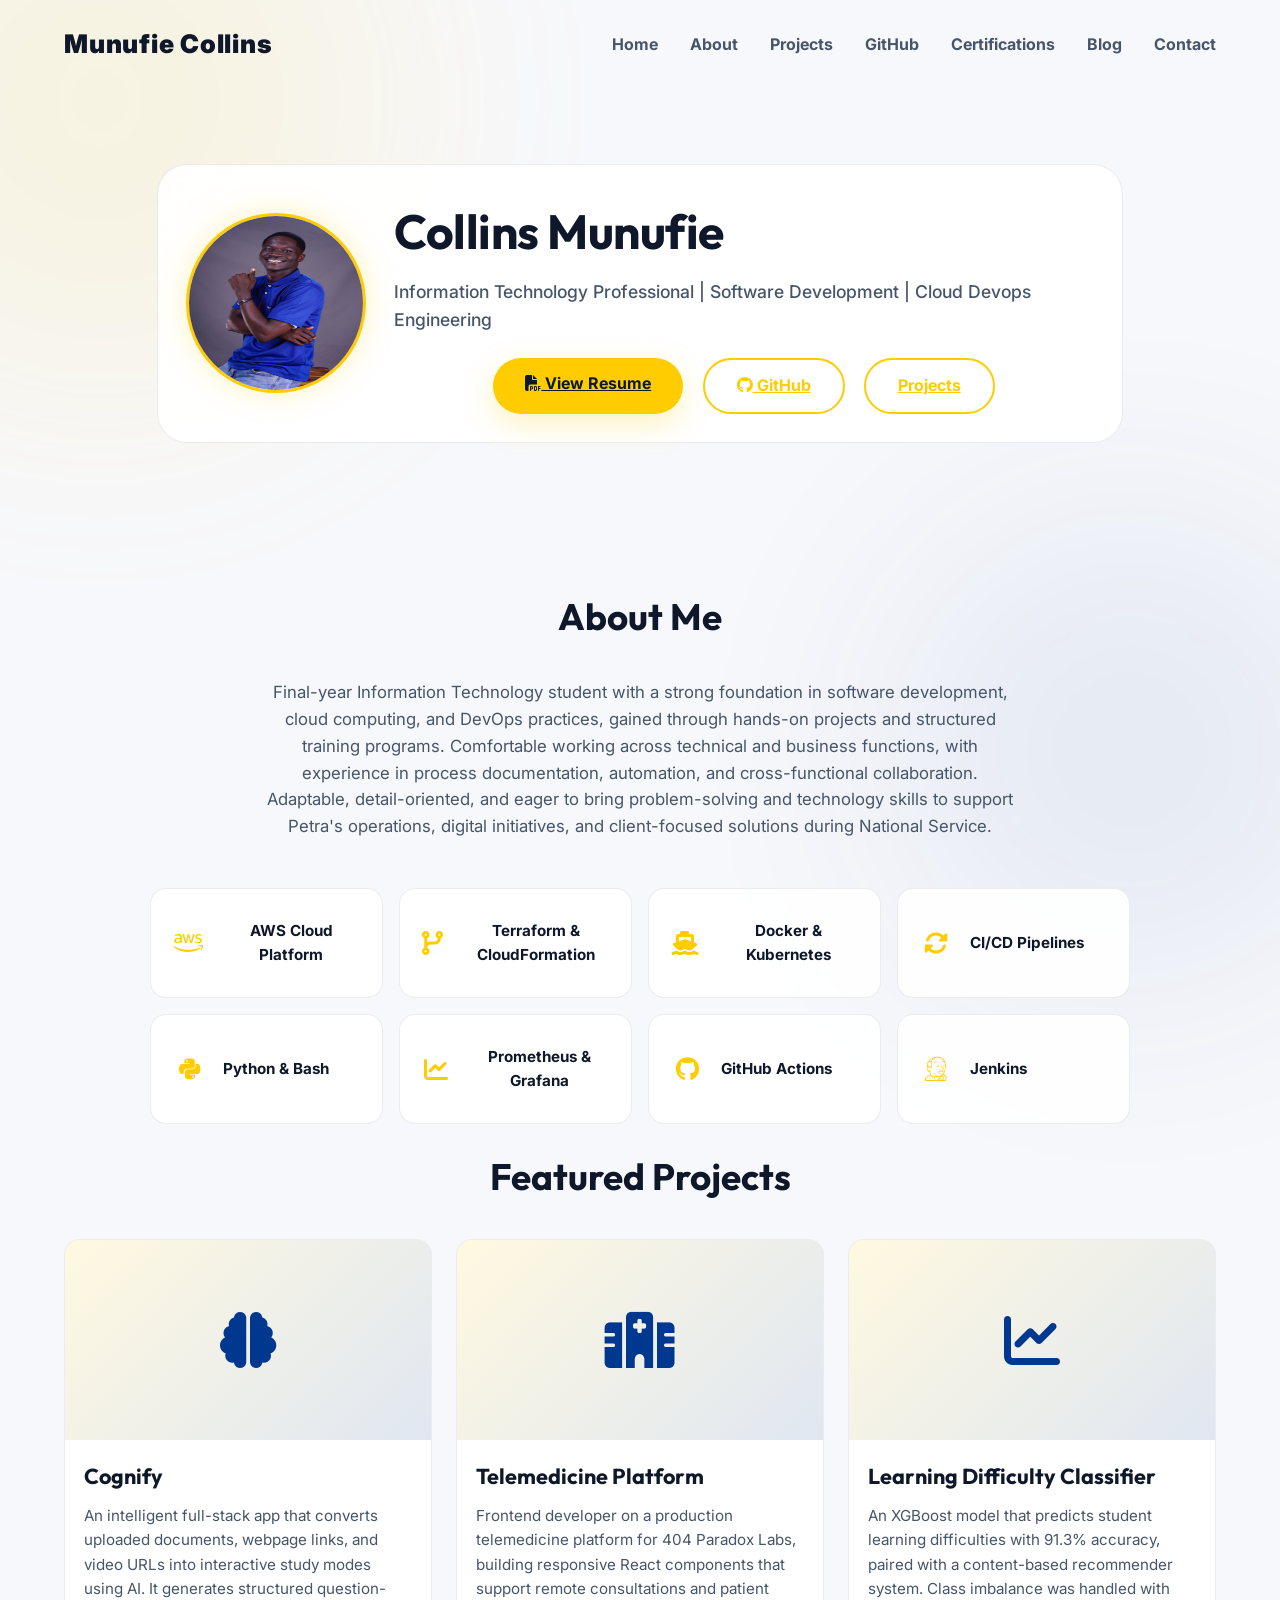
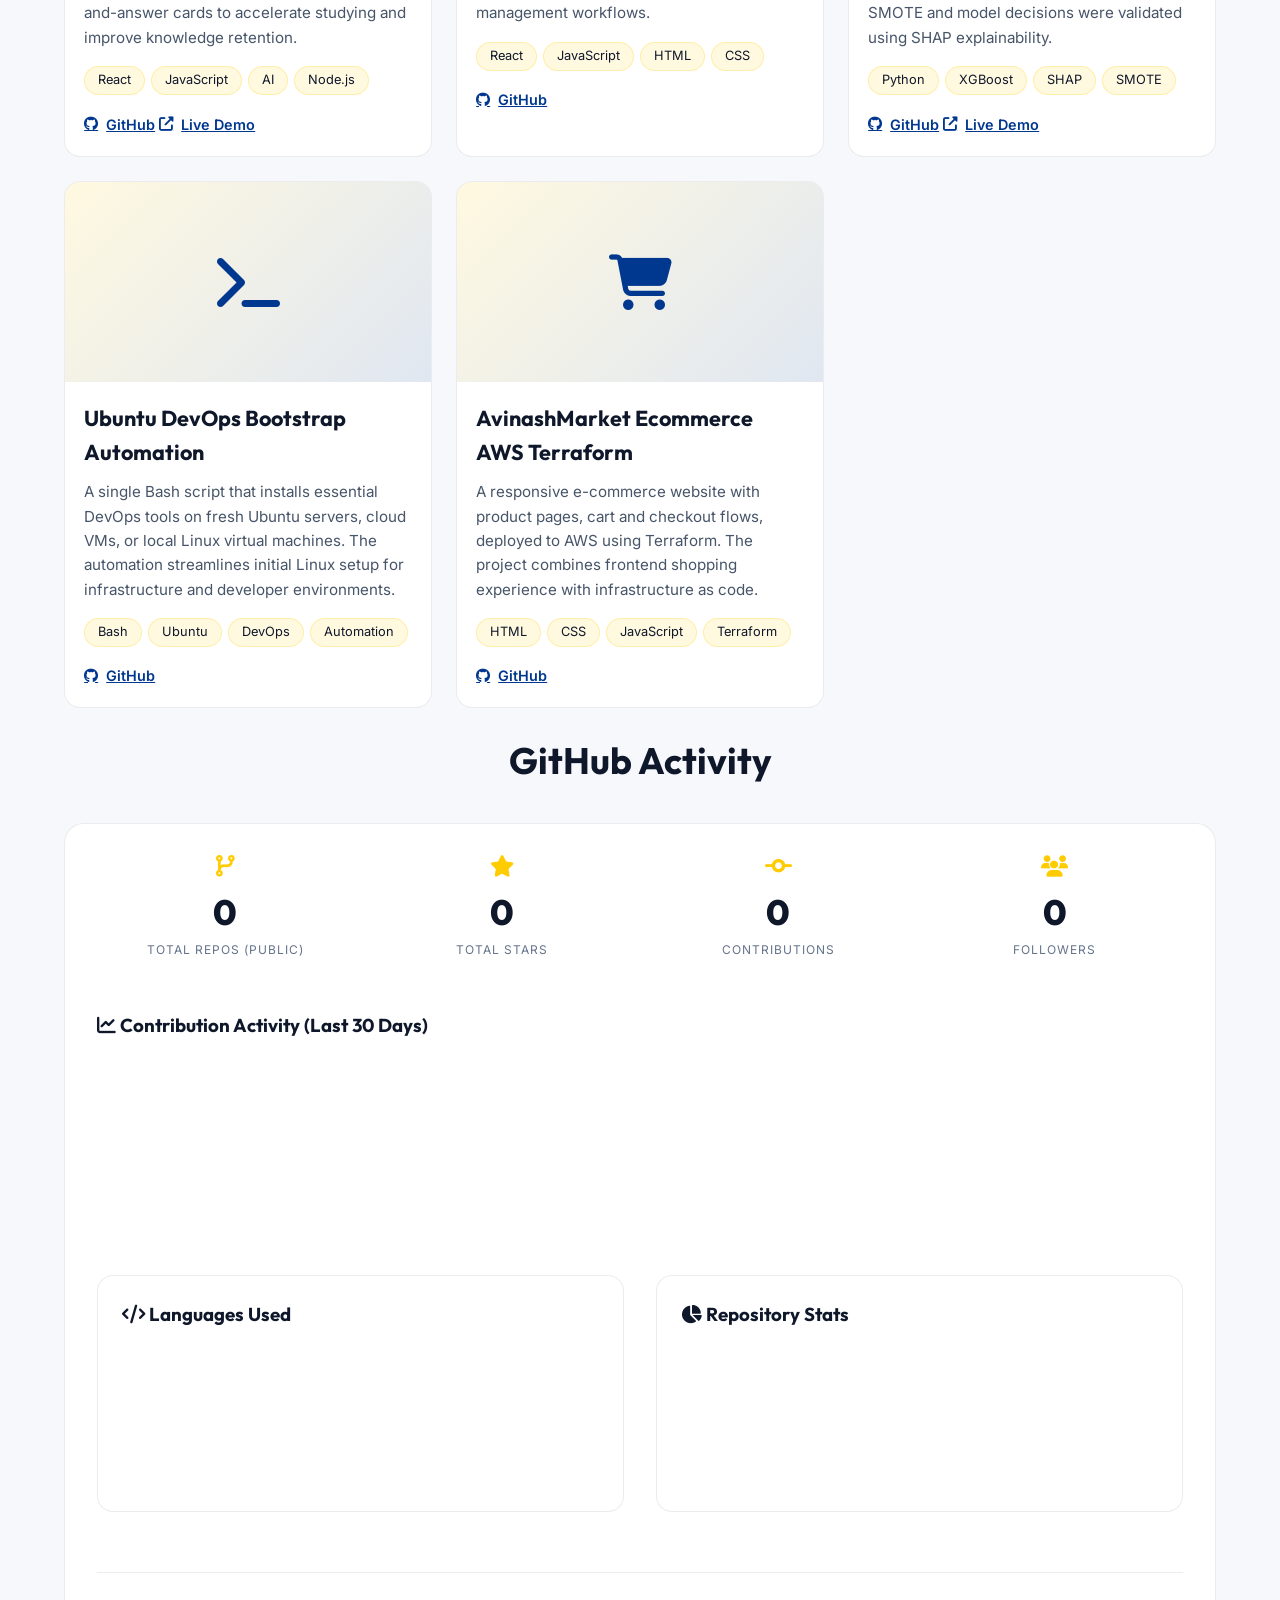
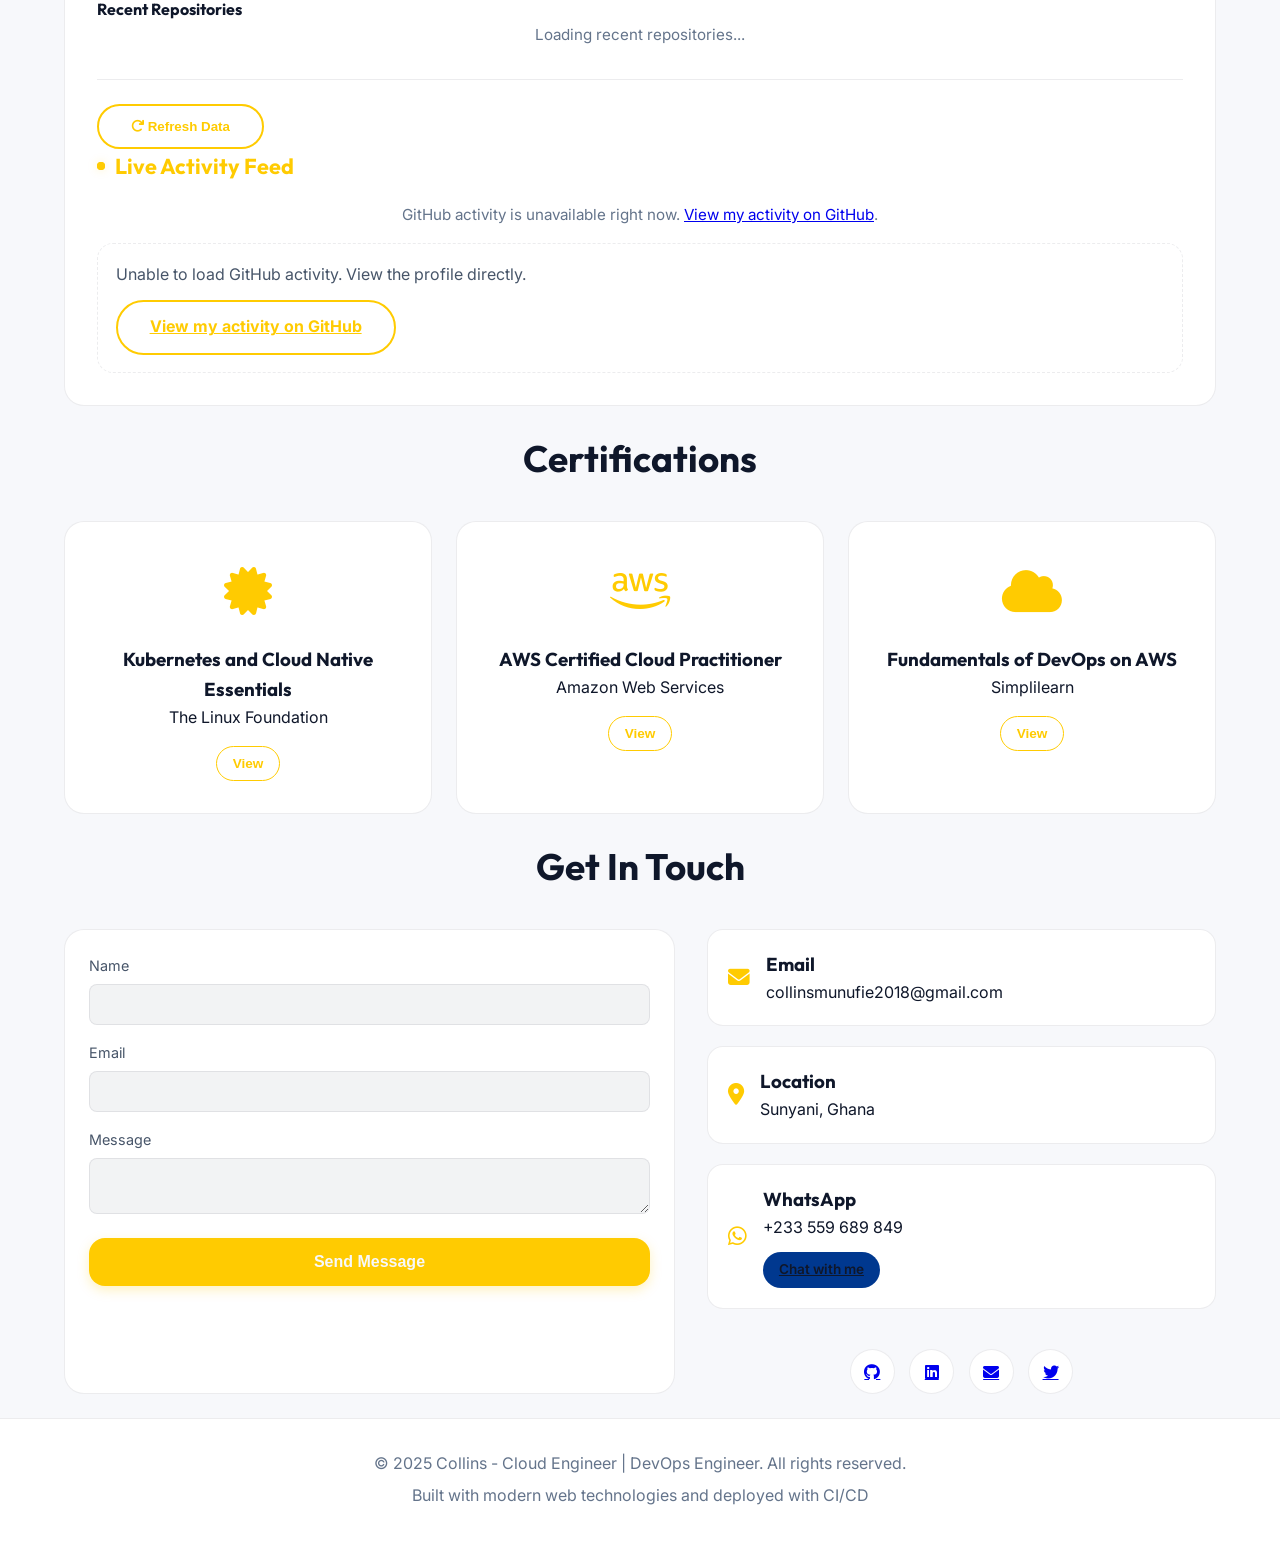
==== index.html @ 89284e74 "real time email" ====
<!doctype html>
<html lang="en">
  <head>
    <meta charset="UTF-8" />
    <meta name="viewport" content="width=device-width, initial-scale=1.0" />
    <title>Collins Munufie | Cloud DevOps Portfolio</title>
    <link rel="preconnect" href="https://fonts.googleapis.com" />
    <link rel="preconnect" href="https://fonts.gstatic.com" crossorigin />
    <link
      href="https://fonts.googleapis.com/css2?family=Inter:wght@300;400;500;600;700;800&family=Outfit:wght@300;400;500;600;700;800&display=swap"
      rel="stylesheet"
    />
    <link
      rel="stylesheet"
      href="https://cdnjs.cloudflare.com/ajax/libs/font-awesome/6.4.0/css/all.min.css"
    />
    <script src="https://cdnjs.cloudflare.com/ajax/libs/Chart.js/4.4.0/chart.umd.min.js"></script>
    <link rel="stylesheet" href="styles.css" />
    <link rel="icon" type="image/png" href="favicon.png" />
  </head>
  <body>
    <!-- Decorative Orbs -->
    <div class="orb orb-1"></div>
    <div class="orb orb-2"></div>
    <div class="orb orb-3"></div>
    <!-- Navbar -->
    <nav id="home">
      <div class="container">
        <a href="#" class="logo">Munufie<span> Collins</span></a>
        <div class="nav-links">
          <a href="#home">Home</a>
          <a href="#about">About</a>
          <a href="#projects">Projects</a>
          <a href="#github-activity">GitHub</a>
          <a href="#certifications">Certifications</a>
          <a href="#blog">Blog</a>
          <a href="#contact">Contact</a>
        </div>
        <div class="burger" id="burger-menu">
          <div class="line1"></div>
          <div class="line2"></div>
          <div class="line3"></div>
        </div>
      </div>
    </nav>

    <!-- Hero Section -->
    <section id="home" class="hero">
      <div class="hero-content">
        <div class="profile-header-main">
          <img
            id="github-avatar"
            src="collins.jpg"
            alt="Collins Munufie"
            class="github-avatar-hero"
          />
          <div class="profile-info-hero">
            <h1 id="github-name">Collins Munufie</h1>
            <p id="github-bio" class="tagline">
              Information Technology Professional | Software Development | Cloud
              Devops Engineering
            </p>
            <div class="hero-actions">
              <a href="resume.html" target="_blank" class="cta-button">
                <i class="fas fa-file-pdf"></i> View Resume
              </a>
              <a
                id="github-link"
                href="https://github.com/Collins-Munufie"
                target="_blank"
                class="cta-button secondary"
              >
                <i class="fab fa-github"></i> GitHub
              </a>
              <a href="#projects" class="cta-button secondary">Projects</a>
            </div>
          </div>
        </div>
      </div>
    </section>

    <!-- About Section -->
    <section id="about">
      <h2 class="section-title">About Me</h2>
      <div class="about-content">
        <div class="about-text">
          <p>
            Final-year Information Technology student with a strong foundation
            in software development, cloud computing, and DevOps practices,
            gained through hands-on projects and structured training programs.
            Comfortable working across technical and business functions, with
            experience in process documentation, automation, and
            cross-functional collaboration. Adaptable, detail-oriented, and
            eager to bring problem-solving and technology skills to support
            Petra's operations, digital initiatives, and client-focused
            solutions during National Service.
          </p>
        </div>
        <div class="skills-grid">
          <div class="skill-item">
            <i class="fab fa-aws"></i>
            <strong>AWS Cloud Platform</strong>
          </div>
          <div class="skill-item">
            <i class="fas fa-code-branch"></i>
            <strong>Terraform & CloudFormation</strong>
          </div>
          <div class="skill-item">
            <i class="fas fa-ship"></i>
            <strong>Docker & Kubernetes</strong>
          </div>
          <div class="skill-item">
            <i class="fas fa-sync-alt"></i>
            <strong>CI/CD Pipelines</strong>
          </div>
          <div class="skill-item">
            <i class="fab fa-python"></i>
            <strong>Python & Bash</strong>
          </div>
          <div class="skill-item">
            <i class="fas fa-chart-line"></i>
            <strong>Prometheus & Grafana</strong>
          </div>
          <div class="skill-item">
            <i class="fab fa-github"></i>
            <strong>GitHub Actions</strong>
          </div>
          <div class="skill-item">
            <i class="fab fa-jenkins"></i>
            <strong>Jenkins</strong>
          </div>
        </div>
        <!-- <div class="cert-badge-row">
          <h3 class="cert-badge-title">Certifications</h3>
          <div class="cert-badges">
            <span class="cert-badge"
              >Kubernetes &amp; Cloud Native Essentials</span
            >
            <span class="cert-badge">AWS Certified Cloud Practitioner</span>
            <span class="cert-badge">Fundamentals of DevOps on AWS</span>
          </div>
        </div> -->
      </div>
    </section>

    <!-- Projects Section -->
    <section id="projects">
      <h2 class="section-title">Featured Projects</h2>
      <div class="projects-grid">
        <div class="project-card">
          <div class="project-image">
            <i class="fas fa-brain"></i>
          </div>
          <div class="project-content">
            <h3 class="project-title">Cognify</h3>
            <p class="project-description">
              An intelligent full-stack app that converts uploaded documents,
              webpage links, and video URLs into interactive study modes using AI. It
              generates structured question-and-answer cards to accelerate
              studying and improve knowledge retention.
            </p>
            <div class="tech-stack">
              <span class="tech-tag">React</span>
              <span class="tech-tag">JavaScript</span>
              <span class="tech-tag">AI</span>
              <span class="tech-tag">Node.js</span>
            </div>
            <div class="project-links">
              <a
                href="https://github.com/Collins-Munufie/Cognify"
                target="_blank"
                class="project-link"
              >
                <i class="fab fa-github"></i> GitHub
              </a>
              <a
                href="https://cognify-rosy.vercel.app/"
                target="_blank"
                class="project-link"
              >
                <i class="fas fa-external-link-alt"></i> Live Demo
              </a>
            </div>
          </div>
        </div>

        <div class="project-card">
          <div class="project-image">
            <i class="fas fa-hospital"></i>
          </div>
          <div class="project-content">
            <h3 class="project-title">Telemedicine Platform</h3>
            <p class="project-description">
              Frontend developer on a production telemedicine platform for 404
              Paradox Labs, building responsive React components that support
              remote consultations and patient management workflows.
            </p>

            <div class="tech-stack">
              <span class="tech-tag">React</span>
              <span class="tech-tag">JavaScript</span>
              <span class="tech-tag">HTML</span>
              <span class="tech-tag">CSS</span>
            </div>
            <div>
              <a
                href="https://github.com/404paradoxlabs/Telemedicine_system"
                target="_blank"
                class="project-link"
              >
                <i class="fab fa-github"></i> GitHub
              </a>
            </div>
          </div>
        </div>

        <div class="project-card">
          <div class="project-image">
            <i class="fas fa-chart-line"></i>
          </div>
          <div class="project-content">
            <h3 class="project-title">Learning Difficulty Classifier</h3>
            <p class="project-description">
              An XGBoost model that predicts student learning difficulties with
              91.3% accuracy, paired with a content-based recommender system.
              Class imbalance was handled with SMOTE and model decisions were
              validated using SHAP explainability.
            </p>
            <div class="tech-stack">
              <span class="tech-tag">Python</span>
              <span class="tech-tag">XGBoost</span>
              <span class="tech-tag">SHAP</span>
              <span class="tech-tag">SMOTE</span>
            </div>
            <div class="project-links">
              <a
                href="https://github.com/Collins-Munufie/learning-ai"
                target="_blank"
                class="project-link"
              >
                <i class="fab fa-github"></i> GitHub
              </a>
              <a
                href="https://learnai-assistant.vercel.app/"
                target="_blank"
                class="project-link"
              >
                <i class="fas fa-external-link-alt"></i> Live Demo
              </a>
            </div>
          </div>
        </div>

        <div class="project-card">
          <div class="project-image">
            <i class="fas fa-terminal"></i>
          </div>
          <div class="project-content">
            <h3 class="project-title">Ubuntu DevOps Bootstrap Automation</h3>
            <p class="project-description">
              A single Bash script that installs essential DevOps tools on fresh
              Ubuntu servers, cloud VMs, or local Linux virtual machines. The
              automation streamlines initial Linux setup for infrastructure and
              developer environments.
            </p>
            <div class="tech-stack">
              <span class="tech-tag">Bash</span>
              <span class="tech-tag">Ubuntu</span>
              <span class="tech-tag">DevOps</span>
              <span class="tech-tag">Automation</span>
            </div>
            <div class="project-links">
              <a
                href="https://github.com/Collins-Munufie/Automate-Package-Installation"
                target="_blank"
                class="project-link"
              >
                <i class="fab fa-github"></i> GitHub
              </a>
            </div>
          </div>
        </div>

        <div class="project-card">
          <div class="project-image">
            <i class="fas fa-shopping-cart"></i>
          </div>
          <div class="project-content">
            <h3 class="project-title">AvinashMarket Ecommerce AWS Terraform</h3>
            <p class="project-description">
              A responsive e-commerce website with product pages, cart and
              checkout flows, deployed to AWS using Terraform. The project
              combines frontend shopping experience with infrastructure as code.
            </p>
            <div class="tech-stack">
              <span class="tech-tag">HTML</span>
              <span class="tech-tag">CSS</span>
              <span class="tech-tag">JavaScript</span>
              <span class="tech-tag">Terraform</span>
            </div>
            <div class="project-links">
              <a
                href="https://github.com/Collins-Munufie/ecommerce-aws-terraform-project"
                target="_blank"
                class="project-link"
              >
                <i class="fab fa-github"></i> GitHub
              </a>
            </div>
          </div>
        </div>
      </div>
    </section>

    <!-- GitHub Activity Section -->
    <section id="github-activity">
      <h2 class="section-title">GitHub Activity</h2>

      <div class="github-container">
        <div class="github-stats">
          <div class="stat-card">
            <i class="fas fa-code-branch stat-icon"></i>
            <h3 class="stat-number" id="repos-count">0</h3>
            <p class="stat-label">Total Repos (Public)</p>
          </div>
          <div class="stat-card">
            <i class="fas fa-star stat-icon"></i>
            <h3 class="stat-number" id="stars-count">0</h3>
            <p class="stat-label">Total Stars</p>
          </div>
          <div class="stat-card">
            <i class="fas fa-code-commit stat-icon"></i>
            <h3 class="stat-number" id="commits-count">0</h3>
            <p class="stat-label">Contributions</p>
          </div>
          <div class="stat-card">
            <i class="fas fa-users stat-icon"></i>
            <h3 class="stat-number" id="followers-count">0</h3>
            <p class="stat-label">Followers</p>
          </div>
        </div>

        <!-- Contribution Graph -->
        <div class="contribution-graph-container">
          <h3 class="graph-title">
            <i class="fas fa-chart-line"></i> Contribution Activity (Last 30
            Days)
          </h3>
          <canvas id="contribution-chart"></canvas>
        </div>

        <!-- Language Distribution -->
        <div class="charts-grid">
          <div class="chart-container">
            <h3 class="graph-title">
              <i class="fas fa-code"></i> Languages Used
            </h3>
            <canvas id="languages-chart"></canvas>
          </div>

          <div class="chart-container">
            <h3 class="graph-title">
              <i class="fas fa-chart-pie"></i> Repository Stats
            </h3>
            <canvas id="repo-stats-chart"></canvas>
          </div>
        </div>

        <div class="github-profile">
          <div class="recent-repos">
            <h4>Recent Repositories</h4>
            <div class="repos-grid"></div>
          </div>

          <div class="activity-feed-container">
            <h4><span class="live-dot"></span> Live Activity Feed</h4>
            <div id="activity-feed" class="activity-feed">
              <p class="loading-text">Fetching latest activities...</p>
            </div>
          </div>
        </div>
      </div>
    </section>

    <!-- Certifications Section -->
    <section id="certifications">
      <h2 class="section-title">Certifications</h2>
      <div class="cert-grid">
        <div class="cert-card">
          <div class="cert-icon">
            <i class="fas fa-certificate"></i>
          </div>
          <h3 class="cert-title">Kubernetes and Cloud Native Essentials</h3>
          <p class="cert-issuer">The Linux Foundation</p>
          <button
            class="cert-view-button"
            type="button"
            data-cert-image="Linux-foundation.png"
            data-cert-title="Kubernetes and Cloud Native Essentials"
            data-cert-issuer="The Linux Foundation"
          >
            View
          </button>
        </div>
        <div class="cert-card">
          <div class="cert-icon">
            <i class="fab fa-aws"></i>
          </div>
          <h3 class="cert-title">AWS Certified Cloud Practitioner</h3>
          <p class="cert-issuer">Amazon Web Services</p>
          <button
            class="cert-view-button"
            type="button"
            data-cert-image="aws-certified-cloud-practitioner.png"
            data-cert-title="AWS Certified Cloud Practitioner"
            data-cert-issuer="Amazon Web Services"
          >
            View
          </button>
        </div>
        <div class="cert-card">
          <div class="cert-icon">
            <i class="fas fa-cloud"></i>
          </div>
          <h3 class="cert-title">Fundamentals of DevOps on AWS</h3>
          <p class="cert-issuer">Simplilearn</p>
          <button
            class="cert-view-button"
            type="button"
            data-cert-image="Simplilearn.png"
            data-cert-title="Fundamentals of DevOps on AWS"
            data-cert-issuer="Simplilearn"
          >
            View
          </button>
        </div>
      </div>
    </section>

    <!-- Certificate Modal -->
    <div id="cert-modal" class="modal cert-modal" aria-hidden="true">
      <div class="cert-modal-content">
        <button
          class="modal-close"
          type="button"
          aria-label="Close certificate preview"
        >
          ×
        </button>
        <h3 id="cert-modal-title"></h3>
        <p id="cert-modal-issuer"></p>
        <img id="cert-modal-image" src="" alt="Certificate preview" />
        <p class="modal-fallback">Certificate preview is not available.</p>
      </div>
    </div>

    <!-- Contact Section -->
    <section id="contact">
      <h2 class="section-title">Get In Touch</h2>
      <div class="contact-container">
        <form
          class="contact-form"
          action="https://formsubmit.co/collinsmunufie2018@gmail.com"
          method="POST"
          id="contact-form"
        >
          <!-- Use FormSubmit.co to send messages directly to Gmail -->
          <input type="hidden" name="_captcha" value="false" />
          <input
            type="hidden"
            name="_subject"
            value="New Portfolio Message from Website"
          />
          <input type="text" name="_honey" style="display: none" />
          <div class="form-group">
            <label for="name">Name</label>
            <input type="text" id="name" name="name" required />
          </div>
          <div class="form-group">
            <label for="email">Email</label>
            <input type="email" id="email" name="_replyto" required />
          </div>
          <div class="form-group">
            <label for="message">Message</label>
            <textarea id="message" name="message" required></textarea>
          </div>
          <button type="submit" class="submit-btn">Send Message</button>
        </form>

        <div class="contact-info">
          <div class="contact-item">
            <i class="fas fa-envelope contact-icon"></i>
            <div>
              <h3>Email</h3>
              <p>collinsmunufie2018@gmail.com</p>
            </div>
          </div>
          <div class="contact-item">
            <i class="fas fa-map-marker-alt contact-icon"></i>
            <div>
              <h3>Location</h3>
              <p>Sunyani, Ghana</p>
            </div>
          </div>
          <div class="contact-item">
            <i class="fab fa-whatsapp contact-icon"></i>
            <div>
              <h3>WhatsApp</h3>
              <p>+233 559 689 849</p>
              <a
                href="https://wa.me/233559689849"
                target="_blank"
                class="whatsapp-btn"
                >Chat with me</a
              >
            </div>
          </div>

          <div class="social-links">
            <a
              href="https://github.com/Collins-Munufie"
              class="social-link"
              target="_blank"
            >
              <i class="fab fa-github"></i>
            </a>
            <a
              href="https://www.linkedin.com/in/collins-munufie/"
              class="social-link"
              target="_blank"
            >
              <i class="fab fa-linkedin"></i>
            </a>
            <a href="mailto:collinsmunufie2018@gmail.com" class="social-link">
              <i class="fas fa-envelope"></i>
            </a>
            <a
              href="https://x.com/CMunufie8438"
              class="social-link"
              target="_blank"
            >
              <i class="fab fa-twitter"></i>
            </a>
          </div>
        </div>
      </div>
    </section>

    <!-- Footer -->
    <footer>
      <div class="footer-inner">
        <p>
          &copy; 2025 Collins - Cloud Engineer | DevOps Engineer. All rights
          reserved.
        </p>
        <p>Built with modern web technologies and deployed with CI/CD</p>
      </div>
    </footer>

    <!-- Success Modal -->
    <div id="success-modal" class="modal">
      <div class="modal-content-success">
        <div class="success-icon">
          <i class="fas fa-check-circle"></i>
        </div>
        <h2>Message Sent!</h2>
        <p>
          Thank you for reaching out. I'll get back to you shortly at your
          email.
        </p>
        <button class="cta-button close-modal-btn">Close</button>
      </div>
    </div>

    <script src="https://cdn.jsdelivr.net/npm/chart.js"></script>
    <script src="script.js"></script>
  </body>
</html>
---- styles.css ----
/* 
  Collins Munufie - Premium Portfolio Styles
  Refined to match user-provided design reference.
*/

:root {
  /* Color Palette - uTest-inspired */
  --primary: #ffcb01;
  --primary-glow: rgba(255, 203, 1, 0.25);
  --secondary: #00388f;
  --secondary-glow: rgba(0, 56, 143, 0.18);

  /* Backgrounds */
  --bg-deep: #f7f8fb;
  --bg-card: rgba(255, 255, 255, 0.9);
  --bg-card-hover: rgba(246, 249, 255, 0.9);
  --bg-glass: rgba(255, 255, 255, 0.85);

  /* Text */
  --text-primary: #0f172a;
  --text-secondary: #475569;
  --text-muted: #64748b;

  /* Effects */
  --border: rgba(15, 23, 42, 0.08);
  --border-hover: rgba(15, 23, 42, 0.16);
  --transition: all 0.35s ease;
  --radius: 16px;
}

* {
  margin: 0;
  padding: 0;
  box-sizing: border-box;
  scroll-behavior: smooth;
}

body {
  font-family: "Inter", sans-serif;
  background-color: var(--bg-deep);
  color: var(--text-primary);
  line-height: 1.6;
  overflow-x: hidden;
}

h1,
h2,
h3,
h4 {
  font-family: "Outfit", sans-serif;
}

/* Decorative Orbs */
.orb {
  position: fixed;
  border-radius: 50%;
  filter: blur(120px);
  z-index: -1;
  pointer-events: none;
  opacity: 0.4;
}

.burger {
  display: none;
  cursor: pointer;
  z-index: 1001;
}

.burger span {
  display: block;
  width: 25px;
  height: 2px;
  background-color: var(--text-primary);
  margin: 5px 0;
  transition: var(--transition);
}

.burger.toggle .line1 {
  transform: rotate(-45deg) translate(-5px, 6px);
}

.burger.toggle .line2 {
  opacity: 0;
}

.burger.toggle .line3 {
  transform: rotate(45deg) translate(-5px, -6px);
}

.orb-1 {
  width: 600px;
  height: 600px;
  background: var(--primary-glow);
  top: -200px;
  left: -200px;
}

.orb-2 {
  width: 500px;
  height: 500px;
  background: var(--secondary-glow);
  bottom: -100px;
  right: -100px;
}

/* Navigation - Floating Glassmorphism */
nav {
  position: fixed;
  top: 0;
  left: 0;
  width: 100%;
  z-index: 1000;
  padding: 1.5rem 0;
  transition: var(--transition);
}

nav.scrolled {
  background: var(--bg-glass);
  backdrop-filter: blur(20px);
  -webkit-backdrop-filter: blur(20px);
  border-bottom: 1px solid var(--border);
  padding: 1rem 0;
}

nav .container {
  max-width: 1200px;
  margin: 0 auto;
  padding: 0 1.5rem;
  display: flex;
  justify-content: space-between;
  align-items: center;
}

.logo {
  font-size: 1.6rem;
  font-weight: 900;
  text-decoration: none;
  color: var(--text-primary);
  letter-spacing: 0.03em;
}

.nav-links {
  display: flex;
  gap: 2rem;
}

.nav-links a {
  color: var(--text-secondary);
  font-weight: 700;
  text-decoration: none;
  transition: var(--transition);
}

.nav-links a:hover {
  color: var(--secondary);
}

/* Hero Section */
.hero {
  min-height: 60vh;
  display: flex;
  flex-direction: column;
  justify-content: center;
  align-items: center;
  padding: 35px 1.5rem 16px;
  text-align: center;
  position: relative;
}

#about {
  margin-top: 1rem;
}

.profile-header-main {
  display: flex;
  align-items: center;
  gap: 1.75rem;
  background: rgba(255, 255, 255, 0.92);
  padding: 1.75rem;
  border-radius: 30px;
  border: 1px solid var(--border);
  max-width: 980px;
  text-align: left;
  backdrop-filter: blur(10px);
}

.github-avatar-hero {
  width: 180px;
  height: 180px;
  border-radius: 50%;
  border: 3px solid var(--primary);
  box-shadow: 0 0 30px var(--primary-glow);
  flex-shrink: 0;
}

.profile-info-hero h1 {
  font-size: 3rem;
  margin-bottom: 0.5rem;
  color: var(--text-primary);
  letter-spacing: -0.5px;
}

.profile-info-hero .tagline {
  font-size: 1.1rem;
  margin-bottom: 1.5rem;
  text-align: left;
  max-width: 700px;
}

.hero-actions {
  display: flex;
  gap: 1.2rem;
  justify-content: center;
  flex-wrap: wrap;
}

.cta-button.secondary {
  background: transparent;
  border: 2px solid var(--primary);
  color: var(--primary);
  box-shadow: none;
}

.cta-button.secondary:hover {
  background: var(--primary);
  color: var(--text-primary);
}

.tagline {
  font-size: 1.2rem;
  color: var(--text-secondary);
  font-weight: 500;
  margin-bottom: 1.75rem;
}

.cta-button {
  display: inline-block;
  padding: 0.8rem 2rem;
  background: var(--primary);
  color: var(--text-primary);
  border-radius: 50px;
  font-weight: 700;
  box-shadow: 0 10px 30px var(--primary-glow);
  transition: var(--transition);
}

.cta-button:hover {
  transform: translateY(-5px);
  box-shadow: 0 15px 40px rgba(255, 196, 0, 0.25);
}

/* Sections Global */
section {
  max-width: 1200px;
  margin: 24px auto;
  padding: 0 1.5rem;
}

.project-card,
.repo-card,
.cert-card,
.contact-form,
.blog-card {
  min-height: 100%;
}

.footer-inner {
  max-width: 1200px;
  margin: 0 auto;
  display: flex;
  flex-direction: column;
  align-items: center;
  gap: 0.4rem;
  text-align: center;
}

footer {
  width: 100%;
  padding: 2rem 1.5rem;
  border-top: 1px solid var(--border);
  background: rgba(255, 255, 255, 0.96);
  color: var(--text-muted);
}

.section-title {
  max-width: 760px;
  margin: 0 auto 2rem;
  font-size: 2.3rem;
  text-align: center;
  color: var(--text-primary);
}

/* About Section */
.about-content {
  display: grid;
  grid-template-columns: 1fr;
  gap: 1.75rem;
  justify-items: center;
  text-align: center;
}

.about-text p {
  font-size: 1.05rem;
  color: var(--text-secondary);
  margin-bottom: 1.25rem;
  max-width: 760px;
}

.skills-grid {
  display: grid;
  grid-template-columns: repeat(4, 1fr);
  gap: 1rem;
  justify-items: stretch;
  max-width: 980px;
  width: 100%;
}

.cert-badge-row {
  margin-top: 1rem;
}

.cert-badge-title {
  font-size: 1rem;
  color: var(--text-primary);
  margin-bottom: 1rem;
}

.cert-badges {
  display: flex;
  flex-wrap: wrap;
  gap: 0.75rem;
}

.cert-badge {
  display: inline-flex;
  align-items: center;
  padding: 0.65rem 1rem;
  background: rgba(255, 255, 255, 0.9);
  border: 1px solid var(--border);
  border-radius: 999px;
  color: var(--text-secondary);
  font-size: 0.8rem;
  font-weight: 600;
}

.skill-item {
  background: var(--bg-card);
  border: 1px solid var(--border);
  border-radius: var(--radius);
  padding: 1rem 1.25rem;
  display: flex;
  align-items: center;
  justify-content: flex-start;
  gap: 1rem;
  transition: var(--transition);
  width: 100%;
  min-height: 110px;
}

.skill-item:hover {
  border-color: var(--primary);
  background: var(--bg-card-hover);
  transform: translateY(-4px);
}

.skill-item i {
  font-size: 1.5rem;
  color: var(--primary);
  width: 36px;
  text-align: center;
}

.skill-item strong {
  font-size: 0.95rem;
  color: var(--text-primary);
}

.skill-item i {
  font-size: 1.5rem;
  color: var(--primary);
}

/* Projects Section */
.projects-grid {
  display: grid;
  grid-template-columns: repeat(auto-fit, minmax(320px, 1fr));
  gap: 1.5rem;
  align-items: stretch;
}

.project-card {
  background: var(--bg-card);
  border: 1px solid var(--border);
  border-radius: 16px;
  overflow: hidden;
  transition: var(--transition);
  display: flex;
  flex-direction: column;
}

.project-card:hover {
  border-color: var(--secondary);
  transform: translateY(-10px);
}

.project-image {
  height: 200px;
  background: linear-gradient(
    135deg,
    rgba(255, 203, 1, 0.12),
    rgba(0, 56, 143, 0.12)
  );
  display: flex;
  align-items: center;
  justify-content: center;
  font-size: 3.5rem;
  color: var(--secondary);
}

.project-content {
  padding: 1.2rem;
  flex-grow: 1;
}

.project-title {
  font-size: 1.35rem;
  margin-bottom: 0.65rem;
}

.project-description {
  color: var(--text-secondary);
  font-size: 0.95rem;
  margin-bottom: 1rem;
}

.tech-stack {
  display: flex;
  flex-wrap: wrap;
  gap: 0.4rem;
  margin-bottom: 1rem;
}

.tech-tag {
  background: rgba(255, 203, 1, 0.12);
  border: 1px solid rgba(255, 203, 1, 0.25);
  color: var(--text-primary);
  padding: 0.2rem 0.8rem;
  border-radius: 20px;
  font-size: 0.8rem;
}

.project-link {
  display: inline-flex;
  align-items: center;
  gap: 0.5rem;
  color: var(--secondary);
  font-size: 0.9rem;
  font-weight: 600;
}

/* GitHub Activity */
.github-container {
  display: grid;
  gap: 1.75rem;
  background: var(--bg-card);
  border: 1px solid var(--border);
  border-radius: 20px;
  padding: 2rem;
}

.github-stats {
  display: grid;
  grid-template-columns: repeat(auto-fit, minmax(160px, 1fr));
  gap: 1.25rem;
  margin-bottom: 1.5rem;
}

.stat-card {
  text-align: center;
}

.stat-card.loading {
  opacity: 0.7;
}

.stat-icon {
  font-size: 1.35rem;
  color: var(--primary);
  margin-bottom: 0.35rem;
}

.stat-number {
  font-size: 2.2rem;
  font-weight: 800;
}

.stat-label {
  font-size: 0.75rem;
  color: var(--text-muted);
  text-transform: uppercase;
  letter-spacing: 1px;
}

.loading-text {
  color: var(--text-muted);
  font-size: 0.95rem;
  text-align: center;
}

.fallback-link {
  margin-top: 1rem;
  padding: 1.1rem;
  border: 1px dashed var(--border);
  border-radius: 16px;
  background: rgba(255, 255, 255, 0.85);
}

.fallback-link p {
  margin-bottom: 0.75rem;
  color: var(--text-secondary);
}

.github-profile {
  margin-top: 2rem;
  border-top: 1px solid var(--border);
  padding-top: 1.5rem;
}

.profile-header {
  display: flex;
  align-items: center;
  gap: 1rem;
  margin-bottom: 1.5rem;
  background: rgba(255, 255, 255, 0.95);
  padding: 1.5rem;
  border-radius: 20px;
}

.github-avatar {
  width: 100px;
  height: 100px;
  border-radius: 50%;
  border: 2px solid var(--primary);
  box-shadow: 0 0 20px var(--primary-glow);
}

.github-profile-link {
  display: inline-flex;
  align-items: center;
  gap: 0.8rem;
  margin-top: 1rem;
  padding: 0.6rem 1.5rem;
  background: var(--primary);
  color: var(--bg-deep);
  border-radius: 50px;
  font-weight: 600;
  font-size: 0.9rem;
}

.repos-grid {
  display: grid;
  grid-template-columns: repeat(auto-fit, minmax(300px, 1fr));
  gap: 1.25rem;
  margin-bottom: 2rem;
}

.activity-feed-container {
  padding-top: 1.5rem;
  border-top: 1px solid var(--border);
}

.activity-feed-container h4 {
  margin-bottom: 1.25rem;
  font-size: 1.35rem;
  color: var(--primary);
  display: flex;
  align-items: center;
  gap: 0.6rem;
}

.live-dot {
  display: inline-block;
  width: 8px;
  height: 8px;
  background: var(--primary);
  border-radius: 50%;
  position: relative;
  box-shadow: 0 0 10px var(--primary-glow);
}

.live-dot::after {
  content: "";
  position: absolute;
  width: 100%;
  height: 100%;
  background: inherit;
  border-radius: inherit;
  animation: livePulse 2s infinite;
}

@keyframes livePulse {
  0% {
    transform: scale(1);
    opacity: 1;
  }
  100% {
    transform: scale(3);
    opacity: 0;
  }
}

.activity-feed {
  display: grid;
  grid-template-columns: repeat(auto-fit, minmax(280px, 1fr));
  gap: 1rem;
}

.activity-item {
  background: rgba(255, 255, 255, 0.95);
  padding: 1.2rem 1.5rem;
  border-radius: 12px;
  border: 1px solid var(--border);
  display: flex;
  align-items: center;
  gap: 1.5rem;
  transition: var(--transition);
}

.activity-item:hover {
  border-color: var(--primary);
  transform: translateX(5px);
}

.activity-icon {
  font-size: 1.2rem;
  color: var(--primary);
  width: 30px;
  text-align: center;
}

.activity-details {
  display: flex;
  justify-content: space-between;
  align-items: center;
  gap: 1rem;
  width: 100%;
  flex-wrap: wrap;
}

.activity-details p {
  font-size: 0.95rem;
  color: var(--text-primary);
  margin: 0;
  flex: 1 1 auto;
}

.activity-time {
  font-size: 0.8rem;
  color: var(--text-muted);
  white-space: nowrap;
  flex-shrink: 0;
}

.repo-card {
  background: rgba(255, 255, 255, 0.95);
  padding: 1.5rem;
  border-radius: 12px;
  border: 1px solid var(--border);
  transition: var(--transition);
  text-decoration: none;
  display: block;
  color: inherit;
}

.repo-card:hover {
  border-color: var(--primary);
  transform: scale(1.02);
}

.repo-card h5 {
  color: var(--secondary);
  font-size: 1.1rem;
  margin-bottom: 0.5rem;
}

.repo-card p {
  font-size: 0.85rem;
  color: var(--text-secondary);
  margin-bottom: 1rem;
}

.repo-meta {
  display: flex;
  gap: 1.5rem;
  font-size: 0.8rem;
  color: var(--text-muted);
}

.charts-grid {
  display: grid;
  grid-template-columns: 1fr 1fr;
  gap: 2rem;
  margin-top: 3rem;
}

.chart-container {
  background: rgba(255, 255, 255, 0.95);
  padding: 1.5rem;
  border-radius: var(--radius);
  border: 1px solid var(--border);
}

/* Certifications */
.cert-grid {
  display: grid;
  grid-template-columns: repeat(auto-fit, minmax(280px, 1fr));
  gap: 1.5rem;
  align-items: stretch;
}

.cert-card {
  background: var(--bg-card);
  border: 1px solid var(--border);
  border-radius: 20px;
  padding: 2rem;
  text-align: center;
  transition: var(--transition);
}

.cert-card:hover {
  border-color: var(--primary);
  transform: translateY(-4px);
}

.cert-icon {
  font-size: 3rem;
  color: var(--primary);
  margin-bottom: 0.85rem;
}

.cert-view-button {
  margin-top: 1rem;
  padding: 0.55rem 1rem;
  border: 1px solid var(--primary);
  background: transparent;
  color: var(--primary);
  border-radius: 999px;
  font-size: 0.85rem;
  font-weight: 700;
  cursor: pointer;
  transition:
    background 0.25s ease,
    color 0.25s ease;
}

.cert-view-button:hover {
  background: var(--primary);
  color: white;
}

.cert-modal .cert-modal-content {
  position: relative;
  max-width: 720px;
  width: 90%;
  padding: 2rem;
  background: rgba(255, 255, 255, 0.98);
  border-radius: 28px;
  box-shadow: 0 30px 90px rgba(15, 23, 42, 0.18);
  text-align: center;
  box-sizing: border-box;
  overflow: hidden;
}

.cert-modal img {
  width: 100%;
  max-width: 100%;
  height: auto;
  object-fit: contain;
  display: block;
  margin: 1.5rem auto 0;
}

.cert-modal .modal-close {
  position: absolute;
  top: 1rem;
  right: 1rem;
  width: 36px;
  height: 36px;
  border: none;
  background: rgba(15, 23, 42, 0.08);
  color: var(--text-primary);
  border-radius: 50%;
  font-size: 1.25rem;
  cursor: pointer;
}

.cert-modal img {
  max-width: 100%;
  margin-top: 1.5rem;
  border-radius: 18px;
  box-shadow: 0 20px 40px rgba(15, 23, 42, 0.08);
  display: none;
}

.cert-modal .modal-fallback {
  margin-top: 1.5rem;
  color: var(--text-secondary);
  display: none;
}

/* Blog Posts */
.blog-grid {
  display: grid;
  grid-template-columns: repeat(auto-fit, minmax(280px, 1fr));
  gap: 1.5rem;
}

.blog-card {
  background: var(--bg-card);
  border: 1px solid var(--border);
  border-radius: var(--radius);
  overflow: hidden;
  transition: var(--transition);
}

.blog-card:hover {
  border-color: var(--primary);
  transform: translateY(-5px);
}

.blog-image {
  height: 180px;
  background: rgba(255, 255, 255, 0.9);
  display: flex;
  align-items: center;
  justify-content: center;
  font-size: 3rem;
  color: var(--secondary);
}

.blog-content {
  padding: 1.2rem;
}

.blog-date {
  color: var(--primary);
  font-size: 0.8rem;
  margin-bottom: 0.5rem;
}

/* Contact Section */
.contact-container {
  display: grid;
  grid-template-columns: 1.2fr 1fr;
  gap: 2rem;
}

.contact-form {
  background: var(--bg-card);
  padding: 1.5rem;
  border-radius: 20px;
  border: 1px solid var(--border);
}

.submit-btn {
  width: 100%;
  background: var(--primary);
  color: var(--bg-deep);
  padding: 0.95rem;
  border-radius: var(--radius);
  border: none;
  font-weight: 700;
  font-size: 1rem;
  cursor: pointer;
  transition: var(--transition);
  box-shadow: 0 4px 12px var(--primary-glow);
}

.submit-btn:hover {
  transform: translateY(-2px);
  background: #fff;
  box-shadow: 0 8px 20px var(--primary-glow);
}

.submit-btn:active {
  transform: translateY(-1px) scale(0.98);
}

.form-group {
  margin-bottom: 1rem;
}

.form-group label {
  display: block;
  margin-bottom: 0.45rem;
  font-size: 0.9rem;
  color: var(--text-secondary);
}

.form-group input,
.form-group textarea {
  width: 100%;
  background: rgba(15, 23, 42, 0.05);
  border: 1px solid var(--border);
  border-radius: 8px;
  padding: 0.75rem;
  color: var(--text-primary);
}

.contact-info {
  display: flex;
  flex-direction: column;
  gap: 1.25rem;
}

.contact-item {
  background: var(--bg-card);
  padding: 1.25rem;
  border-radius: var(--radius);
  border: 1px solid var(--border);
  display: flex;
  align-items: center;
  gap: 1rem;
}

.contact-icon {
  font-size: 1.35rem;
  color: var(--primary);
}

.whatsapp-btn {
  display: inline-block;
  margin-top: 0.75rem;
  padding: 0.45rem 1rem;
  background: var(--secondary);
  color: var(--text-primary);
  border-radius: 20px;
  font-size: 0.85rem;
  font-weight: 600;
  transition: var(--transition);
}

.whatsapp-btn:hover {
  transform: scale(1.03);
  background: rgba(0, 56, 143, 0.9);
  box-shadow: 0 5px 15px rgba(0, 56, 143, 0.2);
}

.social-links {
  display: flex;
  gap: 0.9rem;
  margin-top: 1.25rem;
  justify-content: center;
}

.social-link {
  width: 45px;
  height: 45px;
  background: var(--bg-card);
  border-radius: 50%;
  border: 1px solid var(--border);
  display: flex;
  align-items: center;
  justify-content: center;
  transition: var(--transition);
}

.social-link:hover {
  background: var(--primary);
  color: var(--bg-deep);
  border-color: var(--primary);
}

/* Animation Classes */
.hidden-section {
  opacity: 0;
  transform: translateY(40px);
  transition: all 0.8s ease-out;
}

.reveal {
  opacity: 1;
  transform: translateY(0);
}

/* Responsive Refinement */
@media (max-width: 968px) {
  .about-content,
  .contact-container,
  .charts-grid,
  .cert-grid,
  .github-profile,
  .projects-grid,
  .repos-grid {
    grid-template-columns: 1fr;
  }

  .github-stats {
    grid-template-columns: 1fr;
    gap: 1.5rem;
  }

  .hero h1 {
    font-size: 2.5rem;
  }
  .hero .tagline {
    font-size: 1.1rem;
    max-width: 100%;
  }

  .profile-header-main {
    padding: 2rem;
    text-align: center;
  }

  .profile-info-hero .tagline {
    text-align: center;
  }

  .contact-container {
    gap: 2rem;
  }

  .github-profile {
    padding-top: 0;
    border-top: none;
  }

  .cert-modal .cert-modal-content {
    width: calc(100% - 2rem);
  }

  .section-title {
    font-size: 2rem;
    margin-bottom: 2rem;
  }

  .skills-grid {
    grid-template-columns: repeat(2, 1fr);
    gap: 0.75rem;
  }
}

@media (max-width: 768px) {
  .nav-links {
    position: fixed;
    right: 0;
    top: 0;
    height: 100vh;
    width: 70%;
    background: var(--bg-glass);
    backdrop-filter: blur(30px);
    -webkit-backdrop-filter: blur(30px);
    flex-direction: column;
    align-items: center;
    justify-content: center;
    transform: translateX(100%);
    transition: transform 0.5s ease-in-out;
    z-index: 1000;
    border-left: 1px solid var(--border);
  }

  .nav-links.active {
    transform: translateX(0);
  }

  .burger {
    display: block;
  }

  .hero h1 {
    font-size: 2.5rem;
  }

  .profile-header-main {
    flex-direction: column;
    text-align: center;
    padding: 2rem;
    gap: 1.5rem;
  }

  .profile-info-hero .tagline {
    text-align: center;
  }

  .hero-actions {
    justify-content: center;
  }

  .about-content {
    gap: 2rem;
  }

  .projects-grid {
    grid-template-columns: 1fr;
  }

  .contact-form {
    padding: 2rem;
  }
}

@media (max-width: 480px) {
  section {
    padding: 0 1.5rem;
  }

  .github-stats {
    grid-template-columns: 1fr;
  }

  .hero h1 {
    font-size: 2rem;
  }

  .skills-grid {
    grid-template-columns: 1fr;
  }

  .stat-number {
    font-size: 2rem;
  }
}

/* Success Modal Overlay */
.modal {
  position: fixed;
  top: 0;
  left: 0;
  width: 100%;
  height: 100%;
  z-index: 2000;
  display: none;
  background: rgba(15, 23, 42, 0.7);
  align-items: center;
  justify-content: center;
  padding: 1.5rem;
}

.cert-modal {
  display: none;
}

.modal.active,
.cert-modal.active {
  display: flex;
}

.cert-modal .cert-modal-content {
  margin: 0 auto;
  max-height: calc(100vh - 3rem);
  overflow-y: auto;
}

.modal-content-success {
  background: var(--bg-card);
  border: 1px solid var(--border);
  padding: 2rem 1.5rem;
  border-radius: 30px;
  text-align: center;
  max-width: 500px;
  width: 90%;
  box-shadow: 0 30px 60px rgba(15, 23, 42, 0.08);
  animation: modalIn 0.5s cubic-bezier(0.165, 0.84, 0.44, 1);
}

@keyframes modalIn {
  from {
    transform: scale(0.8);
    opacity: 0;
  }
  to {
    transform: scale(1);
    opacity: 1;
  }
}

.success-icon {
  font-size: 5rem;
  color: var(--primary);
  margin-bottom: 2rem;
  animation: iconBounce 1s infinite alternate;
}

@keyframes iconBounce {
  from {
    transform: translateY(0);
  }
  to {
    transform: translateY(-10px);
  }
}

.modal-content-success h2 {
  font-size: 2.5rem;
  margin-bottom: 1rem;
  color: var(--text-primary);
  color: var(--text-secondary);
  margin-bottom: 2.5rem;
}
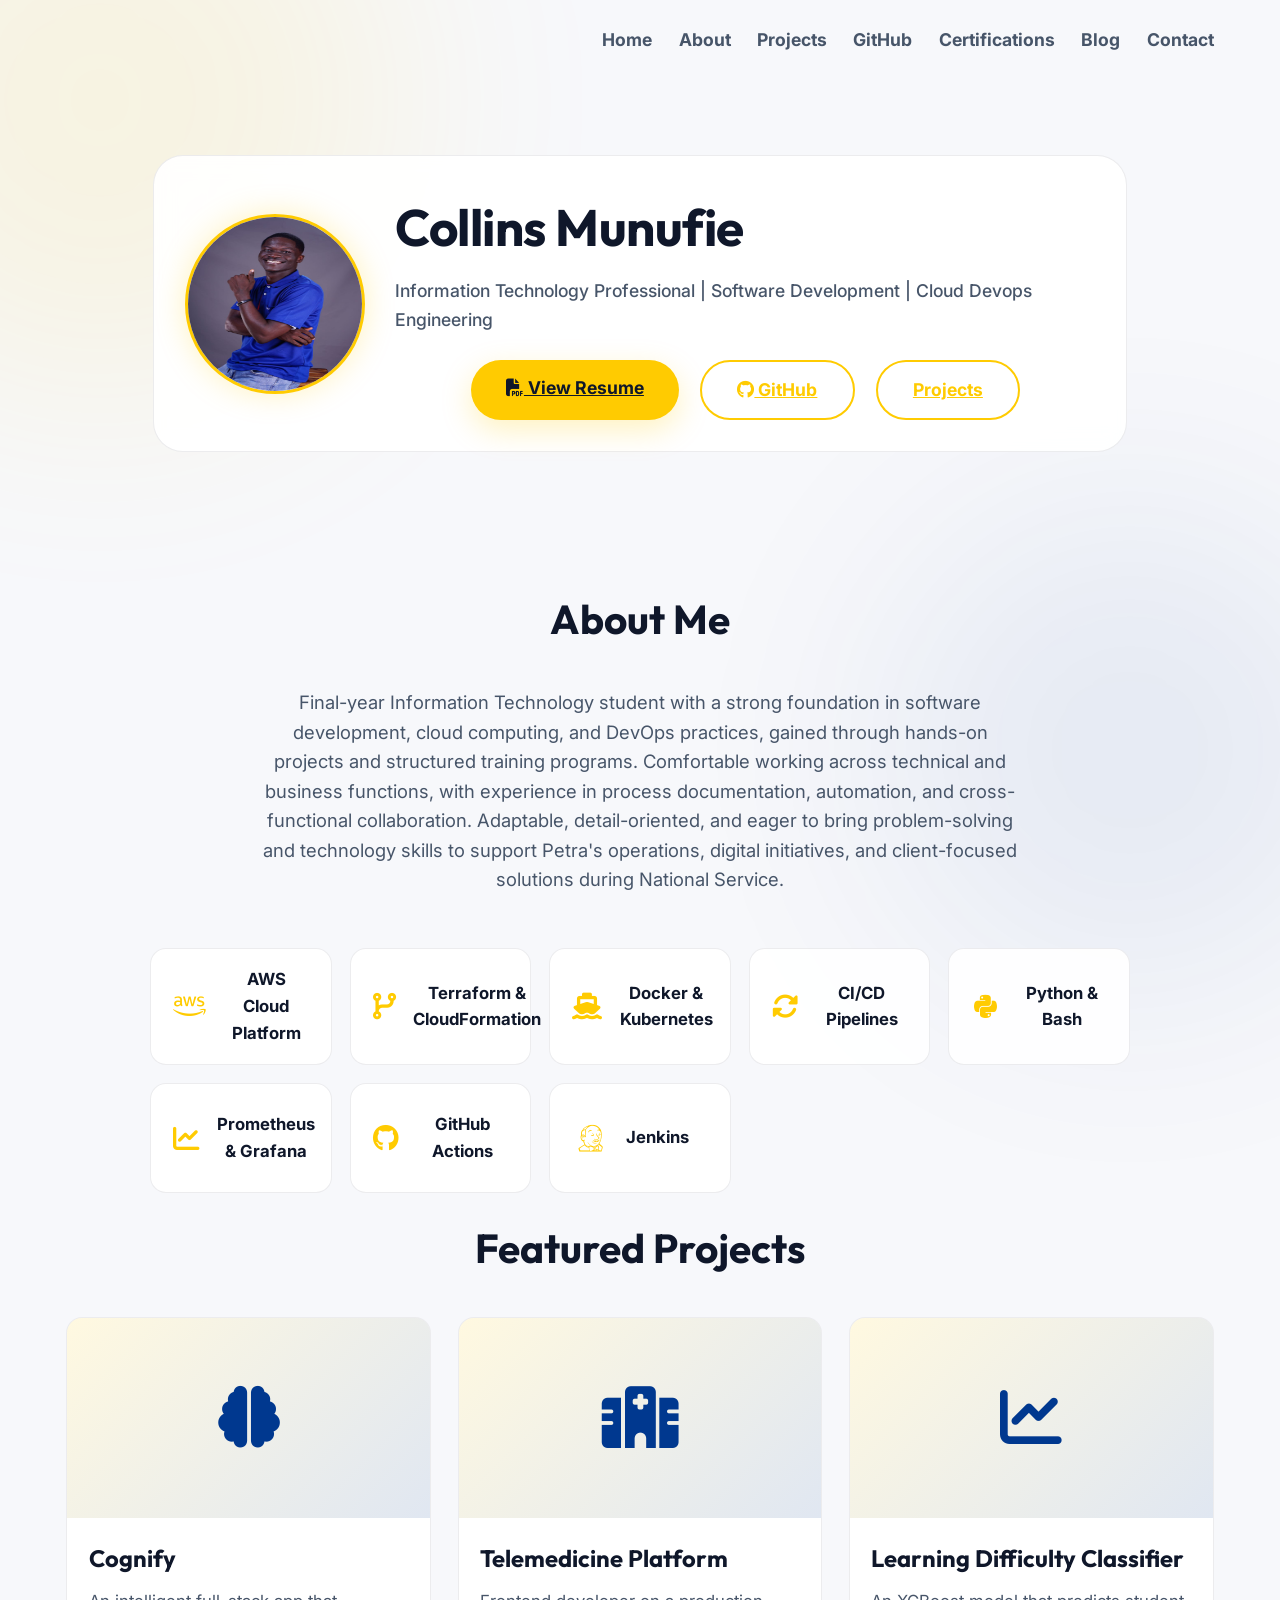
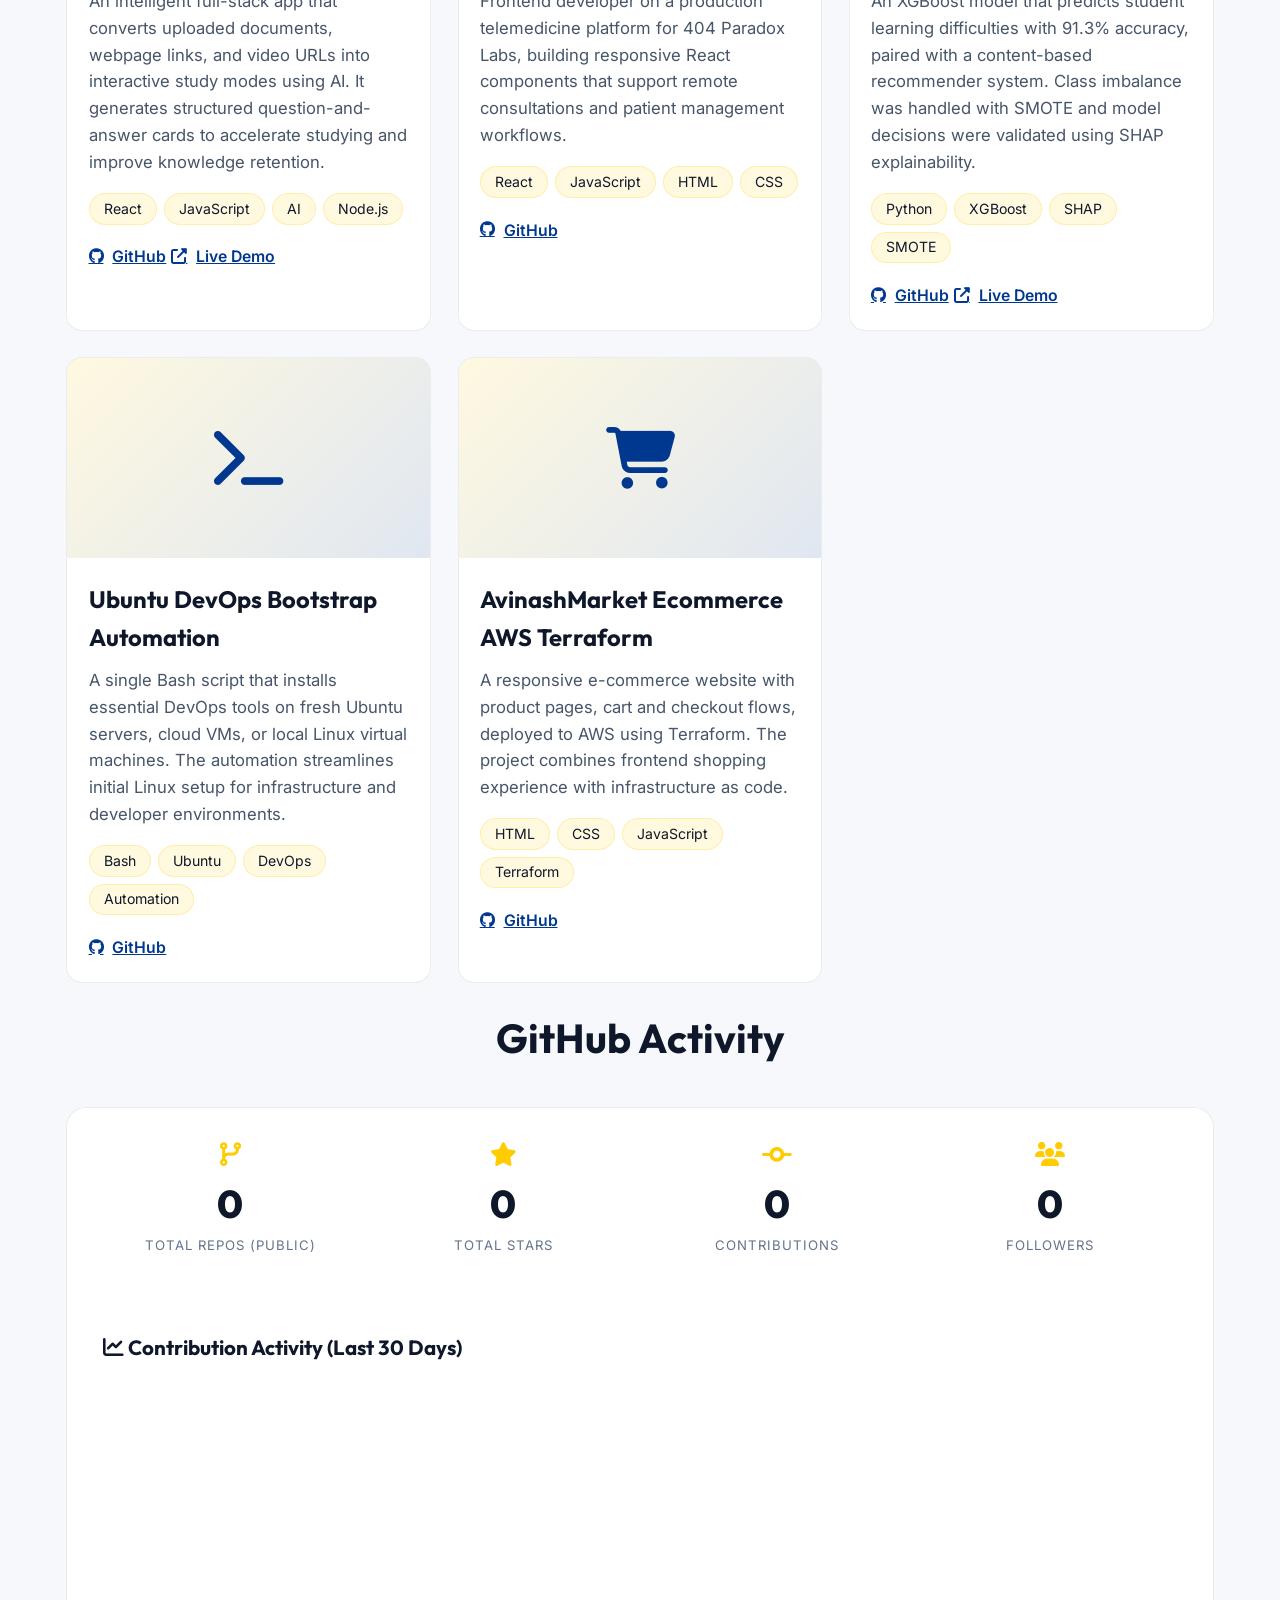
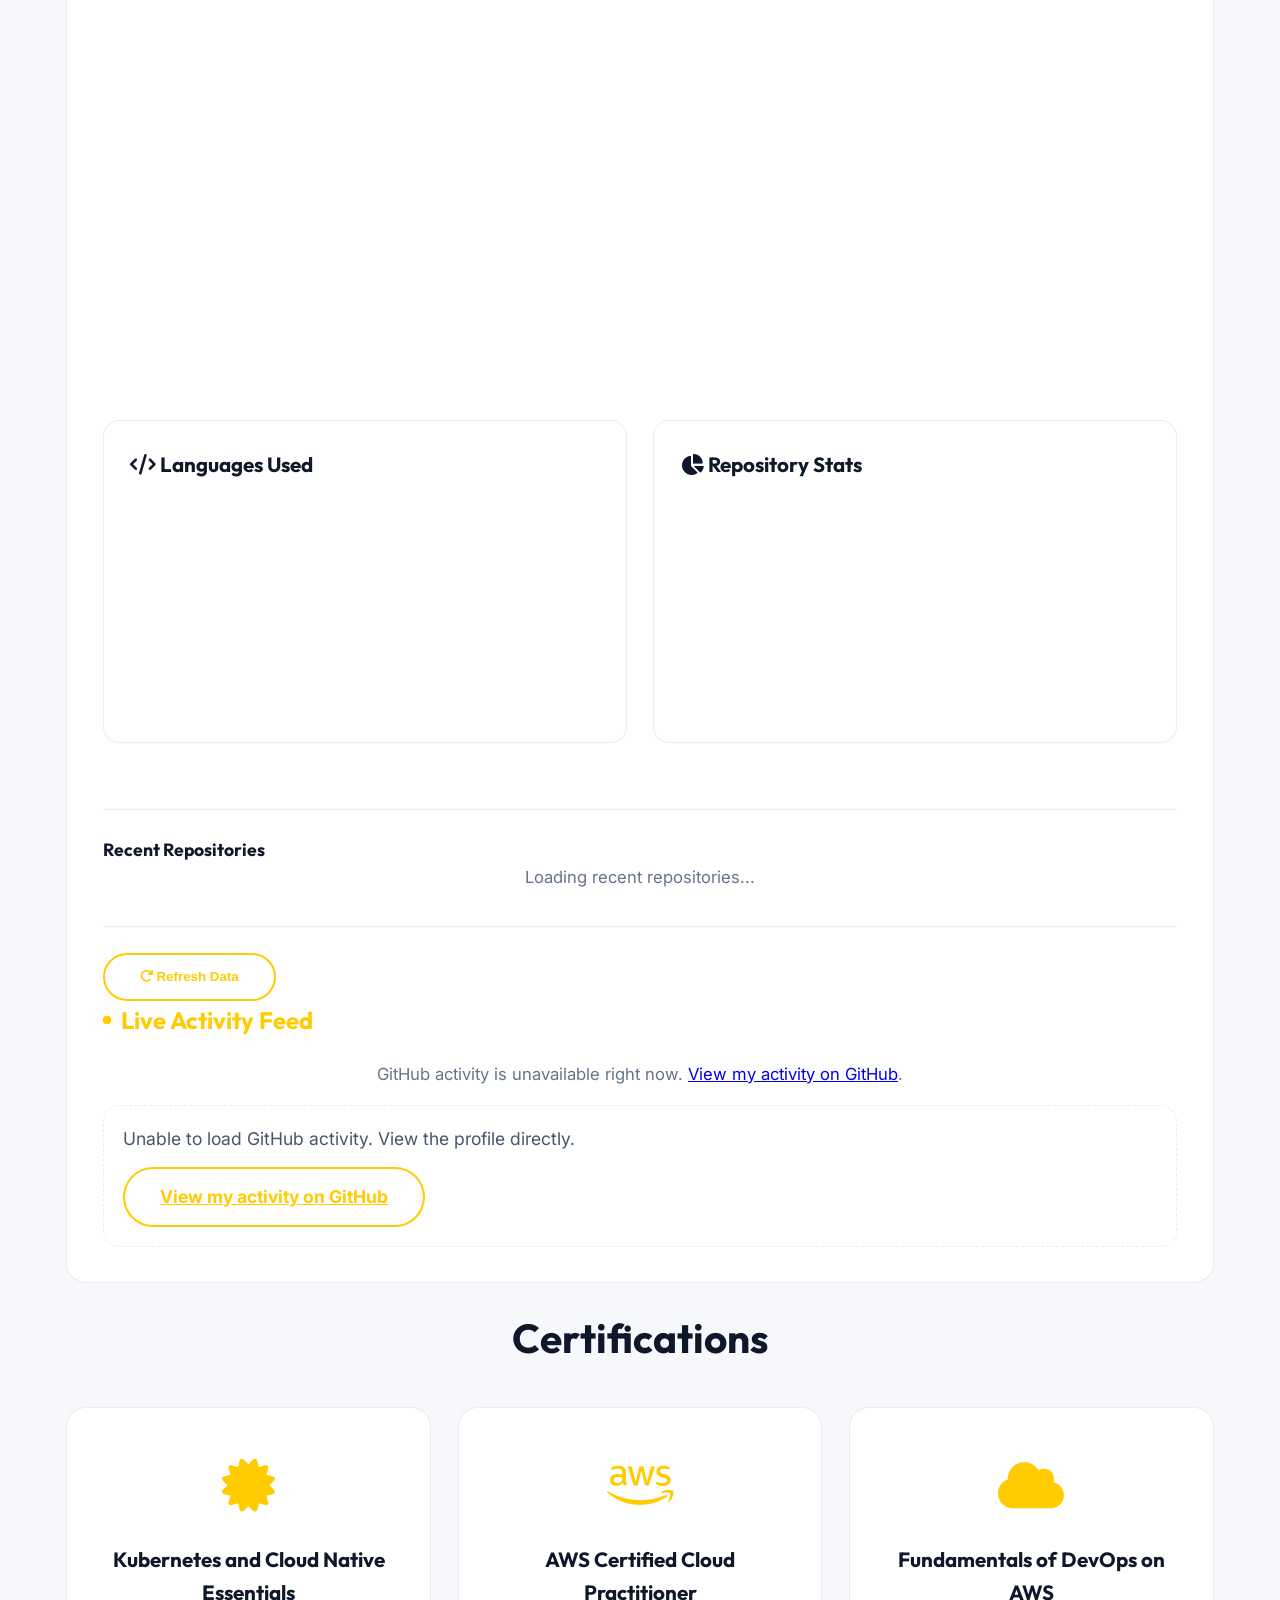
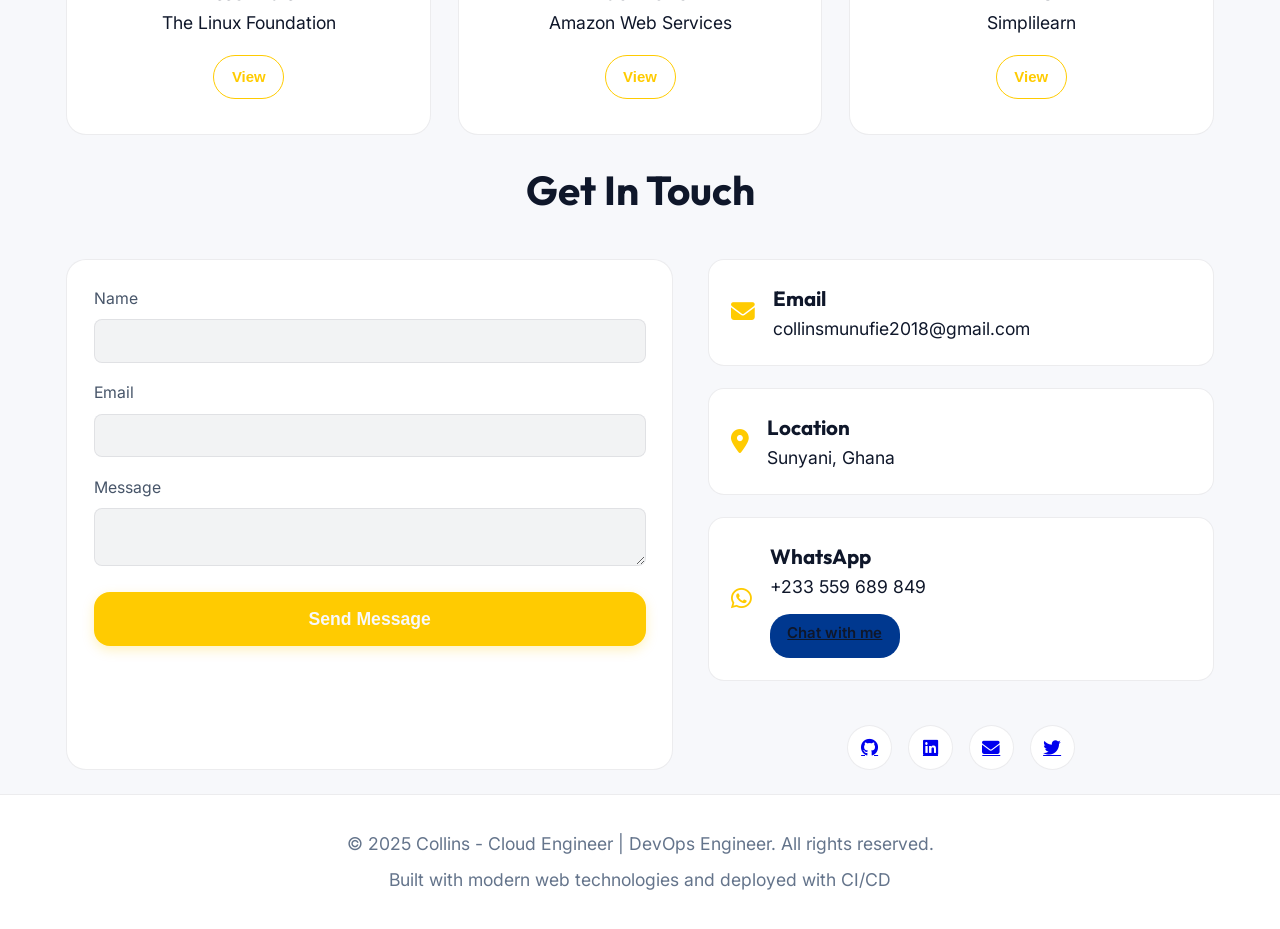
==== commit a252e0e9: "responsive across all screen sizes" ====
--- a/index.html
+++ b/index.html
@@ -26,7 +26,7 @@
     <!-- Navbar -->
     <nav id="home">
       <div class="container">
-        <a href="#" class="logo">Munufie<span> Collins</span></a>
+        <!-- <a href="#" class="logo">Munufie<span> Collins</span></a> -->
         <div class="nav-links">
           <a href="#home">Home</a>
           <a href="#about">About</a>
--- a/styles.css
+++ b/styles.css
@@ -2,6 +2,58 @@
   Collins Munufie - Premium Portfolio Styles
   Refined to match user-provided design reference.
 */
+
+html {
+  font-size: clamp(0.95rem, 1vw + 0.3rem, 1.1rem);
+  min-width: 0;
+  overflow-x: hidden;
+}
+
+body {
+  font-size: 1rem;
+  min-width: 0;
+  overflow-x: hidden;
+}
+
+img,
+video,
+iframe,
+svg,
+canvas {
+  max-width: 100%;
+  height: auto;
+  display: block;
+}
+
+button,
+.cta-button,
+.submit-btn,
+.nav-links a,
+.social-link,
+.cert-view-button,
+.whatsapp-btn {
+  min-height: 44px;
+}
+
+canvas {
+  width: 100% !important;
+  max-width: 100% !important;
+  height: auto !important;
+}
+
+.github-stats,
+.repos-grid,
+.activity-feed,
+.charts-grid,
+.skill-item,
+.contact-form,
+.cert-card,
+.project-card,
+.repo-card,
+.activity-item,
+.contact-item {
+  min-width: 0;
+}
 
 :root {
   /* Color Palette - uTest-inspired */
@@ -123,15 +175,18 @@
 }
 
 nav .container {
+  width: min(100%, 1200px);
   max-width: 1200px;
   margin: 0 auto;
   padding: 0 1.5rem;
   display: flex;
-  justify-content: space-between;
-  align-items: center;
+  justify-content: flex-end;
+  align-items: center;
+  gap: 1rem;
 }
 
 .logo {
+  order: 2;
   font-size: 1.6rem;
   font-weight: 900;
   text-decoration: none;
@@ -141,7 +196,9 @@
 
 .nav-links {
   display: flex;
-  gap: 2rem;
+  gap: 1.5rem;
+  margin-left: auto;
+  justify-content: flex-end;
 }
 
 .nav-links a {
@@ -173,6 +230,7 @@
 
 .profile-header-main {
   display: flex;
+  flex-wrap: wrap;
   align-items: center;
   gap: 1.75rem;
   background: rgba(255, 255, 255, 0.92);
@@ -180,13 +238,14 @@
   border-radius: 30px;
   border: 1px solid var(--border);
   max-width: 980px;
+  width: min(100%, 980px);
   text-align: left;
   backdrop-filter: blur(10px);
 }
 
 .github-avatar-hero {
-  width: 180px;
-  height: 180px;
+  width: clamp(120px, 18vw, 180px);
+  aspect-ratio: 1 / 1;
   border-radius: 50%;
   border: 3px solid var(--primary);
   box-shadow: 0 0 30px var(--primary-glow);
@@ -194,14 +253,14 @@
 }
 
 .profile-info-hero h1 {
-  font-size: 3rem;
+  font-size: clamp(2.4rem, 4vw, 3.2rem);
   margin-bottom: 0.5rem;
   color: var(--text-primary);
   letter-spacing: -0.5px;
 }
 
 .profile-info-hero .tagline {
-  font-size: 1.1rem;
+  font-size: clamp(1rem, 1.2vw, 1.15rem);
   margin-bottom: 1.5rem;
   text-align: left;
   max-width: 700px;
@@ -251,6 +310,7 @@
 
 /* Sections Global */
 section {
+  width: min(100%, 1200px);
   max-width: 1200px;
   margin: 24px auto;
   padding: 0 1.5rem;
@@ -308,7 +368,7 @@
 
 .skills-grid {
   display: grid;
-  grid-template-columns: repeat(4, 1fr);
+  grid-template-columns: repeat(auto-fit, minmax(180px, 1fr));
   gap: 1rem;
   justify-items: stretch;
   max-width: 980px;
@@ -461,22 +521,41 @@
 /* GitHub Activity */
 .github-container {
   display: grid;
+  grid-template-columns: 1fr;
   gap: 1.75rem;
   background: var(--bg-card);
   border: 1px solid var(--border);
   border-radius: 20px;
   padding: 2rem;
+  width: 100%;
+  max-width: 100%;
+  min-width: 0;
+  overflow-x: hidden;
+  box-sizing: border-box;
 }
 
 .github-stats {
-  display: grid;
-  grid-template-columns: repeat(auto-fit, minmax(160px, 1fr));
-  gap: 1.25rem;
+  display: flex;
+  flex-wrap: wrap;
+  gap: 1rem;
   margin-bottom: 1.5rem;
+  min-width: 0;
+  width: 100%;
+  max-width: 100%;
+  justify-content: space-between;
+}
+
+.github-stats > .stat-card {
+  flex: 1 1 min(220px, 100%);
+  min-width: 180px;
+  max-width: 100%;
+  box-sizing: border-box;
 }
 
 .stat-card {
   text-align: center;
+  min-width: 0;
+  overflow-wrap: break-word;
 }
 
 .stat-card.loading {
@@ -524,6 +603,7 @@
   margin-top: 2rem;
   border-top: 1px solid var(--border);
   padding-top: 1.5rem;
+  min-width: 0;
 }
 
 .profile-header {
@@ -613,6 +693,7 @@
   display: grid;
   grid-template-columns: repeat(auto-fit, minmax(280px, 1fr));
   gap: 1rem;
+  min-width: 0;
 }
 
 .activity-item {
@@ -696,11 +777,35 @@
   color: var(--text-muted);
 }
 
+.contribution-graph-container {
+  min-width: 0;
+  width: 100%;
+  max-width: 100%;
+  overflow-x: hidden;
+  box-sizing: border-box;
+  padding: 1rem 0;
+  min-height: 320px;
+}
+
+.contribution-graph-container h3 {
+  margin-bottom: 1rem;
+}
+
+.contribution-graph-container canvas {
+  width: 100% !important;
+  max-width: 100% !important;
+  height: 100% !important;
+  min-height: 280px;
+  display: block;
+}
+
 .charts-grid {
   display: grid;
-  grid-template-columns: 1fr 1fr;
-  gap: 2rem;
+  grid-template-columns: repeat(auto-fit, minmax(280px, 1fr));
+  gap: 1.5rem;
   margin-top: 3rem;
+  width: 100%;
+  max-width: 100%;
 }
 
 .chart-container {
@@ -708,6 +813,52 @@
   padding: 1.5rem;
   border-radius: var(--radius);
   border: 1px solid var(--border);
+  min-width: 0;
+  max-width: 100%;
+  box-sizing: border-box;
+}
+
+@media (max-width: 1024px) {
+  .github-container {
+    padding: 1.5rem;
+  }
+
+  .github-stats {
+    grid-template-columns: 1fr 1fr;
+  }
+
+  .contribution-graph-container {
+    min-height: 280px;
+  }
+
+  .contribution-graph-container canvas {
+    height: 100% !important;
+  }
+}
+
+@media (max-width: 768px) {
+  .github-stats {
+    grid-template-columns: 1fr;
+  }
+
+  .contribution-graph-container canvas {
+    height: 240px !important;
+  }
+}
+
+.charts-grid {
+  display: grid;
+  grid-template-columns: repeat(auto-fit, minmax(280px, 1fr));
+  gap: 1.5rem;
+  margin-top: 3rem;
+}
+
+.chart-container {
+  background: rgba(255, 255, 255, 0.95);
+  padding: 1.5rem;
+  border-radius: var(--radius);
+  border: 1px solid var(--border);
+  min-width: 0;
 }
 
 /* Certifications */
@@ -860,6 +1011,12 @@
   padding: 1.5rem;
   border-radius: 20px;
   border: 1px solid var(--border);
+  min-width: 0;
+}
+
+.contact-form input,
+.contact-form textarea {
+  min-width: 0;
 }
 
 .submit-btn {
@@ -1001,15 +1158,15 @@
   }
 
   .hero h1 {
-    font-size: 2.5rem;
+    font-size: clamp(2.4rem, 4vw, 2.8rem);
   }
   .hero .tagline {
-    font-size: 1.1rem;
+    font-size: 1.05rem;
     max-width: 100%;
   }
 
   .profile-header-main {
-    padding: 2rem;
+    padding: 1.75rem;
     text-align: center;
   }
 
@@ -1018,7 +1175,7 @@
   }
 
   .contact-container {
-    gap: 2rem;
+    gap: 1.5rem;
   }
 
   .github-profile {
@@ -1027,7 +1184,7 @@
   }
 
   .cert-modal .cert-modal-content {
-    width: calc(100% - 2rem);
+    width: min(100%, 720px);
   }
 
   .section-title {
@@ -1036,7 +1193,7 @@
   }
 
   .skills-grid {
-    grid-template-columns: repeat(2, 1fr);
+    grid-template-columns: repeat(auto-fit, minmax(180px, 1fr));
     gap: 0.75rem;
   }
 }
@@ -1047,7 +1204,7 @@
     right: 0;
     top: 0;
     height: 100vh;
-    width: 70%;
+    width: min(90%, 320px);
     background: var(--bg-glass);
     backdrop-filter: blur(30px);
     -webkit-backdrop-filter: blur(30px);
@@ -1058,6 +1215,12 @@
     transition: transform 0.5s ease-in-out;
     z-index: 1000;
     border-left: 1px solid var(--border);
+    padding: 2rem 1rem;
+  }
+
+  .nav-links a {
+    font-size: 1.05rem;
+    margin: 0.75rem 0;
   }
 
   .nav-links.active {
@@ -1069,13 +1232,13 @@
   }
 
   .hero h1 {
-    font-size: 2.5rem;
+    font-size: clamp(2.2rem, 5vw, 2.6rem);
   }
 
   .profile-header-main {
     flex-direction: column;
     text-align: center;
-    padding: 2rem;
+    padding: 1.75rem;
     gap: 1.5rem;
   }
 
@@ -1088,7 +1251,7 @@
   }
 
   .about-content {
-    gap: 2rem;
+    gap: 1.75rem;
   }
 
   .projects-grid {
@@ -1096,29 +1259,73 @@
   }
 
   .contact-form {
-    padding: 2rem;
+    padding: 1.5rem;
   }
 }
 
 @media (max-width: 480px) {
   section {
-    padding: 0 1.5rem;
+    padding: 0 1rem;
+  }
+
+  .hero {
+    padding: 24px 1rem 16px;
+  }
+
+  .hero h1 {
+    font-size: clamp(1.85rem, 8vw, 2.2rem);
+  }
+
+  .hero .tagline {
+    font-size: 1rem;
   }
 
   .github-stats {
     grid-template-columns: 1fr;
   }
 
-  .hero h1 {
-    font-size: 2rem;
-  }
-
   .skills-grid {
     grid-template-columns: 1fr;
   }
 
+  .project-card,
+  .cert-card,
+  .repo-card,
+  .activity-item,
+  .contact-item {
+    min-width: 0;
+  }
+
+  .project-image {
+    height: auto;
+    min-height: 180px;
+  }
+
   .stat-number {
-    font-size: 2rem;
+    font-size: 1.8rem;
+  }
+
+  .social-links {
+    gap: 0.75rem;
+  }
+
+  .submit-btn,
+  .cert-view-button,
+  .whatsapp-btn,
+  .github-profile-link {
+    min-height: 44px;
+    padding: 0.9rem 1rem;
+  }
+
+  .cert-modal .cert-modal-content {
+    width: min(100%, 100vw - 2rem);
+    padding: 1.5rem;
+    border-radius: 20px;
+  }
+
+  .cert-modal .modal-close {
+    top: 0.75rem;
+    right: 0.75rem;
   }
 }
 
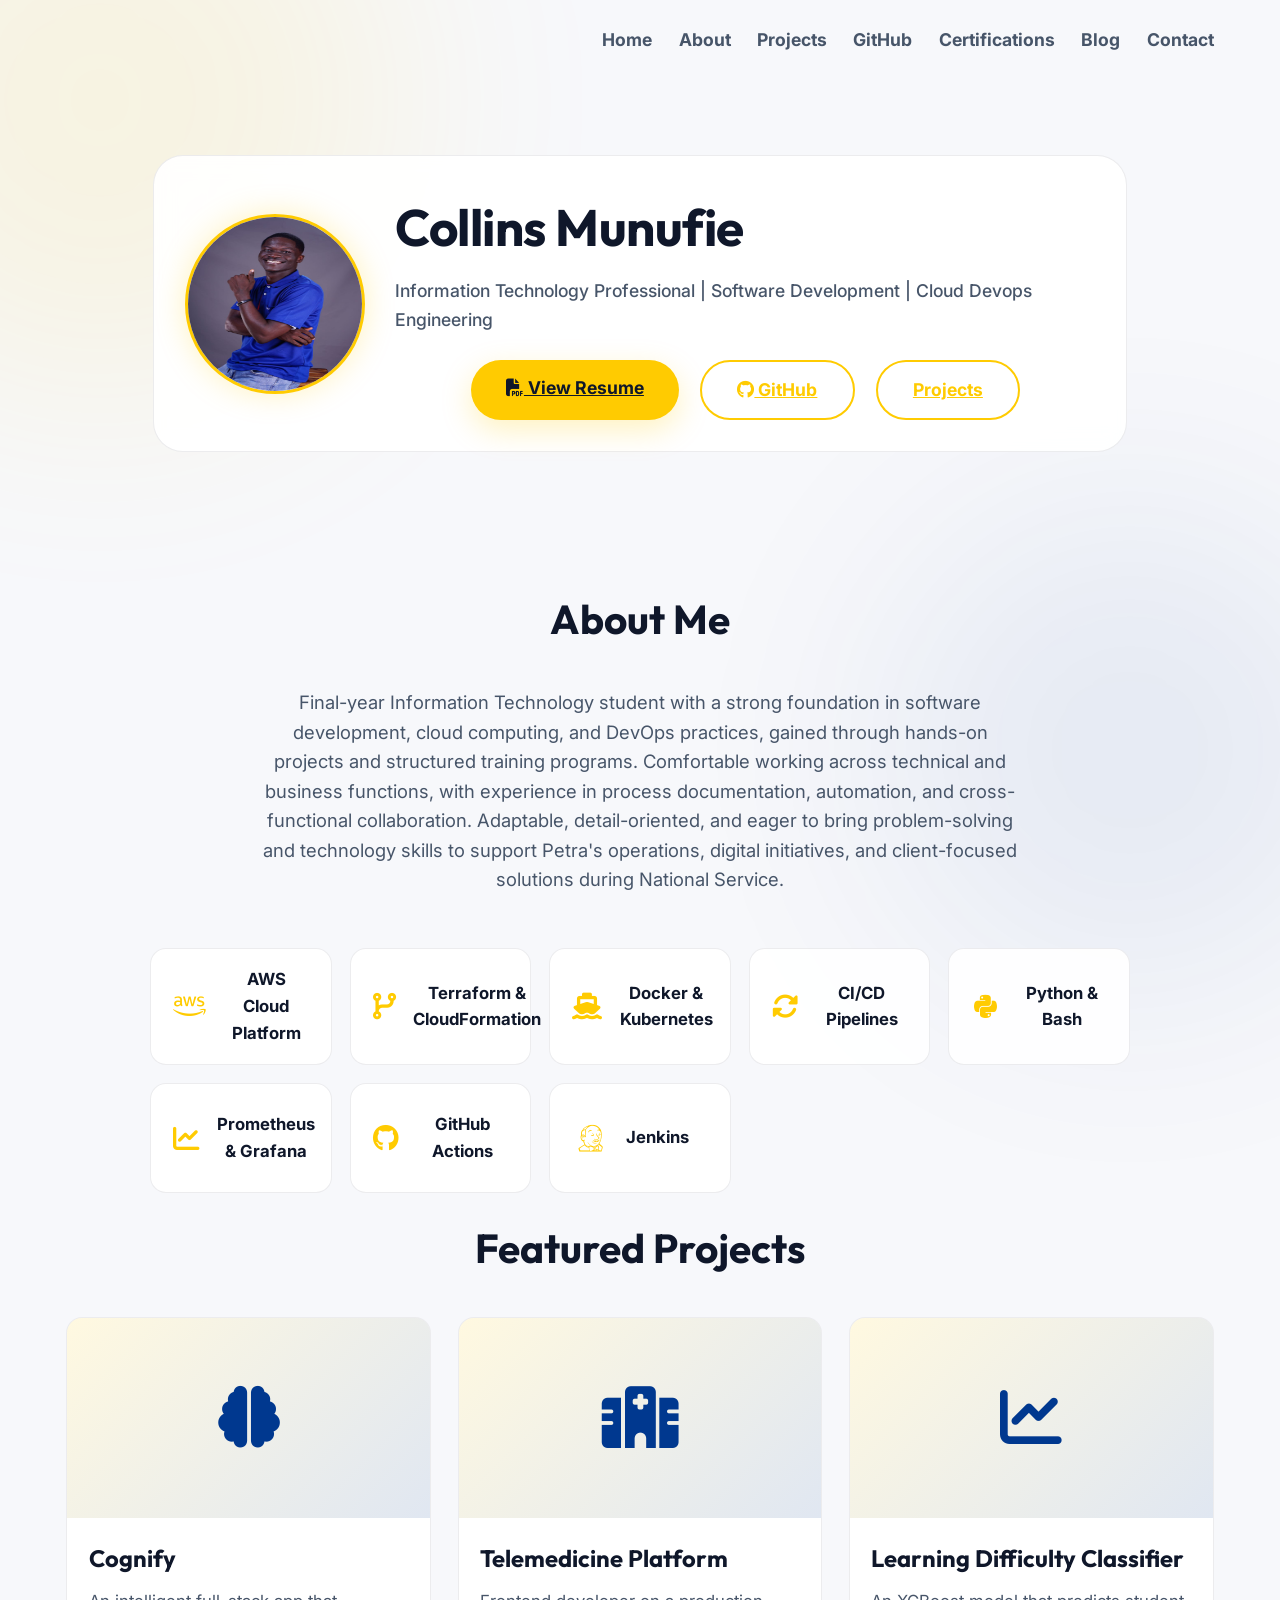
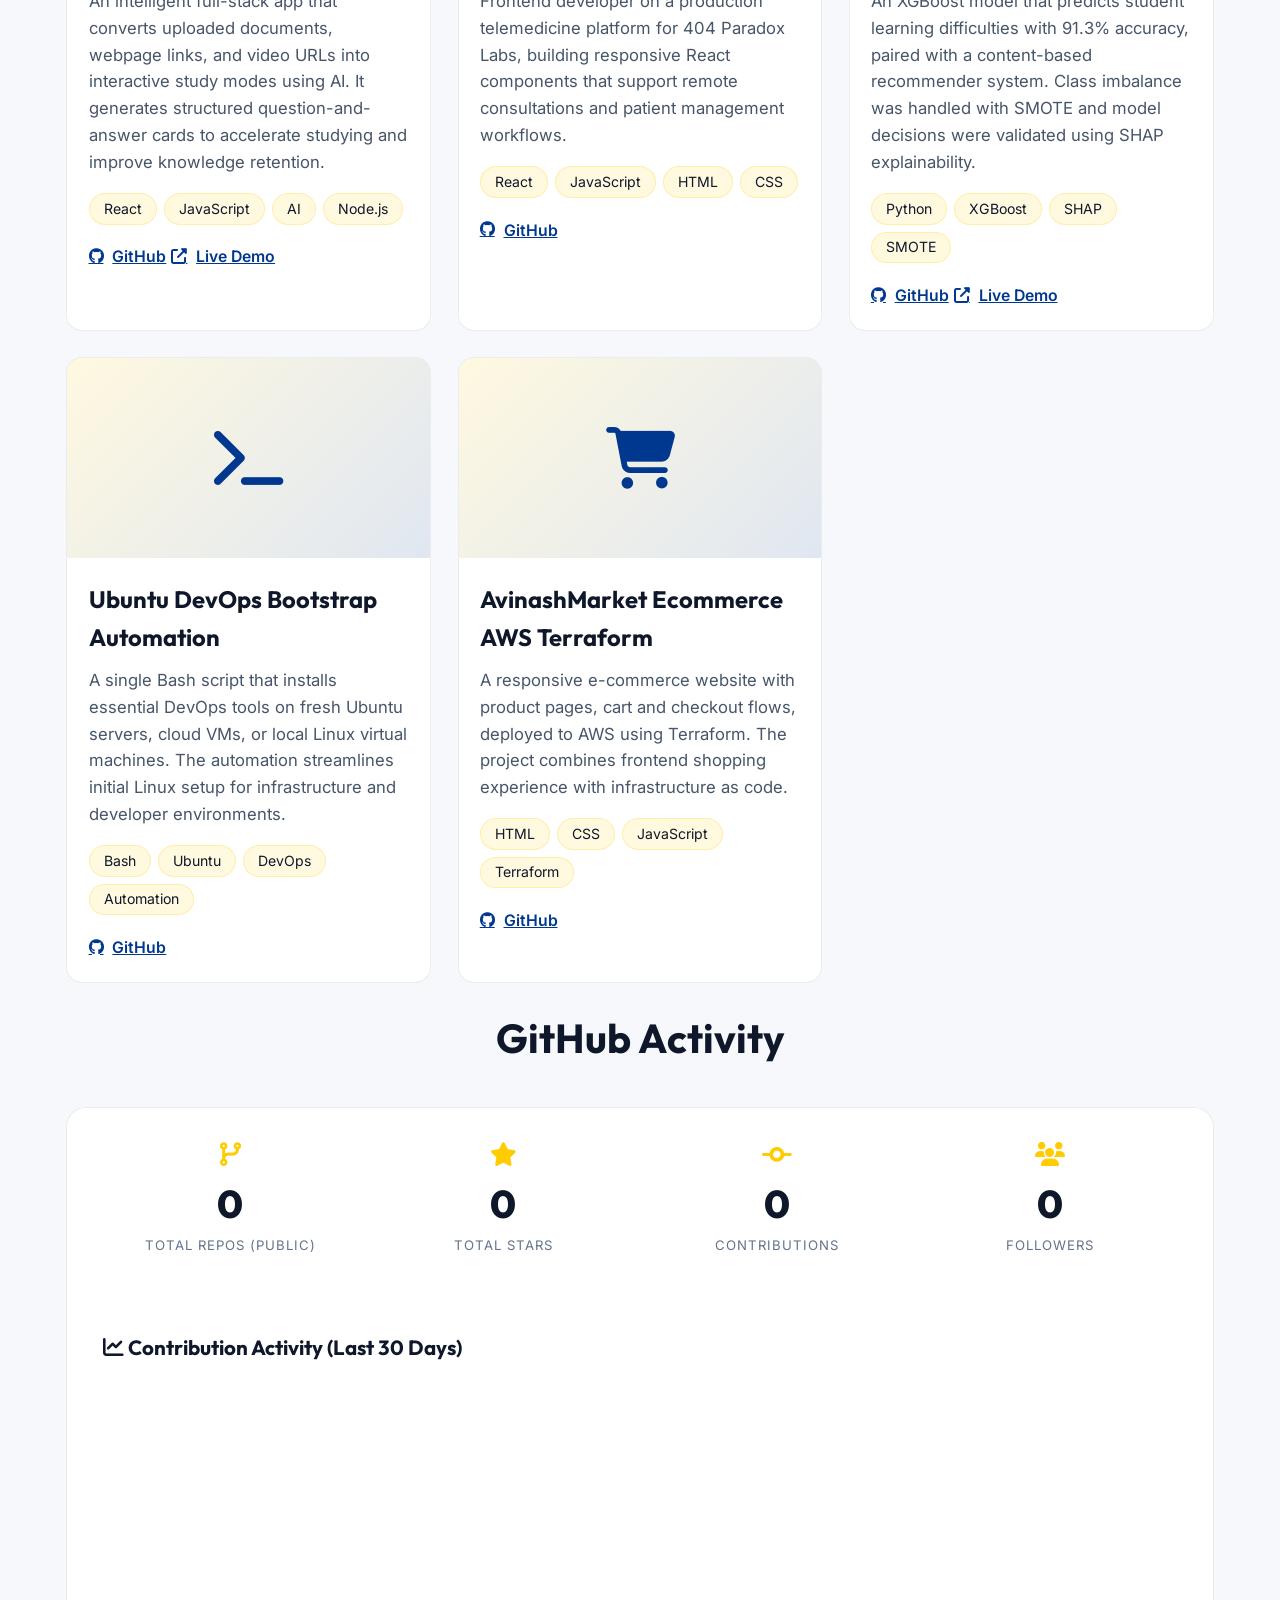
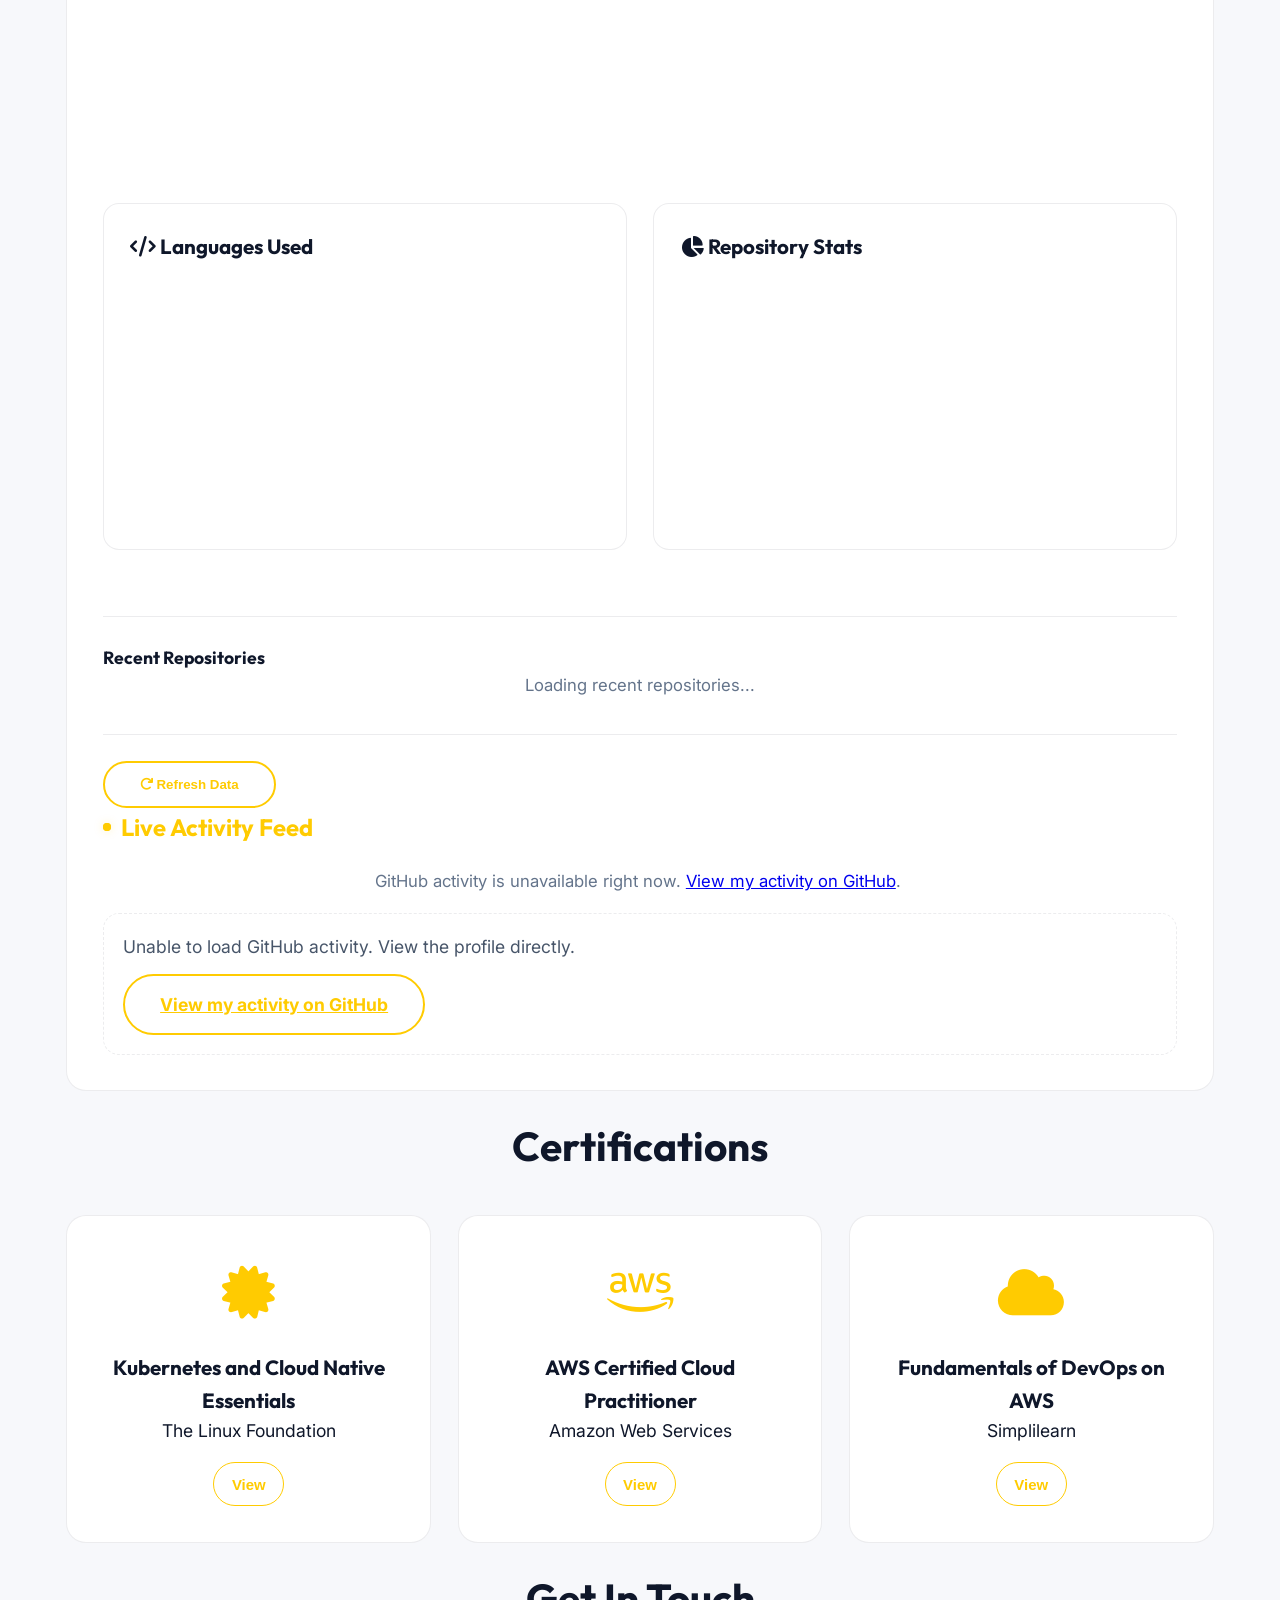
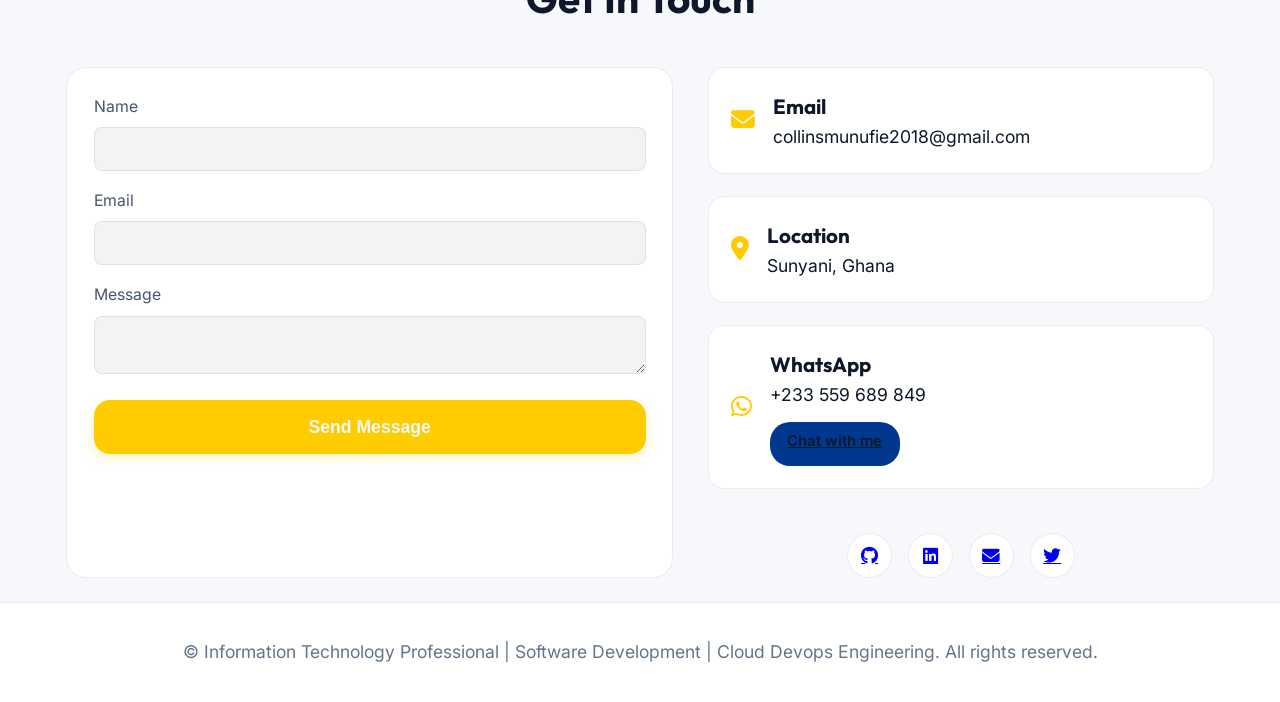
==== commit 2eb13e4d: ".." ====
--- a/index.html
+++ b/index.html
@@ -1,136 +1,124 @@
 <!doctype html>
 <html lang="en">
-  <head>
-    <meta charset="UTF-8" />
-    <meta name="viewport" content="width=device-width, initial-scale=1.0" />
-    <title>Collins Munufie | Cloud DevOps Portfolio</title>
-    <link rel="preconnect" href="https://fonts.googleapis.com" />
-    <link rel="preconnect" href="https://fonts.gstatic.com" crossorigin />
-    <link
-      href="https://fonts.googleapis.com/css2?family=Inter:wght@300;400;500;600;700;800&family=Outfit:wght@300;400;500;600;700;800&display=swap"
-      rel="stylesheet"
-    />
-    <link
-      rel="stylesheet"
-      href="https://cdnjs.cloudflare.com/ajax/libs/font-awesome/6.4.0/css/all.min.css"
-    />
-    <script src="https://cdnjs.cloudflare.com/ajax/libs/Chart.js/4.4.0/chart.umd.min.js"></script>
-    <link rel="stylesheet" href="styles.css" />
-    <link rel="icon" type="image/png" href="favicon.png" />
-  </head>
-  <body>
-    <!-- Decorative Orbs -->
-    <div class="orb orb-1"></div>
-    <div class="orb orb-2"></div>
-    <div class="orb orb-3"></div>
-    <!-- Navbar -->
-    <nav id="home">
-      <div class="container">
-        <!-- <a href="#" class="logo">Munufie<span> Collins</span></a> -->
-        <div class="nav-links">
-          <a href="#home">Home</a>
-          <a href="#about">About</a>
-          <a href="#projects">Projects</a>
-          <a href="#github-activity">GitHub</a>
-          <a href="#certifications">Certifications</a>
-          <a href="#blog">Blog</a>
-          <a href="#contact">Contact</a>
-        </div>
-        <div class="burger" id="burger-menu">
-          <div class="line1"></div>
-          <div class="line2"></div>
-          <div class="line3"></div>
-        </div>
-      </div>
-    </nav>
-
-    <!-- Hero Section -->
-    <section id="home" class="hero">
-      <div class="hero-content">
-        <div class="profile-header-main">
-          <img
-            id="github-avatar"
-            src="collins.jpg"
-            alt="Collins Munufie"
-            class="github-avatar-hero"
-          />
-          <div class="profile-info-hero">
-            <h1 id="github-name">Collins Munufie</h1>
-            <p id="github-bio" class="tagline">
-              Information Technology Professional | Software Development | Cloud
-              Devops Engineering
-            </p>
-            <div class="hero-actions">
-              <a href="resume.html" target="_blank" class="cta-button">
-                <i class="fas fa-file-pdf"></i> View Resume
-              </a>
-              <a
-                id="github-link"
-                href="https://github.com/Collins-Munufie"
-                target="_blank"
-                class="cta-button secondary"
-              >
-                <i class="fab fa-github"></i> GitHub
-              </a>
-              <a href="#projects" class="cta-button secondary">Projects</a>
-            </div>
-          </div>
-        </div>
-      </div>
-    </section>
-
-    <!-- About Section -->
-    <section id="about">
-      <h2 class="section-title">About Me</h2>
-      <div class="about-content">
-        <div class="about-text">
-          <p>
-            Final-year Information Technology student with a strong foundation
-            in software development, cloud computing, and DevOps practices,
-            gained through hands-on projects and structured training programs.
-            Comfortable working across technical and business functions, with
-            experience in process documentation, automation, and
-            cross-functional collaboration. Adaptable, detail-oriented, and
-            eager to bring problem-solving and technology skills to support
-            Petra's operations, digital initiatives, and client-focused
-            solutions during National Service.
-          </p>
-        </div>
-        <div class="skills-grid">
-          <div class="skill-item">
-            <i class="fab fa-aws"></i>
-            <strong>AWS Cloud Platform</strong>
-          </div>
-          <div class="skill-item">
-            <i class="fas fa-code-branch"></i>
-            <strong>Terraform & CloudFormation</strong>
-          </div>
-          <div class="skill-item">
-            <i class="fas fa-ship"></i>
-            <strong>Docker & Kubernetes</strong>
-          </div>
-          <div class="skill-item">
-            <i class="fas fa-sync-alt"></i>
-            <strong>CI/CD Pipelines</strong>
-          </div>
-          <div class="skill-item">
-            <i class="fab fa-python"></i>
-            <strong>Python & Bash</strong>
-          </div>
-          <div class="skill-item">
-            <i class="fas fa-chart-line"></i>
-            <strong>Prometheus & Grafana</strong>
-          </div>
-          <div class="skill-item">
-            <i class="fab fa-github"></i>
-            <strong>GitHub Actions</strong>
-          </div>
-          <div class="skill-item">
-            <i class="fab fa-jenkins"></i>
-            <strong>Jenkins</strong>
-          </div>
-        </div>
-        <!-- <div class="cert-badge-row">
+
+<head>
+  <meta charset="UTF-8" />
+  <meta name="viewport" content="width=device-width, initial-scale=1.0" />
+  <title>Collins Munufie | Cloud DevOps Portfolio</title>
+  <link rel="preconnect" href="https://fonts.googleapis.com" />
+  <link rel="preconnect" href="https://fonts.gstatic.com" crossorigin />
+  <link
+    href="https://fonts.googleapis.com/css2?family=Inter:wght@300;400;500;600;700;800&family=Outfit:wght@300;400;500;600;700;800&display=swap"
+    rel="stylesheet" />
+  <link rel="stylesheet" href="https://cdnjs.cloudflare.com/ajax/libs/font-awesome/6.4.0/css/all.min.css" />
+  <script src="https://cdnjs.cloudflare.com/ajax/libs/Chart.js/4.4.0/chart.umd.min.js"></script>
+  <link rel="stylesheet" href="styles.css" />
+  <link rel="icon" type="image/png" href="favicon.png" />
+</head>
+
+<body>
+  <!-- Decorative Orbs -->
+  <div class="orb orb-1"></div>
+  <div class="orb orb-2"></div>
+  <div class="orb orb-3"></div>
+  <!-- Navbar -->
+  <nav id="home">
+    <div class="container">
+      <!-- <a href="#" class="logo">Munufie<span> Collins</span></a> -->
+      <div class="nav-links">
+        <a href="#home">Home</a>
+        <a href="#about">About</a>
+        <a href="#projects">Projects</a>
+        <a href="#github-activity">GitHub</a>
+        <a href="#certifications">Certifications</a>
+        <a href="#blog">Blog</a>
+        <a href="#contact">Contact</a>
+      </div>
+      <div class="burger" id="burger-menu">
+        <div class="line1"></div>
+        <div class="line2"></div>
+        <div class="line3"></div>
+      </div>
+    </div>
+  </nav>
+
+  <!-- Hero Section -->
+  <section id="home" class="hero">
+    <div class="hero-content">
+      <div class="profile-header-main">
+        <img id="github-avatar" src="collins.jpg" alt="Collins Munufie" class="github-avatar-hero" />
+        <div class="profile-info-hero">
+          <h1 id="github-name">Collins Munufie</h1>
+          <p id="github-bio" class="tagline">
+            Information Technology Professional | Software Development | Cloud
+            Devops Engineering
+          </p>
+          <div class="hero-actions">
+            <a href="resume.html" target="_blank" class="cta-button">
+              <i class="fas fa-file-pdf"></i> View Resume
+            </a>
+            <a id="github-link" href="https://github.com/Collins-Munufie" target="_blank" class="cta-button secondary">
+              <i class="fab fa-github"></i> GitHub
+            </a>
+            <a href="#projects" class="cta-button secondary">Projects</a>
+          </div>
+        </div>
+      </div>
+    </div>
+  </section>
+
+  <!-- About Section -->
+  <section id="about">
+    <h2 class="section-title">About Me</h2>
+    <div class="about-content">
+      <div class="about-text">
+        <p>
+          Final-year Information Technology student with a strong foundation
+          in software development, cloud computing, and DevOps practices,
+          gained through hands-on projects and structured training programs.
+          Comfortable working across technical and business functions, with
+          experience in process documentation, automation, and
+          cross-functional collaboration. Adaptable, detail-oriented, and
+          eager to bring problem-solving and technology skills to support
+          Petra's operations, digital initiatives, and client-focused
+          solutions during National Service.
+        </p>
+      </div>
+      <div class="skills-grid">
+        <div class="skill-item">
+          <i class="fab fa-aws"></i>
+          <strong>AWS Cloud Platform</strong>
+        </div>
+        <div class="skill-item">
+          <i class="fas fa-code-branch"></i>
+          <strong>Terraform & CloudFormation</strong>
+        </div>
+        <div class="skill-item">
+          <i class="fas fa-ship"></i>
+          <strong>Docker & Kubernetes</strong>
+        </div>
+        <div class="skill-item">
+          <i class="fas fa-sync-alt"></i>
+          <strong>CI/CD Pipelines</strong>
+        </div>
+        <div class="skill-item">
+          <i class="fab fa-python"></i>
+          <strong>Python & Bash</strong>
+        </div>
+        <div class="skill-item">
+          <i class="fas fa-chart-line"></i>
+          <strong>Prometheus & Grafana</strong>
+        </div>
+        <div class="skill-item">
+          <i class="fab fa-github"></i>
+          <strong>GitHub Actions</strong>
+        </div>
+        <div class="skill-item">
+          <i class="fab fa-jenkins"></i>
+          <strong>Jenkins</strong>
+        </div>
+      </div>
+      <!-- <div class="cert-badge-row">
           <h3 class="cert-badge-title">Certifications</h3>
           <div class="cert-badges">
             <span class="cert-badge"
@@ -140,439 +128,370 @@
             <span class="cert-badge">Fundamentals of DevOps on AWS</span>
           </div>
         </div> -->
-      </div>
-    </section>
-
-    <!-- Projects Section -->
-    <section id="projects">
-      <h2 class="section-title">Featured Projects</h2>
-      <div class="projects-grid">
-        <div class="project-card">
-          <div class="project-image">
-            <i class="fas fa-brain"></i>
-          </div>
-          <div class="project-content">
-            <h3 class="project-title">Cognify</h3>
-            <p class="project-description">
-              An intelligent full-stack app that converts uploaded documents,
-              webpage links, and video URLs into interactive study modes using AI. It
-              generates structured question-and-answer cards to accelerate
-              studying and improve knowledge retention.
-            </p>
-            <div class="tech-stack">
-              <span class="tech-tag">React</span>
-              <span class="tech-tag">JavaScript</span>
-              <span class="tech-tag">AI</span>
-              <span class="tech-tag">Node.js</span>
-            </div>
-            <div class="project-links">
-              <a
-                href="https://github.com/Collins-Munufie/Cognify"
-                target="_blank"
-                class="project-link"
-              >
-                <i class="fab fa-github"></i> GitHub
-              </a>
-              <a
-                href="https://cognify-rosy.vercel.app/"
-                target="_blank"
-                class="project-link"
-              >
-                <i class="fas fa-external-link-alt"></i> Live Demo
-              </a>
-            </div>
-          </div>
-        </div>
-
-        <div class="project-card">
-          <div class="project-image">
-            <i class="fas fa-hospital"></i>
-          </div>
-          <div class="project-content">
-            <h3 class="project-title">Telemedicine Platform</h3>
-            <p class="project-description">
-              Frontend developer on a production telemedicine platform for 404
-              Paradox Labs, building responsive React components that support
-              remote consultations and patient management workflows.
-            </p>
-
-            <div class="tech-stack">
-              <span class="tech-tag">React</span>
-              <span class="tech-tag">JavaScript</span>
-              <span class="tech-tag">HTML</span>
-              <span class="tech-tag">CSS</span>
-            </div>
-            <div>
-              <a
-                href="https://github.com/404paradoxlabs/Telemedicine_system"
-                target="_blank"
-                class="project-link"
-              >
-                <i class="fab fa-github"></i> GitHub
-              </a>
-            </div>
-          </div>
-        </div>
-
-        <div class="project-card">
-          <div class="project-image">
-            <i class="fas fa-chart-line"></i>
-          </div>
-          <div class="project-content">
-            <h3 class="project-title">Learning Difficulty Classifier</h3>
-            <p class="project-description">
-              An XGBoost model that predicts student learning difficulties with
-              91.3% accuracy, paired with a content-based recommender system.
-              Class imbalance was handled with SMOTE and model decisions were
-              validated using SHAP explainability.
-            </p>
-            <div class="tech-stack">
-              <span class="tech-tag">Python</span>
-              <span class="tech-tag">XGBoost</span>
-              <span class="tech-tag">SHAP</span>
-              <span class="tech-tag">SMOTE</span>
-            </div>
-            <div class="project-links">
-              <a
-                href="https://github.com/Collins-Munufie/learning-ai"
-                target="_blank"
-                class="project-link"
-              >
-                <i class="fab fa-github"></i> GitHub
-              </a>
-              <a
-                href="https://learnai-assistant.vercel.app/"
-                target="_blank"
-                class="project-link"
-              >
-                <i class="fas fa-external-link-alt"></i> Live Demo
-              </a>
-            </div>
-          </div>
-        </div>
-
-        <div class="project-card">
-          <div class="project-image">
-            <i class="fas fa-terminal"></i>
-          </div>
-          <div class="project-content">
-            <h3 class="project-title">Ubuntu DevOps Bootstrap Automation</h3>
-            <p class="project-description">
-              A single Bash script that installs essential DevOps tools on fresh
-              Ubuntu servers, cloud VMs, or local Linux virtual machines. The
-              automation streamlines initial Linux setup for infrastructure and
-              developer environments.
-            </p>
-            <div class="tech-stack">
-              <span class="tech-tag">Bash</span>
-              <span class="tech-tag">Ubuntu</span>
-              <span class="tech-tag">DevOps</span>
-              <span class="tech-tag">Automation</span>
-            </div>
-            <div class="project-links">
-              <a
-                href="https://github.com/Collins-Munufie/Automate-Package-Installation"
-                target="_blank"
-                class="project-link"
-              >
-                <i class="fab fa-github"></i> GitHub
-              </a>
-            </div>
-          </div>
-        </div>
-
-        <div class="project-card">
-          <div class="project-image">
-            <i class="fas fa-shopping-cart"></i>
-          </div>
-          <div class="project-content">
-            <h3 class="project-title">AvinashMarket Ecommerce AWS Terraform</h3>
-            <p class="project-description">
-              A responsive e-commerce website with product pages, cart and
-              checkout flows, deployed to AWS using Terraform. The project
-              combines frontend shopping experience with infrastructure as code.
-            </p>
-            <div class="tech-stack">
-              <span class="tech-tag">HTML</span>
-              <span class="tech-tag">CSS</span>
-              <span class="tech-tag">JavaScript</span>
-              <span class="tech-tag">Terraform</span>
-            </div>
-            <div class="project-links">
-              <a
-                href="https://github.com/Collins-Munufie/ecommerce-aws-terraform-project"
-                target="_blank"
-                class="project-link"
-              >
-                <i class="fab fa-github"></i> GitHub
-              </a>
-            </div>
-          </div>
-        </div>
-      </div>
-    </section>
-
-    <!-- GitHub Activity Section -->
-    <section id="github-activity">
-      <h2 class="section-title">GitHub Activity</h2>
-
-      <div class="github-container">
-        <div class="github-stats">
-          <div class="stat-card">
-            <i class="fas fa-code-branch stat-icon"></i>
-            <h3 class="stat-number" id="repos-count">0</h3>
-            <p class="stat-label">Total Repos (Public)</p>
-          </div>
-          <div class="stat-card">
-            <i class="fas fa-star stat-icon"></i>
-            <h3 class="stat-number" id="stars-count">0</h3>
-            <p class="stat-label">Total Stars</p>
-          </div>
-          <div class="stat-card">
-            <i class="fas fa-code-commit stat-icon"></i>
-            <h3 class="stat-number" id="commits-count">0</h3>
-            <p class="stat-label">Contributions</p>
-          </div>
-          <div class="stat-card">
-            <i class="fas fa-users stat-icon"></i>
-            <h3 class="stat-number" id="followers-count">0</h3>
-            <p class="stat-label">Followers</p>
-          </div>
-        </div>
-
-        <!-- Contribution Graph -->
-        <div class="contribution-graph-container">
+    </div>
+  </section>
+
+  <!-- Projects Section -->
+  <section id="projects">
+    <h2 class="section-title">Featured Projects</h2>
+    <div class="projects-grid">
+      <div class="project-card">
+        <div class="project-image">
+          <i class="fas fa-brain"></i>
+        </div>
+        <div class="project-content">
+          <h3 class="project-title">Cognify</h3>
+          <p class="project-description">
+            An intelligent full-stack app that converts uploaded documents,
+            webpage links, and video URLs into interactive study modes using AI. It
+            generates structured question-and-answer cards to accelerate
+            studying and improve knowledge retention.
+          </p>
+          <div class="tech-stack">
+            <span class="tech-tag">React</span>
+            <span class="tech-tag">JavaScript</span>
+            <span class="tech-tag">AI</span>
+            <span class="tech-tag">Node.js</span>
+          </div>
+          <div class="project-links">
+            <a href="https://github.com/Collins-Munufie/Cognify" target="_blank" class="project-link">
+              <i class="fab fa-github"></i> GitHub
+            </a>
+            <a href="https://cognify-rosy.vercel.app/" target="_blank" class="project-link">
+              <i class="fas fa-external-link-alt"></i> Live Demo
+            </a>
+          </div>
+        </div>
+      </div>
+
+      <div class="project-card">
+        <div class="project-image">
+          <i class="fas fa-hospital"></i>
+        </div>
+        <div class="project-content">
+          <h3 class="project-title">Telemedicine Platform</h3>
+          <p class="project-description">
+            Frontend developer on a production telemedicine platform for 404
+            Paradox Labs, building responsive React components that support
+            remote consultations and patient management workflows.
+          </p>
+
+          <div class="tech-stack">
+            <span class="tech-tag">React</span>
+            <span class="tech-tag">JavaScript</span>
+            <span class="tech-tag">HTML</span>
+            <span class="tech-tag">CSS</span>
+          </div>
+          <div>
+            <a href="https://github.com/404paradoxlabs/Telemedicine_system" target="_blank" class="project-link">
+              <i class="fab fa-github"></i> GitHub
+            </a>
+          </div>
+        </div>
+      </div>
+
+      <div class="project-card">
+        <div class="project-image">
+          <i class="fas fa-chart-line"></i>
+        </div>
+        <div class="project-content">
+          <h3 class="project-title">Learning Difficulty Classifier</h3>
+          <p class="project-description">
+            An XGBoost model that predicts student learning difficulties with
+            91.3% accuracy, paired with a content-based recommender system.
+            Class imbalance was handled with SMOTE and model decisions were
+            validated using SHAP explainability.
+          </p>
+          <div class="tech-stack">
+            <span class="tech-tag">Python</span>
+            <span class="tech-tag">XGBoost</span>
+            <span class="tech-tag">SHAP</span>
+            <span class="tech-tag">SMOTE</span>
+          </div>
+          <div class="project-links">
+            <a href="https://github.com/Collins-Munufie/learning-ai" target="_blank" class="project-link">
+              <i class="fab fa-github"></i> GitHub
+            </a>
+            <a href="https://learnai-assistant.vercel.app/" target="_blank" class="project-link">
+              <i class="fas fa-external-link-alt"></i> Live Demo
+            </a>
+          </div>
+        </div>
+      </div>
+
+      <div class="project-card">
+        <div class="project-image">
+          <i class="fas fa-terminal"></i>
+        </div>
+        <div class="project-content">
+          <h3 class="project-title">Ubuntu DevOps Bootstrap Automation</h3>
+          <p class="project-description">
+            A single Bash script that installs essential DevOps tools on fresh
+            Ubuntu servers, cloud VMs, or local Linux virtual machines. The
+            automation streamlines initial Linux setup for infrastructure and
+            developer environments.
+          </p>
+          <div class="tech-stack">
+            <span class="tech-tag">Bash</span>
+            <span class="tech-tag">Ubuntu</span>
+            <span class="tech-tag">DevOps</span>
+            <span class="tech-tag">Automation</span>
+          </div>
+          <div class="project-links">
+            <a href="https://github.com/Collins-Munufie/Automate-Package-Installation" target="_blank"
+              class="project-link">
+              <i class="fab fa-github"></i> GitHub
+            </a>
+          </div>
+        </div>
+      </div>
+
+      <div class="project-card">
+        <div class="project-image">
+          <i class="fas fa-shopping-cart"></i>
+        </div>
+        <div class="project-content">
+          <h3 class="project-title">AvinashMarket Ecommerce AWS Terraform</h3>
+          <p class="project-description">
+            A responsive e-commerce website with product pages, cart and
+            checkout flows, deployed to AWS using Terraform. The project
+            combines frontend shopping experience with infrastructure as code.
+          </p>
+          <div class="tech-stack">
+            <span class="tech-tag">HTML</span>
+            <span class="tech-tag">CSS</span>
+            <span class="tech-tag">JavaScript</span>
+            <span class="tech-tag">Terraform</span>
+          </div>
+          <div class="project-links">
+            <a href="https://github.com/Collins-Munufie/ecommerce-aws-terraform-project" target="_blank"
+              class="project-link">
+              <i class="fab fa-github"></i> GitHub
+            </a>
+          </div>
+        </div>
+      </div>
+    </div>
+  </section>
+
+  <!-- GitHub Activity Section -->
+  <section id="github-activity">
+    <h2 class="section-title">GitHub Activity</h2>
+
+    <div class="github-container">
+      <div class="github-stats">
+        <div class="stat-card">
+          <i class="fas fa-code-branch stat-icon"></i>
+          <h3 class="stat-number" id="repos-count">0</h3>
+          <p class="stat-label">Total Repos (Public)</p>
+        </div>
+        <div class="stat-card">
+          <i class="fas fa-star stat-icon"></i>
+          <h3 class="stat-number" id="stars-count">0</h3>
+          <p class="stat-label">Total Stars</p>
+        </div>
+        <div class="stat-card">
+          <i class="fas fa-code-commit stat-icon"></i>
+          <h3 class="stat-number" id="commits-count">0</h3>
+          <p class="stat-label">Contributions</p>
+        </div>
+        <div class="stat-card">
+          <i class="fas fa-users stat-icon"></i>
+          <h3 class="stat-number" id="followers-count">0</h3>
+          <p class="stat-label">Followers</p>
+        </div>
+      </div>
+
+      <!-- Contribution Graph -->
+      <div class="contribution-graph-container">
+        <h3 class="graph-title">
+          <i class="fas fa-chart-line"></i> Contribution Activity (Last 30
+          Days)
+        </h3>
+        <canvas id="contribution-chart"></canvas>
+      </div>
+
+      <!-- Language Distribution -->
+      <div class="charts-grid">
+        <div class="chart-container">
           <h3 class="graph-title">
-            <i class="fas fa-chart-line"></i> Contribution Activity (Last 30
-            Days)
+            <i class="fas fa-code"></i> Languages Used
           </h3>
-          <canvas id="contribution-chart"></canvas>
-        </div>
-
-        <!-- Language Distribution -->
-        <div class="charts-grid">
-          <div class="chart-container">
-            <h3 class="graph-title">
-              <i class="fas fa-code"></i> Languages Used
-            </h3>
-            <canvas id="languages-chart"></canvas>
-          </div>
-
-          <div class="chart-container">
-            <h3 class="graph-title">
-              <i class="fas fa-chart-pie"></i> Repository Stats
-            </h3>
-            <canvas id="repo-stats-chart"></canvas>
-          </div>
-        </div>
-
-        <div class="github-profile">
-          <div class="recent-repos">
-            <h4>Recent Repositories</h4>
-            <div class="repos-grid"></div>
-          </div>
-
-          <div class="activity-feed-container">
-            <h4><span class="live-dot"></span> Live Activity Feed</h4>
-            <div id="activity-feed" class="activity-feed">
-              <p class="loading-text">Fetching latest activities...</p>
-            </div>
-          </div>
-        </div>
-      </div>
-    </section>
-
-    <!-- Certifications Section -->
-    <section id="certifications">
-      <h2 class="section-title">Certifications</h2>
-      <div class="cert-grid">
-        <div class="cert-card">
-          <div class="cert-icon">
-            <i class="fas fa-certificate"></i>
-          </div>
-          <h3 class="cert-title">Kubernetes and Cloud Native Essentials</h3>
-          <p class="cert-issuer">The Linux Foundation</p>
-          <button
-            class="cert-view-button"
-            type="button"
-            data-cert-image="Linux-foundation.png"
-            data-cert-title="Kubernetes and Cloud Native Essentials"
-            data-cert-issuer="The Linux Foundation"
-          >
-            View
-          </button>
-        </div>
-        <div class="cert-card">
-          <div class="cert-icon">
-            <i class="fab fa-aws"></i>
-          </div>
-          <h3 class="cert-title">AWS Certified Cloud Practitioner</h3>
-          <p class="cert-issuer">Amazon Web Services</p>
-          <button
-            class="cert-view-button"
-            type="button"
-            data-cert-image="aws-certified-cloud-practitioner.png"
-            data-cert-title="AWS Certified Cloud Practitioner"
-            data-cert-issuer="Amazon Web Services"
-          >
-            View
-          </button>
-        </div>
-        <div class="cert-card">
-          <div class="cert-icon">
-            <i class="fas fa-cloud"></i>
-          </div>
-          <h3 class="cert-title">Fundamentals of DevOps on AWS</h3>
-          <p class="cert-issuer">Simplilearn</p>
-          <button
-            class="cert-view-button"
-            type="button"
-            data-cert-image="Simplilearn.png"
-            data-cert-title="Fundamentals of DevOps on AWS"
-            data-cert-issuer="Simplilearn"
-          >
-            View
-          </button>
-        </div>
-      </div>
-    </section>
-
-    <!-- Certificate Modal -->
-    <div id="cert-modal" class="modal cert-modal" aria-hidden="true">
-      <div class="cert-modal-content">
-        <button
-          class="modal-close"
-          type="button"
-          aria-label="Close certificate preview"
-        >
-          ×
+          <canvas id="languages-chart"></canvas>
+        </div>
+
+        <div class="chart-container">
+          <h3 class="graph-title">
+            <i class="fas fa-chart-pie"></i> Repository Stats
+          </h3>
+          <canvas id="repo-stats-chart"></canvas>
+        </div>
+      </div>
+
+      <div class="github-profile">
+        <div class="recent-repos">
+          <h4>Recent Repositories</h4>
+          <div class="repos-grid"></div>
+        </div>
+
+        <div class="activity-feed-container">
+          <h4><span class="live-dot"></span> Live Activity Feed</h4>
+          <div id="activity-feed" class="activity-feed">
+            <p class="loading-text">Fetching latest activities...</p>
+          </div>
+        </div>
+      </div>
+    </div>
+  </section>
+
+  <!-- Certifications Section -->
+  <section id="certifications">
+    <h2 class="section-title">Certifications</h2>
+    <div class="cert-grid">
+      <div class="cert-card">
+        <div class="cert-icon">
+          <i class="fas fa-certificate"></i>
+        </div>
+        <h3 class="cert-title">Kubernetes and Cloud Native Essentials</h3>
+        <p class="cert-issuer">The Linux Foundation</p>
+        <button class="cert-view-button" type="button" data-cert-image="Linux-foundation.png"
+          data-cert-title="Kubernetes and Cloud Native Essentials" data-cert-issuer="The Linux Foundation">
+          View
         </button>
-        <h3 id="cert-modal-title"></h3>
-        <p id="cert-modal-issuer"></p>
-        <img id="cert-modal-image" src="" alt="Certificate preview" />
-        <p class="modal-fallback">Certificate preview is not available.</p>
-      </div>
-    </div>
-
-    <!-- Contact Section -->
-    <section id="contact">
-      <h2 class="section-title">Get In Touch</h2>
-      <div class="contact-container">
-        <form
-          class="contact-form"
-          action="https://formsubmit.co/collinsmunufie2018@gmail.com"
-          method="POST"
-          id="contact-form"
-        >
-          <!-- Use FormSubmit.co to send messages directly to Gmail -->
-          <input type="hidden" name="_captcha" value="false" />
-          <input
-            type="hidden"
-            name="_subject"
-            value="New Portfolio Message from Website"
-          />
-          <input type="text" name="_honey" style="display: none" />
-          <div class="form-group">
-            <label for="name">Name</label>
-            <input type="text" id="name" name="name" required />
-          </div>
-          <div class="form-group">
-            <label for="email">Email</label>
-            <input type="email" id="email" name="_replyto" required />
-          </div>
-          <div class="form-group">
-            <label for="message">Message</label>
-            <textarea id="message" name="message" required></textarea>
-          </div>
-          <button type="submit" class="submit-btn">Send Message</button>
-        </form>
-
-        <div class="contact-info">
-          <div class="contact-item">
-            <i class="fas fa-envelope contact-icon"></i>
-            <div>
-              <h3>Email</h3>
-              <p>collinsmunufie2018@gmail.com</p>
-            </div>
-          </div>
-          <div class="contact-item">
-            <i class="fas fa-map-marker-alt contact-icon"></i>
-            <div>
-              <h3>Location</h3>
-              <p>Sunyani, Ghana</p>
-            </div>
-          </div>
-          <div class="contact-item">
-            <i class="fab fa-whatsapp contact-icon"></i>
-            <div>
-              <h3>WhatsApp</h3>
-              <p>+233 559 689 849</p>
-              <a
-                href="https://wa.me/233559689849"
-                target="_blank"
-                class="whatsapp-btn"
-                >Chat with me</a
-              >
-            </div>
-          </div>
-
-          <div class="social-links">
-            <a
-              href="https://github.com/Collins-Munufie"
-              class="social-link"
-              target="_blank"
-            >
-              <i class="fab fa-github"></i>
-            </a>
-            <a
-              href="https://www.linkedin.com/in/collins-munufie/"
-              class="social-link"
-              target="_blank"
-            >
-              <i class="fab fa-linkedin"></i>
-            </a>
-            <a href="mailto:collinsmunufie2018@gmail.com" class="social-link">
-              <i class="fas fa-envelope"></i>
-            </a>
-            <a
-              href="https://x.com/CMunufie8438"
-              class="social-link"
-              target="_blank"
-            >
-              <i class="fab fa-twitter"></i>
-            </a>
-          </div>
-        </div>
-      </div>
-    </section>
-
-    <!-- Footer -->
-    <footer>
-      <div class="footer-inner">
-        <p>
-          &copy; 2025 Collins - Cloud Engineer | DevOps Engineer. All rights
-          reserved.
-        </p>
-        <p>Built with modern web technologies and deployed with CI/CD</p>
-      </div>
-    </footer>
-
-    <!-- Success Modal -->
-    <div id="success-modal" class="modal">
-      <div class="modal-content-success">
-        <div class="success-icon">
-          <i class="fas fa-check-circle"></i>
-        </div>
-        <h2>Message Sent!</h2>
-        <p>
-          Thank you for reaching out. I'll get back to you shortly at your
-          email.
-        </p>
-        <button class="cta-button close-modal-btn">Close</button>
-      </div>
-    </div>
-
-    <script src="https://cdn.jsdelivr.net/npm/chart.js"></script>
-    <script src="script.js"></script>
-  </body>
-</html>
+      </div>
+      <div class="cert-card">
+        <div class="cert-icon">
+          <i class="fab fa-aws"></i>
+        </div>
+        <h3 class="cert-title">AWS Certified Cloud Practitioner</h3>
+        <p class="cert-issuer">Amazon Web Services</p>
+        <button class="cert-view-button" type="button" data-cert-image="aws-certified-cloud-practitioner.png"
+          data-cert-title="AWS Certified Cloud Practitioner" data-cert-issuer="Amazon Web Services">
+          View
+        </button>
+      </div>
+      <div class="cert-card">
+        <div class="cert-icon">
+          <i class="fas fa-cloud"></i>
+        </div>
+        <h3 class="cert-title">Fundamentals of DevOps on AWS</h3>
+        <p class="cert-issuer">Simplilearn</p>
+        <button class="cert-view-button" type="button" data-cert-image="Simplilearn.png"
+          data-cert-title="Fundamentals of DevOps on AWS" data-cert-issuer="Simplilearn">
+          View
+        </button>
+      </div>
+    </div>
+  </section>
+
+  <!-- Certificate Modal -->
+  <div id="cert-modal" class="modal cert-modal" aria-hidden="true">
+    <div class="cert-modal-content">
+      <button class="modal-close" type="button" aria-label="Close certificate preview">
+        ×
+      </button>
+      <h3 id="cert-modal-title"></h3>
+      <p id="cert-modal-issuer"></p>
+      <img id="cert-modal-image" src="" alt="Certificate preview" />
+      <p class="modal-fallback">Certificate preview is not available.</p>
+    </div>
+  </div>
+
+  <!-- Contact Section -->
+  <section id="contact">
+    <h2 class="section-title">Get In Touch</h2>
+    <div class="contact-container">
+      <form class="contact-form" action="https://formsubmit.co/collinsmunufie2018@gmail.com" method="POST"
+        id="contact-form">
+        <!-- Use FormSubmit.co to send messages directly to Gmail -->
+        <input type="hidden" name="_captcha" value="false" />
+        <input type="hidden" name="_subject" value="New Portfolio Message from Website" />
+        <input type="text" name="_honey" style="display: none" />
+        <div class="form-group">
+          <label for="name">Name</label>
+          <input type="text" id="name" name="name" required />
+        </div>
+        <div class="form-group">
+          <label for="email">Email</label>
+          <input type="email" id="email" name="_replyto" required />
+        </div>
+        <div class="form-group">
+          <label for="message">Message</label>
+          <textarea id="message" name="message" required></textarea>
+        </div>
+        <button type="submit" class="submit-btn">Send Message</button>
+      </form>
+
+      <div class="contact-info">
+        <div class="contact-item">
+          <i class="fas fa-envelope contact-icon"></i>
+          <div>
+            <h3>Email</h3>
+            <p>collinsmunufie2018@gmail.com</p>
+          </div>
+        </div>
+        <div class="contact-item">
+          <i class="fas fa-map-marker-alt contact-icon"></i>
+          <div>
+            <h3>Location</h3>
+            <p>Sunyani, Ghana</p>
+          </div>
+        </div>
+        <div class="contact-item">
+          <i class="fab fa-whatsapp contact-icon"></i>
+          <div>
+            <h3>WhatsApp</h3>
+            <p>+233 559 689 849</p>
+            <a href="https://wa.me/233559689849" target="_blank" class="whatsapp-btn">Chat with me</a>
+          </div>
+        </div>
+
+        <div class="social-links">
+          <a href="https://github.com/Collins-Munufie" class="social-link" target="_blank">
+            <i class="fab fa-github"></i>
+          </a>
+          <a href="https://www.linkedin.com/in/collins-munufie/" class="social-link" target="_blank">
+            <i class="fab fa-linkedin"></i>
+          </a>
+          <a href="mailto:collinsmunufie2018@gmail.com" class="social-link">
+            <i class="fas fa-envelope"></i>
+          </a>
+          <a href="https://x.com/CMunufie8438" class="social-link" target="_blank">
+            <i class="fab fa-twitter"></i>
+          </a>
+        </div>
+      </div>
+    </div>
+  </section>
+
+  <!-- Footer -->
+  <footer>
+    <div class="footer-inner">
+      <p>
+        &copy; Information Technology Professional | Software Development | Cloud Devops Engineering. All rights
+        reserved.
+      </p>
+      <!-- <p>Built with modern web technologies and deployed with CI/CD</p> -->
+    </div>
+  </footer>
+
+  <!-- Success Modal -->
+  <div id="success-modal" class="modal">
+    <div class="modal-content-success">
+      <div class="success-icon">
+        <i class="fas fa-check-circle"></i>
+      </div>
+      <h2>Message Sent!</h2>
+      <p>
+        Thank you for reaching out. I'll get back to you shortly at your
+        email.
+      </p>
+      <button class="cta-button close-modal-btn">Close</button>
+    </div>
+  </div>
+
+  <script src="https://cdn.jsdelivr.net/npm/chart.js"></script>
+  <script src="script.js"></script>
+</body>
+
+</html>
--- a/styles.css
+++ b/styles.css
@@ -690,10 +690,17 @@
 }
 
 .activity-feed {
+  /* Force a single-column vertical list to avoid horizontal overflow
+     caused by auto-fit grids when many items are present. Limit height
+     so the page doesn't grow indefinitely; allow internal scrolling. */
   display: grid;
-  grid-template-columns: repeat(auto-fit, minmax(280px, 1fr));
+  grid-template-columns: 1fr;
   gap: 1rem;
   min-width: 0;
+  max-height: 520px;
+  overflow-y: auto;
+  overflow-x: hidden;
+  padding-right: 0.25rem; /* give space for scrollbar */
 }
 
 .activity-item {
@@ -784,7 +791,9 @@
   overflow-x: hidden;
   box-sizing: border-box;
   padding: 1rem 0;
-  min-height: 320px;
+  /* Limit contribution graph height to avoid unbounded vertical growth */
+  max-height: 420px;
+  overflow: hidden;
 }
 
 .contribution-graph-container h3 {
@@ -794,8 +803,11 @@
 .contribution-graph-container canvas {
   width: 100% !important;
   max-width: 100% !important;
-  height: 100% !important;
-  min-height: 280px;
+  /* Use a fixed canvas height so Chart.js cannot expand the element
+     based on container content. This prevents the page from growing
+     indefinitely when charts or their datasets change. */
+  height: 320px !important;
+  min-height: 220px;
   display: block;
 }
 
@@ -816,6 +828,13 @@
   min-width: 0;
   max-width: 100%;
   box-sizing: border-box;
+  /* Keep charts from expanding vertically and provide internal scroll if needed */
+  max-height: 380px;
+  overflow: hidden;
+}
+
+.chart-container canvas {
+  height: 260px !important;
 }
 
 @media (max-width: 1024px) {
@@ -828,11 +847,11 @@
   }
 
   .contribution-graph-container {
-    min-height: 280px;
+    max-height: 340px;
   }
 
   .contribution-graph-container canvas {
-    height: 100% !important;
+    height: 280px !important;
   }
 }
 
@@ -842,7 +861,10 @@
   }
 
   .contribution-graph-container canvas {
-    height: 240px !important;
+    height: 220px !important;
+  }
+  .activity-feed {
+    max-height: 360px;
   }
 }
 
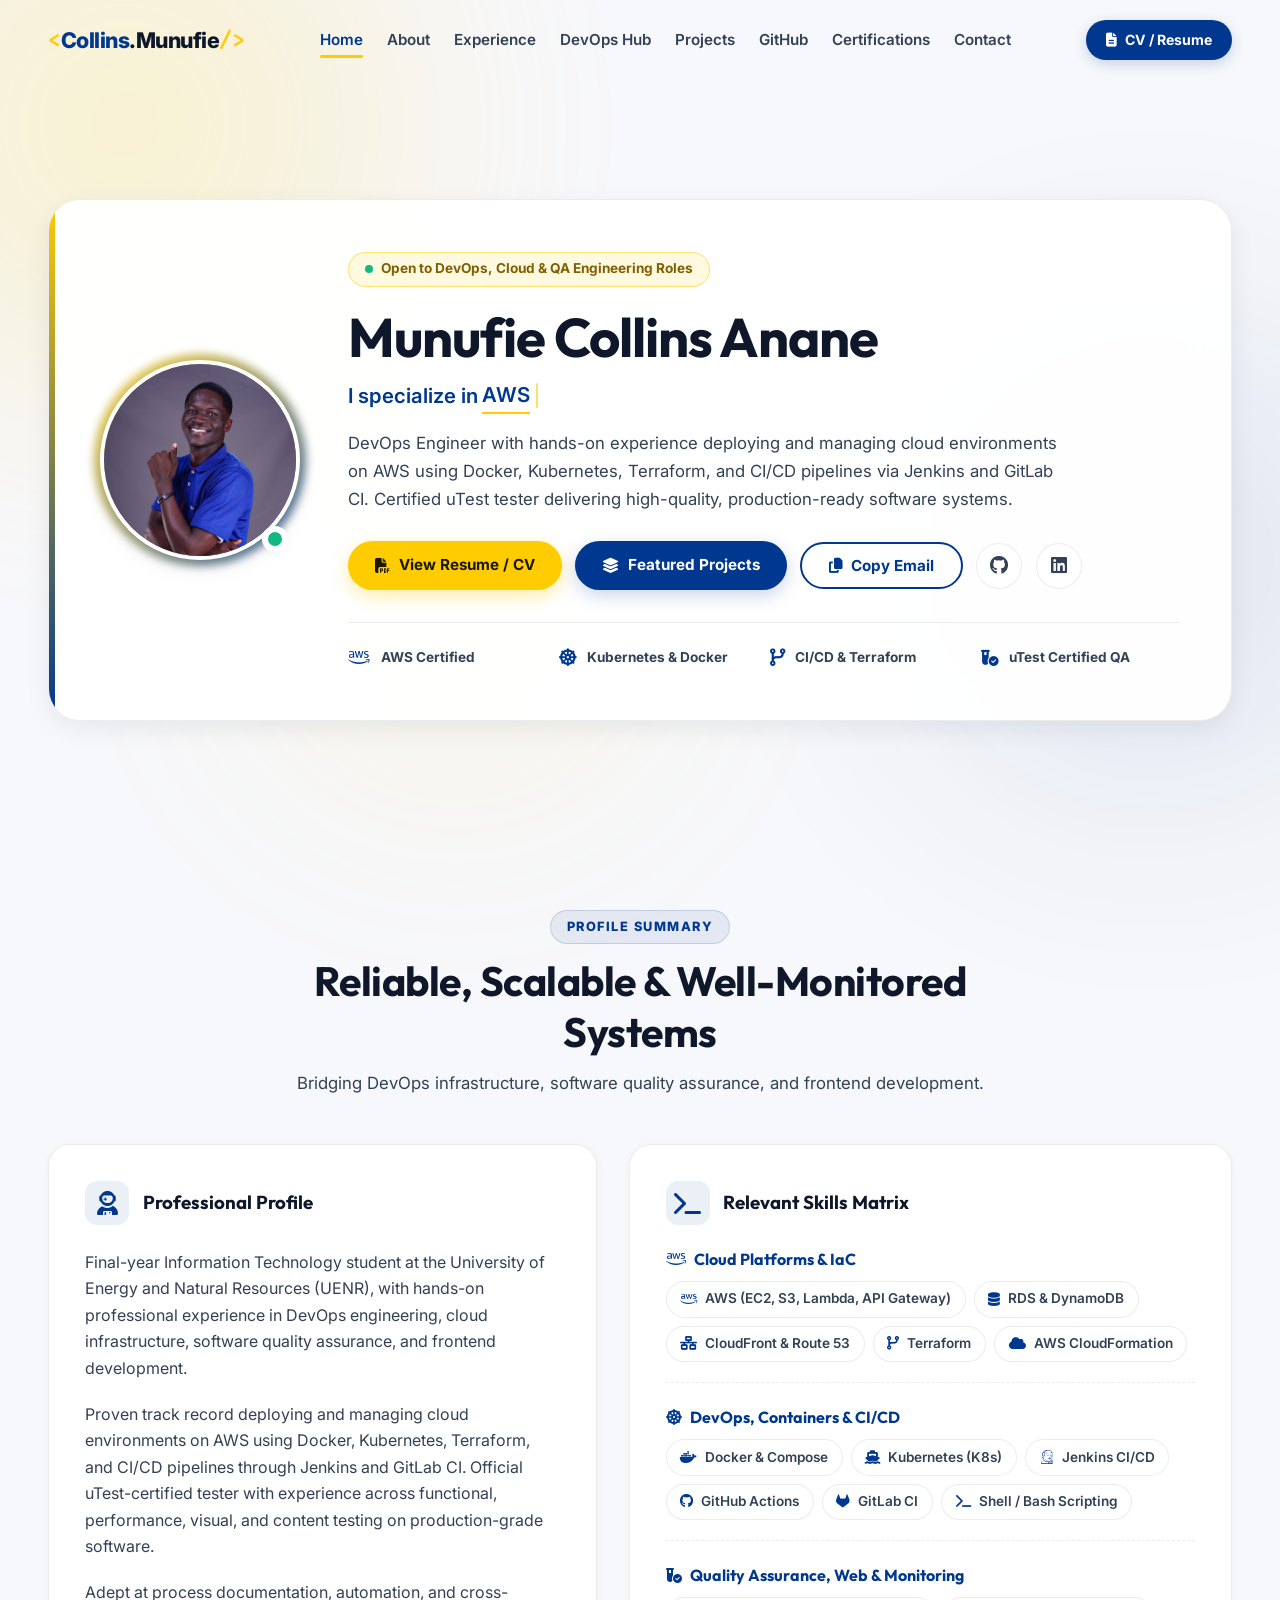
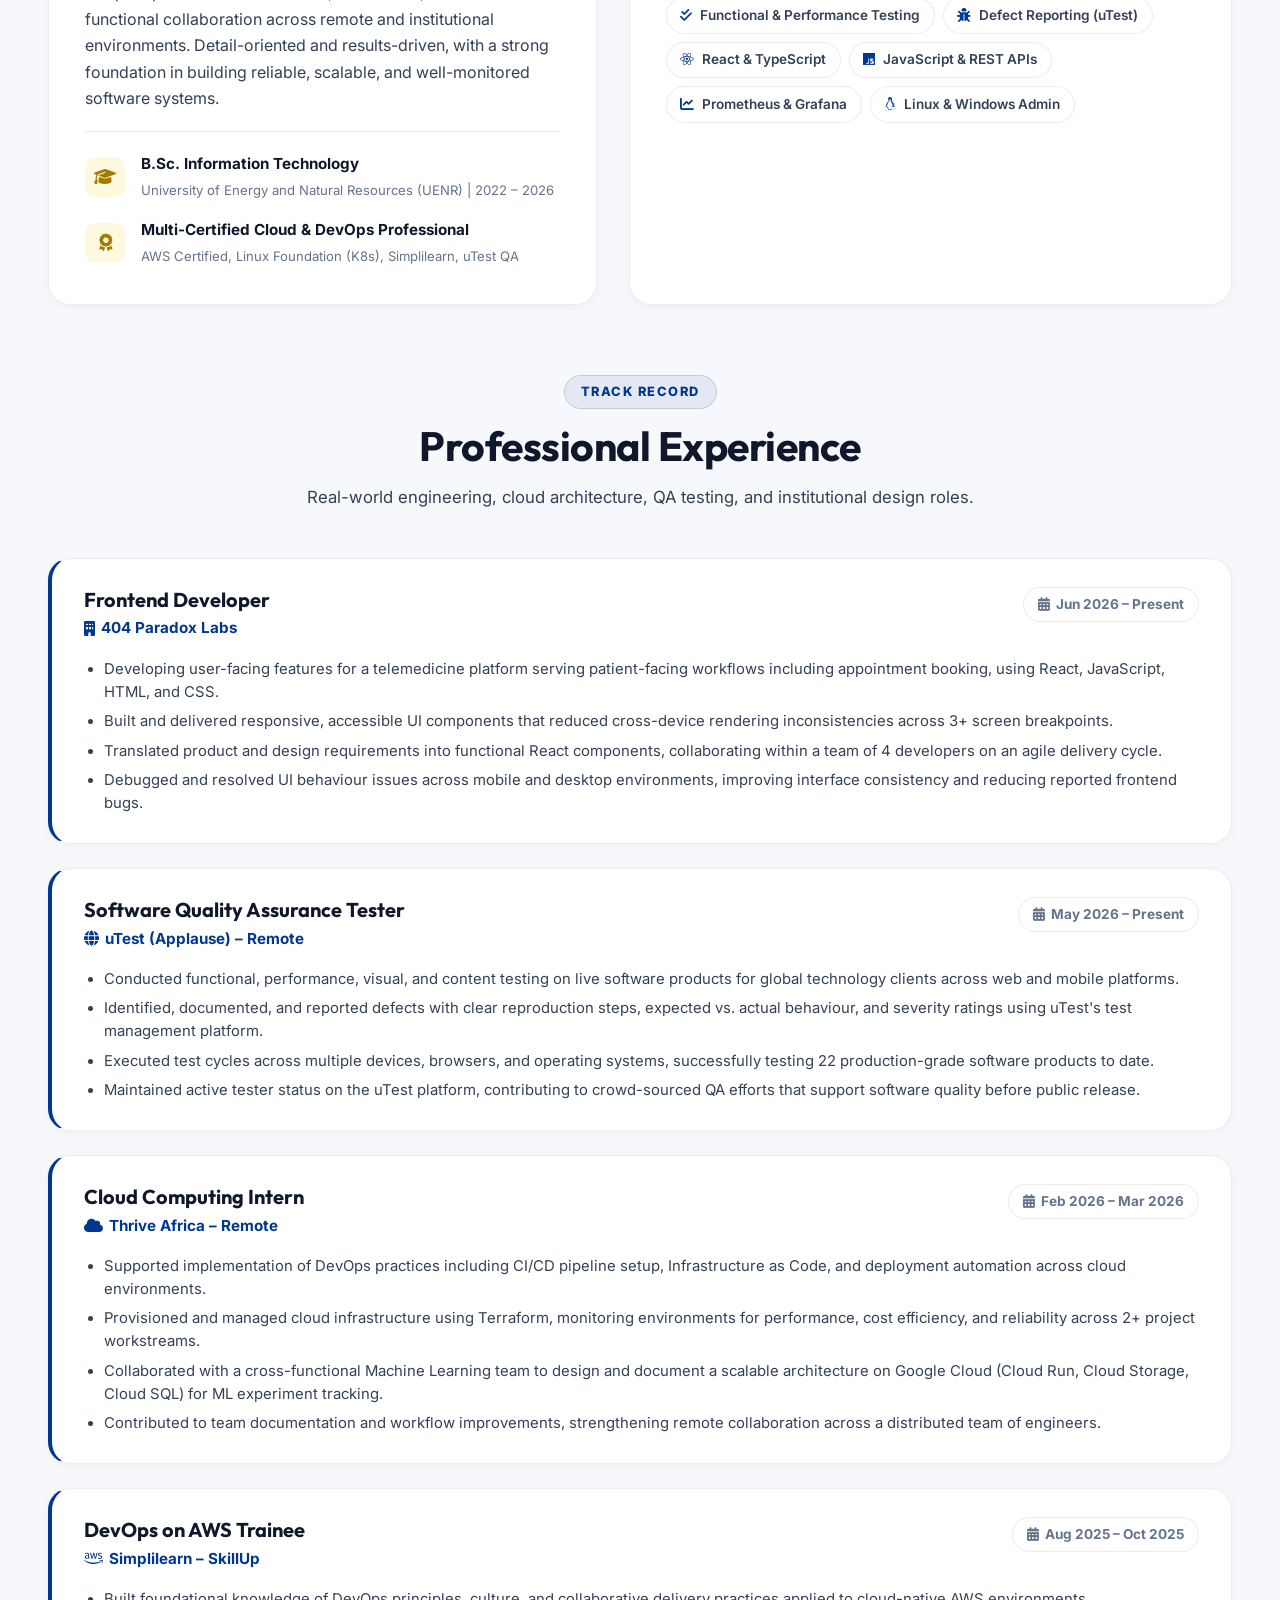
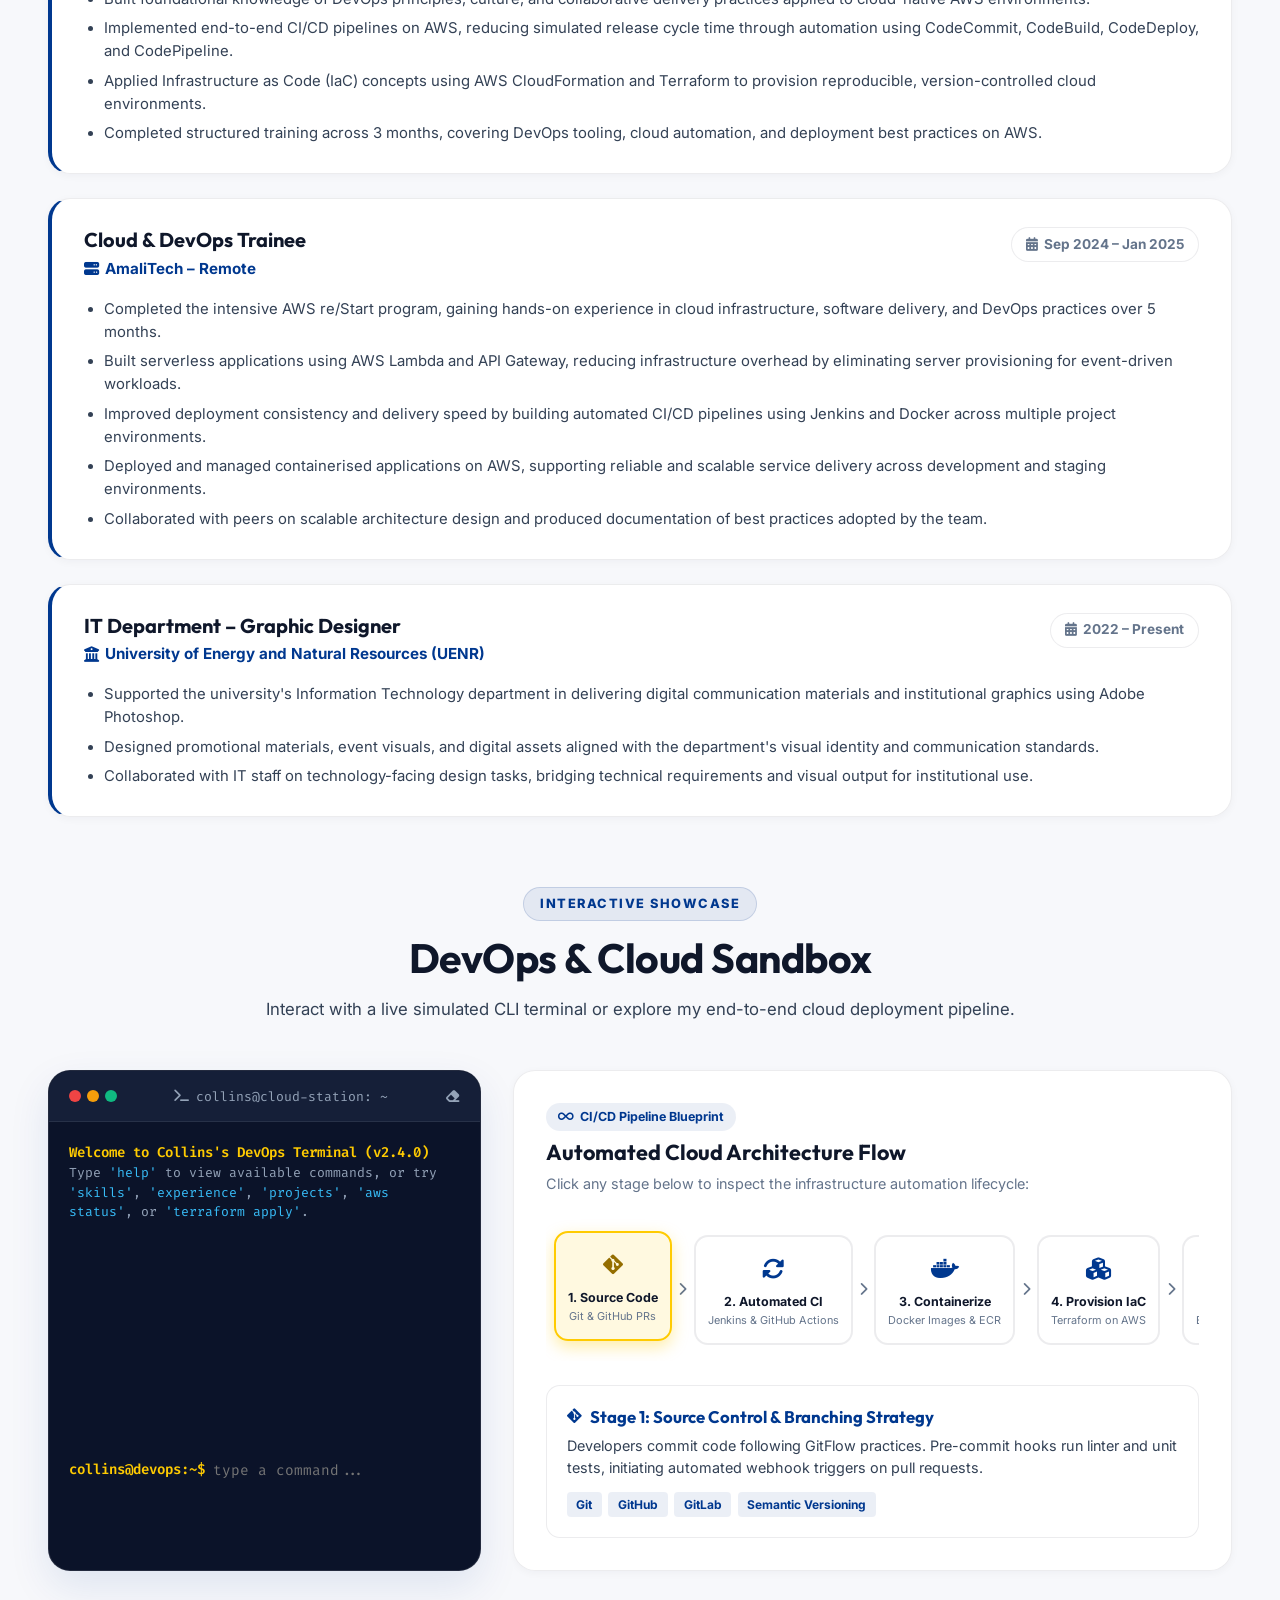
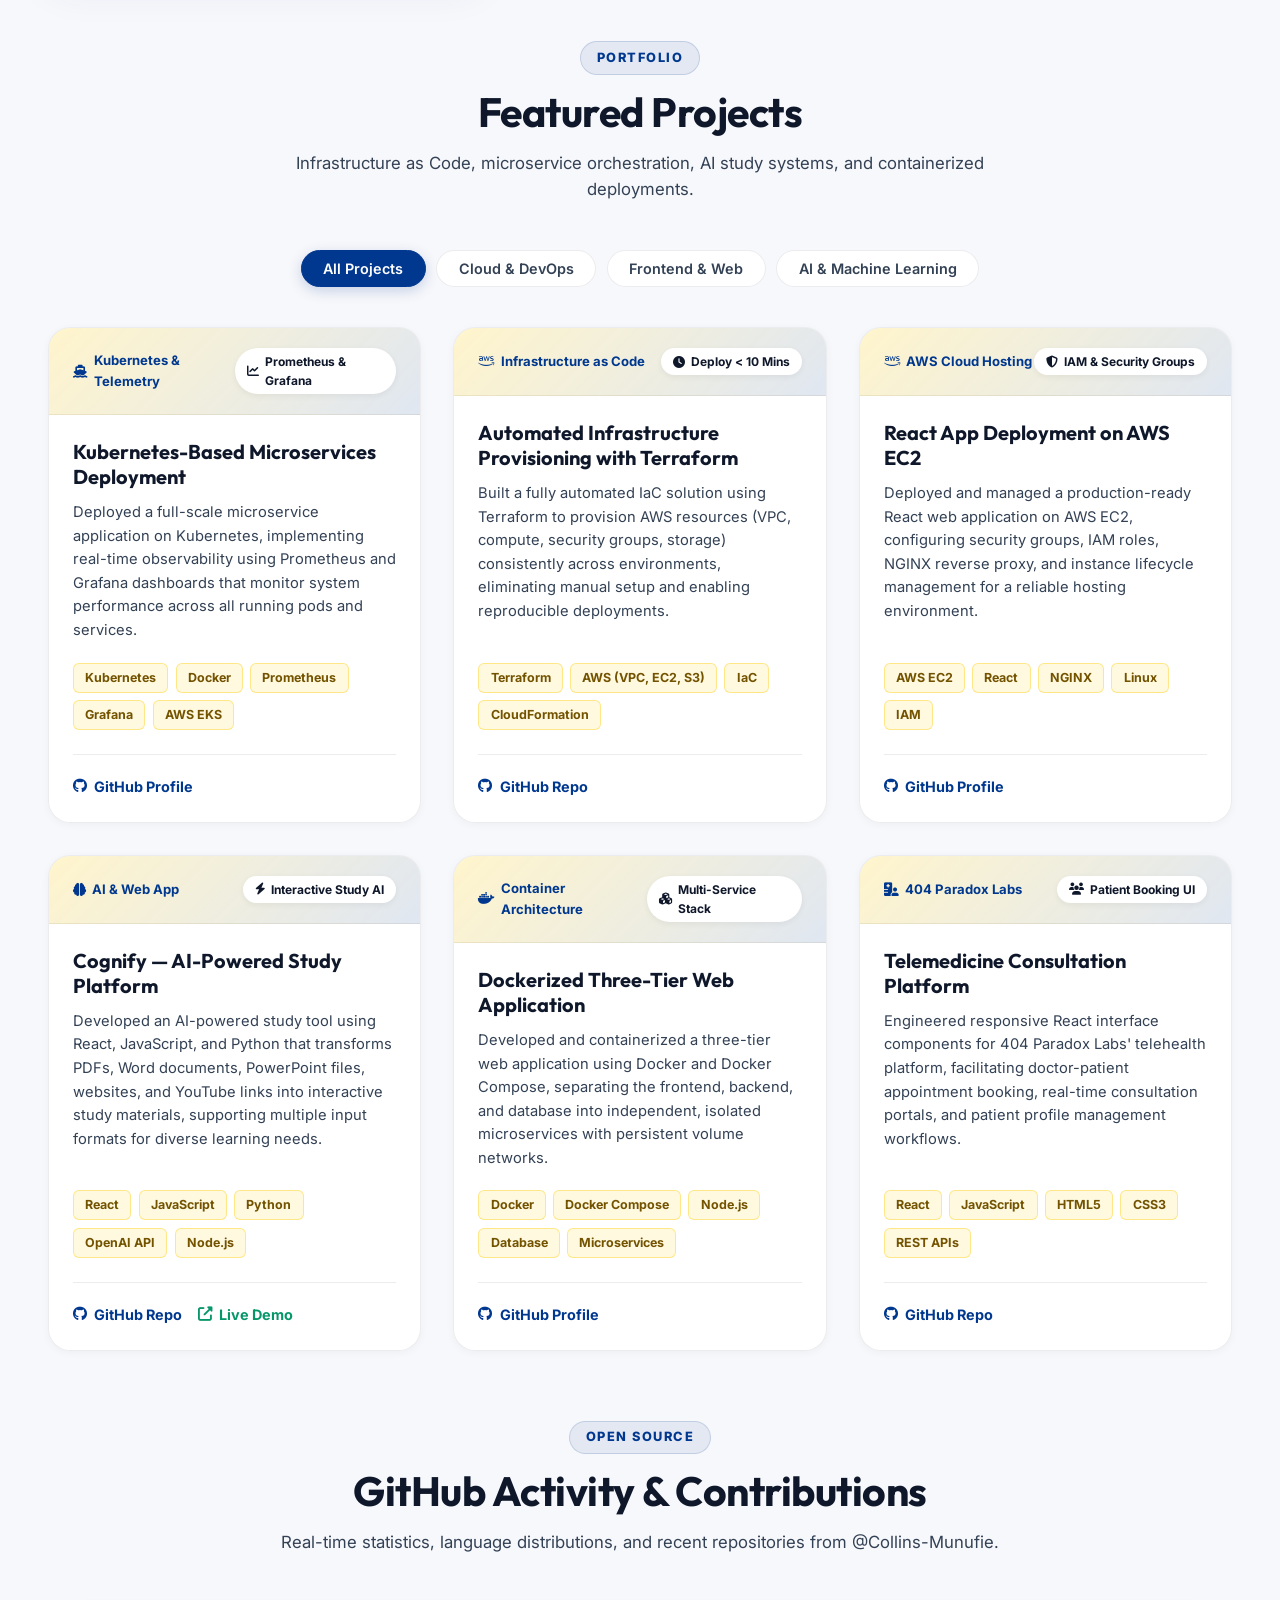
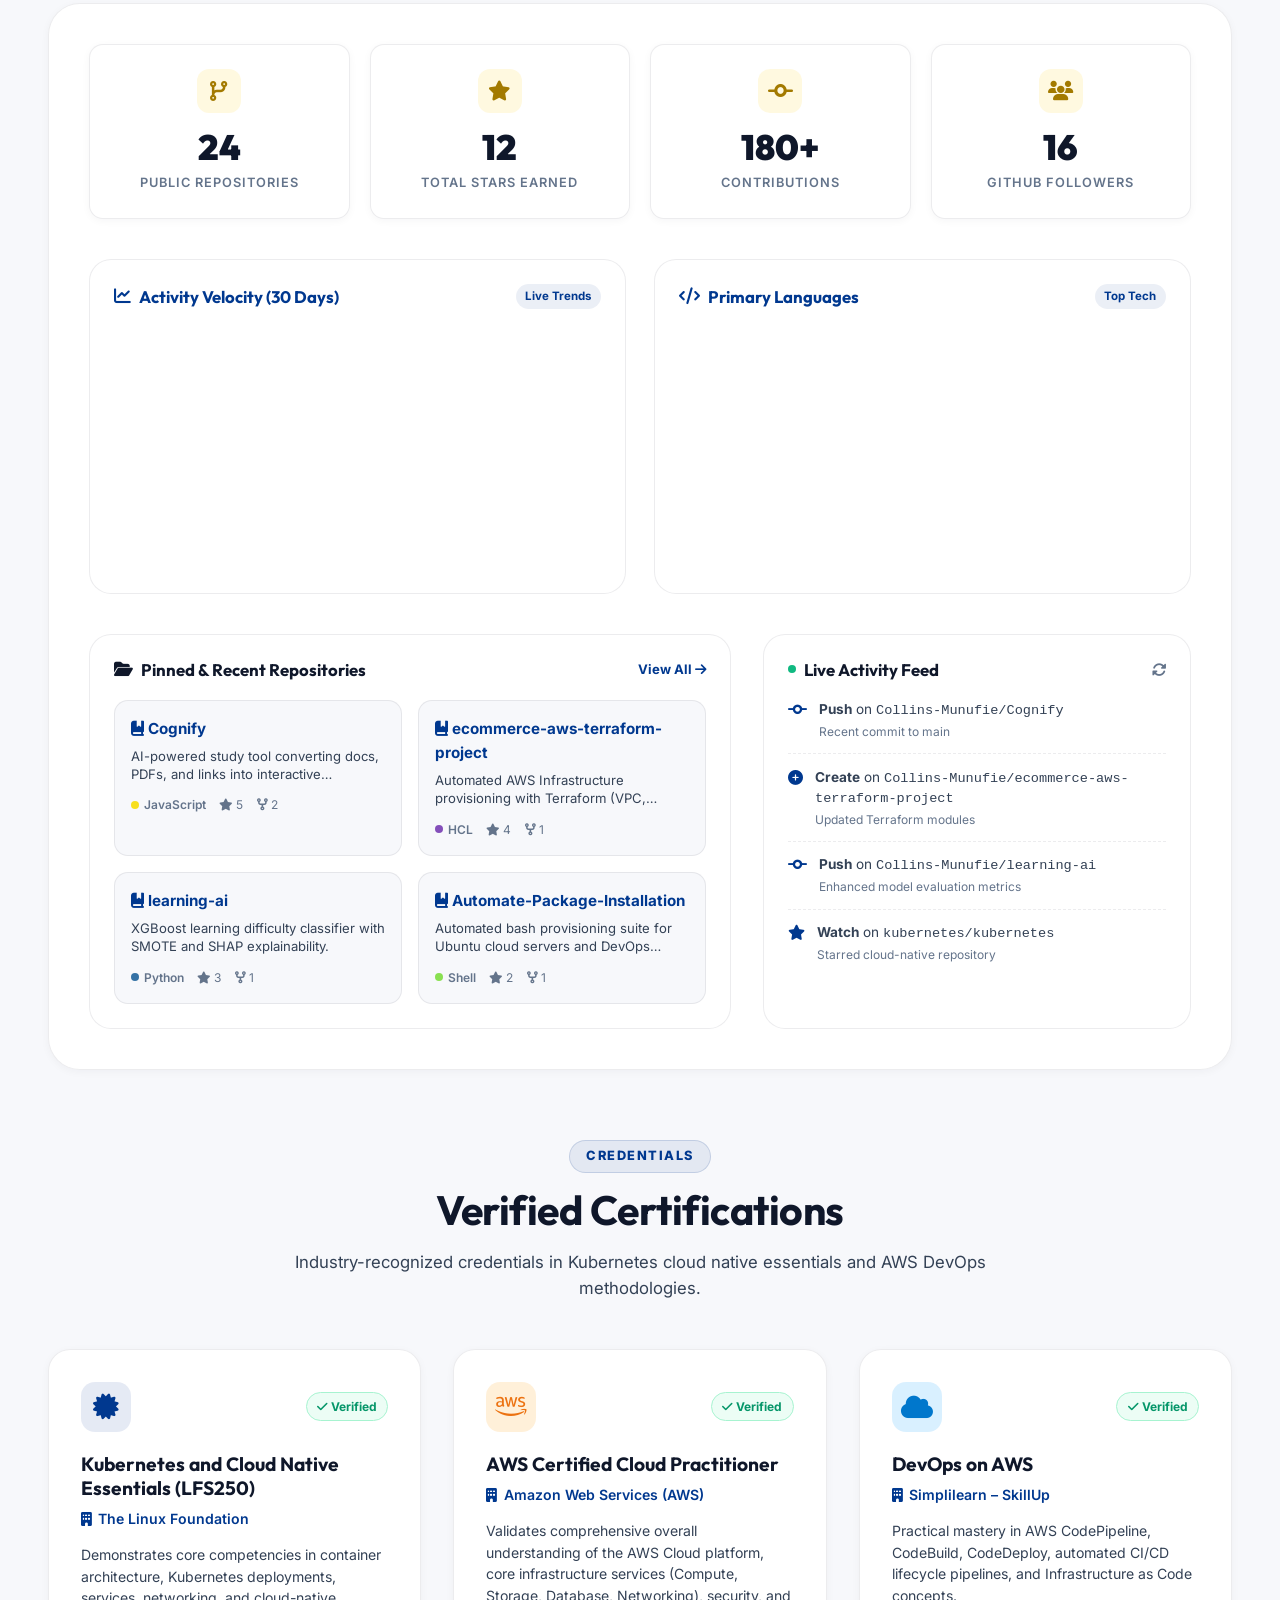
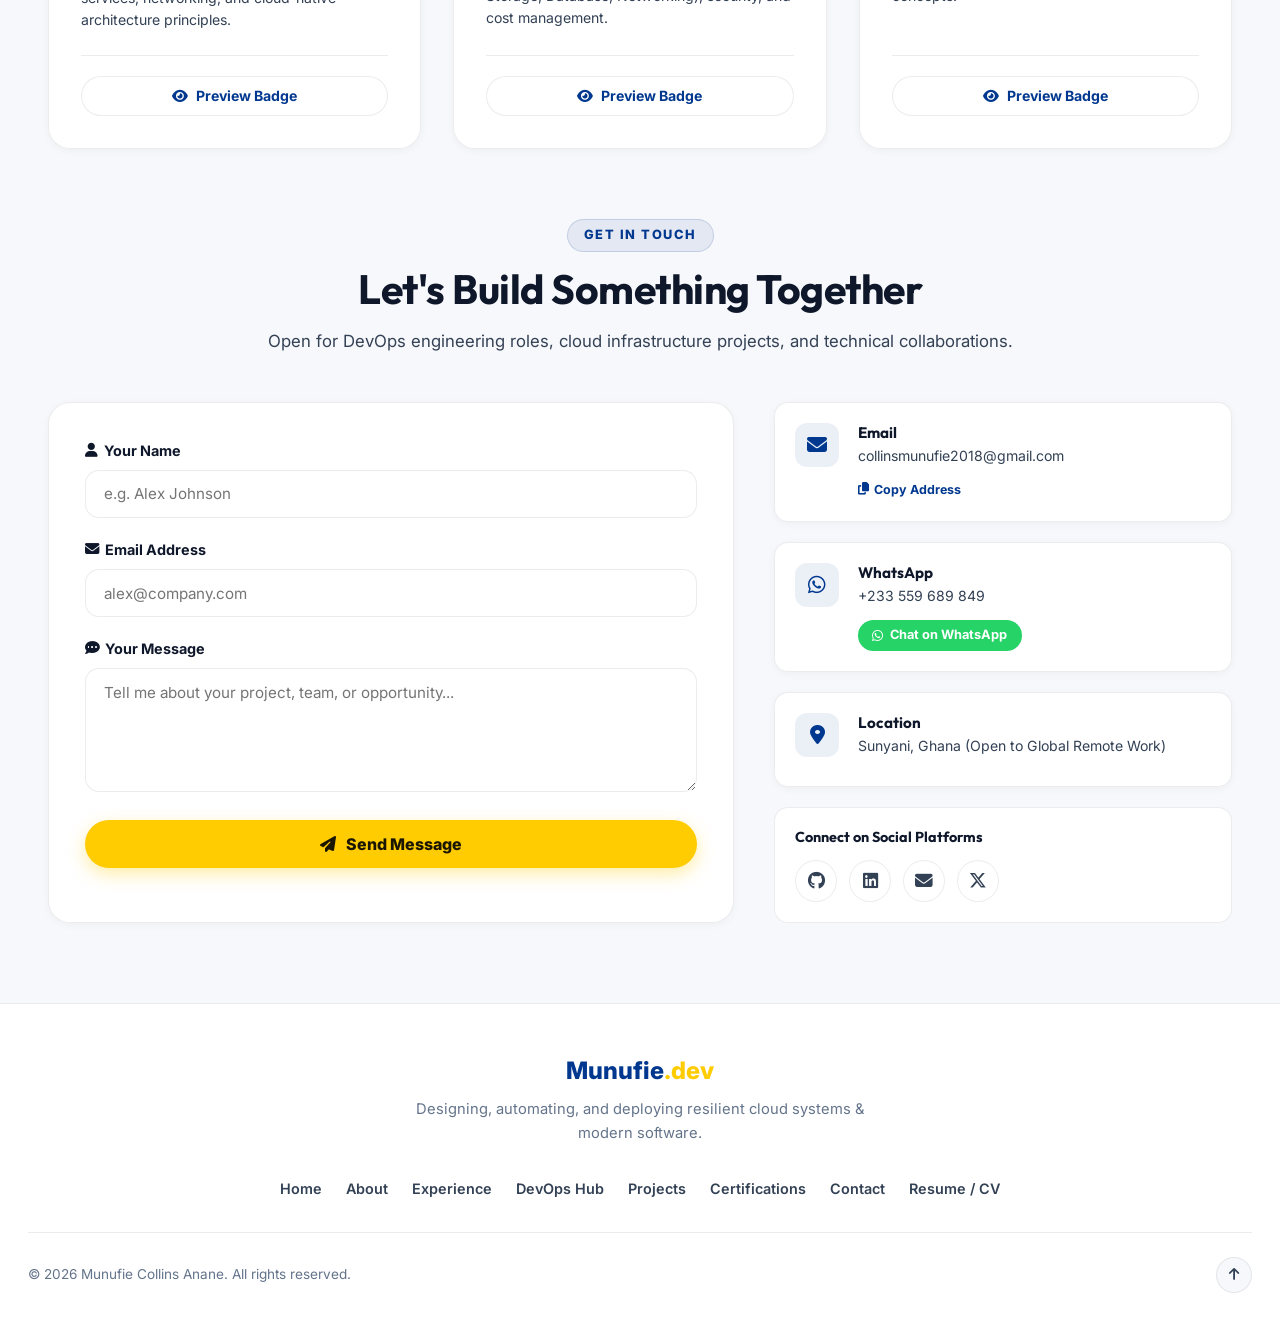
==== commit ef7cd33f: "feat: overhaul portfolio and synchronize with authentic CV details" ====
--- a/index.html
+++ b/index.html
@@ -4,63 +4,173 @@
 <head>
   <meta charset="UTF-8" />
   <meta name="viewport" content="width=device-width, initial-scale=1.0" />
-  <title>Collins Munufie | Cloud DevOps Portfolio</title>
+  <title>Munufie Collins Anane | DevOps Engineer & Software Developer</title>
+  <meta name="description"
+    content="Official portfolio of Munufie Collins Anane — DevOps Engineer, Cloud Practitioner, QA Tester, and Frontend Developer specializing in AWS, Docker, Kubernetes, Terraform, and CI/CD automation." />
+  <meta name="keywords"
+    content="Munufie Collins Anane, Collins Munufie, DevOps Engineer, AWS, Terraform, Kubernetes, Docker, CI/CD, React, uTest, QA Tester, Ghana" />
+  <meta name="author" content="Munufie Collins Anane" />
+
+  <!-- Open Graph / Facebook -->
+  <meta property="og:type" content="website" />
+  <meta property="og:url" content="https://collinsmunufie.netlify.app/" />
+  <meta property="og:title" content="Munufie Collins Anane | DevOps Engineer" />
+  <meta property="og:description"
+    content="DevOps Engineer with hands-on experience across AWS Cloud, Kubernetes, Docker, Terraform, CI/CD, QA testing, and full-stack development." />
+  <meta property="og:image" content="collins.jpg" />
+
+  <!-- Twitter -->
+  <meta property="twitter:card" content="summary_large_image" />
+  <meta property="twitter:url" content="https://collinsmunufie.netlify.app/" />
+  <meta property="twitter:title" content="Munufie Collins Anane | DevOps Engineer" />
+  <meta property="twitter:description"
+    content="DevOps Engineer with hands-on experience across AWS Cloud, Kubernetes, Docker, Terraform, CI/CD, QA testing, and full-stack development." />
+  <meta property="twitter:image" content="collins.jpg" />
+
+  <!-- Schema.org JSON-LD -->
+  <script type="application/ld+json">
+  {
+    "@context": "https://schema.org",
+    "@type": "Person",
+    "name": "Munufie Collins Anane",
+    "url": "https://collinsmunufie.netlify.app/",
+    "image": "https://collinsmunufie.netlify.app/collins.jpg",
+    "jobTitle": "DevOps Engineer",
+    "alumniOf": "University of Energy and Natural Resources (UENR)",
+    "sameAs": [
+      "https://github.com/Collins-Munufie",
+      "https://www.linkedin.com/in/collins-munufie/",
+      "https://x.com/CMunufie8438"
+    ],
+    "knowsAbout": [
+      "Amazon Web Services (AWS)",
+      "DevOps",
+      "Docker",
+      "Kubernetes",
+      "Terraform",
+      "CI/CD Pipelines",
+      "Software Quality Assurance",
+      "React",
+      "Python"
+    ]
+  }
+  </script>
+
+  <!-- Fonts & Icons -->
   <link rel="preconnect" href="https://fonts.googleapis.com" />
   <link rel="preconnect" href="https://fonts.gstatic.com" crossorigin />
   <link
-    href="https://fonts.googleapis.com/css2?family=Inter:wght@300;400;500;600;700;800&family=Outfit:wght@300;400;500;600;700;800&display=swap"
+    href="https://fonts.googleapis.com/css2?family=Fira+Code:wght@400;500;600&family=Inter:wght@300;400;500;600;700;800&family=Outfit:wght@400;500;600;700;800;900&display=swap"
     rel="stylesheet" />
-  <link rel="stylesheet" href="https://cdnjs.cloudflare.com/ajax/libs/font-awesome/6.4.0/css/all.min.css" />
+  <link rel="stylesheet" href="https://cdnjs.cloudflare.com/ajax/libs/font-awesome/6.5.1/css/all.min.css" />
   <script src="https://cdnjs.cloudflare.com/ajax/libs/Chart.js/4.4.0/chart.umd.min.js"></script>
+
   <link rel="stylesheet" href="styles.css" />
   <link rel="icon" type="image/png" href="favicon.png" />
 </head>
 
 <body>
-  <!-- Decorative Orbs -->
+  <!-- Decorative Ambient Orbs -->
   <div class="orb orb-1"></div>
   <div class="orb orb-2"></div>
   <div class="orb orb-3"></div>
-  <!-- Navbar -->
-  <nav id="home">
-    <div class="container">
-      <!-- <a href="#" class="logo">Munufie<span> Collins</span></a> -->
-      <div class="nav-links">
-        <a href="#home">Home</a>
-        <a href="#about">About</a>
-        <a href="#projects">Projects</a>
-        <a href="#github-activity">GitHub</a>
-        <a href="#certifications">Certifications</a>
-        <a href="#blog">Blog</a>
-        <a href="#contact">Contact</a>
-      </div>
-      <div class="burger" id="burger-menu">
-        <div class="line1"></div>
-        <div class="line2"></div>
-        <div class="line3"></div>
+
+  <!-- Toast Notification Container -->
+  <div id="toast-container" class="toast-container" aria-live="polite"></div>
+
+  <!-- Navigation Bar -->
+  <nav id="navbar">
+    <div class="nav-container">
+      <a href="#home" class="logo">
+        <span class="logo-bracket">&lt;</span>Collins<span class="logo-accent">.Munufie</span><span class="logo-bracket"> /&gt;</span>
+      </a>
+
+      <div class="nav-links" id="nav-links">
+        <a href="#home" class="nav-link active">Home</a>
+        <a href="#about" class="nav-link">About</a>
+        <a href="#experience" class="nav-link">Experience</a>
+        <a href="#devops-hub" class="nav-link">DevOps Hub</a>
+        <a href="#projects" class="nav-link">Projects</a>
+        <a href="#github-activity" class="nav-link">GitHub</a>
+        <a href="#certifications" class="nav-link">Certifications</a>
+        <a href="#contact" class="nav-link">Contact</a>
+      </div>
+
+      <div class="nav-actions">
+        <a href="resume.html" target="_blank" class="nav-cta-btn">
+          <i class="fas fa-file-alt"></i> <span>CV / Resume</span>
+        </a>
+        <button class="burger" id="burger-menu" aria-label="Toggle navigation menu">
+          <span class="line line1"></span>
+          <span class="line line2"></span>
+          <span class="line line3"></span>
+        </button>
       </div>
     </div>
   </nav>
 
   <!-- Hero Section -->
-  <section id="home" class="hero">
-    <div class="hero-content">
-      <div class="profile-header-main">
-        <img id="github-avatar" src="collins.jpg" alt="Collins Munufie" class="github-avatar-hero" />
-        <div class="profile-info-hero">
-          <h1 id="github-name">Collins Munufie</h1>
-          <p id="github-bio" class="tagline">
-            Information Technology Professional | Software Development | Cloud
-            Devops Engineering
+  <section id="home" class="hero-section">
+    <div class="hero-wrapper">
+      <div class="profile-card-hero">
+        <div class="avatar-container">
+          <div class="avatar-glow-ring"></div>
+          <img id="github-avatar" src="collins.jpg" alt="Munufie Collins Anane" class="hero-avatar" />
+          <div class="status-indicator" title="Available for DevOps & Engineering Opportunities">
+            <span class="status-dot"></span>
+          </div>
+        </div>
+
+        <div class="hero-details">
+          <div class="availability-pill">
+            <span class="pulse-dot"></span> Open to DevOps, Cloud & QA Engineering Roles
+          </div>
+          <h1 class="hero-name" id="github-name">Munufie Collins Anane</h1>
+          <div class="typewriter-container">
+            <span class="typewriter-prefix">I specialize in </span>
+            <span class="typewriter-text" id="typewriter"></span>
+            <span class="cursor-blink">|</span>
+          </div>
+          <p class="hero-bio" id="github-bio">
+            DevOps Engineer with hands-on experience deploying and managing cloud environments on AWS using Docker, Kubernetes, Terraform, and CI/CD pipelines via Jenkins and GitLab CI. Certified uTest tester delivering high-quality, production-ready software systems.
           </p>
+
           <div class="hero-actions">
-            <a href="resume.html" target="_blank" class="cta-button">
-              <i class="fas fa-file-pdf"></i> View Resume
-            </a>
-            <a id="github-link" href="https://github.com/Collins-Munufie" target="_blank" class="cta-button secondary">
-              <i class="fab fa-github"></i> GitHub
-            </a>
-            <a href="#projects" class="cta-button secondary">Projects</a>
+            <a href="resume.html" target="_blank" class="cta-button primary">
+              <i class="fas fa-file-pdf"></i> View Resume / CV
+            </a>
+            <a href="#projects" class="cta-button secondary">
+              <i class="fas fa-layer-group"></i> Featured Projects
+            </a>
+            <button type="button" class="cta-button outline" id="copy-email-btn" data-email="collinsmunufie2018@gmail.com">
+              <i class="fas fa-copy"></i> Copy Email
+            </button>
+            <a id="github-link" href="https://github.com/Collins-Munufie" target="_blank" class="cta-button ghost" aria-label="GitHub Profile">
+              <i class="fab fa-github"></i>
+            </a>
+            <a href="https://www.linkedin.com/in/collins-munufie/" target="_blank" class="cta-button ghost" aria-label="LinkedIn Profile">
+              <i class="fab fa-linkedin"></i>
+            </a>
+          </div>
+
+          <!-- Quick Highlight Metrics -->
+          <div class="hero-quick-stats">
+            <div class="quick-stat-item">
+              <i class="fab fa-aws"></i>
+              <span>AWS Certified</span>
+            </div>
+            <div class="quick-stat-item">
+              <i class="fas fa-dharmachakra"></i>
+              <span>Kubernetes & Docker</span>
+            </div>
+            <div class="quick-stat-item">
+              <i class="fas fa-code-branch"></i>
+              <span>CI/CD & Terraform</span>
+            </div>
+            <div class="quick-stat-item">
+              <i class="fas fa-vial-circle-check"></i>
+              <span>uTest Certified QA</span>
+            </div>
           </div>
         </div>
       </div>
@@ -68,205 +178,485 @@
   </section>
 
   <!-- About Section -->
-  <section id="about">
-    <h2 class="section-title">About Me</h2>
-    <div class="about-content">
-      <div class="about-text">
+  <section id="about" class="content-section">
+    <div class="section-header">
+      <span class="section-tag">Profile Summary</span>
+      <h2 class="section-title">Reliable, Scalable & Well-Monitored Systems</h2>
+      <p class="section-subtitle">Bridging DevOps infrastructure, software quality assurance, and frontend development.</p>
+    </div>
+
+    <div class="about-grid">
+      <div class="about-card bio-card">
+        <div class="bio-header">
+          <i class="fas fa-user-astronaut bio-icon"></i>
+          <h3>Professional Profile</h3>
+        </div>
         <p>
-          Final-year Information Technology student with a strong foundation
-          in software development, cloud computing, and DevOps practices,
-          gained through hands-on projects and structured training programs.
-          Comfortable working across technical and business functions, with
-          experience in process documentation, automation, and
-          cross-functional collaboration. Adaptable, detail-oriented, and
-          eager to bring problem-solving and technology skills to support
-          Petra's operations, digital initiatives, and client-focused
-          solutions during National Service.
+          Final-year Information Technology student at the University of Energy and Natural Resources (UENR), with hands-on professional experience in DevOps engineering, cloud infrastructure, software quality assurance, and frontend development.
         </p>
-      </div>
-      <div class="skills-grid">
-        <div class="skill-item">
-          <i class="fab fa-aws"></i>
-          <strong>AWS Cloud Platform</strong>
-        </div>
-        <div class="skill-item">
-          <i class="fas fa-code-branch"></i>
-          <strong>Terraform & CloudFormation</strong>
-        </div>
-        <div class="skill-item">
-          <i class="fas fa-ship"></i>
-          <strong>Docker & Kubernetes</strong>
-        </div>
-        <div class="skill-item">
-          <i class="fas fa-sync-alt"></i>
-          <strong>CI/CD Pipelines</strong>
-        </div>
-        <div class="skill-item">
-          <i class="fab fa-python"></i>
-          <strong>Python & Bash</strong>
-        </div>
-        <div class="skill-item">
-          <i class="fas fa-chart-line"></i>
-          <strong>Prometheus & Grafana</strong>
-        </div>
-        <div class="skill-item">
-          <i class="fab fa-github"></i>
-          <strong>GitHub Actions</strong>
-        </div>
-        <div class="skill-item">
-          <i class="fab fa-jenkins"></i>
-          <strong>Jenkins</strong>
-        </div>
-      </div>
-      <!-- <div class="cert-badge-row">
-          <h3 class="cert-badge-title">Certifications</h3>
-          <div class="cert-badges">
-            <span class="cert-badge"
-              >Kubernetes &amp; Cloud Native Essentials</span
-            >
-            <span class="cert-badge">AWS Certified Cloud Practitioner</span>
-            <span class="cert-badge">Fundamentals of DevOps on AWS</span>
-          </div>
-        </div> -->
+        <p>
+          Proven track record deploying and managing cloud environments on AWS using Docker, Kubernetes, Terraform, and CI/CD pipelines through Jenkins and GitLab CI. Official uTest-certified tester with experience across functional, performance, visual, and content testing on production-grade software.
+        </p>
+        <p>
+          Adept at process documentation, automation, and cross-functional collaboration across remote and institutional environments. Detail-oriented and results-driven, with a strong foundation in building reliable, scalable, and well-monitored software systems.
+        </p>
+        
+        <div class="bio-highlights">
+          <div class="highlight-item">
+            <div class="highlight-icon"><i class="fas fa-graduation-cap"></i></div>
+            <div>
+              <strong>B.Sc. Information Technology</strong>
+              <small>University of Energy and Natural Resources (UENR) | 2022 – 2026</small>
+            </div>
+          </div>
+          <div class="highlight-item">
+            <div class="highlight-icon"><i class="fas fa-award"></i></div>
+            <div>
+              <strong>Multi-Certified Cloud & DevOps Professional</strong>
+              <small>AWS Certified, Linux Foundation (K8s), Simplilearn, uTest QA</small>
+            </div>
+          </div>
+        </div>
+      </div>
+
+      <!-- Categorized Skills Grid -->
+      <div class="about-card skills-container-card">
+        <div class="skills-header">
+          <i class="fas fa-terminal skills-icon"></i>
+          <h3>Relevant Skills Matrix</h3>
+        </div>
+
+        <div class="skills-categories">
+          <!-- Category 1: Cloud & DevOps -->
+          <div class="skill-category-group">
+            <h4 class="category-title"><i class="fab fa-aws"></i> Cloud Platforms & IaC</h4>
+            <div class="skill-tags">
+              <span class="skill-pill"><i class="fab fa-aws"></i> AWS (EC2, S3, Lambda, API Gateway)</span>
+              <span class="skill-pill"><i class="fas fa-database"></i> RDS & DynamoDB</span>
+              <span class="skill-pill"><i class="fas fa-network-wired"></i> CloudFront & Route 53</span>
+              <span class="skill-pill"><i class="fas fa-code-branch"></i> Terraform</span>
+              <span class="skill-pill"><i class="fas fa-cloud"></i> AWS CloudFormation</span>
+            </div>
+          </div>
+
+          <!-- Category 2: Containers & CI/CD -->
+          <div class="skill-category-group">
+            <h4 class="category-title"><i class="fas fa-dharmachakra"></i> DevOps, Containers & CI/CD</h4>
+            <div class="skill-tags">
+              <span class="skill-pill"><i class="fab fa-docker"></i> Docker & Compose</span>
+              <span class="skill-pill"><i class="fas fa-ship"></i> Kubernetes (K8s)</span>
+              <span class="skill-pill"><i class="fab fa-jenkins"></i> Jenkins CI/CD</span>
+              <span class="skill-pill"><i class="fab fa-github"></i> GitHub Actions</span>
+              <span class="skill-pill"><i class="fab fa-gitlab"></i> GitLab CI</span>
+              <span class="skill-pill"><i class="fas fa-terminal"></i> Shell / Bash Scripting</span>
+            </div>
+          </div>
+
+          <!-- Category 3: Web, QA & Monitoring -->
+          <div class="skill-category-group">
+            <h4 class="category-title"><i class="fas fa-vial-circle-check"></i> Quality Assurance, Web & Monitoring</h4>
+            <div class="skill-tags">
+              <span class="skill-pill"><i class="fas fa-check-double"></i> Functional & Performance Testing</span>
+              <span class="skill-pill"><i class="fas fa-bug"></i> Defect Reporting (uTest)</span>
+              <span class="skill-pill"><i class="fab fa-react"></i> React & TypeScript</span>
+              <span class="skill-pill"><i class="fab fa-js"></i> JavaScript & REST APIs</span>
+              <span class="skill-pill"><i class="fas fa-chart-line"></i> Prometheus & Grafana</span>
+              <span class="skill-pill"><i class="fab fa-linux"></i> Linux & Windows Admin</span>
+            </div>
+          </div>
+        </div>
+      </div>
     </div>
   </section>
 
+  <!-- Experience Timeline Section -->
+  <section id="experience" class="content-section">
+    <div class="section-header">
+      <span class="section-tag">Track Record</span>
+      <h2 class="section-title">Professional Experience</h2>
+      <p class="section-subtitle">Real-world engineering, cloud architecture, QA testing, and institutional design roles.</p>
+    </div>
+
+    <div class="experience-timeline">
+      <!-- Role 1: 404 Paradox Labs -->
+      <div class="timeline-card">
+        <div class="timeline-header">
+          <div class="timeline-role-info">
+            <h3>Frontend Developer</h3>
+            <span class="timeline-company"><i class="fas fa-building"></i> 404 Paradox Labs</span>
+          </div>
+          <span class="timeline-date"><i class="fas fa-calendar-alt"></i> Jun 2026 – Present</span>
+        </div>
+        <ul class="timeline-list">
+          <li>Developing user-facing features for a telemedicine platform serving patient-facing workflows including appointment booking, using React, JavaScript, HTML, and CSS.</li>
+          <li>Built and delivered responsive, accessible UI components that reduced cross-device rendering inconsistencies across 3+ screen breakpoints.</li>
+          <li>Translated product and design requirements into functional React components, collaborating within a team of 4 developers on an agile delivery cycle.</li>
+          <li>Debugged and resolved UI behaviour issues across mobile and desktop environments, improving interface consistency and reducing reported frontend bugs.</li>
+        </ul>
+      </div>
+
+      <!-- Role 2: uTest -->
+      <div class="timeline-card">
+        <div class="timeline-header">
+          <div class="timeline-role-info">
+            <h3>Software Quality Assurance Tester</h3>
+            <span class="timeline-company"><i class="fas fa-globe"></i> uTest (Applause) – Remote</span>
+          </div>
+          <span class="timeline-date"><i class="fas fa-calendar-alt"></i> May 2026 – Present</span>
+        </div>
+        <ul class="timeline-list">
+          <li>Conducted functional, performance, visual, and content testing on live software products for global technology clients across web and mobile platforms.</li>
+          <li>Identified, documented, and reported defects with clear reproduction steps, expected vs. actual behaviour, and severity ratings using uTest's test management platform.</li>
+          <li>Executed test cycles across multiple devices, browsers, and operating systems, successfully testing 22 production-grade software products to date.</li>
+          <li>Maintained active tester status on the uTest platform, contributing to crowd-sourced QA efforts that support software quality before public release.</li>
+        </ul>
+      </div>
+
+      <!-- Role 3: Thrive Africa -->
+      <div class="timeline-card">
+        <div class="timeline-header">
+          <div class="timeline-role-info">
+            <h3>Cloud Computing Intern</h3>
+            <span class="timeline-company"><i class="fas fa-cloud"></i> Thrive Africa – Remote</span>
+          </div>
+          <span class="timeline-date"><i class="fas fa-calendar-alt"></i> Feb 2026 – Mar 2026</span>
+        </div>
+        <ul class="timeline-list">
+          <li>Supported implementation of DevOps practices including CI/CD pipeline setup, Infrastructure as Code, and deployment automation across cloud environments.</li>
+          <li>Provisioned and managed cloud infrastructure using Terraform, monitoring environments for performance, cost efficiency, and reliability across 2+ project workstreams.</li>
+          <li>Collaborated with a cross-functional Machine Learning team to design and document a scalable architecture on Google Cloud (Cloud Run, Cloud Storage, Cloud SQL) for ML experiment tracking.</li>
+          <li>Contributed to team documentation and workflow improvements, strengthening remote collaboration across a distributed team of engineers.</li>
+        </ul>
+      </div>
+
+      <!-- Role 4: Simplilearn -->
+      <div class="timeline-card">
+        <div class="timeline-header">
+          <div class="timeline-role-info">
+            <h3>DevOps on AWS Trainee</h3>
+            <span class="timeline-company"><i class="fab fa-aws"></i> Simplilearn – SkillUp</span>
+          </div>
+          <span class="timeline-date"><i class="fas fa-calendar-alt"></i> Aug 2025 – Oct 2025</span>
+        </div>
+        <ul class="timeline-list">
+          <li>Built foundational knowledge of DevOps principles, culture, and collaborative delivery practices applied to cloud-native AWS environments.</li>
+          <li>Implemented end-to-end CI/CD pipelines on AWS, reducing simulated release cycle time through automation using CodeCommit, CodeBuild, CodeDeploy, and CodePipeline.</li>
+          <li>Applied Infrastructure as Code (IaC) concepts using AWS CloudFormation and Terraform to provision reproducible, version-controlled cloud environments.</li>
+          <li>Completed structured training across 3 months, covering DevOps tooling, cloud automation, and deployment best practices on AWS.</li>
+        </ul>
+      </div>
+
+      <!-- Role 5: AmaliTech -->
+      <div class="timeline-card">
+        <div class="timeline-header">
+          <div class="timeline-role-info">
+            <h3>Cloud & DevOps Trainee</h3>
+            <span class="timeline-company"><i class="fas fa-server"></i> AmaliTech – Remote</span>
+          </div>
+          <span class="timeline-date"><i class="fas fa-calendar-alt"></i> Sep 2024 – Jan 2025</span>
+        </div>
+        <ul class="timeline-list">
+          <li>Completed the intensive AWS re/Start program, gaining hands-on experience in cloud infrastructure, software delivery, and DevOps practices over 5 months.</li>
+          <li>Built serverless applications using AWS Lambda and API Gateway, reducing infrastructure overhead by eliminating server provisioning for event-driven workloads.</li>
+          <li>Improved deployment consistency and delivery speed by building automated CI/CD pipelines using Jenkins and Docker across multiple project environments.</li>
+          <li>Deployed and managed containerised applications on AWS, supporting reliable and scalable service delivery across development and staging environments.</li>
+          <li>Collaborated with peers on scalable architecture design and produced documentation of best practices adopted by the team.</li>
+        </ul>
+      </div>
+
+      <!-- Role 6: UENR Graphic Designer -->
+      <div class="timeline-card">
+        <div class="timeline-header">
+          <div class="timeline-role-info">
+            <h3>IT Department – Graphic Designer</h3>
+            <span class="timeline-company"><i class="fas fa-university"></i> University of Energy and Natural Resources (UENR)</span>
+          </div>
+          <span class="timeline-date"><i class="fas fa-calendar-alt"></i> 2022 – Present</span>
+        </div>
+        <ul class="timeline-list">
+          <li>Supported the university's Information Technology department in delivering digital communication materials and institutional graphics using Adobe Photoshop.</li>
+          <li>Designed promotional materials, event visuals, and digital assets aligned with the department's visual identity and communication standards.</li>
+          <li>Collaborated with IT staff on technology-facing design tasks, bridging technical requirements and visual output for institutional use.</li>
+        </ul>
+      </div>
+    </div>
+  </section>
+
+  <!-- Interactive DevOps Hub Section -->
+  <section id="devops-hub" class="content-section">
+    <div class="section-header">
+      <span class="section-tag">Interactive Showcase</span>
+      <h2 class="section-title">DevOps & Cloud Sandbox</h2>
+      <p class="section-subtitle">Interact with a live simulated CLI terminal or explore my end-to-end cloud deployment pipeline.</p>
+    </div>
+
+    <div class="devops-hub-grid">
+      <!-- Interactive Terminal / CLI Sandbox -->
+      <div class="terminal-card">
+        <div class="terminal-topbar">
+          <div class="terminal-dots">
+            <span class="dot red"></span>
+            <span class="dot yellow"></span>
+            <span class="dot green"></span>
+          </div>
+          <div class="terminal-title">
+            <i class="fas fa-terminal"></i> collins@cloud-station: ~
+          </div>
+          <div class="terminal-actions">
+            <button class="term-btn" id="term-clear-btn" title="Clear Terminal"><i class="fas fa-eraser"></i></button>
+          </div>
+        </div>
+        <div class="terminal-body" id="terminal-body">
+          <div class="terminal-welcome">
+            <p><span class="term-accent">Welcome to Collins's DevOps Terminal (v2.4.0)</span></p>
+            <p class="term-dim">Type <span class="term-highlight">'help'</span> to view available commands, or try <span class="term-highlight">'skills'</span>, <span class="term-highlight">'experience'</span>, <span class="term-highlight">'projects'</span>, <span class="term-highlight">'aws status'</span>, or <span class="term-highlight">'terraform apply'</span>.</p>
+          </div>
+          <div id="terminal-output" class="terminal-output"></div>
+          <div class="terminal-input-line">
+            <span class="term-prompt">collins@devops:~$</span>
+            <input type="text" id="terminal-input" class="terminal-input" autocomplete="off" spellcheck="false" placeholder="type a command..." aria-label="Terminal command input" />
+          </div>
+        </div>
+      </div>
+
+      <!-- CI/CD & Cloud Pipeline Visualizer -->
+      <div class="pipeline-card">
+        <div class="pipeline-header">
+          <div class="pipeline-badge"><i class="fas fa-infinity"></i> CI/CD Pipeline Blueprint</div>
+          <h3>Automated Cloud Architecture Flow</h3>
+          <p>Click any stage below to inspect the infrastructure automation lifecycle:</p>
+        </div>
+
+        <div class="pipeline-flow" id="pipeline-flow">
+          <div class="pipeline-node active" data-stage="source">
+            <div class="node-icon"><i class="fab fa-git-alt"></i></div>
+            <div class="node-content">
+              <strong>1. Source Code</strong>
+              <small>Git & GitHub PRs</small>
+            </div>
+          </div>
+          <div class="pipeline-arrow"><i class="fas fa-chevron-right"></i></div>
+
+          <div class="pipeline-node" data-stage="ci">
+            <div class="node-icon"><i class="fas fa-sync-alt"></i></div>
+            <div class="node-content">
+              <strong>2. Automated CI</strong>
+              <small>Jenkins & GitHub Actions</small>
+            </div>
+          </div>
+          <div class="pipeline-arrow"><i class="fas fa-chevron-right"></i></div>
+
+          <div class="pipeline-node" data-stage="docker">
+            <div class="node-icon"><i class="fab fa-docker"></i></div>
+            <div class="node-content">
+              <strong>3. Containerize</strong>
+              <small>Docker Images & ECR</small>
+            </div>
+          </div>
+          <div class="pipeline-arrow"><i class="fas fa-chevron-right"></i></div>
+
+          <div class="pipeline-node" data-stage="iac">
+            <div class="node-icon"><i class="fas fa-cubes"></i></div>
+            <div class="node-content">
+              <strong>4. Provision IaC</strong>
+              <small>Terraform on AWS</small>
+            </div>
+          </div>
+          <div class="pipeline-arrow"><i class="fas fa-chevron-right"></i></div>
+
+          <div class="pipeline-node" data-stage="deploy">
+            <div class="node-icon"><i class="fab fa-aws"></i></div>
+            <div class="node-content">
+              <strong>5. AWS Deploy</strong>
+              <small>ECS / Lambda / S3</small>
+            </div>
+          </div>
+        </div>
+
+        <div class="pipeline-detail-box" id="pipeline-detail-box">
+          <h4 id="pipe-detail-title"><i class="fab fa-git-alt"></i> Stage 1: Source Control & Branching Strategy</h4>
+          <p id="pipe-detail-desc">Developers commit code following GitFlow practices. Pre-commit hooks run linter and unit tests, initiating automated webhook triggers on pull requests.</p>
+          <div class="pipe-tech-tags" id="pipe-detail-tags">
+            <span class="pipe-tag">Git</span>
+            <span class="pipe-tag">GitHub</span>
+            <span class="pipe-tag">GitLab</span>
+            <span class="pipe-tag">Semantic Versioning</span>
+          </div>
+        </div>
+      </div>
+    </div>
+  </section>
+
   <!-- Projects Section -->
-  <section id="projects">
-    <h2 class="section-title">Featured Projects</h2>
+  <section id="projects" class="content-section">
+    <div class="section-header">
+      <span class="section-tag">Portfolio</span>
+      <h2 class="section-title">Featured Projects</h2>
+      <p class="section-subtitle">Infrastructure as Code, microservice orchestration, AI study systems, and containerized deployments.</p>
+    </div>
+
+    <!-- Filter Tabs -->
+    <div class="project-filter-bar">
+      <button class="filter-btn active" data-filter="all">All Projects</button>
+      <button class="filter-btn" data-filter="cloud">Cloud & DevOps</button>
+      <button class="filter-btn" data-filter="fullstack">Frontend & Web</button>
+      <button class="filter-btn" data-filter="ai">AI & Machine Learning</button>
+    </div>
+
     <div class="projects-grid">
-      <div class="project-card">
-        <div class="project-image">
-          <i class="fas fa-brain"></i>
+      <!-- Project 1: Kubernetes-Based Microservices Deployment -->
+      <div class="project-card" data-category="cloud">
+        <div class="project-header-banner">
+          <div class="project-type-badge"><i class="fas fa-ship"></i> Kubernetes & Telemetry</div>
+          <div class="project-metric-badge"><i class="fas fa-chart-line"></i> Prometheus & Grafana</div>
         </div>
         <div class="project-content">
-          <h3 class="project-title">Cognify</h3>
+          <h3 class="project-title">Kubernetes-Based Microservices Deployment</h3>
           <p class="project-description">
-            An intelligent full-stack app that converts uploaded documents,
-            webpage links, and video URLs into interactive study modes using AI. It
-            generates structured question-and-answer cards to accelerate
-            studying and improve knowledge retention.
+            Deployed a full-scale microservice application on Kubernetes, implementing real-time observability using Prometheus and Grafana dashboards that monitor system performance across all running pods and services.
+          </p>
+          <div class="tech-stack">
+            <span class="tech-tag">Kubernetes</span>
+            <span class="tech-tag">Docker</span>
+            <span class="tech-tag">Prometheus</span>
+            <span class="tech-tag">Grafana</span>
+            <span class="tech-tag">AWS EKS</span>
+          </div>
+          <div class="project-links">
+            <a href="https://github.com/Collins-Munufie" target="_blank" class="project-link github-link">
+              <i class="fab fa-github"></i> GitHub Profile
+            </a>
+          </div>
+        </div>
+      </div>
+
+      <!-- Project 2: Automated Infrastructure Provisioning with Terraform -->
+      <div class="project-card" data-category="cloud">
+        <div class="project-header-banner">
+          <div class="project-type-badge"><i class="fab fa-aws"></i> Infrastructure as Code</div>
+          <div class="project-metric-badge"><i class="fas fa-clock"></i> Deploy &lt; 10 Mins</div>
+        </div>
+        <div class="project-content">
+          <h3 class="project-title">Automated Infrastructure Provisioning with Terraform</h3>
+          <p class="project-description">
+            Built a fully automated IaC solution using Terraform to provision AWS resources (VPC, compute, security groups, storage) consistently across environments, eliminating manual setup and enabling reproducible deployments.
+          </p>
+          <div class="tech-stack">
+            <span class="tech-tag">Terraform</span>
+            <span class="tech-tag">AWS (VPC, EC2, S3)</span>
+            <span class="tech-tag">IaC</span>
+            <span class="tech-tag">CloudFormation</span>
+          </div>
+          <div class="project-links">
+            <a href="https://github.com/Collins-Munufie/ecommerce-aws-terraform-project" target="_blank" class="project-link github-link">
+              <i class="fab fa-github"></i> GitHub Repo
+            </a>
+          </div>
+        </div>
+      </div>
+
+      <!-- Project 3: React App Deployment on AWS EC2 -->
+      <div class="project-card" data-category="cloud fullstack">
+        <div class="project-header-banner">
+          <div class="project-type-badge"><i class="fab fa-aws"></i> AWS Cloud Hosting</div>
+          <div class="project-metric-badge"><i class="fas fa-shield-alt"></i> IAM & Security Groups</div>
+        </div>
+        <div class="project-content">
+          <h3 class="project-title">React App Deployment on AWS EC2</h3>
+          <p class="project-description">
+            Deployed and managed a production-ready React web application on AWS EC2, configuring security groups, IAM roles, NGINX reverse proxy, and instance lifecycle management for a reliable hosting environment.
+          </p>
+          <div class="tech-stack">
+            <span class="tech-tag">AWS EC2</span>
+            <span class="tech-tag">React</span>
+            <span class="tech-tag">NGINX</span>
+            <span class="tech-tag">Linux</span>
+            <span class="tech-tag">IAM</span>
+          </div>
+          <div class="project-links">
+            <a href="https://github.com/Collins-Munufie" target="_blank" class="project-link github-link">
+              <i class="fab fa-github"></i> GitHub Profile
+            </a>
+          </div>
+        </div>
+      </div>
+
+      <!-- Project 4: Cognify — AI-Powered Study Platform -->
+      <div class="project-card" data-category="fullstack ai">
+        <div class="project-header-banner">
+          <div class="project-type-badge"><i class="fas fa-brain"></i> AI & Web App</div>
+          <div class="project-metric-badge"><i class="fas fa-bolt"></i> Interactive Study AI</div>
+        </div>
+        <div class="project-content">
+          <h3 class="project-title">Cognify — AI-Powered Study Platform</h3>
+          <p class="project-description">
+            Developed an AI-powered study tool using React, JavaScript, and Python that transforms PDFs, Word documents, PowerPoint files, websites, and YouTube links into interactive study materials, supporting multiple input formats for diverse learning needs.
           </p>
           <div class="tech-stack">
             <span class="tech-tag">React</span>
             <span class="tech-tag">JavaScript</span>
-            <span class="tech-tag">AI</span>
+            <span class="tech-tag">Python</span>
+            <span class="tech-tag">OpenAI API</span>
             <span class="tech-tag">Node.js</span>
           </div>
           <div class="project-links">
-            <a href="https://github.com/Collins-Munufie/Cognify" target="_blank" class="project-link">
-              <i class="fab fa-github"></i> GitHub
-            </a>
-            <a href="https://cognify-rosy.vercel.app/" target="_blank" class="project-link">
+            <a href="https://github.com/Collins-Munufie/Cognify" target="_blank" class="project-link github-link">
+              <i class="fab fa-github"></i> GitHub Repo
+            </a>
+            <a href="https://cognify-rosy.vercel.app/" target="_blank" class="project-link live-link">
               <i class="fas fa-external-link-alt"></i> Live Demo
             </a>
           </div>
         </div>
       </div>
 
-      <div class="project-card">
-        <div class="project-image">
-          <i class="fas fa-hospital"></i>
+      <!-- Project 5: Dockerized Three-Tier Web Application -->
+      <div class="project-card" data-category="cloud">
+        <div class="project-header-banner">
+          <div class="project-type-badge"><i class="fab fa-docker"></i> Container Architecture</div>
+          <div class="project-metric-badge"><i class="fas fa-cubes"></i> Multi-Service Stack</div>
         </div>
         <div class="project-content">
-          <h3 class="project-title">Telemedicine Platform</h3>
+          <h3 class="project-title">Dockerized Three-Tier Web Application</h3>
           <p class="project-description">
-            Frontend developer on a production telemedicine platform for 404
-            Paradox Labs, building responsive React components that support
-            remote consultations and patient management workflows.
+            Developed and containerized a three-tier web application using Docker and Docker Compose, separating the frontend, backend, and database into independent, isolated microservices with persistent volume networks.
           </p>
-
+          <div class="tech-stack">
+            <span class="tech-tag">Docker</span>
+            <span class="tech-tag">Docker Compose</span>
+            <span class="tech-tag">Node.js</span>
+            <span class="tech-tag">Database</span>
+            <span class="tech-tag">Microservices</span>
+          </div>
+          <div class="project-links">
+            <a href="https://github.com/Collins-Munufie" target="_blank" class="project-link github-link">
+              <i class="fab fa-github"></i> GitHub Profile
+            </a>
+          </div>
+        </div>
+      </div>
+
+      <!-- Project 6: Telemedicine Platform -->
+      <div class="project-card" data-category="fullstack">
+        <div class="project-header-banner">
+          <div class="project-type-badge"><i class="fas fa-hospital-user"></i> 404 Paradox Labs</div>
+          <div class="project-metric-badge"><i class="fas fa-users"></i> Patient Booking UI</div>
+        </div>
+        <div class="project-content">
+          <h3 class="project-title">Telemedicine Consultation Platform</h3>
+          <p class="project-description">
+            Engineered responsive React interface components for 404 Paradox Labs' telehealth platform, facilitating doctor-patient appointment booking, real-time consultation portals, and patient profile management workflows.
+          </p>
           <div class="tech-stack">
             <span class="tech-tag">React</span>
             <span class="tech-tag">JavaScript</span>
-            <span class="tech-tag">HTML</span>
-            <span class="tech-tag">CSS</span>
-          </div>
-          <div>
-            <a href="https://github.com/404paradoxlabs/Telemedicine_system" target="_blank" class="project-link">
-              <i class="fab fa-github"></i> GitHub
-            </a>
-          </div>
-        </div>
-      </div>
-
-      <div class="project-card">
-        <div class="project-image">
-          <i class="fas fa-chart-line"></i>
-        </div>
-        <div class="project-content">
-          <h3 class="project-title">Learning Difficulty Classifier</h3>
-          <p class="project-description">
-            An XGBoost model that predicts student learning difficulties with
-            91.3% accuracy, paired with a content-based recommender system.
-            Class imbalance was handled with SMOTE and model decisions were
-            validated using SHAP explainability.
-          </p>
-          <div class="tech-stack">
-            <span class="tech-tag">Python</span>
-            <span class="tech-tag">XGBoost</span>
-            <span class="tech-tag">SHAP</span>
-            <span class="tech-tag">SMOTE</span>
+            <span class="tech-tag">HTML5</span>
+            <span class="tech-tag">CSS3</span>
+            <span class="tech-tag">REST APIs</span>
           </div>
           <div class="project-links">
-            <a href="https://github.com/Collins-Munufie/learning-ai" target="_blank" class="project-link">
-              <i class="fab fa-github"></i> GitHub
-            </a>
-            <a href="https://learnai-assistant.vercel.app/" target="_blank" class="project-link">
-              <i class="fas fa-external-link-alt"></i> Live Demo
-            </a>
-          </div>
-        </div>
-      </div>
-
-      <div class="project-card">
-        <div class="project-image">
-          <i class="fas fa-terminal"></i>
-        </div>
-        <div class="project-content">
-          <h3 class="project-title">Ubuntu DevOps Bootstrap Automation</h3>
-          <p class="project-description">
-            A single Bash script that installs essential DevOps tools on fresh
-            Ubuntu servers, cloud VMs, or local Linux virtual machines. The
-            automation streamlines initial Linux setup for infrastructure and
-            developer environments.
-          </p>
-          <div class="tech-stack">
-            <span class="tech-tag">Bash</span>
-            <span class="tech-tag">Ubuntu</span>
-            <span class="tech-tag">DevOps</span>
-            <span class="tech-tag">Automation</span>
-          </div>
-          <div class="project-links">
-            <a href="https://github.com/Collins-Munufie/Automate-Package-Installation" target="_blank"
-              class="project-link">
-              <i class="fab fa-github"></i> GitHub
-            </a>
-          </div>
-        </div>
-      </div>
-
-      <div class="project-card">
-        <div class="project-image">
-          <i class="fas fa-shopping-cart"></i>
-        </div>
-        <div class="project-content">
-          <h3 class="project-title">AvinashMarket Ecommerce AWS Terraform</h3>
-          <p class="project-description">
-            A responsive e-commerce website with product pages, cart and
-            checkout flows, deployed to AWS using Terraform. The project
-            combines frontend shopping experience with infrastructure as code.
-          </p>
-          <div class="tech-stack">
-            <span class="tech-tag">HTML</span>
-            <span class="tech-tag">CSS</span>
-            <span class="tech-tag">JavaScript</span>
-            <span class="tech-tag">Terraform</span>
-          </div>
-          <div class="project-links">
-            <a href="https://github.com/Collins-Munufie/ecommerce-aws-terraform-project" target="_blank"
-              class="project-link">
-              <i class="fab fa-github"></i> GitHub
+            <a href="https://github.com/404paradoxlabs/Telemedicine_system" target="_blank" class="project-link github-link">
+              <i class="fab fa-github"></i> GitHub Repo
             </a>
           </div>
         </div>
@@ -275,69 +665,81 @@
   </section>
 
   <!-- GitHub Activity Section -->
-  <section id="github-activity">
-    <h2 class="section-title">GitHub Activity</h2>
+  <section id="github-activity" class="content-section">
+    <div class="section-header">
+      <span class="section-tag">Open Source</span>
+      <h2 class="section-title">GitHub Activity & Contributions</h2>
+      <p class="section-subtitle">Real-time statistics, language distributions, and recent repositories from @Collins-Munufie.</p>
+    </div>
 
     <div class="github-container">
-      <div class="github-stats">
+      <div class="github-stats-grid">
         <div class="stat-card">
-          <i class="fas fa-code-branch stat-icon"></i>
-          <h3 class="stat-number" id="repos-count">0</h3>
-          <p class="stat-label">Total Repos (Public)</p>
+          <div class="stat-icon-wrapper"><i class="fas fa-code-branch stat-icon"></i></div>
+          <h3 class="stat-number" id="repos-count">24</h3>
+          <p class="stat-label">Public Repositories</p>
         </div>
         <div class="stat-card">
-          <i class="fas fa-star stat-icon"></i>
-          <h3 class="stat-number" id="stars-count">0</h3>
-          <p class="stat-label">Total Stars</p>
+          <div class="stat-icon-wrapper"><i class="fas fa-star stat-icon"></i></div>
+          <h3 class="stat-number" id="stars-count">12</h3>
+          <p class="stat-label">Total Stars Earned</p>
         </div>
         <div class="stat-card">
-          <i class="fas fa-code-commit stat-icon"></i>
-          <h3 class="stat-number" id="commits-count">0</h3>
+          <div class="stat-icon-wrapper"><i class="fas fa-code-commit stat-icon"></i></div>
+          <h3 class="stat-number" id="commits-count">180+</h3>
           <p class="stat-label">Contributions</p>
         </div>
         <div class="stat-card">
-          <i class="fas fa-users stat-icon"></i>
-          <h3 class="stat-number" id="followers-count">0</h3>
-          <p class="stat-label">Followers</p>
-        </div>
-      </div>
-
-      <!-- Contribution Graph -->
-      <div class="contribution-graph-container">
-        <h3 class="graph-title">
-          <i class="fas fa-chart-line"></i> Contribution Activity (Last 30
-          Days)
-        </h3>
-        <canvas id="contribution-chart"></canvas>
-      </div>
-
-      <!-- Language Distribution -->
+          <div class="stat-icon-wrapper"><i class="fas fa-users stat-icon"></i></div>
+          <h3 class="stat-number" id="followers-count">15</h3>
+          <p class="stat-label">GitHub Followers</p>
+        </div>
+      </div>
+
+      <!-- Charts Grid -->
       <div class="charts-grid">
         <div class="chart-container">
-          <h3 class="graph-title">
-            <i class="fas fa-code"></i> Languages Used
-          </h3>
-          <canvas id="languages-chart"></canvas>
+          <div class="chart-header">
+            <h3 class="graph-title">
+              <i class="fas fa-chart-line"></i> Activity Velocity (30 Days)
+            </h3>
+            <span class="chart-badge">Live Trends</span>
+          </div>
+          <div class="chart-canvas-box">
+            <canvas id="contribution-chart"></canvas>
+          </div>
         </div>
 
         <div class="chart-container">
-          <h3 class="graph-title">
-            <i class="fas fa-chart-pie"></i> Repository Stats
-          </h3>
-          <canvas id="repo-stats-chart"></canvas>
-        </div>
-      </div>
-
-      <div class="github-profile">
-        <div class="recent-repos">
-          <h4>Recent Repositories</h4>
-          <div class="repos-grid"></div>
+          <div class="chart-header">
+            <h3 class="graph-title">
+              <i class="fas fa-code"></i> Primary Languages
+            </h3>
+            <span class="chart-badge">Top Tech</span>
+          </div>
+          <div class="chart-canvas-box">
+            <canvas id="languages-chart"></canvas>
+          </div>
+        </div>
+      </div>
+
+      <!-- Live Repos & Activity Feed -->
+      <div class="github-profile-details">
+        <div class="recent-repos-box">
+          <div class="repos-box-header">
+            <h4><i class="fas fa-folder-open"></i> Pinned & Recent Repositories</h4>
+            <a href="https://github.com/Collins-Munufie?tab=repositories" target="_blank" class="view-all-link">View All <i class="fas fa-arrow-right"></i></a>
+          </div>
+          <div class="repos-grid" id="repos-grid"></div>
         </div>
 
         <div class="activity-feed-container">
-          <h4><span class="live-dot"></span> Live Activity Feed</h4>
+          <div class="activity-header">
+            <h4><span class="live-dot"></span> Live Activity Feed</h4>
+            <button id="refresh-github-btn" class="refresh-btn" title="Refresh GitHub Data"><i class="fas fa-sync-alt"></i></button>
+          </div>
           <div id="activity-feed" class="activity-feed">
-            <p class="loading-text">Fetching latest activities...</p>
+            <p class="loading-text"><i class="fas fa-spinner fa-spin"></i> Fetching latest GitHub activities...</p>
           </div>
         </div>
       </div>
@@ -345,120 +747,186 @@
   </section>
 
   <!-- Certifications Section -->
-  <section id="certifications">
-    <h2 class="section-title">Certifications</h2>
+  <section id="certifications" class="content-section">
+    <div class="section-header">
+      <span class="section-tag">Credentials</span>
+      <h2 class="section-title">Verified Certifications</h2>
+      <p class="section-subtitle">Industry-recognized credentials in Kubernetes cloud native essentials and AWS DevOps methodologies.</p>
+    </div>
+
     <div class="cert-grid">
+      <!-- Cert 1: Linux Foundation -->
       <div class="cert-card">
-        <div class="cert-icon">
-          <i class="fas fa-certificate"></i>
-        </div>
-        <h3 class="cert-title">Kubernetes and Cloud Native Essentials</h3>
-        <p class="cert-issuer">The Linux Foundation</p>
-        <button class="cert-view-button" type="button" data-cert-image="Linux-foundation.png"
-          data-cert-title="Kubernetes and Cloud Native Essentials" data-cert-issuer="The Linux Foundation">
-          View
-        </button>
-      </div>
+        <div class="cert-card-top">
+          <div class="cert-icon linux-icon">
+            <i class="fas fa-certificate"></i>
+          </div>
+          <span class="cert-status-badge"><i class="fas fa-check"></i> Verified</span>
+        </div>
+        <h3 class="cert-title">Kubernetes and Cloud Native Essentials (LFS250)</h3>
+        <p class="cert-issuer"><i class="fas fa-building"></i> The Linux Foundation</p>
+        <p class="cert-desc">Demonstrates core competencies in container architecture, Kubernetes deployments, services, networking, and cloud-native architecture principles.</p>
+        <div class="cert-actions">
+          <button class="cert-view-button" type="button" data-cert-image="Linux-foundation.png"
+            data-cert-title="Kubernetes and Cloud Native Essentials (LFS250)" data-cert-issuer="The Linux Foundation"
+            data-cert-desc="Issued by The Linux Foundation for mastering Kubernetes cluster orchestration and cloud native principles.">
+            <i class="fas fa-eye"></i> Preview Badge
+          </button>
+        </div>
+      </div>
+
+      <!-- Cert 2: AWS Certified Cloud Practitioner -->
       <div class="cert-card">
-        <div class="cert-icon">
-          <i class="fab fa-aws"></i>
+        <div class="cert-card-top">
+          <div class="cert-icon aws-icon">
+            <i class="fab fa-aws"></i>
+          </div>
+          <span class="cert-status-badge"><i class="fas fa-check"></i> Verified</span>
         </div>
         <h3 class="cert-title">AWS Certified Cloud Practitioner</h3>
-        <p class="cert-issuer">Amazon Web Services</p>
-        <button class="cert-view-button" type="button" data-cert-image="aws-certified-cloud-practitioner.png"
-          data-cert-title="AWS Certified Cloud Practitioner" data-cert-issuer="Amazon Web Services">
-          View
-        </button>
-      </div>
+        <p class="cert-issuer"><i class="fas fa-building"></i> Amazon Web Services (AWS)</p>
+        <p class="cert-desc">Validates comprehensive overall understanding of the AWS Cloud platform, core infrastructure services (Compute, Storage, Database, Networking), security, and cost management.</p>
+        <div class="cert-actions">
+          <button class="cert-view-button" type="button" data-cert-image="aws-certified-cloud-practitioner.png"
+            data-cert-title="AWS Certified Cloud Practitioner" data-cert-issuer="Amazon Web Services"
+            data-cert-desc="Official certification by Amazon Web Services validating cloud architectural knowledge and security compliance.">
+            <i class="fas fa-eye"></i> Preview Badge
+          </button>
+        </div>
+      </div>
+
+      <!-- Cert 3: Simplilearn DevOps on AWS -->
       <div class="cert-card">
-        <div class="cert-icon">
-          <i class="fas fa-cloud"></i>
-        </div>
-        <h3 class="cert-title">Fundamentals of DevOps on AWS</h3>
-        <p class="cert-issuer">Simplilearn</p>
-        <button class="cert-view-button" type="button" data-cert-image="Simplilearn.png"
-          data-cert-title="Fundamentals of DevOps on AWS" data-cert-issuer="Simplilearn">
-          View
-        </button>
+        <div class="cert-card-top">
+          <div class="cert-icon simplilearn-icon">
+            <i class="fas fa-cloud"></i>
+          </div>
+          <span class="cert-status-badge"><i class="fas fa-check"></i> Verified</span>
+        </div>
+        <h3 class="cert-title">DevOps on AWS</h3>
+        <p class="cert-issuer"><i class="fas fa-building"></i> Simplilearn – SkillUp</p>
+        <p class="cert-desc">Practical mastery in AWS CodePipeline, CodeBuild, CodeDeploy, automated CI/CD lifecycle pipelines, and Infrastructure as Code concepts.</p>
+        <div class="cert-actions">
+          <button class="cert-view-button" type="button" data-cert-image="Simplilearn.png"
+            data-cert-title="DevOps on AWS" data-cert-issuer="Simplilearn"
+            data-cert-desc="Specialized certificate in AWS DevOps tooling, automation pipelines, and infrastructure governance.">
+            <i class="fas fa-eye"></i> Preview Badge
+          </button>
+        </div>
       </div>
     </div>
   </section>
 
   <!-- Certificate Modal -->
-  <div id="cert-modal" class="modal cert-modal" aria-hidden="true">
+  <div id="cert-modal" class="modal cert-modal" aria-hidden="true" role="dialog">
     <div class="cert-modal-content">
       <button class="modal-close" type="button" aria-label="Close certificate preview">
-        ×
+        &times;
       </button>
-      <h3 id="cert-modal-title"></h3>
-      <p id="cert-modal-issuer"></p>
-      <img id="cert-modal-image" src="" alt="Certificate preview" />
-      <p class="modal-fallback">Certificate preview is not available.</p>
+      <div class="cert-modal-header">
+        <h3 id="cert-modal-title">Certificate Preview</h3>
+        <p id="cert-modal-issuer" class="cert-modal-sub"></p>
+      </div>
+      <div class="cert-image-frame">
+        <img id="cert-modal-image" src="" alt="Certificate preview" />
+        <p class="modal-fallback">Certificate preview is loading...</p>
+      </div>
+      <p id="cert-modal-desc" class="cert-modal-explanation"></p>
     </div>
   </div>
 
   <!-- Contact Section -->
-  <section id="contact">
-    <h2 class="section-title">Get In Touch</h2>
+  <section id="contact" class="content-section">
+    <div class="section-header">
+      <span class="section-tag">Get In Touch</span>
+      <h2 class="section-title">Let's Build Something Together</h2>
+      <p class="section-subtitle">Open for DevOps engineering roles, cloud infrastructure projects, and technical collaborations.</p>
+    </div>
+
     <div class="contact-container">
-      <form class="contact-form" action="https://formsubmit.co/collinsmunufie2018@gmail.com" method="POST"
-        id="contact-form">
-        <!-- Use FormSubmit.co to send messages directly to Gmail -->
-        <input type="hidden" name="_captcha" value="false" />
-        <input type="hidden" name="_subject" value="New Portfolio Message from Website" />
-        <input type="text" name="_honey" style="display: none" />
-        <div class="form-group">
-          <label for="name">Name</label>
-          <input type="text" id="name" name="name" required />
-        </div>
-        <div class="form-group">
-          <label for="email">Email</label>
-          <input type="email" id="email" name="_replyto" required />
-        </div>
-        <div class="form-group">
-          <label for="message">Message</label>
-          <textarea id="message" name="message" required></textarea>
-        </div>
-        <button type="submit" class="submit-btn">Send Message</button>
-      </form>
-
+      <!-- Contact Form -->
+      <div class="contact-form-wrapper">
+        <form class="contact-form" action="https://formsubmit.co/collinsmunufie2018@gmail.com" method="POST" id="contact-form">
+          <input type="hidden" name="_captcha" value="false" />
+          <input type="hidden" name="_subject" value="New Portfolio Message from Website" />
+          <input type="text" name="_honey" style="display: none" />
+          
+          <div class="form-group">
+            <label for="name"><i class="fas fa-user"></i> Your Name</label>
+            <input type="text" id="name" name="name" placeholder="e.g. Alex Johnson" required />
+          </div>
+
+          <div class="form-group">
+            <label for="email"><i class="fas fa-envelope"></i> Email Address</label>
+            <input type="email" id="email" name="_replyto" placeholder="alex@company.com" required />
+          </div>
+
+          <div class="form-group">
+            <label for="message"><i class="fas fa-comment-dots"></i> Your Message</label>
+            <textarea id="message" name="message" rows="5" placeholder="Tell me about your project, team, or opportunity..." required></textarea>
+          </div>
+
+          <button type="submit" class="submit-btn" id="contact-submit-btn">
+            <i class="fas fa-paper-plane"></i> Send Message
+          </button>
+        </form>
+      </div>
+
+      <!-- Contact Info Cards -->
       <div class="contact-info">
         <div class="contact-item">
-          <i class="fas fa-envelope contact-icon"></i>
-          <div>
+          <div class="contact-icon-box">
+            <i class="fas fa-envelope contact-icon"></i>
+          </div>
+          <div class="contact-item-text">
             <h3>Email</h3>
             <p>collinsmunufie2018@gmail.com</p>
-          </div>
-        </div>
+            <button class="quick-copy-link" data-copy="collinsmunufie2018@gmail.com">
+              <i class="fas fa-copy"></i> Copy Address
+            </button>
+          </div>
+        </div>
+
         <div class="contact-item">
-          <i class="fas fa-map-marker-alt contact-icon"></i>
-          <div>
-            <h3>Location</h3>
-            <p>Sunyani, Ghana</p>
-          </div>
-        </div>
-        <div class="contact-item">
-          <i class="fab fa-whatsapp contact-icon"></i>
-          <div>
+          <div class="contact-icon-box">
+            <i class="fab fa-whatsapp contact-icon"></i>
+          </div>
+          <div class="contact-item-text">
             <h3>WhatsApp</h3>
             <p>+233 559 689 849</p>
-            <a href="https://wa.me/233559689849" target="_blank" class="whatsapp-btn">Chat with me</a>
-          </div>
-        </div>
-
-        <div class="social-links">
-          <a href="https://github.com/Collins-Munufie" class="social-link" target="_blank">
-            <i class="fab fa-github"></i>
-          </a>
-          <a href="https://www.linkedin.com/in/collins-munufie/" class="social-link" target="_blank">
-            <i class="fab fa-linkedin"></i>
-          </a>
-          <a href="mailto:collinsmunufie2018@gmail.com" class="social-link">
-            <i class="fas fa-envelope"></i>
-          </a>
-          <a href="https://x.com/CMunufie8438" class="social-link" target="_blank">
-            <i class="fab fa-twitter"></i>
-          </a>
+            <a href="https://wa.me/233559689849" target="_blank" class="whatsapp-btn">
+              <i class="fab fa-whatsapp"></i> Chat on WhatsApp
+            </a>
+          </div>
+        </div>
+
+        <div class="contact-item">
+          <div class="contact-icon-box">
+            <i class="fas fa-map-marker-alt contact-icon"></i>
+          </div>
+          <div class="contact-item-text">
+            <h3>Location</h3>
+            <p>Sunyani, Ghana (Open to Global Remote Work)</p>
+          </div>
+        </div>
+
+        <!-- Social Network Bar -->
+        <div class="social-networks-box">
+          <h4>Connect on Social Platforms</h4>
+          <div class="social-links">
+            <a href="https://github.com/Collins-Munufie" class="social-link" target="_blank" aria-label="GitHub Profile">
+              <i class="fab fa-github"></i>
+            </a>
+            <a href="https://www.linkedin.com/in/collins-munufie/" class="social-link" target="_blank" aria-label="LinkedIn Profile">
+              <i class="fab fa-linkedin"></i>
+            </a>
+            <a href="mailto:collinsmunufie2018@gmail.com" class="social-link" aria-label="Direct Email">
+              <i class="fas fa-envelope"></i>
+            </a>
+            <a href="https://x.com/CMunufie8438" class="social-link" target="_blank" aria-label="X Twitter Profile">
+              <i class="fab fa-x-twitter"></i>
+            </a>
+          </div>
         </div>
       </div>
     </div>
@@ -467,30 +935,45 @@
   <!-- Footer -->
   <footer>
     <div class="footer-inner">
-      <p>
-        &copy; Information Technology Professional | Software Development | Cloud Devops Engineering. All rights
-        reserved.
-      </p>
-      <!-- <p>Built with modern web technologies and deployed with CI/CD</p> -->
+      <div class="footer-brand">
+        <a href="#home" class="footer-logo">Munufie<span>.dev</span></a>
+        <p>Designing, automating, and deploying resilient cloud systems & modern software.</p>
+      </div>
+
+      <div class="footer-nav">
+        <a href="#home">Home</a>
+        <a href="#about">About</a>
+        <a href="#experience">Experience</a>
+        <a href="#devops-hub">DevOps Hub</a>
+        <a href="#projects">Projects</a>
+        <a href="#certifications">Certifications</a>
+        <a href="#contact">Contact</a>
+        <a href="resume.html" target="_blank">Resume / CV</a>
+      </div>
+
+      <div class="footer-bottom">
+        <p>&copy; <span id="current-year">2026</span> Munufie Collins Anane. All rights reserved.</p>
+        <a href="#home" class="back-to-top" title="Back to top">
+          <i class="fas fa-arrow-up"></i>
+        </a>
+      </div>
     </div>
   </footer>
 
   <!-- Success Modal -->
-  <div id="success-modal" class="modal">
+  <div id="success-modal" class="modal" role="dialog">
     <div class="modal-content-success">
       <div class="success-icon">
         <i class="fas fa-check-circle"></i>
       </div>
-      <h2>Message Sent!</h2>
+      <h2>Message Sent Successfully!</h2>
       <p>
-        Thank you for reaching out. I'll get back to you shortly at your
-        email.
+        Thank you for reaching out. I have received your message and will respond promptly to your email.
       </p>
-      <button class="cta-button close-modal-btn">Close</button>
+      <button class="cta-button primary close-modal-btn">Close Window</button>
     </div>
   </div>
 
-  <script src="https://cdn.jsdelivr.net/npm/chart.js"></script>
   <script src="script.js"></script>
 </body>
 
--- a/styles.css
+++ b/styles.css
@@ -1,85 +1,54 @@
 /* 
-  Collins Munufie - Premium Portfolio Styles
-  Refined to match user-provided design reference.
+  Munufie Collins Anane - DevOps Engineer Portfolio Stylesheet
+  Theme: Gold/Yellow (#ffcb01) & Deep Navy (#00388f)
 */
 
-html {
-  font-size: clamp(0.95rem, 1vw + 0.3rem, 1.1rem);
-  min-width: 0;
-  overflow-x: hidden;
-}
-
-body {
-  font-size: 1rem;
-  min-width: 0;
-  overflow-x: hidden;
-}
-
-img,
-video,
-iframe,
-svg,
-canvas {
-  max-width: 100%;
-  height: auto;
-  display: block;
-}
-
-button,
-.cta-button,
-.submit-btn,
-.nav-links a,
-.social-link,
-.cert-view-button,
-.whatsapp-btn {
-  min-height: 44px;
-}
-
-canvas {
-  width: 100% !important;
-  max-width: 100% !important;
-  height: auto !important;
-}
-
-.github-stats,
-.repos-grid,
-.activity-feed,
-.charts-grid,
-.skill-item,
-.contact-form,
-.cert-card,
-.project-card,
-.repo-card,
-.activity-item,
-.contact-item {
-  min-width: 0;
-}
-
 :root {
-  /* Color Palette - uTest-inspired */
+  /* Core Brand Colors */
   --primary: #ffcb01;
-  --primary-glow: rgba(255, 203, 1, 0.25);
+  --primary-hover: #e6b800;
+  --primary-glow: rgba(255, 203, 1, 0.35);
+  --primary-light: rgba(255, 203, 1, 0.12);
+  
   --secondary: #00388f;
-  --secondary-glow: rgba(0, 56, 143, 0.18);
-
-  /* Backgrounds */
+  --secondary-hover: #002766;
+  --secondary-glow: rgba(0, 56, 143, 0.2);
+  --secondary-light: rgba(0, 56, 143, 0.08);
+
+  /* Backgrounds & Glassmorphism */
   --bg-deep: #f7f8fb;
-  --bg-card: rgba(255, 255, 255, 0.9);
-  --bg-card-hover: rgba(246, 249, 255, 0.9);
-  --bg-glass: rgba(255, 255, 255, 0.85);
-
-  /* Text */
+  --bg-surface: #ffffff;
+  --bg-card: rgba(255, 255, 255, 0.94);
+  --bg-card-hover: rgba(255, 255, 255, 1);
+  --bg-glass: rgba(255, 255, 255, 0.88);
+  --bg-dark-terminal: #0b1329;
+
+  /* Typography Colors */
   --text-primary: #0f172a;
-  --text-secondary: #475569;
+  --text-secondary: #334155;
   --text-muted: #64748b;
-
-  /* Effects */
+  --text-inverse: #ffffff;
+
+  /* Accent & Functional */
+  --success: #10b981;
+  --success-glow: rgba(16, 185, 129, 0.25);
+  --info: #0284c7;
   --border: rgba(15, 23, 42, 0.08);
-  --border-hover: rgba(15, 23, 42, 0.16);
-  --transition: all 0.35s ease;
-  --radius: 16px;
-}
-
+  --border-focus: rgba(0, 56, 143, 0.35);
+  --shadow-sm: 0 2px 8px rgba(15, 23, 42, 0.04);
+  --shadow-md: 0 8px 24px rgba(15, 23, 42, 0.07);
+  --shadow-lg: 0 16px 40px rgba(0, 56, 143, 0.1);
+  --shadow-glow: 0 0 25px rgba(255, 203, 1, 0.3);
+
+  /* Layout & Geometry */
+  --radius-sm: 8px;
+  --radius-md: 14px;
+  --radius-lg: 22px;
+  --radius-xl: 32px;
+  --transition: all 0.3s cubic-bezier(0.16, 1, 0.3, 1);
+}
+
+/* Base & Reset */
 * {
   margin: 0;
   padding: 0;
@@ -87,1005 +56,1803 @@
   scroll-behavior: smooth;
 }
 
+html {
+  font-size: 16px;
+  min-width: 0;
+  overflow-x: hidden;
+}
+
 body {
-  font-family: "Inter", sans-serif;
+  font-family: "Inter", -apple-system, BlinkMacSystemFont, "Segoe UI", Roboto, sans-serif;
   background-color: var(--bg-deep);
   color: var(--text-primary);
   line-height: 1.6;
   overflow-x: hidden;
-}
-
-h1,
-h2,
-h3,
-h4 {
+  position: relative;
+  min-height: 100vh;
+}
+
+h1, h2, h3, h4, h5, h6 {
   font-family: "Outfit", sans-serif;
-}
-
-/* Decorative Orbs */
+  font-weight: 700;
+  color: var(--text-primary);
+  line-height: 1.25;
+}
+
+a {
+  text-decoration: none;
+  color: inherit;
+  transition: var(--transition);
+}
+
+button {
+  cursor: pointer;
+  border: none;
+  background: none;
+  font-family: inherit;
+  transition: var(--transition);
+}
+
+img {
+  max-width: 100%;
+  height: auto;
+  display: block;
+}
+
+/* Ambient Glowing Background Orbs */
 .orb {
   position: fixed;
   border-radius: 50%;
-  filter: blur(120px);
+  filter: blur(130px);
   z-index: -1;
   pointer-events: none;
-  opacity: 0.4;
-}
-
-.burger {
-  display: none;
-  cursor: pointer;
-  z-index: 1001;
-}
-
-.burger span {
-  display: block;
-  width: 25px;
-  height: 2px;
-  background-color: var(--text-primary);
-  margin: 5px 0;
-  transition: var(--transition);
-}
-
-.burger.toggle .line1 {
-  transform: rotate(-45deg) translate(-5px, 6px);
-}
-
-.burger.toggle .line2 {
-  opacity: 0;
-}
-
-.burger.toggle .line3 {
-  transform: rotate(45deg) translate(-5px, -6px);
+  opacity: 0.45;
+  transition: transform 1.5s ease-out;
 }
 
 .orb-1 {
-  width: 600px;
-  height: 600px;
+  width: 550px;
+  height: 550px;
   background: var(--primary-glow);
-  top: -200px;
-  left: -200px;
+  top: -150px;
+  left: -150px;
+  animation: floatOrb 14s ease-in-out infinite alternate;
 }
 
 .orb-2 {
   width: 500px;
   height: 500px;
   background: var(--secondary-glow);
-  bottom: -100px;
-  right: -100px;
-}
-
-/* Navigation - Floating Glassmorphism */
-nav {
+  bottom: 10%;
+  right: -120px;
+  animation: floatOrb 18s ease-in-out infinite alternate-reverse;
+}
+
+.orb-3 {
+  width: 400px;
+  height: 400px;
+  background: rgba(255, 203, 1, 0.18);
+  top: 45%;
+  left: 20%;
+}
+
+@keyframes floatOrb {
+  0% { transform: translate(0, 0) scale(1); }
+  100% { transform: translate(60px, 40px) scale(1.08); }
+}
+
+/* Toast Notifications */
+.toast-container {
+  position: fixed;
+  top: 24px;
+  right: 24px;
+  z-index: 9999;
+  display: flex;
+  flex-direction: column;
+  gap: 10px;
+  pointer-events: none;
+}
+
+.toast {
+  background: #0f172a;
+  color: #ffffff;
+  padding: 12px 20px;
+  border-radius: 12px;
+  box-shadow: 0 10px 30px rgba(0, 0, 0, 0.25);
+  display: flex;
+  align-items: center;
+  gap: 12px;
+  font-size: 0.92rem;
+  font-weight: 500;
+  pointer-events: auto;
+  animation: toastIn 0.35s cubic-bezier(0.16, 1, 0.3, 1) forwards;
+  border-left: 4px solid var(--primary);
+}
+
+.toast.fade-out {
+  animation: toastOut 0.3s cubic-bezier(0.16, 1, 0.3, 1) forwards;
+}
+
+@keyframes toastIn {
+  from { opacity: 0; transform: translateX(50px) scale(0.9); }
+  to { opacity: 1; transform: translateX(0) scale(1); }
+}
+
+@keyframes toastOut {
+  from { opacity: 1; transform: translateX(0) scale(1); }
+  to { opacity: 0; transform: translateX(50px) scale(0.9); }
+}
+
+/* Navigation Bar */
+#navbar {
   position: fixed;
   top: 0;
   left: 0;
   width: 100%;
   z-index: 1000;
-  padding: 1.5rem 0;
+  padding: 1.25rem 0;
   transition: var(--transition);
 }
 
-nav.scrolled {
+#navbar.scrolled {
   background: var(--bg-glass);
   backdrop-filter: blur(20px);
   -webkit-backdrop-filter: blur(20px);
   border-bottom: 1px solid var(--border);
-  padding: 1rem 0;
-}
-
-nav .container {
-  width: min(100%, 1200px);
-  max-width: 1200px;
+  padding: 0.85rem 0;
+  box-shadow: var(--shadow-sm);
+}
+
+.nav-container {
+  width: min(100%, 1240px);
   margin: 0 auto;
-  padding: 0 1.5rem;
-  display: flex;
-  justify-content: flex-end;
+  padding: 0 1.75rem;
+  display: flex;
+  justify-content: space-between;
+  align-items: center;
+  gap: 1.5rem;
+}
+
+.logo {
+  font-size: 1.35rem;
+  font-weight: 800;
+  color: var(--secondary);
+  letter-spacing: -0.5px;
+  display: flex;
+  align-items: center;
+}
+
+.logo-bracket {
+  color: var(--primary);
+  font-family: "Fira Code", monospace;
+  font-weight: 600;
+}
+
+.logo-accent {
+  color: var(--text-primary);
+}
+
+.nav-links {
+  display: flex;
+  align-items: center;
+  gap: 1.5rem;
+}
+
+.nav-link {
+  font-size: 0.95rem;
+  font-weight: 600;
+  color: var(--text-secondary);
+  position: relative;
+  padding: 0.35rem 0;
+}
+
+.nav-link::after {
+  content: "";
+  position: absolute;
+  bottom: 0;
+  left: 0;
+  width: 0%;
+  height: 2.5px;
+  background: var(--primary);
+  border-radius: 2px;
+  transition: width 0.3s ease;
+}
+
+.nav-link:hover,
+.nav-link.active {
+  color: var(--secondary);
+}
+
+.nav-link.active::after,
+.nav-link:hover::after {
+  width: 100%;
+}
+
+.nav-actions {
+  display: flex;
   align-items: center;
   gap: 1rem;
 }
 
-.logo {
-  order: 2;
-  font-size: 1.6rem;
-  font-weight: 900;
-  text-decoration: none;
+.nav-cta-btn {
+  display: inline-flex;
+  align-items: center;
+  gap: 0.5rem;
+  padding: 0.55rem 1.25rem;
+  background: var(--secondary);
+  color: #ffffff;
+  font-size: 0.88rem;
+  font-weight: 700;
+  border-radius: 50px;
+  box-shadow: 0 4px 14px var(--secondary-glow);
+  transition: var(--transition);
+}
+
+.nav-cta-btn:hover {
+  background: var(--secondary-hover);
+  transform: translateY(-2px);
+  box-shadow: 0 6px 20px rgba(0, 56, 143, 0.3);
+}
+
+.burger {
+  display: none;
+  flex-direction: column;
+  justify-content: space-around;
+  width: 32px;
+  height: 26px;
+  background: transparent;
+  padding: 2px;
+  z-index: 1100;
+}
+
+.burger .line {
+  width: 100%;
+  height: 2.5px;
+  background-color: var(--text-primary);
+  border-radius: 4px;
+  transition: var(--transition);
+}
+
+.burger.toggle .line1 {
+  transform: rotate(-45deg) translate(-5px, 6px);
+}
+
+.burger.toggle .line2 {
+  opacity: 0;
+}
+
+.burger.toggle .line3 {
+  transform: rotate(45deg) translate(-5px, -6px);
+}
+
+/* Sections Global */
+.content-section {
+  width: min(100%, 1240px);
+  margin: 70px auto;
+  padding: 0 1.75rem;
+}
+
+.section-header {
+  text-align: center;
+  max-width: 760px;
+  margin: 0 auto 3rem;
+}
+
+.section-tag {
+  display: inline-block;
+  font-size: 0.8rem;
+  font-weight: 800;
+  text-transform: uppercase;
+  letter-spacing: 1.5px;
+  color: var(--secondary);
+  background: var(--secondary-light);
+  border: 1px solid rgba(0, 56, 143, 0.15);
+  padding: 0.35rem 1rem;
+  border-radius: 50px;
+  margin-bottom: 0.75rem;
+}
+
+.section-title {
+  font-size: clamp(2rem, 3.2vw, 2.6rem);
   color: var(--text-primary);
-  letter-spacing: 0.03em;
-}
-
-.nav-links {
-  display: flex;
-  gap: 1.5rem;
-  margin-left: auto;
-  justify-content: flex-end;
-}
-
-.nav-links a {
+  letter-spacing: -0.5px;
+  margin-bottom: 0.75rem;
+}
+
+.section-subtitle {
+  font-size: 1.05rem;
   color: var(--text-secondary);
-  font-weight: 700;
-  text-decoration: none;
-  transition: var(--transition);
-}
-
-.nav-links a:hover {
-  color: var(--secondary);
+  line-height: 1.55;
 }
 
 /* Hero Section */
-.hero {
-  min-height: 60vh;
-  display: flex;
-  flex-direction: column;
+.hero-section {
+  min-height: calc(100vh - 60px);
+  display: flex;
+  align-items: center;
   justify-content: center;
-  align-items: center;
-  padding: 35px 1.5rem 16px;
-  text-align: center;
+  padding: 120px 1.75rem 40px;
+  width: min(100%, 1240px);
+  margin: 0 auto;
+}
+
+.hero-wrapper {
+  width: 100%;
+}
+
+.profile-card-hero {
+  background: var(--bg-card);
+  border: 1px solid var(--border);
+  border-radius: var(--radius-xl);
+  padding: clamp(2rem, 4vw, 3.5rem);
+  box-shadow: var(--shadow-md);
+  backdrop-filter: blur(20px);
+  -webkit-backdrop-filter: blur(20px);
+  display: flex;
+  align-items: center;
+  gap: 3rem;
   position: relative;
-}
-
-#about {
-  margin-top: 1rem;
-}
-
-.profile-header-main {
-  display: flex;
-  flex-wrap: wrap;
-  align-items: center;
-  gap: 1.75rem;
-  background: rgba(255, 255, 255, 0.92);
-  padding: 1.75rem;
-  border-radius: 30px;
-  border: 1px solid var(--border);
-  max-width: 980px;
-  width: min(100%, 980px);
-  text-align: left;
-  backdrop-filter: blur(10px);
-}
-
-.github-avatar-hero {
-  width: clamp(120px, 18vw, 180px);
+  overflow: hidden;
+}
+
+.profile-card-hero::before {
+  content: "";
+  position: absolute;
+  top: 0;
+  left: 0;
+  width: 6px;
+  height: 100%;
+  background: linear-gradient(to bottom, var(--primary), var(--secondary));
+}
+
+.avatar-container {
+  position: relative;
+  flex-shrink: 0;
+  width: clamp(150px, 19vw, 200px);
+  height: clamp(150px, 19vw, 200px);
+  display: flex;
+  align-items: center;
+  justify-content: center;
+}
+
+.avatar-glow-ring {
+  position: absolute;
+  inset: -6px;
+  border-radius: 50%;
+  background: linear-gradient(135deg, var(--primary), var(--secondary));
+  z-index: 1;
+  opacity: 0.75;
+  filter: blur(4px);
+  animation: spinGlow 8s linear infinite;
+}
+
+@keyframes spinGlow {
+  0% { transform: rotate(0deg); }
+  100% { transform: rotate(360deg); }
+}
+
+/* Optimized Profile Picture Position - Perfectly Centers Head & Face */
+.hero-avatar {
+  width: 100%;
+  height: 100%;
   aspect-ratio: 1 / 1;
   border-radius: 50%;
-  border: 3px solid var(--primary);
-  box-shadow: 0 0 30px var(--primary-glow);
+  object-fit: cover;
+  object-position: 50% 8%; /* Centers hair and head with natural margin at top */
+  position: relative;
+  z-index: 2;
+  border: 4px solid #ffffff;
+  box-shadow: var(--shadow-md);
+  transition: transform 0.3s ease;
+}
+
+.hero-avatar:hover {
+  transform: scale(1.02);
+}
+
+.status-indicator {
+  position: absolute;
+  bottom: 8px;
+  right: 12px;
+  z-index: 3;
+  width: 26px;
+  height: 26px;
+  background: #ffffff;
+  border-radius: 50%;
+  display: flex;
+  align-items: center;
+  justify-content: center;
+  box-shadow: var(--shadow-sm);
+}
+
+.status-dot {
+  width: 14px;
+  height: 14px;
+  background: var(--success);
+  border-radius: 50%;
+  animation: pulseGreen 2s infinite;
+}
+
+@keyframes pulseGreen {
+  0% { transform: scale(0.95); box-shadow: 0 0 0 0 rgba(16, 185, 129, 0.7); }
+  70% { transform: scale(1); box-shadow: 0 0 0 8px rgba(16, 185, 129, 0); }
+  100% { transform: scale(0.95); box-shadow: 0 0 0 0 rgba(16, 185, 129, 0); }
+}
+
+.hero-details {
+  flex-grow: 1;
+}
+
+.availability-pill {
+  display: inline-flex;
+  align-items: center;
+  gap: 0.5rem;
+  background: var(--primary-light);
+  border: 1px solid rgba(255, 203, 1, 0.5);
+  color: #806000;
+  font-size: 0.85rem;
+  font-weight: 700;
+  padding: 0.35rem 1rem;
+  border-radius: 50px;
+  margin-bottom: 1rem;
+}
+
+.pulse-dot {
+  width: 8px;
+  height: 8px;
+  background: #10b981;
+  border-radius: 50%;
+  display: inline-block;
+}
+
+.hero-name {
+  font-size: clamp(2.4rem, 4.5vw, 3.4rem);
+  letter-spacing: -1px;
+  margin-bottom: 0.5rem;
+}
+
+.typewriter-container {
+  font-size: clamp(1.1rem, 1.6vw, 1.35rem);
+  font-weight: 600;
+  color: var(--secondary);
+  margin-bottom: 1rem;
+  display: flex;
+  align-items: center;
+  flex-wrap: wrap;
+  gap: 0.25rem;
+}
+
+.typewriter-text {
+  color: var(--secondary);
+  border-bottom: 2px solid var(--primary);
+  padding-bottom: 1px;
+}
+
+.cursor-blink {
+  color: var(--primary);
+  font-weight: 300;
+  animation: blink 1s infinite;
+}
+
+@keyframes blink {
+  0%, 100% { opacity: 1; }
+  50% { opacity: 0; }
+}
+
+.hero-bio {
+  font-size: 1.05rem;
+  color: var(--text-secondary);
+  line-height: 1.65;
+  max-width: 720px;
+  margin-bottom: 1.75rem;
+}
+
+.hero-actions {
+  display: flex;
+  align-items: center;
+  flex-wrap: wrap;
+  gap: 0.85rem;
+  margin-bottom: 2rem;
+}
+
+/* CTA Buttons */
+.cta-button {
+  display: inline-flex;
+  align-items: center;
+  justify-content: center;
+  gap: 0.6rem;
+  padding: 0.75rem 1.65rem;
+  border-radius: 50px;
+  font-size: 0.95rem;
+  font-weight: 700;
+  transition: var(--transition);
+  min-height: 46px;
+}
+
+.cta-button.primary {
+  background: var(--primary);
+  color: #1a1600;
+  box-shadow: 0 6px 18px var(--primary-glow);
+}
+
+.cta-button.primary:hover {
+  background: var(--primary-hover);
+  transform: translateY(-3px);
+  box-shadow: 0 10px 25px rgba(255, 203, 1, 0.45);
+}
+
+.cta-button.secondary {
+  background: var(--secondary);
+  color: #ffffff;
+  box-shadow: 0 6px 18px var(--secondary-glow);
+}
+
+.cta-button.secondary:hover {
+  background: var(--secondary-hover);
+  transform: translateY(-3px);
+  box-shadow: 0 10px 25px rgba(0, 56, 143, 0.35);
+}
+
+.cta-button.outline {
+  background: transparent;
+  border: 2px solid var(--secondary);
+  color: var(--secondary);
+}
+
+.cta-button.outline:hover {
+  background: var(--secondary);
+  color: #ffffff;
+  transform: translateY(-3px);
+}
+
+.cta-button.ghost {
+  width: 46px;
+  height: 46px;
+  padding: 0;
+  border-radius: 50%;
+  border: 1px solid var(--border);
+  background: #ffffff;
+  color: var(--text-secondary);
+  font-size: 1.15rem;
+}
+
+.cta-button.ghost:hover {
+  border-color: var(--secondary);
+  color: var(--secondary);
+  transform: translateY(-3px);
+  box-shadow: var(--shadow-sm);
+}
+
+.hero-quick-stats {
+  display: grid;
+  grid-template-columns: repeat(auto-fit, minmax(130px, 1fr));
+  gap: 0.75rem;
+  border-top: 1px solid var(--border);
+  padding-top: 1.5rem;
+}
+
+.quick-stat-item {
+  display: flex;
+  align-items: center;
+  gap: 0.65rem;
+  font-size: 0.85rem;
+  font-weight: 700;
+  color: var(--text-secondary);
+}
+
+.quick-stat-item i {
+  color: var(--secondary);
+  font-size: 1.1rem;
+}
+
+/* About Section Grid */
+.about-grid {
+  display: grid;
+  grid-template-columns: 1fr 1.1fr;
+  gap: 2rem;
+  align-items: stretch;
+}
+
+.about-card {
+  background: var(--bg-card);
+  border: 1px solid var(--border);
+  border-radius: var(--radius-lg);
+  padding: 2.25rem;
+  box-shadow: var(--shadow-sm);
+  display: flex;
+  flex-direction: column;
+}
+
+.bio-card p {
+  color: var(--text-secondary);
+  margin-bottom: 1.25rem;
+  line-height: 1.65;
+}
+
+.bio-header, .skills-header {
+  display: flex;
+  align-items: center;
+  gap: 0.85rem;
+  margin-bottom: 1.5rem;
+}
+
+.bio-icon, .skills-icon {
+  font-size: 1.5rem;
+  color: var(--secondary);
+  background: var(--secondary-light);
+  width: 44px;
+  height: 44px;
+  border-radius: 12px;
+  display: flex;
+  align-items: center;
+  justify-content: center;
+}
+
+.bio-highlights {
+  margin-top: auto;
+  display: flex;
+  flex-direction: column;
+  gap: 1rem;
+  border-top: 1px solid var(--border);
+  padding-top: 1.25rem;
+}
+
+.highlight-item {
+  display: flex;
+  align-items: center;
+  gap: 1rem;
+}
+
+.highlight-icon {
+  width: 40px;
+  height: 40px;
+  border-radius: 10px;
+  background: var(--primary-light);
+  color: #a37a00;
+  display: flex;
+  align-items: center;
+  justify-content: center;
+  font-size: 1.1rem;
   flex-shrink: 0;
 }
 
-.profile-info-hero h1 {
-  font-size: clamp(2.4rem, 4vw, 3.2rem);
+.highlight-item strong {
+  display: block;
+  font-size: 0.95rem;
+  color: var(--text-primary);
+}
+
+.highlight-item small {
+  color: var(--text-muted);
+  font-size: 0.82rem;
+}
+
+/* Skills Categories */
+.skills-categories {
+  display: flex;
+  flex-direction: column;
+  gap: 1.5rem;
+}
+
+.skill-category-group {
+  border-bottom: 1px dashed var(--border);
+  padding-bottom: 1.25rem;
+}
+
+.skill-category-group:last-child {
+  border-bottom: none;
+  padding-bottom: 0;
+}
+
+.category-title {
+  font-size: 1rem;
+  font-weight: 700;
+  color: var(--secondary);
+  margin-bottom: 0.75rem;
+  display: flex;
+  align-items: center;
+  gap: 0.5rem;
+}
+
+.skill-tags {
+  display: flex;
+  flex-wrap: wrap;
+  gap: 0.5rem;
+}
+
+.skill-pill {
+  display: inline-flex;
+  align-items: center;
+  gap: 0.5rem;
+  padding: 0.4rem 0.85rem;
+  background: var(--bg-surface);
+  border: 1px solid var(--border);
+  border-radius: 50px;
+  font-size: 0.85rem;
+  font-weight: 600;
+  color: var(--text-secondary);
+  transition: var(--transition);
+}
+
+.skill-pill i {
+  color: var(--secondary);
+}
+
+.skill-pill:hover {
+  border-color: var(--primary);
+  background: var(--primary-light);
+  transform: translateY(-2px);
+  color: var(--text-primary);
+}
+
+/* Experience Timeline Section */
+.experience-timeline {
+  display: flex;
+  flex-direction: column;
+  gap: 1.5rem;
+}
+
+.timeline-card {
+  background: var(--bg-card);
+  border: 1px solid var(--border);
+  border-left: 4px solid var(--secondary);
+  border-radius: var(--radius-lg);
+  padding: 1.75rem 2rem;
+  box-shadow: var(--shadow-sm);
+  transition: var(--transition);
+}
+
+.timeline-card:hover {
+  border-left-color: var(--primary);
+  transform: translateX(6px);
+  box-shadow: var(--shadow-md);
+}
+
+.timeline-header {
+  display: flex;
+  justify-content: space-between;
+  align-items: flex-start;
+  margin-bottom: 1rem;
+  flex-wrap: wrap;
+  gap: 0.5rem;
+}
+
+.timeline-role-info h3 {
+  font-size: 1.25rem;
+  color: var(--text-primary);
+  margin-bottom: 0.25rem;
+}
+
+.timeline-company {
+  font-size: 0.95rem;
+  font-weight: 700;
+  color: var(--secondary);
+  display: inline-flex;
+  align-items: center;
+  gap: 0.4rem;
+}
+
+.timeline-date {
+  font-size: 0.85rem;
+  font-weight: 700;
+  color: var(--text-muted);
+  background: var(--bg-surface);
+  border: 1px solid var(--border);
+  padding: 0.35rem 0.85rem;
+  border-radius: 50px;
+  display: inline-flex;
+  align-items: center;
+  gap: 0.4rem;
+}
+
+.timeline-list {
+  padding-left: 1.25rem;
+  display: flex;
+  flex-direction: column;
+  gap: 0.4rem;
+}
+
+.timeline-list li {
+  color: var(--text-secondary);
+  font-size: 0.93rem;
+  line-height: 1.55;
+}
+
+/* DevOps Hub (Terminal + Pipeline) */
+.devops-hub-grid {
+  display: grid;
+  grid-template-columns: 1fr 1fr;
+  gap: 2rem;
+  align-items: stretch;
+}
+
+/* Terminal Card */
+.terminal-card {
+  background: var(--bg-dark-terminal);
+  border-radius: var(--radius-lg);
+  box-shadow: var(--shadow-lg);
+  border: 1px solid rgba(255, 255, 255, 0.1);
+  display: flex;
+  flex-direction: column;
+  overflow: hidden;
+  font-family: "Fira Code", monospace;
+  min-height: 440px;
+}
+
+.terminal-topbar {
+  background: #151f38;
+  padding: 0.75rem 1.25rem;
+  display: flex;
+  align-items: center;
+  justify-content: space-between;
+  border-bottom: 1px solid rgba(255, 255, 255, 0.08);
+}
+
+.terminal-dots {
+  display: flex;
+  gap: 6px;
+}
+
+.dot {
+  width: 12px;
+  height: 12px;
+  border-radius: 50%;
+}
+
+.dot.red { background: #ef4444; }
+.dot.yellow { background: #f59e0b; }
+.dot.green { background: #10b981; }
+
+.terminal-title {
+  color: #94a3b8;
+  font-size: 0.82rem;
+  display: flex;
+  align-items: center;
+  gap: 0.4rem;
+}
+
+.term-btn {
+  color: #94a3b8;
+  font-size: 0.85rem;
+}
+
+.term-btn:hover {
+  color: #ffffff;
+}
+
+.terminal-body {
+  padding: 1.25rem;
+  flex-grow: 1;
+  display: flex;
+  flex-direction: column;
+  overflow-y: auto;
+  max-height: 380px;
+  font-size: 0.88rem;
+  color: #e2e8f0;
+}
+
+.terminal-welcome {
+  margin-bottom: 1rem;
+  line-height: 1.5;
+}
+
+.term-accent {
+  color: var(--primary);
+  font-weight: 600;
+}
+
+.term-dim {
+  color: #94a3b8;
+  font-size: 0.82rem;
+}
+
+.term-highlight {
+  color: #38bdf8;
+}
+
+.terminal-output {
+  display: flex;
+  flex-direction: column;
+  gap: 0.6rem;
+  margin-bottom: 0.75rem;
+}
+
+.term-entry {
+  display: flex;
+  flex-direction: column;
+  gap: 0.25rem;
+}
+
+.term-entry-cmd {
+  color: #f1f5f9;
+  display: flex;
+  gap: 0.5rem;
+}
+
+.term-entry-res {
+  color: #94a3b8;
+  white-space: pre-wrap;
+  line-height: 1.45;
+  padding-left: 0.5rem;
+}
+
+.term-entry-res.success { color: #34d399; }
+.term-entry-res.warning { color: #fbbf24; }
+.term-entry-res.error { color: #f87171; }
+
+.terminal-input-line {
+  display: flex;
+  align-items: center;
+  gap: 0.5rem;
+  margin-top: auto;
+}
+
+.term-prompt {
+  color: var(--primary);
+  font-weight: 600;
+  flex-shrink: 0;
+}
+
+.terminal-input {
+  background: transparent;
+  border: none;
+  color: #ffffff;
+  font-family: inherit;
+  font-size: 0.9rem;
+  outline: none;
+  flex-grow: 1;
+}
+
+/* Pipeline Flow Card */
+.pipeline-card {
+  background: var(--bg-card);
+  border: 1px solid var(--border);
+  border-radius: var(--radius-lg);
+  padding: 2rem;
+  box-shadow: var(--shadow-sm);
+  display: flex;
+  flex-direction: column;
+}
+
+.pipeline-header {
+  margin-bottom: 1.5rem;
+}
+
+.pipeline-badge {
+  display: inline-flex;
+  align-items: center;
+  gap: 0.4rem;
+  font-size: 0.78rem;
+  font-weight: 700;
+  color: var(--secondary);
+  background: var(--secondary-light);
+  padding: 0.25rem 0.75rem;
+  border-radius: 50px;
   margin-bottom: 0.5rem;
+}
+
+.pipeline-header h3 {
+  font-size: 1.35rem;
+  margin-bottom: 0.35rem;
+}
+
+.pipeline-header p {
+  font-size: 0.9rem;
+  color: var(--text-muted);
+}
+
+.pipeline-flow {
+  display: flex;
+  align-items: center;
+  gap: 0.4rem;
+  overflow-x: auto;
+  padding: 1rem 0.5rem;
+  margin-bottom: 1.5rem;
+}
+
+.pipeline-node {
+  background: var(--bg-surface);
+  border: 2px solid var(--border);
+  border-radius: var(--radius-md);
+  padding: 0.85rem 0.75rem;
+  min-width: 110px;
+  text-align: center;
+  cursor: pointer;
+  transition: var(--transition);
+  flex-shrink: 0;
+}
+
+.pipeline-node .node-icon {
+  font-size: 1.4rem;
+  color: var(--secondary);
+  margin-bottom: 0.35rem;
+}
+
+.pipeline-node strong {
+  display: block;
+  font-size: 0.78rem;
   color: var(--text-primary);
-  letter-spacing: -0.5px;
-}
-
-.profile-info-hero .tagline {
-  font-size: clamp(1rem, 1.2vw, 1.15rem);
-  margin-bottom: 1.5rem;
-  text-align: left;
-  max-width: 700px;
-}
-
-.hero-actions {
-  display: flex;
-  gap: 1.2rem;
+}
+
+.pipeline-node small {
+  display: block;
+  font-size: 0.68rem;
+  color: var(--text-muted);
+}
+
+.pipeline-node:hover,
+.pipeline-node.active {
+  border-color: var(--primary);
+  background: var(--primary-light);
+  transform: translateY(-4px);
+  box-shadow: 0 6px 16px var(--primary-glow);
+}
+
+.pipeline-node.active .node-icon {
+  color: #946e00;
+}
+
+.pipeline-arrow {
+  color: var(--text-muted);
+  font-size: 0.85rem;
+  flex-shrink: 0;
+}
+
+.pipeline-detail-box {
+  background: var(--bg-surface);
+  border: 1px solid var(--border);
+  border-radius: var(--radius-md);
+  padding: 1.25rem;
+  margin-top: auto;
+}
+
+.pipeline-detail-box h4 {
+  font-size: 1.05rem;
+  color: var(--secondary);
+  margin-bottom: 0.5rem;
+  display: flex;
+  align-items: center;
+  gap: 0.5rem;
+}
+
+.pipeline-detail-box p {
+  font-size: 0.9rem;
+  color: var(--text-secondary);
+  margin-bottom: 0.85rem;
+  line-height: 1.5;
+}
+
+.pipe-tech-tags {
+  display: flex;
+  flex-wrap: wrap;
+  gap: 0.4rem;
+}
+
+.pipe-tag {
+  background: var(--secondary-light);
+  color: var(--secondary);
+  font-size: 0.75rem;
+  font-weight: 700;
+  padding: 0.2rem 0.6rem;
+  border-radius: 4px;
+}
+
+/* Projects Section */
+.project-filter-bar {
+  display: flex;
   justify-content: center;
   flex-wrap: wrap;
-}
-
-.cta-button.secondary {
-  background: transparent;
-  border: 2px solid var(--primary);
-  color: var(--primary);
-  box-shadow: none;
-}
-
-.cta-button.secondary:hover {
-  background: var(--primary);
-  color: var(--text-primary);
-}
-
-.tagline {
-  font-size: 1.2rem;
+  gap: 0.65rem;
+  margin-bottom: 2.5rem;
+}
+
+.filter-btn {
+  padding: 0.55rem 1.35rem;
+  border-radius: 50px;
+  background: var(--bg-surface);
+  border: 1px solid var(--border);
   color: var(--text-secondary);
-  font-weight: 500;
-  margin-bottom: 1.75rem;
-}
-
-.cta-button {
-  display: inline-block;
-  padding: 0.8rem 2rem;
-  background: var(--primary);
-  color: var(--text-primary);
-  border-radius: 50px;
-  font-weight: 700;
-  box-shadow: 0 10px 30px var(--primary-glow);
+  font-size: 0.9rem;
+  font-weight: 600;
   transition: var(--transition);
 }
 
-.cta-button:hover {
-  transform: translateY(-5px);
-  box-shadow: 0 15px 40px rgba(255, 196, 0, 0.25);
-}
-
-/* Sections Global */
-section {
-  width: min(100%, 1200px);
-  max-width: 1200px;
-  margin: 24px auto;
-  padding: 0 1.5rem;
-}
-
-.project-card,
-.repo-card,
-.cert-card,
-.contact-form,
-.blog-card {
-  min-height: 100%;
-}
-
-.footer-inner {
-  max-width: 1200px;
-  margin: 0 auto;
-  display: flex;
-  flex-direction: column;
-  align-items: center;
-  gap: 0.4rem;
-  text-align: center;
-}
-
-footer {
-  width: 100%;
-  padding: 2rem 1.5rem;
-  border-top: 1px solid var(--border);
-  background: rgba(255, 255, 255, 0.96);
-  color: var(--text-muted);
-}
-
-.section-title {
-  max-width: 760px;
-  margin: 0 auto 2rem;
-  font-size: 2.3rem;
-  text-align: center;
-  color: var(--text-primary);
-}
-
-/* About Section */
-.about-content {
-  display: grid;
-  grid-template-columns: 1fr;
-  gap: 1.75rem;
-  justify-items: center;
-  text-align: center;
-}
-
-.about-text p {
-  font-size: 1.05rem;
-  color: var(--text-secondary);
-  margin-bottom: 1.25rem;
-  max-width: 760px;
-}
-
-.skills-grid {
-  display: grid;
-  grid-template-columns: repeat(auto-fit, minmax(180px, 1fr));
-  gap: 1rem;
-  justify-items: stretch;
-  max-width: 980px;
-  width: 100%;
-}
-
-.cert-badge-row {
-  margin-top: 1rem;
-}
-
-.cert-badge-title {
-  font-size: 1rem;
-  color: var(--text-primary);
-  margin-bottom: 1rem;
-}
-
-.cert-badges {
-  display: flex;
-  flex-wrap: wrap;
-  gap: 0.75rem;
-}
-
-.cert-badge {
-  display: inline-flex;
-  align-items: center;
-  padding: 0.65rem 1rem;
-  background: rgba(255, 255, 255, 0.9);
-  border: 1px solid var(--border);
-  border-radius: 999px;
-  color: var(--text-secondary);
-  font-size: 0.8rem;
-  font-weight: 600;
-}
-
-.skill-item {
-  background: var(--bg-card);
-  border: 1px solid var(--border);
-  border-radius: var(--radius);
-  padding: 1rem 1.25rem;
-  display: flex;
-  align-items: center;
-  justify-content: flex-start;
-  gap: 1rem;
-  transition: var(--transition);
-  width: 100%;
-  min-height: 110px;
-}
-
-.skill-item:hover {
-  border-color: var(--primary);
-  background: var(--bg-card-hover);
-  transform: translateY(-4px);
-}
-
-.skill-item i {
-  font-size: 1.5rem;
-  color: var(--primary);
-  width: 36px;
-  text-align: center;
-}
-
-.skill-item strong {
-  font-size: 0.95rem;
-  color: var(--text-primary);
-}
-
-.skill-item i {
-  font-size: 1.5rem;
-  color: var(--primary);
-}
-
-/* Projects Section */
+.filter-btn:hover {
+  border-color: var(--secondary);
+  color: var(--secondary);
+}
+
+.filter-btn.active {
+  background: var(--secondary);
+  color: #ffffff;
+  border-color: var(--secondary);
+  box-shadow: 0 4px 14px var(--secondary-glow);
+}
+
 .projects-grid {
   display: grid;
-  grid-template-columns: repeat(auto-fit, minmax(320px, 1fr));
-  gap: 1.5rem;
-  align-items: stretch;
+  grid-template-columns: repeat(auto-fit, minmax(350px, 1fr));
+  gap: 2rem;
 }
 
 .project-card {
   background: var(--bg-card);
   border: 1px solid var(--border);
-  border-radius: 16px;
+  border-radius: var(--radius-lg);
+  box-shadow: var(--shadow-sm);
+  display: flex;
+  flex-direction: column;
   overflow: hidden;
   transition: var(--transition);
+}
+
+.project-card:hover {
+  transform: translateY(-8px);
+  border-color: var(--secondary);
+  box-shadow: var(--shadow-lg);
+}
+
+.project-header-banner {
+  background: linear-gradient(135deg, rgba(255, 203, 1, 0.2), rgba(0, 56, 143, 0.12));
+  padding: 1.25rem 1.5rem;
+  display: flex;
+  align-items: center;
+  justify-content: space-between;
+  border-bottom: 1px solid var(--border);
+}
+
+.project-type-badge {
+  font-size: 0.82rem;
+  font-weight: 700;
+  color: var(--secondary);
+  display: flex;
+  align-items: center;
+  gap: 0.4rem;
+}
+
+.project-metric-badge {
+  font-size: 0.75rem;
+  font-weight: 700;
+  background: #ffffff;
+  color: #0f172a;
+  padding: 0.25rem 0.75rem;
+  border-radius: 50px;
+  box-shadow: 0 2px 6px rgba(0, 0, 0, 0.06);
+  display: flex;
+  align-items: center;
+  gap: 0.35rem;
+}
+
+.project-content {
+  padding: 1.5rem;
   display: flex;
   flex-direction: column;
-}
-
-.project-card:hover {
-  border-color: var(--secondary);
-  transform: translateY(-10px);
-}
-
-.project-image {
-  height: 200px;
-  background: linear-gradient(
-    135deg,
-    rgba(255, 203, 1, 0.12),
-    rgba(0, 56, 143, 0.12)
-  );
-  display: flex;
-  align-items: center;
-  justify-content: center;
-  font-size: 3.5rem;
-  color: var(--secondary);
-}
-
-.project-content {
-  padding: 1.2rem;
   flex-grow: 1;
 }
 
 .project-title {
-  font-size: 1.35rem;
-  margin-bottom: 0.65rem;
+  font-size: 1.25rem;
+  margin-bottom: 0.75rem;
+  color: var(--text-primary);
 }
 
 .project-description {
   color: var(--text-secondary);
-  font-size: 0.95rem;
-  margin-bottom: 1rem;
+  font-size: 0.92rem;
+  line-height: 1.6;
+  margin-bottom: 1.25rem;
+  flex-grow: 1;
 }
 
 .tech-stack {
   display: flex;
   flex-wrap: wrap;
-  gap: 0.4rem;
-  margin-bottom: 1rem;
+  gap: 0.45rem;
+  margin-bottom: 1.5rem;
 }
 
 .tech-tag {
-  background: rgba(255, 203, 1, 0.12);
-  border: 1px solid rgba(255, 203, 1, 0.25);
-  color: var(--text-primary);
-  padding: 0.2rem 0.8rem;
-  border-radius: 20px;
-  font-size: 0.8rem;
+  background: var(--primary-light);
+  border: 1px solid rgba(255, 203, 1, 0.4);
+  color: #735300;
+  font-size: 0.78rem;
+  font-weight: 700;
+  padding: 0.25rem 0.7rem;
+  border-radius: 6px;
+}
+
+.project-links {
+  display: flex;
+  align-items: center;
+  gap: 1rem;
+  border-top: 1px solid var(--border);
+  padding-top: 1.25rem;
 }
 
 .project-link {
   display: inline-flex;
   align-items: center;
-  gap: 0.5rem;
-  color: var(--secondary);
+  gap: 0.45rem;
   font-size: 0.9rem;
-  font-weight: 600;
-}
-
-/* GitHub Activity */
+  font-weight: 700;
+}
+
+.project-link.github-link {
+  color: var(--secondary);
+}
+
+.project-link.github-link:hover {
+  color: var(--secondary-hover);
+  text-decoration: underline;
+}
+
+.project-link.live-link {
+  color: #059669;
+}
+
+.project-link.live-link:hover {
+  color: #047857;
+  text-decoration: underline;
+}
+
+/* GitHub Section */
 .github-container {
+  background: var(--bg-card);
+  border: 1px solid var(--border);
+  border-radius: var(--radius-xl);
+  padding: 2.5rem;
+  box-shadow: var(--shadow-sm);
+}
+
+.github-stats-grid {
   display: grid;
-  grid-template-columns: 1fr;
-  gap: 1.75rem;
-  background: var(--bg-card);
-  border: 1px solid var(--border);
-  border-radius: 20px;
-  padding: 2rem;
-  width: 100%;
-  max-width: 100%;
-  min-width: 0;
-  overflow-x: hidden;
-  box-sizing: border-box;
-}
-
-.github-stats {
-  display: flex;
-  flex-wrap: wrap;
-  gap: 1rem;
-  margin-bottom: 1.5rem;
-  min-width: 0;
-  width: 100%;
-  max-width: 100%;
-  justify-content: space-between;
-}
-
-.github-stats > .stat-card {
-  flex: 1 1 min(220px, 100%);
-  min-width: 180px;
-  max-width: 100%;
-  box-sizing: border-box;
+  grid-template-columns: repeat(auto-fit, minmax(200px, 1fr));
+  gap: 1.25rem;
+  margin-bottom: 2.5rem;
 }
 
 .stat-card {
+  background: var(--bg-surface);
+  border: 1px solid var(--border);
+  border-radius: var(--radius-md);
+  padding: 1.5rem;
   text-align: center;
-  min-width: 0;
-  overflow-wrap: break-word;
-}
-
-.stat-card.loading {
-  opacity: 0.7;
-}
-
-.stat-icon {
-  font-size: 1.35rem;
-  color: var(--primary);
-  margin-bottom: 0.35rem;
+  box-shadow: var(--shadow-sm);
+  transition: var(--transition);
+}
+
+.stat-card:hover {
+  border-color: var(--primary);
+  transform: translateY(-4px);
+  box-shadow: var(--shadow-md);
+}
+
+.stat-icon-wrapper {
+  width: 44px;
+  height: 44px;
+  border-radius: 12px;
+  background: var(--primary-light);
+  color: #a37a00;
+  display: flex;
+  align-items: center;
+  justify-content: center;
+  font-size: 1.25rem;
+  margin: 0 auto 0.75rem;
 }
 
 .stat-number {
   font-size: 2.2rem;
-  font-weight: 800;
+  font-weight: 900;
+  color: var(--text-primary);
+  margin-bottom: 0.25rem;
 }
 
 .stat-label {
+  font-size: 0.8rem;
+  text-transform: uppercase;
+  letter-spacing: 1px;
+  color: var(--text-muted);
+  font-weight: 600;
+}
+
+/* Charts Grid */
+.charts-grid {
+  display: grid;
+  grid-template-columns: 1fr 1fr;
+  gap: 1.75rem;
+  margin-bottom: 2.5rem;
+}
+
+.chart-container {
+  background: var(--bg-surface);
+  border: 1px solid var(--border);
+  border-radius: var(--radius-lg);
+  padding: 1.5rem;
+}
+
+.chart-header {
+  display: flex;
+  align-items: center;
+  justify-content: space-between;
+  margin-bottom: 1.25rem;
+}
+
+.graph-title {
+  font-size: 1.05rem;
+  color: var(--secondary);
+  display: flex;
+  align-items: center;
+  gap: 0.5rem;
+}
+
+.chart-badge {
+  font-size: 0.72rem;
+  font-weight: 700;
+  background: var(--secondary-light);
+  color: var(--secondary);
+  padding: 0.2rem 0.6rem;
+  border-radius: 50px;
+}
+
+.chart-canvas-box {
+  position: relative;
+  height: 240px;
+  width: 100%;
+}
+
+/* GitHub Profile Details */
+.github-profile-details {
+  display: grid;
+  grid-template-columns: 1.2fr 0.8fr;
+  gap: 2rem;
+}
+
+.recent-repos-box, .activity-feed-container {
+  background: var(--bg-surface);
+  border: 1px solid var(--border);
+  border-radius: var(--radius-lg);
+  padding: 1.5rem;
+}
+
+.repos-box-header, .activity-header {
+  display: flex;
+  align-items: center;
+  justify-content: space-between;
+  margin-bottom: 1.25rem;
+}
+
+.repos-box-header h4, .activity-header h4 {
+  font-size: 1.05rem;
+  color: var(--text-primary);
+  display: flex;
+  align-items: center;
+  gap: 0.5rem;
+}
+
+.view-all-link {
+  font-size: 0.82rem;
+  font-weight: 700;
+  color: var(--secondary);
+}
+
+.refresh-btn {
+  color: var(--text-muted);
+  font-size: 0.9rem;
+}
+
+.refresh-btn:hover {
+  color: var(--secondary);
+  transform: rotate(90deg);
+}
+
+.live-dot {
+  width: 8px;
+  height: 8px;
+  background: var(--success);
+  border-radius: 50%;
+  display: inline-block;
+  animation: pulseGreen 2s infinite;
+}
+
+.repos-grid {
+  display: grid;
+  grid-template-columns: 1fr 1fr;
+  gap: 1rem;
+}
+
+.repo-card {
+  background: var(--bg-deep);
+  border: 1px solid var(--border);
+  border-radius: var(--radius-md);
+  padding: 1rem;
+  transition: var(--transition);
+}
+
+.repo-card:hover {
+  border-color: var(--primary);
+  background: #ffffff;
+  transform: translateY(-2px);
+}
+
+.repo-name {
+  font-size: 0.95rem;
+  font-weight: 700;
+  color: var(--secondary);
+  margin-bottom: 0.35rem;
+  display: block;
+}
+
+.repo-desc {
+  font-size: 0.82rem;
+  color: var(--text-secondary);
+  line-height: 1.4;
+  margin-bottom: 0.75rem;
+  display: -webkit-box;
+  -webkit-line-clamp: 2;
+  -webkit-box-orient: vertical;
+  overflow: hidden;
+}
+
+.repo-meta {
+  display: flex;
+  align-items: center;
+  gap: 0.85rem;
   font-size: 0.75rem;
   color: var(--text-muted);
-  text-transform: uppercase;
-  letter-spacing: 1px;
-}
-
-.loading-text {
-  color: var(--text-muted);
-  font-size: 0.95rem;
-  text-align: center;
-}
-
-.fallback-link {
-  margin-top: 1rem;
-  padding: 1.1rem;
-  border: 1px dashed var(--border);
-  border-radius: 16px;
-  background: rgba(255, 255, 255, 0.85);
-}
-
-.fallback-link p {
-  margin-bottom: 0.75rem;
-  color: var(--text-secondary);
-}
-
-.github-profile {
-  margin-top: 2rem;
-  border-top: 1px solid var(--border);
-  padding-top: 1.5rem;
-  min-width: 0;
-}
-
-.profile-header {
-  display: flex;
-  align-items: center;
-  gap: 1rem;
-  margin-bottom: 1.5rem;
-  background: rgba(255, 255, 255, 0.95);
-  padding: 1.5rem;
-  border-radius: 20px;
-}
-
-.github-avatar {
-  width: 100px;
-  height: 100px;
-  border-radius: 50%;
-  border: 2px solid var(--primary);
-  box-shadow: 0 0 20px var(--primary-glow);
-}
-
-.github-profile-link {
-  display: inline-flex;
-  align-items: center;
-  gap: 0.8rem;
-  margin-top: 1rem;
-  padding: 0.6rem 1.5rem;
-  background: var(--primary);
-  color: var(--bg-deep);
-  border-radius: 50px;
+}
+
+.repo-lang {
+  display: flex;
+  align-items: center;
+  gap: 0.3rem;
   font-weight: 600;
-  font-size: 0.9rem;
-}
-
-.repos-grid {
-  display: grid;
-  grid-template-columns: repeat(auto-fit, minmax(300px, 1fr));
-  gap: 1.25rem;
-  margin-bottom: 2rem;
-}
-
-.activity-feed-container {
-  padding-top: 1.5rem;
-  border-top: 1px solid var(--border);
-}
-
-.activity-feed-container h4 {
-  margin-bottom: 1.25rem;
-  font-size: 1.35rem;
-  color: var(--primary);
-  display: flex;
-  align-items: center;
-  gap: 0.6rem;
-}
-
-.live-dot {
-  display: inline-block;
+}
+
+.lang-dot {
   width: 8px;
   height: 8px;
-  background: var(--primary);
   border-radius: 50%;
-  position: relative;
-  box-shadow: 0 0 10px var(--primary-glow);
-}
-
-.live-dot::after {
-  content: "";
-  position: absolute;
-  width: 100%;
-  height: 100%;
-  background: inherit;
-  border-radius: inherit;
-  animation: livePulse 2s infinite;
-}
-
-@keyframes livePulse {
-  0% {
-    transform: scale(1);
-    opacity: 1;
-  }
-  100% {
-    transform: scale(3);
-    opacity: 0;
-  }
+  display: inline-block;
 }
 
 .activity-feed {
-  /* Force a single-column vertical list to avoid horizontal overflow
-     caused by auto-fit grids when many items are present. Limit height
-     so the page doesn't grow indefinitely; allow internal scrolling. */
-  display: grid;
-  grid-template-columns: 1fr;
-  gap: 1rem;
-  min-width: 0;
-  max-height: 520px;
+  display: flex;
+  flex-direction: column;
+  gap: 0.85rem;
+  max-height: 320px;
   overflow-y: auto;
-  overflow-x: hidden;
-  padding-right: 0.25rem; /* give space for scrollbar */
 }
 
 .activity-item {
-  background: rgba(255, 255, 255, 0.95);
-  padding: 1.2rem 1.5rem;
-  border-radius: 12px;
-  border: 1px solid var(--border);
-  display: flex;
-  align-items: center;
-  gap: 1.5rem;
-  transition: var(--transition);
-}
-
-.activity-item:hover {
-  border-color: var(--primary);
-  transform: translateX(5px);
+  display: flex;
+  align-items: flex-start;
+  gap: 0.75rem;
+  font-size: 0.85rem;
+  padding-bottom: 0.75rem;
+  border-bottom: 1px dashed var(--border);
+}
+
+.activity-item:last-child {
+  border-bottom: none;
+  padding-bottom: 0;
 }
 
 .activity-icon {
-  font-size: 1.2rem;
-  color: var(--primary);
-  width: 30px;
-  text-align: center;
-}
-
-.activity-details {
-  display: flex;
-  justify-content: space-between;
-  align-items: center;
-  gap: 1rem;
-  width: 100%;
-  flex-wrap: wrap;
-}
-
-.activity-details p {
+  color: var(--secondary);
   font-size: 0.95rem;
-  color: var(--text-primary);
-  margin: 0;
-  flex: 1 1 auto;
+  margin-top: 2px;
+}
+
+.activity-text {
+  color: var(--text-secondary);
+  line-height: 1.4;
 }
 
 .activity-time {
-  font-size: 0.8rem;
+  font-size: 0.75rem;
   color: var(--text-muted);
-  white-space: nowrap;
-  flex-shrink: 0;
-}
-
-.repo-card {
-  background: rgba(255, 255, 255, 0.95);
-  padding: 1.5rem;
-  border-radius: 12px;
-  border: 1px solid var(--border);
-  transition: var(--transition);
-  text-decoration: none;
   display: block;
-  color: inherit;
-}
-
-.repo-card:hover {
-  border-color: var(--primary);
-  transform: scale(1.02);
-}
-
-.repo-card h5 {
-  color: var(--secondary);
-  font-size: 1.1rem;
-  margin-bottom: 0.5rem;
-}
-
-.repo-card p {
-  font-size: 0.85rem;
-  color: var(--text-secondary);
-  margin-bottom: 1rem;
-}
-
-.repo-meta {
-  display: flex;
-  gap: 1.5rem;
-  font-size: 0.8rem;
-  color: var(--text-muted);
-}
-
-.contribution-graph-container {
-  min-width: 0;
-  width: 100%;
-  max-width: 100%;
-  overflow-x: hidden;
-  box-sizing: border-box;
-  padding: 1rem 0;
-  /* Limit contribution graph height to avoid unbounded vertical growth */
-  max-height: 420px;
-  overflow: hidden;
-}
-
-.contribution-graph-container h3 {
-  margin-bottom: 1rem;
-}
-
-.contribution-graph-container canvas {
-  width: 100% !important;
-  max-width: 100% !important;
-  /* Use a fixed canvas height so Chart.js cannot expand the element
-     based on container content. This prevents the page from growing
-     indefinitely when charts or their datasets change. */
-  height: 320px !important;
-  min-height: 220px;
-  display: block;
-}
-
-.charts-grid {
-  display: grid;
-  grid-template-columns: repeat(auto-fit, minmax(280px, 1fr));
-  gap: 1.5rem;
-  margin-top: 3rem;
-  width: 100%;
-  max-width: 100%;
-}
-
-.chart-container {
-  background: rgba(255, 255, 255, 0.95);
-  padding: 1.5rem;
-  border-radius: var(--radius);
-  border: 1px solid var(--border);
-  min-width: 0;
-  max-width: 100%;
-  box-sizing: border-box;
-  /* Keep charts from expanding vertically and provide internal scroll if needed */
-  max-height: 380px;
-  overflow: hidden;
-}
-
-.chart-container canvas {
-  height: 260px !important;
-}
-
-@media (max-width: 1024px) {
-  .github-container {
-    padding: 1.5rem;
-  }
-
-  .github-stats {
-    grid-template-columns: 1fr 1fr;
-  }
-
-  .contribution-graph-container {
-    max-height: 340px;
-  }
-
-  .contribution-graph-container canvas {
-    height: 280px !important;
-  }
-}
-
-@media (max-width: 768px) {
-  .github-stats {
-    grid-template-columns: 1fr;
-  }
-
-  .contribution-graph-container canvas {
-    height: 220px !important;
-  }
-  .activity-feed {
-    max-height: 360px;
-  }
-}
-
-.charts-grid {
-  display: grid;
-  grid-template-columns: repeat(auto-fit, minmax(280px, 1fr));
-  gap: 1.5rem;
-  margin-top: 3rem;
-}
-
-.chart-container {
-  background: rgba(255, 255, 255, 0.95);
-  padding: 1.5rem;
-  border-radius: var(--radius);
-  border: 1px solid var(--border);
-  min-width: 0;
-}
-
-/* Certifications */
+  margin-top: 2px;
+}
+
+/* Certifications Section */
 .cert-grid {
   display: grid;
-  grid-template-columns: repeat(auto-fit, minmax(280px, 1fr));
-  gap: 1.5rem;
-  align-items: stretch;
+  grid-template-columns: repeat(auto-fit, minmax(320px, 1fr));
+  gap: 2rem;
 }
 
 .cert-card {
   background: var(--bg-card);
   border: 1px solid var(--border);
-  border-radius: 20px;
+  border-radius: var(--radius-lg);
   padding: 2rem;
-  text-align: center;
+  box-shadow: var(--shadow-sm);
+  display: flex;
+  flex-direction: column;
   transition: var(--transition);
 }
 
 .cert-card:hover {
   border-color: var(--primary);
-  transform: translateY(-4px);
+  transform: translateY(-6px);
+  box-shadow: var(--shadow-md);
+}
+
+.cert-card-top {
+  display: flex;
+  align-items: center;
+  justify-content: space-between;
+  margin-bottom: 1.25rem;
 }
 
 .cert-icon {
-  font-size: 3rem;
-  color: var(--primary);
+  width: 50px;
+  height: 50px;
+  border-radius: 14px;
+  display: flex;
+  align-items: center;
+  justify-content: center;
+  font-size: 1.6rem;
+}
+
+.cert-icon.linux-icon { background: rgba(0, 56, 143, 0.1); color: #00388f; }
+.cert-icon.aws-icon { background: rgba(255, 153, 0, 0.15); color: #ec7211; }
+.cert-icon.simplilearn-icon { background: rgba(0, 153, 255, 0.15); color: #0077cc; }
+
+.cert-status-badge {
+  font-size: 0.75rem;
+  font-weight: 700;
+  color: #059669;
+  background: #ecfdf5;
+  border: 1px solid #a7f3d0;
+  padding: 0.25rem 0.65rem;
+  border-radius: 50px;
+}
+
+.cert-title {
+  font-size: 1.2rem;
+  margin-bottom: 0.5rem;
+}
+
+.cert-issuer {
+  font-size: 0.88rem;
+  font-weight: 600;
+  color: var(--secondary);
   margin-bottom: 0.85rem;
+  display: flex;
+  align-items: center;
+  gap: 0.4rem;
+}
+
+.cert-desc {
+  font-size: 0.88rem;
+  color: var(--text-secondary);
+  line-height: 1.55;
+  margin-bottom: 1.5rem;
+  flex-grow: 1;
+}
+
+.cert-actions {
+  margin-top: auto;
+  border-top: 1px solid var(--border);
+  padding-top: 1.25rem;
 }
 
 .cert-view-button {
-  margin-top: 1rem;
-  padding: 0.55rem 1rem;
-  border: 1px solid var(--primary);
-  background: transparent;
-  color: var(--primary);
-  border-radius: 999px;
-  font-size: 0.85rem;
+  width: 100%;
+  display: inline-flex;
+  align-items: center;
+  justify-content: center;
+  gap: 0.5rem;
+  padding: 0.65rem 1.25rem;
+  background: var(--bg-surface);
+  border: 1px solid var(--border);
+  border-radius: 50px;
+  font-size: 0.88rem;
   font-weight: 700;
-  cursor: pointer;
-  transition:
-    background 0.25s ease,
-    color 0.25s ease;
+  color: var(--secondary);
+  transition: var(--transition);
 }
 
 .cert-view-button:hover {
-  background: var(--primary);
-  color: white;
-}
-
-.cert-modal .cert-modal-content {
+  background: var(--secondary);
+  color: #ffffff;
+  border-color: var(--secondary);
+}
+
+/* Certificate Modal */
+.modal {
+  display: none;
+  position: fixed;
+  inset: 0;
+  background: rgba(15, 23, 42, 0.75);
+  backdrop-filter: blur(8px);
+  -webkit-backdrop-filter: blur(8px);
+  z-index: 2000;
+  align-items: center;
+  justify-content: center;
+  padding: 1.5rem;
+  opacity: 0;
+  transition: opacity 0.3s ease;
+}
+
+.modal.active {
+  display: flex;
+  opacity: 1;
+}
+
+.cert-modal-content {
+  background: #ffffff;
+  border-radius: var(--radius-lg);
+  padding: 2.25rem;
+  max-width: 650px;
+  width: 100%;
   position: relative;
-  max-width: 720px;
-  width: 90%;
-  padding: 2rem;
-  background: rgba(255, 255, 255, 0.98);
-  border-radius: 28px;
-  box-shadow: 0 30px 90px rgba(15, 23, 42, 0.18);
-  text-align: center;
-  box-sizing: border-box;
-  overflow: hidden;
-}
-
-.cert-modal img {
-  width: 100%;
-  max-width: 100%;
-  height: auto;
-  object-fit: contain;
-  display: block;
-  margin: 1.5rem auto 0;
-}
-
-.cert-modal .modal-close {
+  box-shadow: 0 25px 50px -12px rgba(0, 0, 0, 0.25);
+  max-height: 90vh;
+  overflow-y: auto;
+}
+
+.modal-close {
   position: absolute;
-  top: 1rem;
-  right: 1rem;
+  top: 1.25rem;
+  right: 1.25rem;
+  font-size: 1.8rem;
+  color: var(--text-muted);
   width: 36px;
   height: 36px;
-  border: none;
-  background: rgba(15, 23, 42, 0.08);
+  border-radius: 50%;
+  display: flex;
+  align-items: center;
+  justify-content: center;
+}
+
+.modal-close:hover {
+  background: var(--bg-deep);
   color: var(--text-primary);
-  border-radius: 50%;
-  font-size: 1.25rem;
-  cursor: pointer;
-}
-
-.cert-modal img {
-  max-width: 100%;
-  margin-top: 1.5rem;
-  border-radius: 18px;
-  box-shadow: 0 20px 40px rgba(15, 23, 42, 0.08);
-  display: none;
-}
-
-.cert-modal .modal-fallback {
-  margin-top: 1.5rem;
+}
+
+.cert-modal-header {
+  margin-bottom: 1.25rem;
+  padding-right: 2rem;
+}
+
+.cert-modal-sub {
+  color: var(--secondary);
+  font-weight: 600;
+  font-size: 0.95rem;
+}
+
+.cert-image-frame {
+  background: var(--bg-deep);
+  border: 1px solid var(--border);
+  border-radius: var(--radius-md);
+  padding: 1rem;
+  margin-bottom: 1.25rem;
+  display: flex;
+  align-items: center;
+  justify-content: center;
+  min-height: 250px;
+}
+
+.cert-image-frame img {
+  max-height: 380px;
+  border-radius: 8px;
+  object-fit: contain;
+}
+
+.cert-modal-explanation {
+  font-size: 0.92rem;
   color: var(--text-secondary);
-  display: none;
-}
-
-/* Blog Posts */
-.blog-grid {
-  display: grid;
-  grid-template-columns: repeat(auto-fit, minmax(280px, 1fr));
-  gap: 1.5rem;
-}
-
-.blog-card {
-  background: var(--bg-card);
-  border: 1px solid var(--border);
-  border-radius: var(--radius);
-  overflow: hidden;
-  transition: var(--transition);
-}
-
-.blog-card:hover {
-  border-color: var(--primary);
-  transform: translateY(-5px);
-}
-
-.blog-image {
-  height: 180px;
-  background: rgba(255, 255, 255, 0.9);
-  display: flex;
-  align-items: center;
-  justify-content: center;
-  font-size: 3rem;
-  color: var(--secondary);
-}
-
-.blog-content {
-  padding: 1.2rem;
-}
-
-.blog-date {
-  color: var(--primary);
-  font-size: 0.8rem;
-  margin-bottom: 0.5rem;
+  line-height: 1.55;
+}
+
+/* Success Modal */
+.modal-content-success {
+  background: #ffffff;
+  border-radius: var(--radius-lg);
+  padding: 2.5rem;
+  max-width: 450px;
+  width: 100%;
+  text-align: center;
+}
+
+.success-icon {
+  font-size: 3.5rem;
+  color: var(--success);
+  margin-bottom: 1rem;
+}
+
+.modal-content-success h2 {
+  font-size: 1.5rem;
+  margin-bottom: 0.75rem;
+}
+
+.modal-content-success p {
+  color: var(--text-secondary);
+  margin-bottom: 1.5rem;
 }
 
 /* Contact Section */
 .contact-container {
   display: grid;
-  grid-template-columns: 1.2fr 1fr;
-  gap: 2rem;
+  grid-template-columns: 1.2fr 0.8fr;
+  gap: 2.5rem;
+  align-items: stretch;
+}
+
+.contact-form-wrapper {
+  background: var(--bg-card);
+  border: 1px solid var(--border);
+  border-radius: var(--radius-lg);
+  padding: 2.25rem;
+  box-shadow: var(--shadow-sm);
 }
 
 .contact-form {
-  background: var(--bg-card);
-  padding: 1.5rem;
-  border-radius: 20px;
-  border: 1px solid var(--border);
-  min-width: 0;
-}
-
-.contact-form input,
-.contact-form textarea {
-  min-width: 0;
-}
-
-.submit-btn {
-  width: 100%;
-  background: var(--primary);
-  color: var(--bg-deep);
-  padding: 0.95rem;
-  border-radius: var(--radius);
-  border: none;
+  display: flex;
+  flex-direction: column;
+  gap: 1.25rem;
+}
+
+.form-group {
+  display: flex;
+  flex-direction: column;
+  gap: 0.5rem;
+}
+
+.form-group label {
+  font-size: 0.9rem;
   font-weight: 700;
-  font-size: 1rem;
-  cursor: pointer;
-  transition: var(--transition);
-  box-shadow: 0 4px 12px var(--primary-glow);
-}
-
-.submit-btn:hover {
-  transform: translateY(-2px);
-  background: #fff;
-  box-shadow: 0 8px 20px var(--primary-glow);
-}
-
-.submit-btn:active {
-  transform: translateY(-1px) scale(0.98);
-}
-
-.form-group {
-  margin-bottom: 1rem;
-}
-
-.form-group label {
-  display: block;
-  margin-bottom: 0.45rem;
-  font-size: 0.9rem;
-  color: var(--text-secondary);
+  color: var(--text-primary);
+  display: flex;
+  align-items: center;
+  gap: 0.4rem;
 }
 
 .form-group input,
 .form-group textarea {
   width: 100%;
-  background: rgba(15, 23, 42, 0.05);
-  border: 1px solid var(--border);
-  border-radius: 8px;
-  padding: 0.75rem;
+  padding: 0.85rem 1.15rem;
+  border-radius: var(--radius-md);
+  border: 1.5px solid var(--border);
+  background: var(--bg-surface);
   color: var(--text-primary);
-}
-
+  font-family: inherit;
+  font-size: 0.95rem;
+  transition: var(--transition);
+}
+
+.form-group input:focus,
+.form-group textarea:focus {
+  outline: none;
+  border-color: var(--secondary);
+  box-shadow: 0 0 0 4px var(--secondary-glow);
+}
+
+.submit-btn {
+  display: inline-flex;
+  align-items: center;
+  justify-content: center;
+  gap: 0.6rem;
+  padding: 0.85rem 2rem;
+  background: var(--primary);
+  color: #1a1600;
+  font-size: 1rem;
+  font-weight: 800;
+  border-radius: 50px;
+  box-shadow: 0 6px 18px var(--primary-glow);
+  margin-top: 0.5rem;
+}
+
+.submit-btn:hover {
+  background: var(--primary-hover);
+  transform: translateY(-2px);
+  box-shadow: 0 10px 25px rgba(255, 203, 1, 0.45);
+}
+
+/* Contact Info Items */
 .contact-info {
   display: flex;
   flex-direction: column;
@@ -1094,336 +1861,303 @@
 
 .contact-item {
   background: var(--bg-card);
+  border: 1px solid var(--border);
+  border-radius: var(--radius-md);
   padding: 1.25rem;
-  border-radius: var(--radius);
-  border: 1px solid var(--border);
-  display: flex;
-  align-items: center;
-  gap: 1rem;
-}
-
-.contact-icon {
-  font-size: 1.35rem;
+  display: flex;
+  align-items: flex-start;
+  gap: 1.15rem;
+  box-shadow: var(--shadow-sm);
+  transition: var(--transition);
+}
+
+.contact-item:hover {
+  border-color: var(--secondary);
+  transform: translateY(-3px);
+}
+
+.contact-icon-box {
+  width: 44px;
+  height: 44px;
+  border-radius: 12px;
+  background: var(--secondary-light);
+  color: var(--secondary);
+  display: flex;
+  align-items: center;
+  justify-content: center;
+  font-size: 1.25rem;
+  flex-shrink: 0;
+}
+
+.contact-item-text h3 {
+  font-size: 0.95rem;
+  margin-bottom: 0.2rem;
+}
+
+.contact-item-text p {
+  font-size: 0.88rem;
+  color: var(--text-secondary);
+  margin-bottom: 0.5rem;
+}
+
+.quick-copy-link {
+  font-size: 0.78rem;
+  font-weight: 700;
+  color: var(--secondary);
+  display: inline-flex;
+  align-items: center;
+  gap: 0.35rem;
+}
+
+.quick-copy-link:hover {
+  text-decoration: underline;
+}
+
+.whatsapp-btn {
+  display: inline-flex;
+  align-items: center;
+  gap: 0.45rem;
+  padding: 0.35rem 0.9rem;
+  background: #25d366;
+  color: #ffffff;
+  font-size: 0.8rem;
+  font-weight: 700;
+  border-radius: 50px;
+  margin-top: 0.25rem;
+  transition: var(--transition);
+}
+
+.whatsapp-btn:hover {
+  background: #1ebc59;
+  transform: translateY(-2px);
+  box-shadow: 0 4px 12px rgba(37, 211, 102, 0.3);
+}
+
+.social-networks-box {
+  background: var(--bg-card);
+  border: 1px solid var(--border);
+  border-radius: var(--radius-md);
+  padding: 1.25rem;
+  margin-top: auto;
+}
+
+.social-networks-box h4 {
+  font-size: 0.9rem;
+  color: var(--text-primary);
+  margin-bottom: 0.85rem;
+}
+
+.social-links {
+  display: flex;
+  gap: 0.75rem;
+}
+
+.social-link {
+  width: 42px;
+  height: 42px;
+  border-radius: 50%;
+  background: var(--bg-surface);
+  border: 1px solid var(--border);
+  display: flex;
+  align-items: center;
+  justify-content: center;
+  color: var(--text-secondary);
+  font-size: 1.1rem;
+}
+
+.social-link:hover {
+  background: var(--secondary);
+  color: #ffffff;
+  border-color: var(--secondary);
+  transform: translateY(-3px);
+  box-shadow: 0 4px 12px var(--secondary-glow);
+}
+
+/* Footer */
+footer {
+  width: 100%;
+  background: #ffffff;
+  border-top: 1px solid var(--border);
+  padding: 3rem 1.75rem 2rem;
+  margin-top: 80px;
+}
+
+.footer-inner {
+  width: min(100%, 1240px);
+  margin: 0 auto;
+  display: flex;
+  flex-direction: column;
+  gap: 2rem;
+}
+
+.footer-brand {
+  text-align: center;
+  max-width: 500px;
+  margin: 0 auto;
+}
+
+.footer-logo {
+  font-size: 1.5rem;
+  font-weight: 800;
+  color: var(--secondary);
+  display: inline-block;
+  margin-bottom: 0.5rem;
+}
+
+.footer-logo span {
   color: var(--primary);
 }
 
-.whatsapp-btn {
-  display: inline-block;
-  margin-top: 0.75rem;
-  padding: 0.45rem 1rem;
+.footer-brand p {
+  font-size: 0.92rem;
+  color: var(--text-muted);
+}
+
+.footer-nav {
+  display: flex;
+  justify-content: center;
+  flex-wrap: wrap;
+  gap: 1.5rem;
+  font-size: 0.9rem;
+  font-weight: 600;
+  color: var(--text-secondary);
+}
+
+.footer-nav a:hover {
+  color: var(--secondary);
+}
+
+.footer-bottom {
+  display: flex;
+  align-items: center;
+  justify-content: space-between;
+  border-top: 1px solid var(--border);
+  padding-top: 1.5rem;
+  font-size: 0.85rem;
+  color: var(--text-muted);
+}
+
+.back-to-top {
+  width: 36px;
+  height: 36px;
+  border-radius: 50%;
+  background: var(--bg-deep);
+  border: 1px solid var(--border);
+  display: flex;
+  align-items: center;
+  justify-content: center;
+  color: var(--text-secondary);
+}
+
+.back-to-top:hover {
   background: var(--secondary);
-  color: var(--text-primary);
-  border-radius: 20px;
-  font-size: 0.85rem;
-  font-weight: 600;
-  transition: var(--transition);
-}
-
-.whatsapp-btn:hover {
-  transform: scale(1.03);
-  background: rgba(0, 56, 143, 0.9);
-  box-shadow: 0 5px 15px rgba(0, 56, 143, 0.2);
-}
-
-.social-links {
-  display: flex;
-  gap: 0.9rem;
-  margin-top: 1.25rem;
-  justify-content: center;
-}
-
-.social-link {
-  width: 45px;
-  height: 45px;
-  background: var(--bg-card);
-  border-radius: 50%;
-  border: 1px solid var(--border);
-  display: flex;
-  align-items: center;
-  justify-content: center;
-  transition: var(--transition);
-}
-
-.social-link:hover {
-  background: var(--primary);
-  color: var(--bg-deep);
-  border-color: var(--primary);
-}
-
-/* Animation Classes */
-.hidden-section {
-  opacity: 0;
-  transform: translateY(40px);
-  transition: all 0.8s ease-out;
-}
-
-.reveal {
-  opacity: 1;
-  transform: translateY(0);
-}
-
-/* Responsive Refinement */
-@media (max-width: 968px) {
-  .about-content,
-  .contact-container,
+  color: #ffffff;
+}
+
+/* Responsive Media Queries */
+@media (max-width: 1024px) {
+  .profile-card-hero {
+    flex-direction: column;
+    text-align: center;
+    gap: 2rem;
+  }
+
+  .profile-card-hero::before {
+    width: 100%;
+    height: 6px;
+  }
+
+  .hero-bio {
+    margin-left: auto;
+    margin-right: auto;
+  }
+
+  .typewriter-container {
+    justify-content: center;
+  }
+
+  .hero-actions {
+    justify-content: center;
+  }
+
+  .about-grid,
+  .devops-hub-grid,
   .charts-grid,
-  .cert-grid,
-  .github-profile,
-  .projects-grid,
+  .github-profile-details,
+  .contact-container {
+    grid-template-columns: 1fr;
+  }
+}
+
+@media (max-width: 768px) {
+  .burger {
+    display: flex;
+  }
+
+  .nav-links {
+    position: fixed;
+    top: 75px;
+    right: 0;
+    width: 100%;
+    max-width: 320px;
+    height: calc(100vh - 75px);
+    background: #ffffff;
+    border-left: 1px solid var(--border);
+    flex-direction: column;
+    align-items: flex-start;
+    padding: 2rem;
+    gap: 1.25rem;
+    box-shadow: -10px 0 30px rgba(0, 0, 0, 0.1);
+    transform: translateX(100%);
+    transition: transform 0.35s cubic-bezier(0.16, 1, 0.3, 1);
+  }
+
+  .nav-links.active {
+    transform: translateX(0);
+  }
+
   .repos-grid {
     grid-template-columns: 1fr;
   }
 
-  .github-stats {
-    grid-template-columns: 1fr;
-    gap: 1.5rem;
+  .pipeline-flow {
+    justify-content: flex-start;
   }
 
-  .hero h1 {
-    font-size: clamp(2.4rem, 4vw, 2.8rem);
+  .hero-quick-stats {
+    grid-template-columns: 1fr 1fr;
   }
-  .hero .tagline {
-    font-size: 1.05rem;
-    max-width: 100%;
+}
+
+@media (max-width: 480px) {
+  .content-section {
+    padding: 0 1rem;
+    margin: 50px auto;
   }
 
-  .profile-header-main {
-    padding: 1.75rem;
-    text-align: center;
+  .profile-card-hero {
+    padding: 1.5rem 1rem;
+    border-radius: var(--radius-lg);
   }
 
-  .profile-info-hero .tagline {
-    text-align: center;
-  }
-
-  .contact-container {
-    gap: 1.5rem;
-  }
-
-  .github-profile {
-    padding-top: 0;
-    border-top: none;
-  }
-
-  .cert-modal .cert-modal-content {
-    width: min(100%, 720px);
-  }
-
-  .section-title {
+  .hero-name {
     font-size: 2rem;
-    margin-bottom: 2rem;
-  }
-
-  .skills-grid {
-    grid-template-columns: repeat(auto-fit, minmax(180px, 1fr));
-    gap: 0.75rem;
-  }
-}
-
-@media (max-width: 768px) {
-  .nav-links {
-    position: fixed;
-    right: 0;
-    top: 0;
-    height: 100vh;
-    width: min(90%, 320px);
-    background: var(--bg-glass);
-    backdrop-filter: blur(30px);
-    -webkit-backdrop-filter: blur(30px);
-    flex-direction: column;
-    align-items: center;
-    justify-content: center;
-    transform: translateX(100%);
-    transition: transform 0.5s ease-in-out;
-    z-index: 1000;
-    border-left: 1px solid var(--border);
-    padding: 2rem 1rem;
-  }
-
-  .nav-links a {
-    font-size: 1.05rem;
-    margin: 0.75rem 0;
-  }
-
-  .nav-links.active {
-    transform: translateX(0);
-  }
-
-  .burger {
-    display: block;
-  }
-
-  .hero h1 {
-    font-size: clamp(2.2rem, 5vw, 2.6rem);
-  }
-
-  .profile-header-main {
-    flex-direction: column;
-    text-align: center;
-    padding: 1.75rem;
-    gap: 1.5rem;
-  }
-
-  .profile-info-hero .tagline {
-    text-align: center;
-  }
-
-  .hero-actions {
-    justify-content: center;
-  }
-
-  .about-content {
-    gap: 1.75rem;
   }
 
   .projects-grid {
     grid-template-columns: 1fr;
   }
 
-  .contact-form {
-    padding: 1.5rem;
+  .cta-button {
+    width: 100%;
   }
-}
-
-@media (max-width: 480px) {
-  section {
-    padding: 0 1rem;
+
+  .hero-actions {
+    flex-direction: column;
+    width: 100%;
   }
 
-  .hero {
-    padding: 24px 1rem 16px;
+  .cta-button.ghost {
+    display: none;
   }
-
-  .hero h1 {
-    font-size: clamp(1.85rem, 8vw, 2.2rem);
-  }
-
-  .hero .tagline {
-    font-size: 1rem;
-  }
-
-  .github-stats {
-    grid-template-columns: 1fr;
-  }
-
-  .skills-grid {
-    grid-template-columns: 1fr;
-  }
-
-  .project-card,
-  .cert-card,
-  .repo-card,
-  .activity-item,
-  .contact-item {
-    min-width: 0;
-  }
-
-  .project-image {
-    height: auto;
-    min-height: 180px;
-  }
-
-  .stat-number {
-    font-size: 1.8rem;
-  }
-
-  .social-links {
-    gap: 0.75rem;
-  }
-
-  .submit-btn,
-  .cert-view-button,
-  .whatsapp-btn,
-  .github-profile-link {
-    min-height: 44px;
-    padding: 0.9rem 1rem;
-  }
-
-  .cert-modal .cert-modal-content {
-    width: min(100%, 100vw - 2rem);
-    padding: 1.5rem;
-    border-radius: 20px;
-  }
-
-  .cert-modal .modal-close {
-    top: 0.75rem;
-    right: 0.75rem;
-  }
-}
-
-/* Success Modal Overlay */
-.modal {
-  position: fixed;
-  top: 0;
-  left: 0;
-  width: 100%;
-  height: 100%;
-  z-index: 2000;
-  display: none;
-  background: rgba(15, 23, 42, 0.7);
-  align-items: center;
-  justify-content: center;
-  padding: 1.5rem;
-}
-
-.cert-modal {
-  display: none;
-}
-
-.modal.active,
-.cert-modal.active {
-  display: flex;
-}
-
-.cert-modal .cert-modal-content {
-  margin: 0 auto;
-  max-height: calc(100vh - 3rem);
-  overflow-y: auto;
-}
-
-.modal-content-success {
-  background: var(--bg-card);
-  border: 1px solid var(--border);
-  padding: 2rem 1.5rem;
-  border-radius: 30px;
-  text-align: center;
-  max-width: 500px;
-  width: 90%;
-  box-shadow: 0 30px 60px rgba(15, 23, 42, 0.08);
-  animation: modalIn 0.5s cubic-bezier(0.165, 0.84, 0.44, 1);
-}
-
-@keyframes modalIn {
-  from {
-    transform: scale(0.8);
-    opacity: 0;
-  }
-  to {
-    transform: scale(1);
-    opacity: 1;
-  }
-}
-
-.success-icon {
-  font-size: 5rem;
-  color: var(--primary);
-  margin-bottom: 2rem;
-  animation: iconBounce 1s infinite alternate;
-}
-
-@keyframes iconBounce {
-  from {
-    transform: translateY(0);
-  }
-  to {
-    transform: translateY(-10px);
-  }
-}
-
-.modal-content-success h2 {
-  font-size: 2.5rem;
-  margin-bottom: 1rem;
-  color: var(--text-primary);
-  color: var(--text-secondary);
-  margin-bottom: 2.5rem;
-}
+}
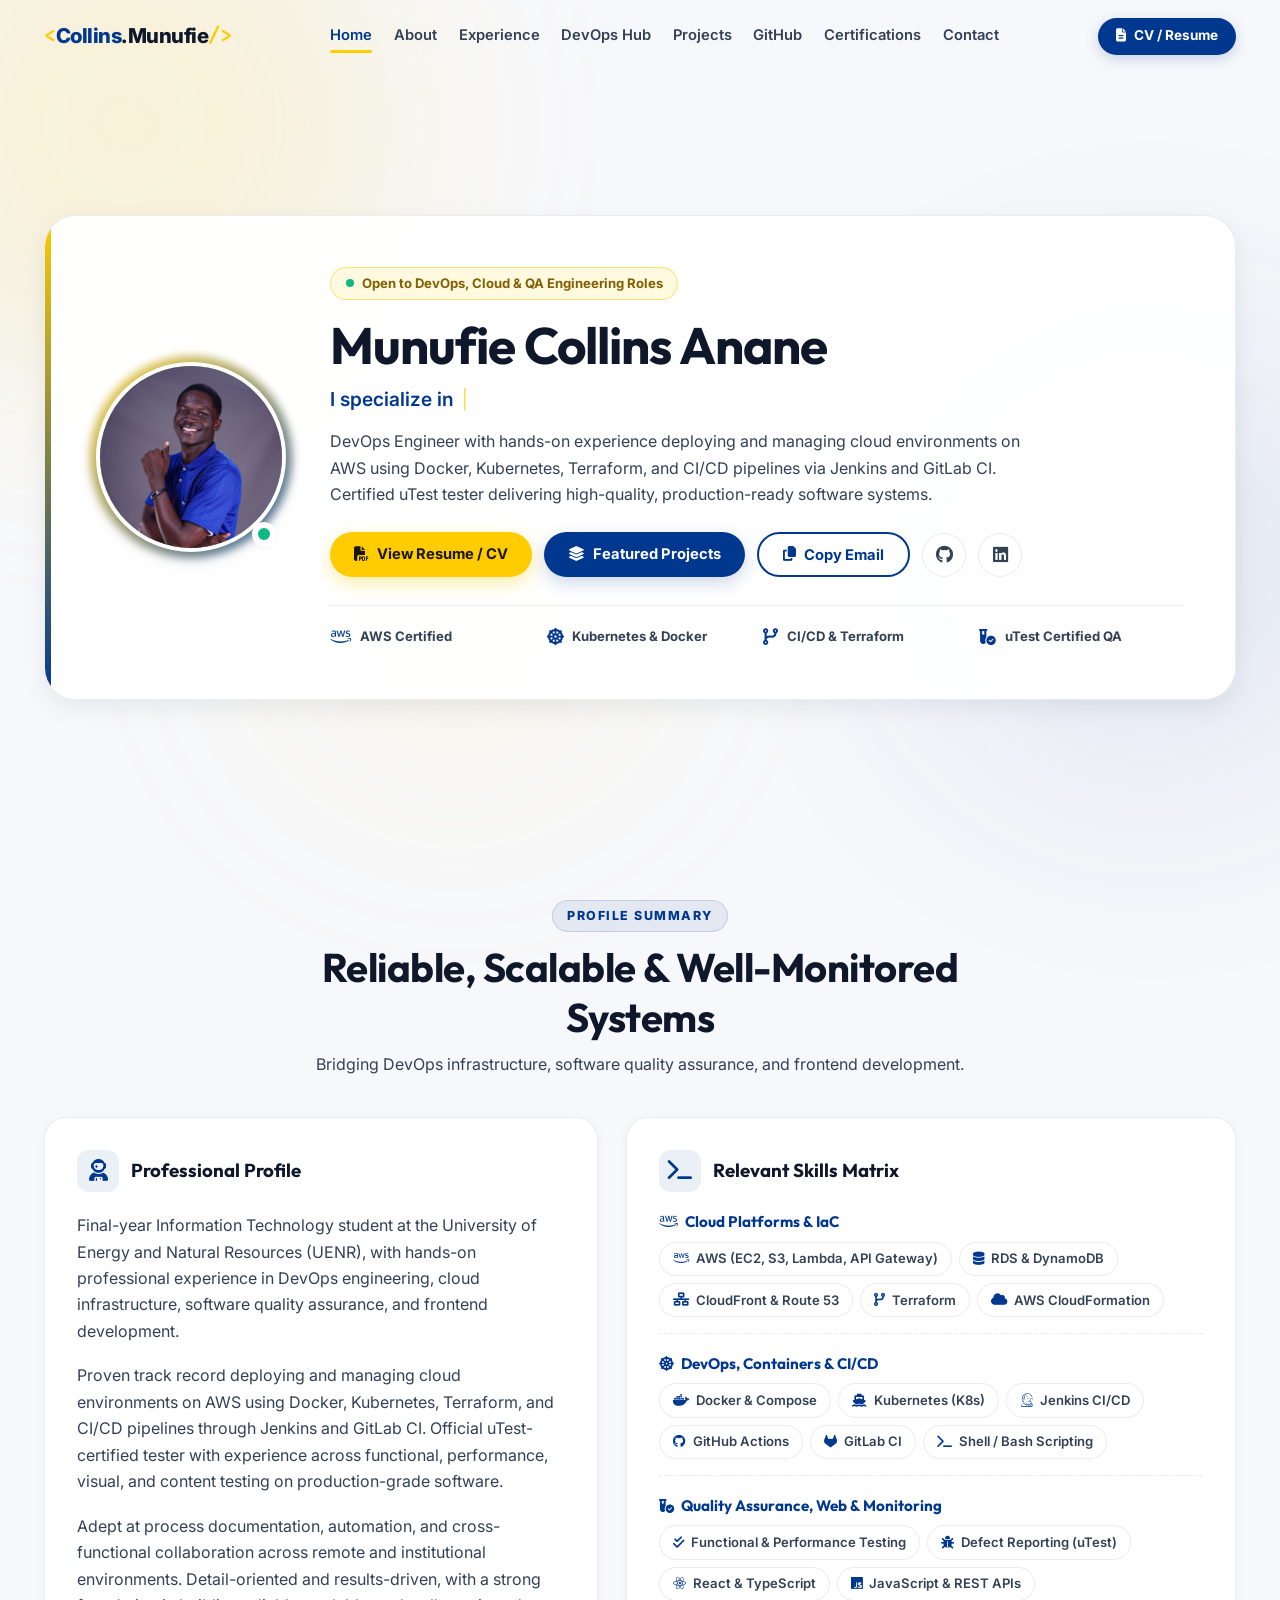
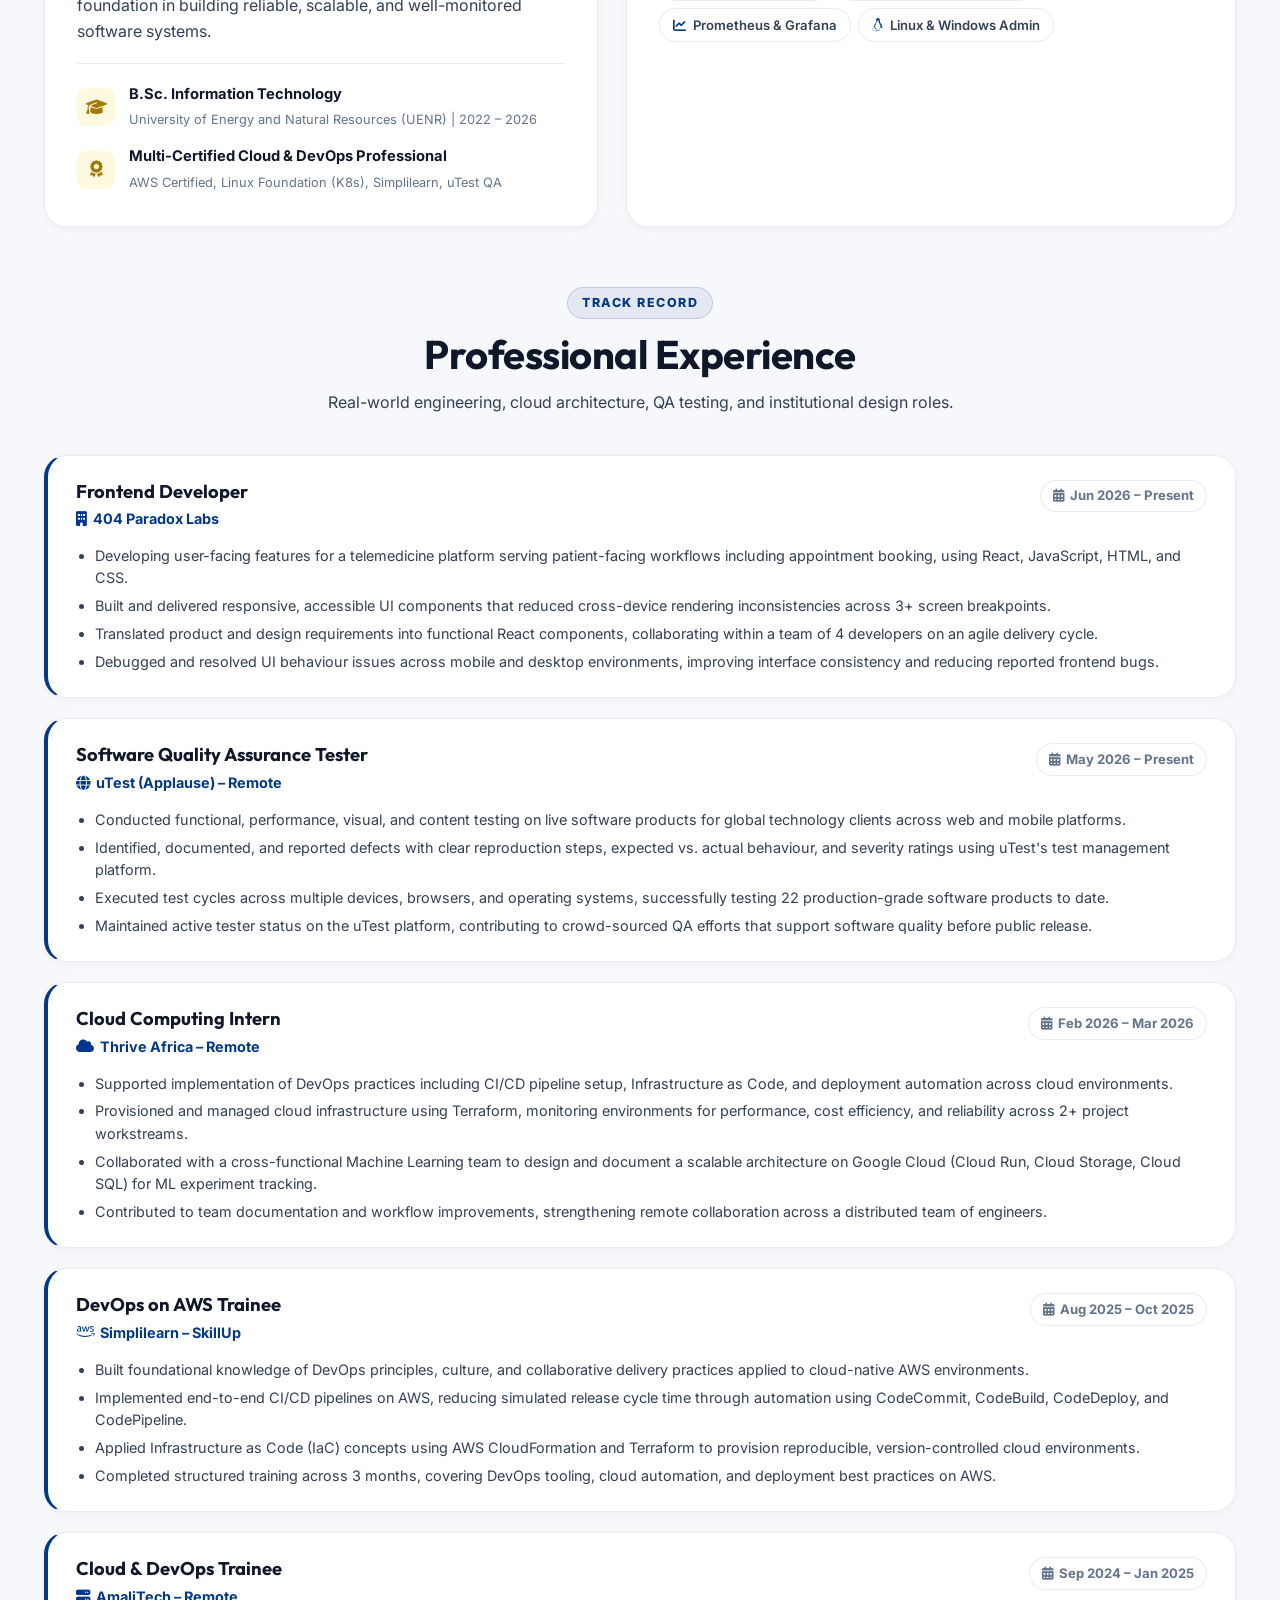
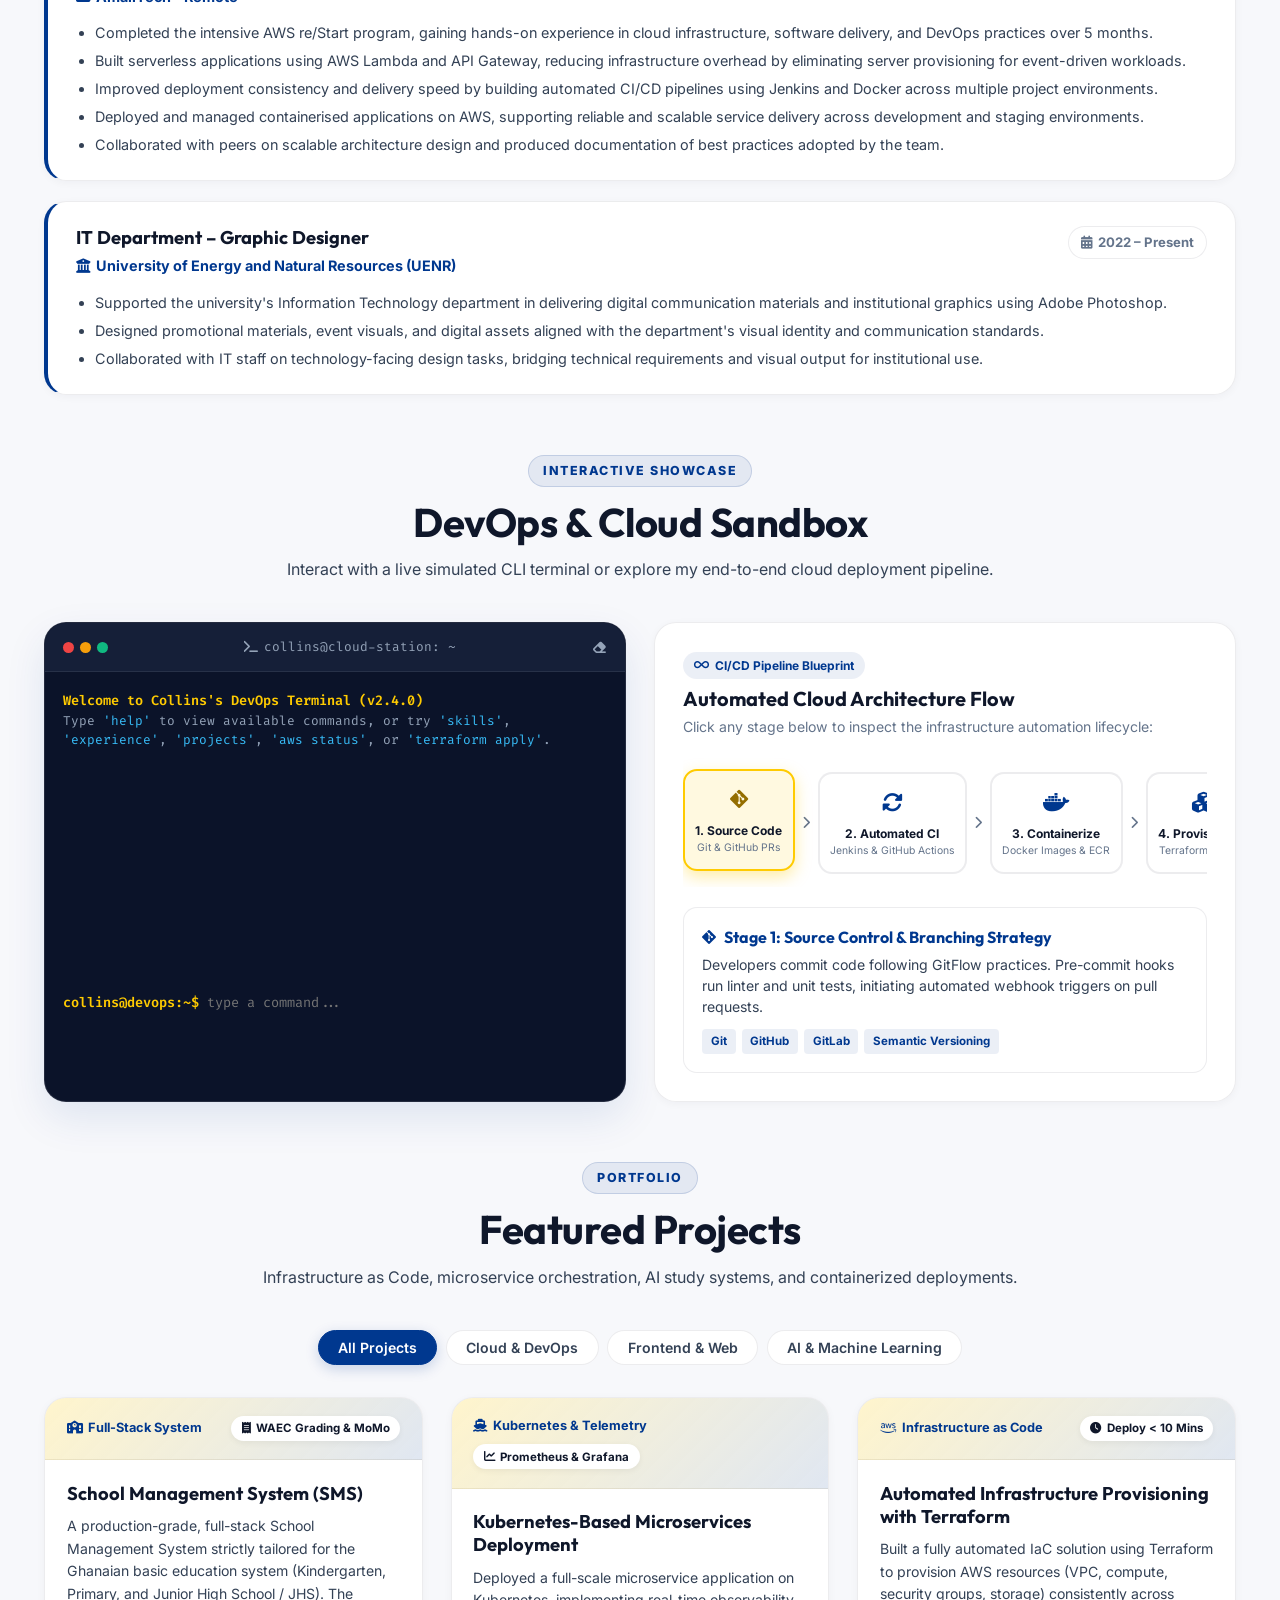
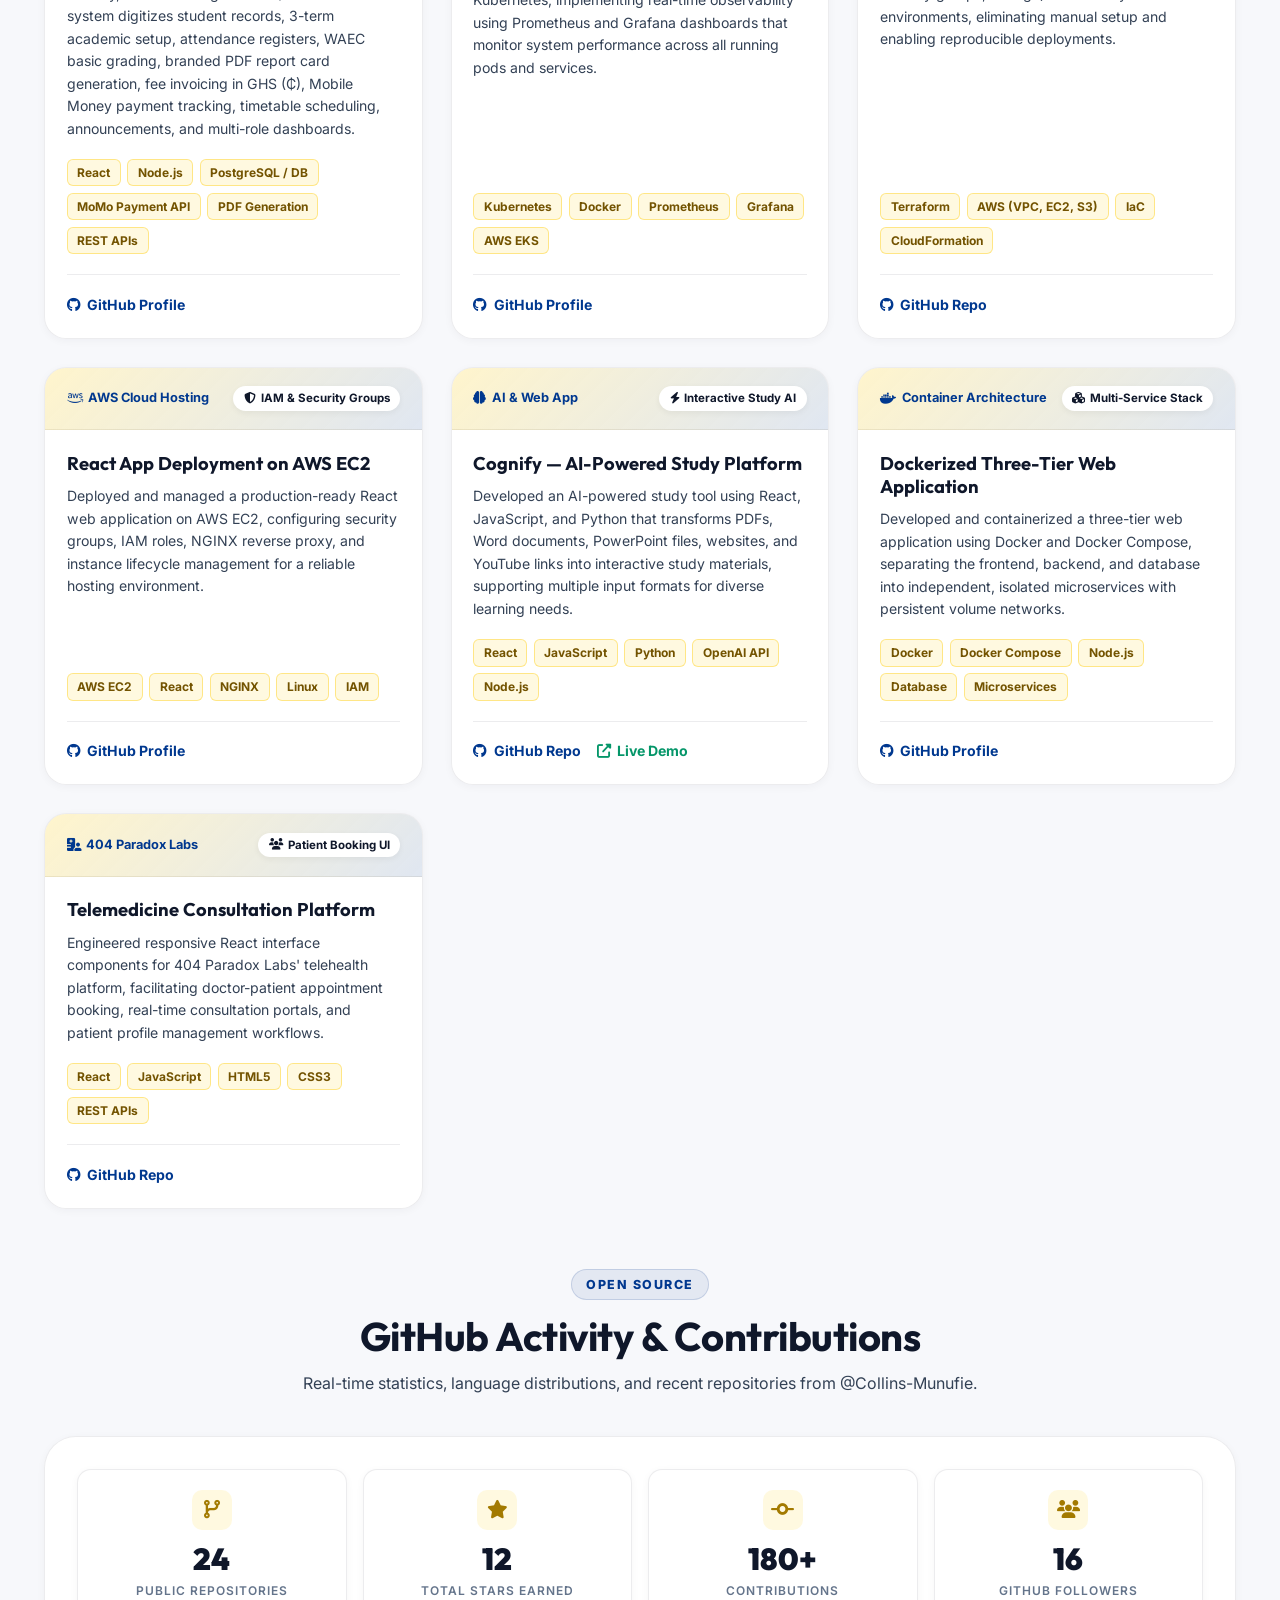
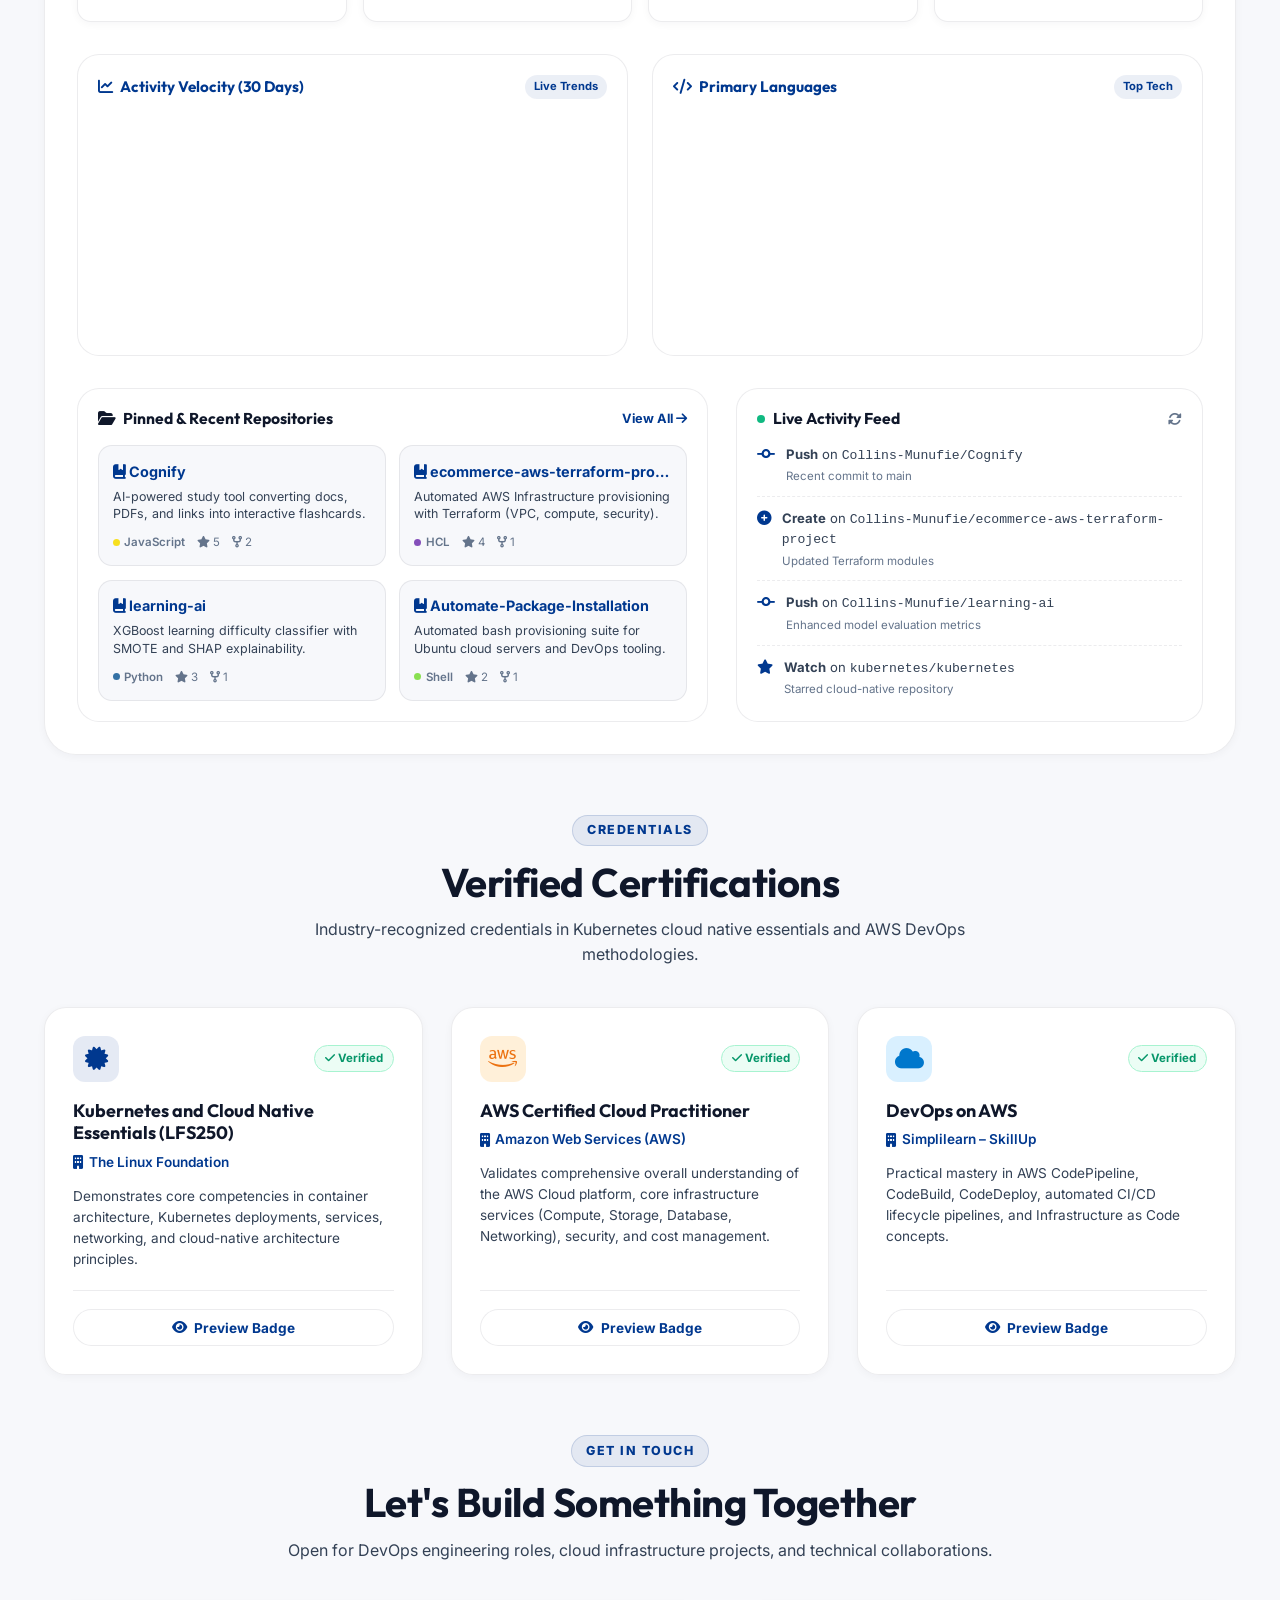
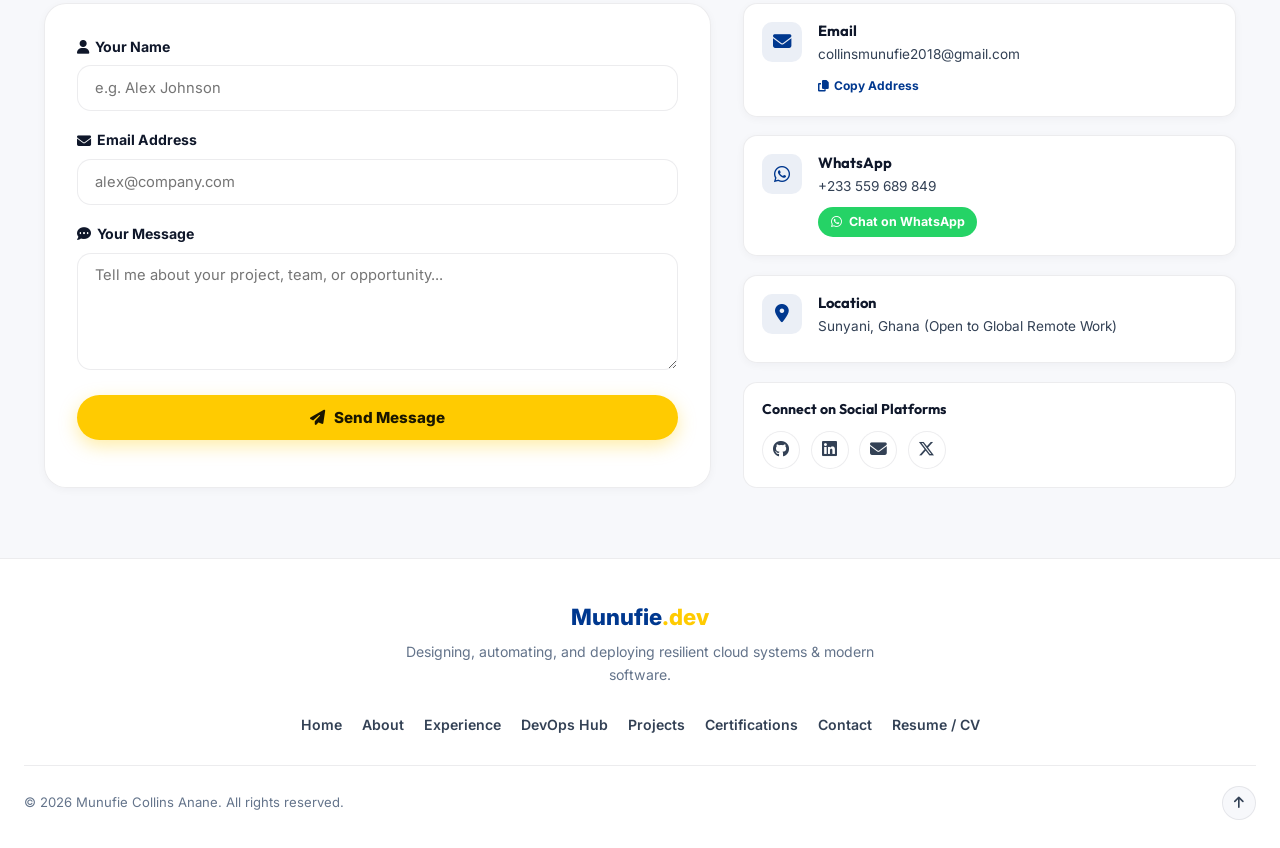
==== commit e3bf96c5: "updated project with sms" ====
--- a/index.html
+++ b/index.html
@@ -504,6 +504,33 @@
     </div>
 
     <div class="projects-grid">
+      <!-- Project: School Management System (SMS) -->
+      <div class="project-card" data-category="fullstack">
+        <div class="project-header-banner">
+          <div class="project-type-badge"><i class="fas fa-school"></i> Full-Stack System</div>
+          <div class="project-metric-badge"><i class="fas fa-receipt"></i> WAEC Grading & MoMo</div>
+        </div>
+        <div class="project-content">
+          <h3 class="project-title">School Management System (SMS)</h3>
+          <p class="project-description">
+            A production-grade, full-stack School Management System strictly tailored for the Ghanaian basic education system (Kindergarten, Primary, and Junior High School / JHS). The system digitizes student records, 3-term academic setup, attendance registers, WAEC basic grading, branded PDF report card generation, fee invoicing in GHS (₵), Mobile Money payment tracking, timetable scheduling, announcements, and multi-role dashboards.
+          </p>
+          <div class="tech-stack">
+            <span class="tech-tag">React</span>
+            <span class="tech-tag">Node.js</span>
+            <span class="tech-tag">PostgreSQL / DB</span>
+            <span class="tech-tag">MoMo Payment API</span>
+            <span class="tech-tag">PDF Generation</span>
+            <span class="tech-tag">REST APIs</span>
+          </div>
+          <div class="project-links">
+            <a href="https://github.com/Collins-Munufie" target="_blank" class="project-link github-link">
+              <i class="fab fa-github"></i> GitHub Profile
+            </a>
+          </div>
+        </div>
+      </div>
+
       <!-- Project 1: Kubernetes-Based Microservices Deployment -->
       <div class="project-card" data-category="cloud">
         <div class="project-header-banner">
--- a/styles.css
+++ b/styles.css
@@ -1,6 +1,7 @@
 /* 
   Munufie Collins Anane - DevOps Engineer Portfolio Stylesheet
   Theme: Gold/Yellow (#ffcb01) & Deep Navy (#00388f)
+  Fully Responsive across Mobile, Tablet, and Desktop (320px - 1440px+)
 */
 
 :root {
@@ -49,17 +50,17 @@
 }
 
 /* Base & Reset */
-* {
+*, *::before, *::after {
   margin: 0;
   padding: 0;
   box-sizing: border-box;
-  scroll-behavior: smooth;
 }
 
 html {
   font-size: 16px;
   min-width: 0;
   overflow-x: hidden;
+  scroll-behavior: smooth;
 }
 
 body {
@@ -70,6 +71,7 @@
   overflow-x: hidden;
   position: relative;
   min-height: 100vh;
+  width: 100%;
 }
 
 h1, h2, h3, h4, h5, h6 {
@@ -77,6 +79,7 @@
   font-weight: 700;
   color: var(--text-primary);
   line-height: 1.25;
+  overflow-wrap: break-word;
 }
 
 a {
@@ -103,16 +106,16 @@
 .orb {
   position: fixed;
   border-radius: 50%;
-  filter: blur(130px);
+  filter: blur(120px);
   z-index: -1;
   pointer-events: none;
-  opacity: 0.45;
+  opacity: 0.4;
   transition: transform 1.5s ease-out;
 }
 
 .orb-1 {
-  width: 550px;
-  height: 550px;
+  width: min(550px, 80vw);
+  height: min(550px, 80vw);
   background: var(--primary-glow);
   top: -150px;
   left: -150px;
@@ -120,8 +123,8 @@
 }
 
 .orb-2 {
-  width: 500px;
-  height: 500px;
+  width: min(500px, 75vw);
+  height: min(500px, 75vw);
   background: var(--secondary-glow);
   bottom: 10%;
   right: -120px;
@@ -129,8 +132,8 @@
 }
 
 .orb-3 {
-  width: 400px;
-  height: 400px;
+  width: min(400px, 60vw);
+  height: min(400px, 60vw);
   background: rgba(255, 203, 1, 0.18);
   top: 45%;
   left: 20%;
@@ -138,35 +141,37 @@
 
 @keyframes floatOrb {
   0% { transform: translate(0, 0) scale(1); }
-  100% { transform: translate(60px, 40px) scale(1.08); }
+  100% { transform: translate(40px, 30px) scale(1.06); }
 }
 
 /* Toast Notifications */
 .toast-container {
   position: fixed;
-  top: 24px;
-  right: 24px;
+  top: 20px;
+  right: 20px;
   z-index: 9999;
   display: flex;
   flex-direction: column;
   gap: 10px;
   pointer-events: none;
+  max-width: calc(100vw - 40px);
 }
 
 .toast {
   background: #0f172a;
   color: #ffffff;
-  padding: 12px 20px;
+  padding: 12px 18px;
   border-radius: 12px;
   box-shadow: 0 10px 30px rgba(0, 0, 0, 0.25);
   display: flex;
   align-items: center;
-  gap: 12px;
-  font-size: 0.92rem;
+  gap: 10px;
+  font-size: 0.9rem;
   font-weight: 500;
   pointer-events: auto;
   animation: toastIn 0.35s cubic-bezier(0.16, 1, 0.3, 1) forwards;
   border-left: 4px solid var(--primary);
+  word-break: break-word;
 }
 
 .toast.fade-out {
@@ -190,7 +195,7 @@
   left: 0;
   width: 100%;
   z-index: 1000;
-  padding: 1.25rem 0;
+  padding: 1.1rem 0;
   transition: var(--transition);
 }
 
@@ -199,27 +204,29 @@
   backdrop-filter: blur(20px);
   -webkit-backdrop-filter: blur(20px);
   border-bottom: 1px solid var(--border);
-  padding: 0.85rem 0;
+  padding: 0.75rem 0;
   box-shadow: var(--shadow-sm);
 }
 
 .nav-container {
   width: min(100%, 1240px);
   margin: 0 auto;
-  padding: 0 1.75rem;
+  padding: 0 1.5rem;
   display: flex;
   justify-content: space-between;
   align-items: center;
-  gap: 1.5rem;
+  gap: 1rem;
 }
 
 .logo {
-  font-size: 1.35rem;
+  font-size: 1.28rem;
   font-weight: 800;
   color: var(--secondary);
   letter-spacing: -0.5px;
   display: flex;
   align-items: center;
+  white-space: nowrap;
+  flex-shrink: 0;
 }
 
 .logo-bracket {
@@ -235,15 +242,16 @@
 .nav-links {
   display: flex;
   align-items: center;
-  gap: 1.5rem;
+  gap: 1.35rem;
 }
 
 .nav-link {
-  font-size: 0.95rem;
+  font-size: 0.92rem;
   font-weight: 600;
   color: var(--text-secondary);
   position: relative;
-  padding: 0.35rem 0;
+  padding: 0.3rem 0;
+  white-space: nowrap;
 }
 
 .nav-link::after {
@@ -271,21 +279,25 @@
 .nav-actions {
   display: flex;
   align-items: center;
-  gap: 1rem;
+  gap: 0.75rem;
+  flex-shrink: 0;
+  z-index: 1101;
 }
 
 .nav-cta-btn {
   display: inline-flex;
   align-items: center;
-  gap: 0.5rem;
-  padding: 0.55rem 1.25rem;
+  gap: 0.45rem;
+  padding: 0.48rem 1.15rem;
   background: var(--secondary);
   color: #ffffff;
-  font-size: 0.88rem;
+  font-size: 0.85rem;
   font-weight: 700;
   border-radius: 50px;
   box-shadow: 0 4px 14px var(--secondary-glow);
   transition: var(--transition);
+  white-space: nowrap;
+  flex-shrink: 0;
 }
 
 .nav-cta-btn:hover {
@@ -294,27 +306,32 @@
   box-shadow: 0 6px 20px rgba(0, 56, 143, 0.3);
 }
 
+/* Standalone, perfectly aligned Hamburger Menu Button */
 .burger {
   display: none;
   flex-direction: column;
-  justify-content: space-around;
-  width: 32px;
-  height: 26px;
+  justify-content: space-between;
+  width: 30px;
+  height: 22px;
   background: transparent;
-  padding: 2px;
-  z-index: 1100;
+  padding: 0;
+  border: none;
+  cursor: pointer;
+  z-index: 1102;
+  flex-shrink: 0;
 }
 
 .burger .line {
   width: 100%;
-  height: 2.5px;
-  background-color: var(--text-primary);
+  height: 3px;
+  background-color: var(--secondary);
   border-radius: 4px;
-  transition: var(--transition);
+  transition: transform 0.3s ease, opacity 0.3s ease;
 }
 
 .burger.toggle .line1 {
   transform: rotate(-45deg) translate(-5px, 6px);
+  background-color: var(--primary);
 }
 
 .burger.toggle .line2 {
@@ -323,44 +340,46 @@
 
 .burger.toggle .line3 {
   transform: rotate(45deg) translate(-5px, -6px);
+  background-color: var(--primary);
 }
 
 /* Sections Global */
 .content-section {
   width: min(100%, 1240px);
-  margin: 70px auto;
-  padding: 0 1.75rem;
+  margin: 60px auto;
+  padding: 0 1.5rem;
+  box-sizing: border-box;
 }
 
 .section-header {
   text-align: center;
   max-width: 760px;
-  margin: 0 auto 3rem;
+  margin: 0 auto 2.5rem;
 }
 
 .section-tag {
   display: inline-block;
-  font-size: 0.8rem;
+  font-size: 0.78rem;
   font-weight: 800;
   text-transform: uppercase;
   letter-spacing: 1.5px;
   color: var(--secondary);
   background: var(--secondary-light);
   border: 1px solid rgba(0, 56, 143, 0.15);
-  padding: 0.35rem 1rem;
+  padding: 0.3rem 0.9rem;
   border-radius: 50px;
-  margin-bottom: 0.75rem;
+  margin-bottom: 0.65rem;
 }
 
 .section-title {
-  font-size: clamp(2rem, 3.2vw, 2.6rem);
+  font-size: clamp(1.8rem, 3.2vw, 2.5rem);
   color: var(--text-primary);
   letter-spacing: -0.5px;
-  margin-bottom: 0.75rem;
+  margin-bottom: 0.65rem;
 }
 
 .section-subtitle {
-  font-size: 1.05rem;
+  font-size: 1rem;
   color: var(--text-secondary);
   line-height: 1.55;
 }
@@ -371,9 +390,10 @@
   display: flex;
   align-items: center;
   justify-content: center;
-  padding: 120px 1.75rem 40px;
+  padding: 115px 1.5rem 40px;
   width: min(100%, 1240px);
   margin: 0 auto;
+  box-sizing: border-box;
 }
 
 .hero-wrapper {
@@ -384,15 +404,16 @@
   background: var(--bg-card);
   border: 1px solid var(--border);
   border-radius: var(--radius-xl);
-  padding: clamp(2rem, 4vw, 3.5rem);
+  padding: clamp(1.75rem, 4vw, 3.25rem);
   box-shadow: var(--shadow-md);
   backdrop-filter: blur(20px);
   -webkit-backdrop-filter: blur(20px);
   display: flex;
   align-items: center;
-  gap: 3rem;
+  gap: 2.75rem;
   position: relative;
   overflow: hidden;
+  width: 100%;
 }
 
 .profile-card-hero::before {
@@ -408,8 +429,8 @@
 .avatar-container {
   position: relative;
   flex-shrink: 0;
-  width: clamp(150px, 19vw, 200px);
-  height: clamp(150px, 19vw, 200px);
+  width: clamp(140px, 18vw, 190px);
+  height: clamp(140px, 18vw, 190px);
   display: flex;
   align-items: center;
   justify-content: center;
@@ -438,7 +459,7 @@
   aspect-ratio: 1 / 1;
   border-radius: 50%;
   object-fit: cover;
-  object-position: 50% 8%; /* Centers hair and head with natural margin at top */
+  object-position: 50% 8%;
   position: relative;
   z-index: 2;
   border: 4px solid #ffffff;
@@ -452,11 +473,11 @@
 
 .status-indicator {
   position: absolute;
-  bottom: 8px;
-  right: 12px;
+  bottom: 6px;
+  right: 10px;
   z-index: 3;
-  width: 26px;
-  height: 26px;
+  width: 24px;
+  height: 24px;
   background: #ffffff;
   border-radius: 50%;
   display: flex;
@@ -466,8 +487,8 @@
 }
 
 .status-dot {
-  width: 14px;
-  height: 14px;
+  width: 12px;
+  height: 12px;
   background: var(--success);
   border-radius: 50%;
   animation: pulseGreen 2s infinite;
@@ -481,6 +502,7 @@
 
 .hero-details {
   flex-grow: 1;
+  min-width: 0;
 }
 
 .availability-pill {
@@ -490,11 +512,12 @@
   background: var(--primary-light);
   border: 1px solid rgba(255, 203, 1, 0.5);
   color: #806000;
-  font-size: 0.85rem;
+  font-size: 0.82rem;
   font-weight: 700;
-  padding: 0.35rem 1rem;
+  padding: 0.3rem 0.9rem;
   border-radius: 50px;
-  margin-bottom: 1rem;
+  margin-bottom: 0.85rem;
+  max-width: 100%;
 }
 
 .pulse-dot {
@@ -503,19 +526,20 @@
   background: #10b981;
   border-radius: 50%;
   display: inline-block;
+  flex-shrink: 0;
 }
 
 .hero-name {
-  font-size: clamp(2.4rem, 4.5vw, 3.4rem);
+  font-size: clamp(2.1rem, 4vw, 3.2rem);
   letter-spacing: -1px;
-  margin-bottom: 0.5rem;
+  margin-bottom: 0.4rem;
 }
 
 .typewriter-container {
-  font-size: clamp(1.1rem, 1.6vw, 1.35rem);
+  font-size: clamp(1rem, 1.5vw, 1.25rem);
   font-weight: 600;
   color: var(--secondary);
-  margin-bottom: 1rem;
+  margin-bottom: 0.85rem;
   display: flex;
   align-items: center;
   flex-wrap: wrap;
@@ -540,19 +564,19 @@
 }
 
 .hero-bio {
-  font-size: 1.05rem;
+  font-size: 1rem;
   color: var(--text-secondary);
   line-height: 1.65;
   max-width: 720px;
+  margin-bottom: 1.5rem;
+}
+
+.hero-actions {
+  display: flex;
+  align-items: center;
+  flex-wrap: wrap;
+  gap: 0.75rem;
   margin-bottom: 1.75rem;
-}
-
-.hero-actions {
-  display: flex;
-  align-items: center;
-  flex-wrap: wrap;
-  gap: 0.85rem;
-  margin-bottom: 2rem;
 }
 
 /* CTA Buttons */
@@ -560,13 +584,14 @@
   display: inline-flex;
   align-items: center;
   justify-content: center;
-  gap: 0.6rem;
-  padding: 0.75rem 1.65rem;
+  gap: 0.5rem;
+  padding: 0.7rem 1.5rem;
   border-radius: 50px;
-  font-size: 0.95rem;
+  font-size: 0.92rem;
   font-weight: 700;
   transition: var(--transition);
-  min-height: 46px;
+  min-height: 44px;
+  white-space: nowrap;
 }
 
 .cta-button.primary {
@@ -577,7 +602,7 @@
 
 .cta-button.primary:hover {
   background: var(--primary-hover);
-  transform: translateY(-3px);
+  transform: translateY(-2px);
   box-shadow: 0 10px 25px rgba(255, 203, 1, 0.45);
 }
 
@@ -589,7 +614,7 @@
 
 .cta-button.secondary:hover {
   background: var(--secondary-hover);
-  transform: translateY(-3px);
+  transform: translateY(-2px);
   box-shadow: 0 10px 25px rgba(0, 56, 143, 0.35);
 }
 
@@ -602,24 +627,24 @@
 .cta-button.outline:hover {
   background: var(--secondary);
   color: #ffffff;
-  transform: translateY(-3px);
+  transform: translateY(-2px);
 }
 
 .cta-button.ghost {
-  width: 46px;
-  height: 46px;
+  width: 44px;
+  height: 44px;
   padding: 0;
   border-radius: 50%;
   border: 1px solid var(--border);
   background: #ffffff;
   color: var(--text-secondary);
-  font-size: 1.15rem;
+  font-size: 1.1rem;
 }
 
 .cta-button.ghost:hover {
   border-color: var(--secondary);
   color: var(--secondary);
-  transform: translateY(-3px);
+  transform: translateY(-2px);
   box-shadow: var(--shadow-sm);
 }
 
@@ -628,115 +653,120 @@
   grid-template-columns: repeat(auto-fit, minmax(130px, 1fr));
   gap: 0.75rem;
   border-top: 1px solid var(--border);
-  padding-top: 1.5rem;
+  padding-top: 1.25rem;
 }
 
 .quick-stat-item {
   display: flex;
   align-items: center;
-  gap: 0.65rem;
-  font-size: 0.85rem;
+  gap: 0.55rem;
+  font-size: 0.82rem;
   font-weight: 700;
   color: var(--text-secondary);
+  white-space: nowrap;
 }
 
 .quick-stat-item i {
   color: var(--secondary);
-  font-size: 1.1rem;
+  font-size: 1.05rem;
+  flex-shrink: 0;
 }
 
 /* About Section Grid */
 .about-grid {
   display: grid;
   grid-template-columns: 1fr 1.1fr;
-  gap: 2rem;
+  gap: 1.75rem;
   align-items: stretch;
+  width: 100%;
 }
 
 .about-card {
   background: var(--bg-card);
   border: 1px solid var(--border);
   border-radius: var(--radius-lg);
-  padding: 2.25rem;
+  padding: 2rem;
   box-shadow: var(--shadow-sm);
   display: flex;
   flex-direction: column;
+  min-width: 0;
 }
 
 .bio-card p {
   color: var(--text-secondary);
+  margin-bottom: 1.15rem;
+  line-height: 1.65;
+}
+
+.bio-header, .skills-header {
+  display: flex;
+  align-items: center;
+  gap: 0.75rem;
   margin-bottom: 1.25rem;
-  line-height: 1.65;
-}
-
-.bio-header, .skills-header {
-  display: flex;
-  align-items: center;
-  gap: 0.85rem;
-  margin-bottom: 1.5rem;
 }
 
 .bio-icon, .skills-icon {
-  font-size: 1.5rem;
+  font-size: 1.35rem;
   color: var(--secondary);
   background: var(--secondary-light);
-  width: 44px;
-  height: 44px;
+  width: 42px;
+  height: 42px;
   border-radius: 12px;
   display: flex;
   align-items: center;
   justify-content: center;
+  flex-shrink: 0;
 }
 
 .bio-highlights {
   margin-top: auto;
   display: flex;
   flex-direction: column;
-  gap: 1rem;
+  gap: 0.85rem;
   border-top: 1px solid var(--border);
-  padding-top: 1.25rem;
+  padding-top: 1.15rem;
 }
 
 .highlight-item {
   display: flex;
   align-items: center;
-  gap: 1rem;
+  gap: 0.85rem;
 }
 
 .highlight-icon {
-  width: 40px;
-  height: 40px;
+  width: 38px;
+  height: 38px;
   border-radius: 10px;
   background: var(--primary-light);
   color: #a37a00;
   display: flex;
   align-items: center;
   justify-content: center;
-  font-size: 1.1rem;
+  font-size: 1.05rem;
   flex-shrink: 0;
 }
 
 .highlight-item strong {
   display: block;
-  font-size: 0.95rem;
+  font-size: 0.92rem;
   color: var(--text-primary);
 }
 
 .highlight-item small {
   color: var(--text-muted);
-  font-size: 0.82rem;
+  font-size: 0.8rem;
 }
 
 /* Skills Categories */
 .skills-categories {
   display: flex;
   flex-direction: column;
-  gap: 1.5rem;
+  gap: 1.25rem;
 }
 
 .skill-category-group {
   border-bottom: 1px dashed var(--border);
-  padding-bottom: 1.25rem;
+  padding-bottom: 1rem;
 }
 
 .skill-category-group:last-child {
@@ -745,30 +775,30 @@
 }
 
 .category-title {
-  font-size: 1rem;
+  font-size: 0.95rem;
   font-weight: 700;
   color: var(--secondary);
-  margin-bottom: 0.75rem;
-  display: flex;
-  align-items: center;
-  gap: 0.5rem;
+  margin-bottom: 0.65rem;
+  display: flex;
+  align-items: center;
+  gap: 0.45rem;
 }
 
 .skill-tags {
   display: flex;
   flex-wrap: wrap;
-  gap: 0.5rem;
+  gap: 0.45rem;
 }
 
 .skill-pill {
   display: inline-flex;
   align-items: center;
-  gap: 0.5rem;
-  padding: 0.4rem 0.85rem;
+  gap: 0.45rem;
+  padding: 0.35rem 0.8rem;
   background: var(--bg-surface);
   border: 1px solid var(--border);
   border-radius: 50px;
-  font-size: 0.85rem;
+  font-size: 0.82rem;
   font-weight: 600;
   color: var(--text-secondary);
   transition: var(--transition);
@@ -789,7 +819,8 @@
 .experience-timeline {
   display: flex;
   flex-direction: column;
-  gap: 1.5rem;
+  gap: 1.25rem;
+  width: 100%;
 }
 
 .timeline-card {
@@ -797,14 +828,15 @@
   border: 1px solid var(--border);
   border-left: 4px solid var(--secondary);
   border-radius: var(--radius-lg);
-  padding: 1.75rem 2rem;
+  padding: 1.5rem 1.75rem;
   box-shadow: var(--shadow-sm);
   transition: var(--transition);
+  min-width: 0;
 }
 
 .timeline-card:hover {
   border-left-color: var(--primary);
-  transform: translateX(6px);
+  transform: translateX(4px);
   box-shadow: var(--shadow-md);
 }
 
@@ -812,58 +844,61 @@
   display: flex;
   justify-content: space-between;
   align-items: flex-start;
-  margin-bottom: 1rem;
+  margin-bottom: 0.85rem;
   flex-wrap: wrap;
   gap: 0.5rem;
 }
 
 .timeline-role-info h3 {
-  font-size: 1.25rem;
+  font-size: 1.15rem;
   color: var(--text-primary);
-  margin-bottom: 0.25rem;
+  margin-bottom: 0.2rem;
 }
 
 .timeline-company {
-  font-size: 0.95rem;
+  font-size: 0.9rem;
   font-weight: 700;
   color: var(--secondary);
   display: inline-flex;
   align-items: center;
-  gap: 0.4rem;
+  gap: 0.35rem;
 }
 
 .timeline-date {
-  font-size: 0.85rem;
+  font-size: 0.82rem;
   font-weight: 700;
   color: var(--text-muted);
   background: var(--bg-surface);
   border: 1px solid var(--border);
-  padding: 0.35rem 0.85rem;
+  padding: 0.3rem 0.75rem;
   border-radius: 50px;
   display: inline-flex;
   align-items: center;
-  gap: 0.4rem;
+  gap: 0.35rem;
 }
 
 .timeline-list {
-  padding-left: 1.25rem;
+  padding-left: 1.2rem;
   display: flex;
   flex-direction: column;
-  gap: 0.4rem;
+  gap: 0.35rem;
 }
 
 .timeline-list li {
   color: var(--text-secondary);
-  font-size: 0.93rem;
+  font-size: 0.9rem;
   line-height: 1.55;
+  overflow-wrap: break-word;
 }
 
 /* DevOps Hub (Terminal + Pipeline) */
 .devops-hub-grid {
   display: grid;
   grid-template-columns: 1fr 1fr;
-  gap: 2rem;
+  gap: 1.75rem;
   align-items: stretch;
+  width: 100%;
+  min-width: 0;
 }
 
 /* Terminal Card */
@@ -876,26 +911,30 @@
   flex-direction: column;
   overflow: hidden;
   font-family: "Fira Code", monospace;
-  min-height: 440px;
+  min-height: 420px;
+  min-width: 0;
+  max-width: 100%;
 }
 
 .terminal-topbar {
   background: #151f38;
-  padding: 0.75rem 1.25rem;
+  padding: 0.7rem 1.15rem;
   display: flex;
   align-items: center;
   justify-content: space-between;
   border-bottom: 1px solid rgba(255, 255, 255, 0.08);
+  min-width: 0;
 }
 
 .terminal-dots {
   display: flex;
   gap: 6px;
+  flex-shrink: 0;
 }
 
 .dot {
-  width: 12px;
-  height: 12px;
+  width: 11px;
+  height: 11px;
   border-radius: 50%;
 }
 
@@ -905,15 +944,19 @@
 
 .terminal-title {
   color: #94a3b8;
-  font-size: 0.82rem;
-  display: flex;
-  align-items: center;
-  gap: 0.4rem;
+  font-size: 0.8rem;
+  display: flex;
+  align-items: center;
+  gap: 0.35rem;
+  overflow: hidden;
+  text-overflow: ellipsis;
+  white-space: nowrap;
 }
 
 .term-btn {
   color: #94a3b8;
-  font-size: 0.85rem;
+  font-size: 0.82rem;
+  flex-shrink: 0;
 }
 
 .term-btn:hover {
@@ -921,18 +964,19 @@
 }
 
 .terminal-body {
-  padding: 1.25rem;
+  padding: 1.15rem;
   flex-grow: 1;
   display: flex;
   flex-direction: column;
   overflow-y: auto;
-  max-height: 380px;
-  font-size: 0.88rem;
+  max-height: 360px;
+  font-size: 0.85rem;
   color: #e2e8f0;
+  min-width: 0;
 }
 
 .terminal-welcome {
-  margin-bottom: 1rem;
+  margin-bottom: 0.85rem;
   line-height: 1.5;
 }
 
@@ -943,7 +987,7 @@
 
 .term-dim {
   color: #94a3b8;
-  font-size: 0.82rem;
+  font-size: 0.8rem;
 }
 
 .term-highlight {
@@ -953,27 +997,34 @@
 .terminal-output {
   display: flex;
   flex-direction: column;
-  gap: 0.6rem;
+  gap: 0.55rem;
   margin-bottom: 0.75rem;
+  min-width: 0;
 }
 
 .term-entry {
   display: flex;
   flex-direction: column;
   gap: 0.25rem;
+  min-width: 0;
 }
 
 .term-entry-cmd {
   color: #f1f5f9;
   display: flex;
-  gap: 0.5rem;
+  gap: 0.45rem;
+  overflow-wrap: break-word;
+  word-break: break-word;
 }
 
 .term-entry-res {
   color: #94a3b8;
   white-space: pre-wrap;
+  word-break: break-word;
+  overflow-wrap: anywhere;
   line-height: 1.45;
-  padding-left: 0.5rem;
+  padding-left: 0.4rem;
+  font-size: 0.82rem;
 }
 
 .term-entry-res.success { color: #34d399; }
@@ -983,14 +1034,17 @@
 .terminal-input-line {
   display: flex;
   align-items: center;
-  gap: 0.5rem;
+  gap: 0.45rem;
   margin-top: auto;
+  min-width: 0;
+  width: 100%;
 }
 
 .term-prompt {
   color: var(--primary);
   font-weight: 600;
   flex-shrink: 0;
+  font-size: 0.85rem;
 }
 
 .terminal-input {
@@ -998,9 +1052,11 @@
   border: none;
   color: #ffffff;
   font-family: inherit;
-  font-size: 0.9rem;
+  font-size: 0.85rem;
   outline: none;
   flex-grow: 1;
+  min-width: 0;
+  width: 100%;
 }
 
 /* Pipeline Flow Card */
@@ -1008,83 +1064,93 @@
   background: var(--bg-card);
   border: 1px solid var(--border);
   border-radius: var(--radius-lg);
-  padding: 2rem;
+  padding: 1.75rem;
   box-shadow: var(--shadow-sm);
   display: flex;
   flex-direction: column;
+  min-width: 0;
+  max-width: 100%;
 }
 
 .pipeline-header {
-  margin-bottom: 1.5rem;
+  margin-bottom: 1.25rem;
 }
 
 .pipeline-badge {
   display: inline-flex;
   align-items: center;
-  gap: 0.4rem;
-  font-size: 0.78rem;
+  gap: 0.35rem;
+  font-size: 0.75rem;
   font-weight: 700;
   color: var(--secondary);
   background: var(--secondary-light);
-  padding: 0.25rem 0.75rem;
+  padding: 0.25rem 0.7rem;
   border-radius: 50px;
-  margin-bottom: 0.5rem;
+  margin-bottom: 0.45rem;
 }
 
 .pipeline-header h3 {
-  font-size: 1.35rem;
-  margin-bottom: 0.35rem;
+  font-size: 1.25rem;
+  margin-bottom: 0.3rem;
 }
 
 .pipeline-header p {
-  font-size: 0.9rem;
+  font-size: 0.88rem;
   color: var(--text-muted);
 }
 
 .pipeline-flow {
   display: flex;
   align-items: center;
-  gap: 0.4rem;
+  gap: 0.35rem;
   overflow-x: auto;
-  padding: 1rem 0.5rem;
-  margin-bottom: 1.5rem;
+  -webkit-overflow-scrolling: touch;
+  scroll-snap-type: x mandatory;
+  padding: 0.85rem 0.25rem;
+  margin-bottom: 1.25rem;
+  width: 100%;
+  box-sizing: border-box;
 }
 
 .pipeline-node {
   background: var(--bg-surface);
   border: 2px solid var(--border);
   border-radius: var(--radius-md);
-  padding: 0.85rem 0.75rem;
-  min-width: 110px;
+  padding: 0.75rem 0.65rem;
+  min-width: 105px;
   text-align: center;
   cursor: pointer;
   transition: var(--transition);
   flex-shrink: 0;
+  scroll-snap-align: start;
+  user-select: none;
 }
 
 .pipeline-node .node-icon {
-  font-size: 1.4rem;
-  color: var(--secondary);
-  margin-bottom: 0.35rem;
+  font-size: 1.3rem;
+  color: var(--secondary);
+  margin-bottom: 0.3rem;
 }
 
 .pipeline-node strong {
   display: block;
-  font-size: 0.78rem;
+  font-size: 0.75rem;
   color: var(--text-primary);
+  white-space: nowrap;
 }
 
 .pipeline-node small {
   display: block;
-  font-size: 0.68rem;
+  font-size: 0.65rem;
   color: var(--text-muted);
+  white-space: nowrap;
 }
 
 .pipeline-node:hover,
 .pipeline-node.active {
   border-color: var(--primary);
   background: var(--primary-light);
-  transform: translateY(-4px);
+  transform: translateY(-3px);
   box-shadow: 0 6px 16px var(--primary-glow);
 }
 
@@ -1094,47 +1160,51 @@
 
 .pipeline-arrow {
   color: var(--text-muted);
-  font-size: 0.85rem;
+  font-size: 0.8rem;
   flex-shrink: 0;
+  padding: 0 2px;
 }
 
 .pipeline-detail-box {
   background: var(--bg-surface);
   border: 1px solid var(--border);
   border-radius: var(--radius-md);
-  padding: 1.25rem;
+  padding: 1.15rem;
   margin-top: auto;
+  min-width: 0;
+  overflow-wrap: break-word;
 }
 
 .pipeline-detail-box h4 {
-  font-size: 1.05rem;
-  color: var(--secondary);
-  margin-bottom: 0.5rem;
-  display: flex;
-  align-items: center;
-  gap: 0.5rem;
+  font-size: 1rem;
+  color: var(--secondary);
+  margin-bottom: 0.45rem;
+  display: flex;
+  align-items: center;
+  gap: 0.45rem;
 }
 
 .pipeline-detail-box p {
-  font-size: 0.9rem;
+  font-size: 0.88rem;
   color: var(--text-secondary);
-  margin-bottom: 0.85rem;
+  margin-bottom: 0.75rem;
   line-height: 1.5;
 }
 
 .pipe-tech-tags {
   display: flex;
   flex-wrap: wrap;
-  gap: 0.4rem;
+  gap: 0.35rem;
 }
 
 .pipe-tag {
   background: var(--secondary-light);
   color: var(--secondary);
-  font-size: 0.75rem;
+  font-size: 0.72rem;
   font-weight: 700;
-  padding: 0.2rem 0.6rem;
+  padding: 0.2rem 0.55rem;
   border-radius: 4px;
+  white-space: nowrap;
 }
 
 /* Projects Section */
@@ -1142,19 +1212,21 @@
   display: flex;
   justify-content: center;
   flex-wrap: wrap;
-  gap: 0.65rem;
-  margin-bottom: 2.5rem;
+  gap: 0.55rem;
+  margin-bottom: 2rem;
+  width: 100%;
 }
 
 .filter-btn {
-  padding: 0.55rem 1.35rem;
+  padding: 0.5rem 1.2rem;
   border-radius: 50px;
   background: var(--bg-surface);
   border: 1px solid var(--border);
   color: var(--text-secondary);
-  font-size: 0.9rem;
+  font-size: 0.88rem;
   font-weight: 600;
   transition: var(--transition);
+  white-space: nowrap;
 }
 
 .filter-btn:hover {
@@ -1171,8 +1243,10 @@
 
 .projects-grid {
   display: grid;
-  grid-template-columns: repeat(auto-fit, minmax(350px, 1fr));
-  gap: 2rem;
+  grid-template-columns: repeat(auto-fit, minmax(320px, 1fr));
+  gap: 1.75rem;
+  width: 100%;
+  min-width: 0;
 }
 
 .project-card {
@@ -1184,81 +1258,89 @@
   flex-direction: column;
   overflow: hidden;
   transition: var(--transition);
+  min-width: 0;
 }
 
 .project-card:hover {
-  transform: translateY(-8px);
+  transform: translateY(-6px);
   border-color: var(--secondary);
   box-shadow: var(--shadow-lg);
 }
 
 .project-header-banner {
   background: linear-gradient(135deg, rgba(255, 203, 1, 0.2), rgba(0, 56, 143, 0.12));
-  padding: 1.25rem 1.5rem;
+  padding: 1.15rem 1.35rem;
   display: flex;
   align-items: center;
   justify-content: space-between;
   border-bottom: 1px solid var(--border);
+  gap: 0.5rem;
+  flex-wrap: wrap;
 }
 
 .project-type-badge {
-  font-size: 0.82rem;
+  font-size: 0.8rem;
   font-weight: 700;
   color: var(--secondary);
   display: flex;
   align-items: center;
-  gap: 0.4rem;
+  gap: 0.35rem;
+  white-space: nowrap;
 }
 
 .project-metric-badge {
-  font-size: 0.75rem;
+  font-size: 0.72rem;
   font-weight: 700;
   background: #ffffff;
   color: #0f172a;
-  padding: 0.25rem 0.75rem;
+  padding: 0.2rem 0.65rem;
   border-radius: 50px;
   box-shadow: 0 2px 6px rgba(0, 0, 0, 0.06);
   display: flex;
   align-items: center;
-  gap: 0.35rem;
+  gap: 0.3rem;
+  white-space: nowrap;
 }
 
 .project-content {
-  padding: 1.5rem;
+  padding: 1.35rem;
   display: flex;
   flex-direction: column;
   flex-grow: 1;
+  min-width: 0;
 }
 
 .project-title {
-  font-size: 1.25rem;
-  margin-bottom: 0.75rem;
+  font-size: 1.15rem;
+  margin-bottom: 0.65rem;
   color: var(--text-primary);
 }
 
 .project-description {
   color: var(--text-secondary);
-  font-size: 0.92rem;
+  font-size: 0.88rem;
   line-height: 1.6;
+  margin-bottom: 1.15rem;
+  flex-grow: 1;
+  overflow-wrap: break-word;
+}
+
+.tech-stack {
+  display: flex;
+  flex-wrap: wrap;
+  gap: 0.4rem;
   margin-bottom: 1.25rem;
-  flex-grow: 1;
-}
-
-.tech-stack {
-  display: flex;
-  flex-wrap: wrap;
-  gap: 0.45rem;
-  margin-bottom: 1.5rem;
 }
 
 .tech-tag {
   background: var(--primary-light);
   border: 1px solid rgba(255, 203, 1, 0.4);
   color: #735300;
-  font-size: 0.78rem;
+  font-size: 0.75rem;
   font-weight: 700;
-  padding: 0.25rem 0.7rem;
+  padding: 0.2rem 0.6rem;
   border-radius: 6px;
+  white-space: nowrap;
 }
 
 .project-links {
@@ -1266,15 +1348,17 @@
   align-items: center;
   gap: 1rem;
   border-top: 1px solid var(--border);
-  padding-top: 1.25rem;
+  padding-top: 1.15rem;
+  flex-wrap: wrap;
 }
 
 .project-link {
   display: inline-flex;
   align-items: center;
-  gap: 0.45rem;
-  font-size: 0.9rem;
+  gap: 0.4rem;
+  font-size: 0.88rem;
   font-weight: 700;
+  white-space: nowrap;
 }
 
 .project-link.github-link {
@@ -1300,144 +1384,163 @@
   background: var(--bg-card);
   border: 1px solid var(--border);
   border-radius: var(--radius-xl);
-  padding: 2.5rem;
+  padding: 2rem;
   box-shadow: var(--shadow-sm);
+  width: 100%;
+  box-sizing: border-box;
 }
 
 .github-stats-grid {
   display: grid;
-  grid-template-columns: repeat(auto-fit, minmax(200px, 1fr));
-  gap: 1.25rem;
-  margin-bottom: 2.5rem;
+  grid-template-columns: repeat(auto-fit, minmax(180px, 1fr));
+  gap: 1rem;
+  margin-bottom: 2rem;
+  width: 100%;
 }
 
 .stat-card {
   background: var(--bg-surface);
   border: 1px solid var(--border);
   border-radius: var(--radius-md);
-  padding: 1.5rem;
+  padding: 1.25rem 1rem;
   text-align: center;
   box-shadow: var(--shadow-sm);
   transition: var(--transition);
+  min-width: 0;
 }
 
 .stat-card:hover {
   border-color: var(--primary);
-  transform: translateY(-4px);
+  transform: translateY(-3px);
   box-shadow: var(--shadow-md);
 }
 
 .stat-icon-wrapper {
-  width: 44px;
-  height: 44px;
-  border-radius: 12px;
+  width: 40px;
+  height: 40px;
+  border-radius: 10px;
   background: var(--primary-light);
   color: #a37a00;
   display: flex;
   align-items: center;
   justify-content: center;
-  font-size: 1.25rem;
-  margin: 0 auto 0.75rem;
+  font-size: 1.15rem;
+  margin: 0 auto 0.65rem;
 }
 
 .stat-number {
-  font-size: 2.2rem;
+  font-size: 1.9rem;
   font-weight: 900;
   color: var(--text-primary);
-  margin-bottom: 0.25rem;
+  margin-bottom: 0.2rem;
 }
 
 .stat-label {
-  font-size: 0.8rem;
+  font-size: 0.75rem;
   text-transform: uppercase;
   letter-spacing: 1px;
   color: var(--text-muted);
   font-weight: 600;
+  white-space: nowrap;
 }
 
 /* Charts Grid */
 .charts-grid {
   display: grid;
   grid-template-columns: 1fr 1fr;
-  gap: 1.75rem;
-  margin-bottom: 2.5rem;
+  gap: 1.5rem;
+  margin-bottom: 2rem;
+  width: 100%;
+  min-width: 0;
 }
 
 .chart-container {
   background: var(--bg-surface);
   border: 1px solid var(--border);
   border-radius: var(--radius-lg);
-  padding: 1.5rem;
+  padding: 1.25rem;
+  min-width: 0;
+  max-width: 100%;
 }
 
 .chart-header {
   display: flex;
   align-items: center;
   justify-content: space-between;
-  margin-bottom: 1.25rem;
+  margin-bottom: 1rem;
+  gap: 0.5rem;
 }
 
 .graph-title {
-  font-size: 1.05rem;
-  color: var(--secondary);
-  display: flex;
-  align-items: center;
-  gap: 0.5rem;
+  font-size: 0.95rem;
+  color: var(--secondary);
+  display: flex;
+  align-items: center;
+  gap: 0.45rem;
+  white-space: nowrap;
 }
 
 .chart-badge {
-  font-size: 0.72rem;
+  font-size: 0.7rem;
   font-weight: 700;
   background: var(--secondary-light);
   color: var(--secondary);
-  padding: 0.2rem 0.6rem;
+  padding: 0.2rem 0.55rem;
   border-radius: 50px;
+  white-space: nowrap;
 }
 
 .chart-canvas-box {
   position: relative;
-  height: 240px;
-  width: 100%;
+  height: 220px;
+  width: 100%;
+  min-width: 0;
 }
 
 /* GitHub Profile Details */
 .github-profile-details {
   display: grid;
-  grid-template-columns: 1.2fr 0.8fr;
-  gap: 2rem;
+  grid-template-columns: 1.15fr 0.85fr;
+  gap: 1.75rem;
+  width: 100%;
+  min-width: 0;
 }
 
 .recent-repos-box, .activity-feed-container {
   background: var(--bg-surface);
   border: 1px solid var(--border);
   border-radius: var(--radius-lg);
-  padding: 1.5rem;
+  padding: 1.25rem;
+  min-width: 0;
 }
 
 .repos-box-header, .activity-header {
   display: flex;
   align-items: center;
   justify-content: space-between;
-  margin-bottom: 1.25rem;
+  margin-bottom: 1rem;
+  gap: 0.5rem;
 }
 
 .repos-box-header h4, .activity-header h4 {
-  font-size: 1.05rem;
+  font-size: 0.98rem;
   color: var(--text-primary);
   display: flex;
   align-items: center;
-  gap: 0.5rem;
+  gap: 0.45rem;
+  white-space: nowrap;
 }
 
 .view-all-link {
-  font-size: 0.82rem;
+  font-size: 0.8rem;
   font-weight: 700;
   color: var(--secondary);
+  white-space: nowrap;
 }
 
 .refresh-btn {
   color: var(--text-muted);
-  font-size: 0.9rem;
+  font-size: 0.85rem;
 }
 
 .refresh-btn:hover {
@@ -1452,20 +1555,23 @@
   border-radius: 50%;
   display: inline-block;
   animation: pulseGreen 2s infinite;
+  flex-shrink: 0;
 }
 
 .repos-grid {
   display: grid;
   grid-template-columns: 1fr 1fr;
-  gap: 1rem;
+  gap: 0.85rem;
+  width: 100%;
 }
 
 .repo-card {
   background: var(--bg-deep);
   border: 1px solid var(--border);
   border-radius: var(--radius-md);
-  padding: 1rem;
+  padding: 0.85rem;
   transition: var(--transition);
+  min-width: 0;
 }
 
 .repo-card:hover {
@@ -1475,18 +1581,21 @@
 }
 
 .repo-name {
-  font-size: 0.95rem;
+  font-size: 0.9rem;
   font-weight: 700;
   color: var(--secondary);
-  margin-bottom: 0.35rem;
+  margin-bottom: 0.3rem;
   display: block;
+  overflow: hidden;
+  text-overflow: ellipsis;
+  white-space: nowrap;
 }
 
 .repo-desc {
-  font-size: 0.82rem;
+  font-size: 0.78rem;
   color: var(--text-secondary);
   line-height: 1.4;
-  margin-bottom: 0.75rem;
+  margin-bottom: 0.65rem;
   display: -webkit-box;
   -webkit-line-clamp: 2;
   -webkit-box-orient: vertical;
@@ -1496,9 +1605,10 @@
 .repo-meta {
   display: flex;
   align-items: center;
-  gap: 0.85rem;
-  font-size: 0.75rem;
+  gap: 0.75rem;
+  font-size: 0.72rem;
   color: var(--text-muted);
+  flex-wrap: wrap;
 }
 
 .repo-lang {
@@ -1509,26 +1619,27 @@
 }
 
 .lang-dot {
-  width: 8px;
-  height: 8px;
+  width: 7px;
+  height: 7px;
   border-radius: 50%;
   display: inline-block;
+  flex-shrink: 0;
 }
 
 .activity-feed {
   display: flex;
   flex-direction: column;
-  gap: 0.85rem;
-  max-height: 320px;
+  gap: 0.75rem;
+  max-height: 300px;
   overflow-y: auto;
 }
 
 .activity-item {
   display: flex;
   align-items: flex-start;
-  gap: 0.75rem;
-  font-size: 0.85rem;
-  padding-bottom: 0.75rem;
+  gap: 0.65rem;
+  font-size: 0.82rem;
+  padding-bottom: 0.65rem;
   border-bottom: 1px dashed var(--border);
 }
 
@@ -1539,17 +1650,19 @@
 
 .activity-icon {
   color: var(--secondary);
-  font-size: 0.95rem;
+  font-size: 0.9rem;
   margin-top: 2px;
+  flex-shrink: 0;
 }
 
 .activity-text {
   color: var(--text-secondary);
   line-height: 1.4;
+  word-break: break-word;
 }
 
 .activity-time {
-  font-size: 0.75rem;
+  font-size: 0.72rem;
   color: var(--text-muted);
   display: block;
   margin-top: 2px;
@@ -1558,24 +1671,26 @@
 /* Certifications Section */
 .cert-grid {
   display: grid;
-  grid-template-columns: repeat(auto-fit, minmax(320px, 1fr));
-  gap: 2rem;
+  grid-template-columns: repeat(auto-fit, minmax(300px, 1fr));
+  gap: 1.75rem;
+  width: 100%;
 }
 
 .cert-card {
   background: var(--bg-card);
   border: 1px solid var(--border);
   border-radius: var(--radius-lg);
-  padding: 2rem;
+  padding: 1.75rem;
   box-shadow: var(--shadow-sm);
   display: flex;
   flex-direction: column;
   transition: var(--transition);
+  min-width: 0;
 }
 
 .cert-card:hover {
   border-color: var(--primary);
-  transform: translateY(-6px);
+  transform: translateY(-4px);
   box-shadow: var(--shadow-md);
 }
 
@@ -1583,17 +1698,19 @@
   display: flex;
   align-items: center;
   justify-content: space-between;
-  margin-bottom: 1.25rem;
+  margin-bottom: 1.15rem;
+  gap: 0.5rem;
 }
 
 .cert-icon {
-  width: 50px;
-  height: 50px;
-  border-radius: 14px;
+  width: 46px;
+  height: 46px;
+  border-radius: 12px;
   display: flex;
   align-items: center;
   justify-content: center;
-  font-size: 1.6rem;
+  font-size: 1.45rem;
+  flex-shrink: 0;
 }
 
 .cert-icon.linux-icon { background: rgba(0, 56, 143, 0.1); color: #00388f; }
@@ -1601,42 +1718,44 @@
 .cert-icon.simplilearn-icon { background: rgba(0, 153, 255, 0.15); color: #0077cc; }
 
 .cert-status-badge {
-  font-size: 0.75rem;
+  font-size: 0.72rem;
   font-weight: 700;
   color: #059669;
   background: #ecfdf5;
   border: 1px solid #a7f3d0;
-  padding: 0.25rem 0.65rem;
+  padding: 0.2rem 0.6rem;
   border-radius: 50px;
+  white-space: nowrap;
 }
 
 .cert-title {
-  font-size: 1.2rem;
-  margin-bottom: 0.5rem;
+  font-size: 1.12rem;
+  margin-bottom: 0.45rem;
 }
 
 .cert-issuer {
-  font-size: 0.88rem;
+  font-size: 0.85rem;
   font-weight: 600;
   color: var(--secondary);
-  margin-bottom: 0.85rem;
-  display: flex;
-  align-items: center;
-  gap: 0.4rem;
+  margin-bottom: 0.75rem;
+  display: flex;
+  align-items: center;
+  gap: 0.35rem;
 }
 
 .cert-desc {
-  font-size: 0.88rem;
+  font-size: 0.85rem;
   color: var(--text-secondary);
   line-height: 1.55;
-  margin-bottom: 1.5rem;
+  margin-bottom: 1.25rem;
   flex-grow: 1;
+  overflow-wrap: break-word;
 }
 
 .cert-actions {
   margin-top: auto;
   border-top: 1px solid var(--border);
-  padding-top: 1.25rem;
+  padding-top: 1.15rem;
 }
 
 .cert-view-button {
@@ -1644,12 +1763,12 @@
   display: inline-flex;
   align-items: center;
   justify-content: center;
-  gap: 0.5rem;
-  padding: 0.65rem 1.25rem;
+  gap: 0.45rem;
+  padding: 0.6rem 1.15rem;
   background: var(--bg-surface);
   border: 1px solid var(--border);
   border-radius: 50px;
-  font-size: 0.88rem;
+  font-size: 0.85rem;
   font-weight: 700;
   color: var(--secondary);
   transition: var(--transition);
@@ -1672,7 +1791,7 @@
   z-index: 2000;
   align-items: center;
   justify-content: center;
-  padding: 1.5rem;
+  padding: 1.25rem;
   opacity: 0;
   transition: opacity 0.3s ease;
 }
@@ -1685,23 +1804,24 @@
 .cert-modal-content {
   background: #ffffff;
   border-radius: var(--radius-lg);
-  padding: 2.25rem;
-  max-width: 650px;
+  padding: 2rem;
+  max-width: 620px;
   width: 100%;
   position: relative;
   box-shadow: 0 25px 50px -12px rgba(0, 0, 0, 0.25);
   max-height: 90vh;
   overflow-y: auto;
+  box-sizing: border-box;
 }
 
 .modal-close {
   position: absolute;
-  top: 1.25rem;
-  right: 1.25rem;
-  font-size: 1.8rem;
+  top: 1rem;
+  right: 1rem;
+  font-size: 1.6rem;
   color: var(--text-muted);
-  width: 36px;
-  height: 36px;
+  width: 34px;
+  height: 34px;
   border-radius: 50%;
   display: flex;
   align-items: center;
@@ -1714,36 +1834,36 @@
 }
 
 .cert-modal-header {
-  margin-bottom: 1.25rem;
+  margin-bottom: 1.15rem;
   padding-right: 2rem;
 }
 
 .cert-modal-sub {
   color: var(--secondary);
   font-weight: 600;
-  font-size: 0.95rem;
+  font-size: 0.9rem;
 }
 
 .cert-image-frame {
   background: var(--bg-deep);
   border: 1px solid var(--border);
   border-radius: var(--radius-md);
-  padding: 1rem;
-  margin-bottom: 1.25rem;
+  padding: 0.85rem;
+  margin-bottom: 1.15rem;
   display: flex;
   align-items: center;
   justify-content: center;
-  min-height: 250px;
+  min-height: 220px;
 }
 
 .cert-image-frame img {
-  max-height: 380px;
-  border-radius: 8px;
+  max-height: 350px;
+  border-radius: 6px;
   object-fit: contain;
 }
 
 .cert-modal-explanation {
-  font-size: 0.92rem;
+  font-size: 0.88rem;
   color: var(--text-secondary);
   line-height: 1.55;
 }
@@ -1752,76 +1872,80 @@
 .modal-content-success {
   background: #ffffff;
   border-radius: var(--radius-lg);
-  padding: 2.5rem;
-  max-width: 450px;
+  padding: 2.25rem;
+  max-width: 420px;
   width: 100%;
   text-align: center;
 }
 
 .success-icon {
-  font-size: 3.5rem;
+  font-size: 3rem;
   color: var(--success);
-  margin-bottom: 1rem;
+  margin-bottom: 0.85rem;
 }
 
 .modal-content-success h2 {
-  font-size: 1.5rem;
-  margin-bottom: 0.75rem;
+  font-size: 1.35rem;
+  margin-bottom: 0.65rem;
 }
 
 .modal-content-success p {
   color: var(--text-secondary);
-  margin-bottom: 1.5rem;
+  margin-bottom: 1.25rem;
+  font-size: 0.9rem;
 }
 
 /* Contact Section */
 .contact-container {
   display: grid;
-  grid-template-columns: 1.2fr 0.8fr;
-  gap: 2.5rem;
+  grid-template-columns: 1.15fr 0.85fr;
+  gap: 2rem;
   align-items: stretch;
+  width: 100%;
 }
 
 .contact-form-wrapper {
   background: var(--bg-card);
   border: 1px solid var(--border);
   border-radius: var(--radius-lg);
-  padding: 2.25rem;
+  padding: 2rem;
   box-shadow: var(--shadow-sm);
+  min-width: 0;
 }
 
 .contact-form {
   display: flex;
   flex-direction: column;
-  gap: 1.25rem;
+  gap: 1.15rem;
 }
 
 .form-group {
   display: flex;
   flex-direction: column;
-  gap: 0.5rem;
+  gap: 0.45rem;
 }
 
 .form-group label {
-  font-size: 0.9rem;
+  font-size: 0.88rem;
   font-weight: 700;
   color: var(--text-primary);
   display: flex;
   align-items: center;
-  gap: 0.4rem;
+  gap: 0.35rem;
 }
 
 .form-group input,
 .form-group textarea {
   width: 100%;
-  padding: 0.85rem 1.15rem;
+  padding: 0.8rem 1.05rem;
   border-radius: var(--radius-md);
   border: 1.5px solid var(--border);
   background: var(--bg-surface);
   color: var(--text-primary);
   font-family: inherit;
-  font-size: 0.95rem;
+  font-size: 0.92rem;
   transition: var(--transition);
+  box-sizing: border-box;
 }
 
 .form-group input:focus,
@@ -1835,15 +1959,15 @@
   display: inline-flex;
   align-items: center;
   justify-content: center;
-  gap: 0.6rem;
-  padding: 0.85rem 2rem;
+  gap: 0.55rem;
+  padding: 0.8rem 1.85rem;
   background: var(--primary);
   color: #1a1600;
-  font-size: 1rem;
+  font-size: 0.95rem;
   font-weight: 800;
   border-radius: 50px;
   box-shadow: 0 6px 18px var(--primary-glow);
-  margin-top: 0.5rem;
+  margin-top: 0.4rem;
 }
 
 .submit-btn:hover {
@@ -1856,74 +1980,81 @@
 .contact-info {
   display: flex;
   flex-direction: column;
-  gap: 1.25rem;
+  gap: 1.15rem;
+  min-width: 0;
 }
 
 .contact-item {
   background: var(--bg-card);
   border: 1px solid var(--border);
   border-radius: var(--radius-md);
-  padding: 1.25rem;
+  padding: 1.15rem;
   display: flex;
   align-items: flex-start;
-  gap: 1.15rem;
+  gap: 1rem;
   box-shadow: var(--shadow-sm);
   transition: var(--transition);
+  min-width: 0;
 }
 
 .contact-item:hover {
   border-color: var(--secondary);
-  transform: translateY(-3px);
+  transform: translateY(-2px);
 }
 
 .contact-icon-box {
-  width: 44px;
-  height: 44px;
-  border-radius: 12px;
+  width: 40px;
+  height: 40px;
+  border-radius: 10px;
   background: var(--secondary-light);
   color: var(--secondary);
   display: flex;
   align-items: center;
   justify-content: center;
-  font-size: 1.25rem;
+  font-size: 1.15rem;
   flex-shrink: 0;
 }
 
+.contact-item-text {
+  min-width: 0;
+}
+
 .contact-item-text h3 {
-  font-size: 0.95rem;
+  font-size: 0.92rem;
   margin-bottom: 0.2rem;
 }
 
 .contact-item-text p {
-  font-size: 0.88rem;
+  font-size: 0.85rem;
   color: var(--text-secondary);
-  margin-bottom: 0.5rem;
+  margin-bottom: 0.4rem;
+  overflow-wrap: break-word;
 }
 
 .quick-copy-link {
+  font-size: 0.75rem;
+  font-weight: 700;
+  color: var(--secondary);
+  display: inline-flex;
+  align-items: center;
+  gap: 0.3rem;
+}
+
+.quick-copy-link:hover {
+  text-decoration: underline;
+}
+
+.whatsapp-btn {
+  display: inline-flex;
+  align-items: center;
+  gap: 0.4rem;
+  padding: 0.3rem 0.8rem;
+  background: #25d366;
+  color: #ffffff;
   font-size: 0.78rem;
   font-weight: 700;
-  color: var(--secondary);
-  display: inline-flex;
-  align-items: center;
-  gap: 0.35rem;
-}
-
-.quick-copy-link:hover {
-  text-decoration: underline;
-}
-
-.whatsapp-btn {
-  display: inline-flex;
-  align-items: center;
-  gap: 0.45rem;
-  padding: 0.35rem 0.9rem;
-  background: #25d366;
-  color: #ffffff;
-  font-size: 0.8rem;
-  font-weight: 700;
   border-radius: 50px;
-  margin-top: 0.25rem;
+  margin-top: 0.2rem;
   transition: var(--transition);
 }
 
@@ -1937,24 +2068,25 @@
   background: var(--bg-card);
   border: 1px solid var(--border);
   border-radius: var(--radius-md);
-  padding: 1.25rem;
+  padding: 1.15rem;
   margin-top: auto;
 }
 
 .social-networks-box h4 {
-  font-size: 0.9rem;
+  font-size: 0.88rem;
   color: var(--text-primary);
-  margin-bottom: 0.85rem;
+  margin-bottom: 0.75rem;
 }
 
 .social-links {
   display: flex;
-  gap: 0.75rem;
+  gap: 0.65rem;
+  flex-wrap: wrap;
 }
 
 .social-link {
-  width: 42px;
-  height: 42px;
+  width: 38px;
+  height: 38px;
   border-radius: 50%;
   background: var(--bg-surface);
   border: 1px solid var(--border);
@@ -1962,14 +2094,14 @@
   align-items: center;
   justify-content: center;
   color: var(--text-secondary);
-  font-size: 1.1rem;
+  font-size: 1.05rem;
 }
 
 .social-link:hover {
   background: var(--secondary);
   color: #ffffff;
   border-color: var(--secondary);
-  transform: translateY(-3px);
+  transform: translateY(-2px);
   box-shadow: 0 4px 12px var(--secondary-glow);
 }
 
@@ -1978,8 +2110,9 @@
   width: 100%;
   background: #ffffff;
   border-top: 1px solid var(--border);
-  padding: 3rem 1.75rem 2rem;
-  margin-top: 80px;
+  padding: 2.5rem 1.5rem 1.75rem;
+  margin-top: 70px;
+  box-sizing: border-box;
 }
 
 .footer-inner {
@@ -1987,7 +2120,7 @@
   margin: 0 auto;
   display: flex;
   flex-direction: column;
-  gap: 2rem;
+  gap: 1.75rem;
 }
 
 .footer-brand {
@@ -1997,11 +2130,11 @@
 }
 
 .footer-logo {
-  font-size: 1.5rem;
+  font-size: 1.4rem;
   font-weight: 800;
   color: var(--secondary);
   display: inline-block;
-  margin-bottom: 0.5rem;
+  margin-bottom: 0.4rem;
 }
 
 .footer-logo span {
@@ -2009,7 +2142,7 @@
 }
 
 .footer-brand p {
-  font-size: 0.92rem;
+  font-size: 0.88rem;
   color: var(--text-muted);
 }
 
@@ -2017,8 +2150,8 @@
   display: flex;
   justify-content: center;
   flex-wrap: wrap;
-  gap: 1.5rem;
-  font-size: 0.9rem;
+  gap: 1.25rem;
+  font-size: 0.88rem;
   font-weight: 600;
   color: var(--text-secondary);
 }
@@ -2032,14 +2165,16 @@
   align-items: center;
   justify-content: space-between;
   border-top: 1px solid var(--border);
-  padding-top: 1.5rem;
-  font-size: 0.85rem;
+  padding-top: 1.25rem;
+  font-size: 0.82rem;
   color: var(--text-muted);
+  flex-wrap: wrap;
+  gap: 0.75rem;
 }
 
 .back-to-top {
-  width: 36px;
-  height: 36px;
+  width: 34px;
+  height: 34px;
   border-radius: 50%;
   background: var(--bg-deep);
   border: 1px solid var(--border);
@@ -2054,7 +2189,11 @@
   color: #ffffff;
 }
 
-/* Responsive Media Queries */
+/* ==============================================================
+ * Comprehensive Responsive Media Queries
+ * ============================================================ */
+
+/* Tablet (<1024px) */
 @media (max-width: 1024px) {
   .profile-card-hero {
     flex-direction: column;
@@ -2064,7 +2203,7 @@
 
   .profile-card-hero::before {
     width: 100%;
-    height: 6px;
+    height: 5px;
   }
 
   .hero-bio {
@@ -2086,30 +2225,55 @@
   .github-profile-details,
   .contact-container {
     grid-template-columns: 1fr;
-  }
-}
-
+    gap: 1.5rem;
+  }
+}
+
+/* Mobile Devices (<768px) */
 @media (max-width: 768px) {
   .burger {
-    display: flex;
+    display: flex !important;
+  }
+
+  .nav-container {
+    padding: 0 1rem;
+    gap: 0.5rem;
+  }
+
+  .logo {
+    font-size: 1.15rem;
+    flex-shrink: 1;
+    min-width: 0;
+  }
+
+  .nav-actions {
+    gap: 0.5rem;
+    flex-shrink: 0;
+  }
+
+  .nav-cta-btn {
+    padding: 0.4rem 0.8rem;
+    font-size: 0.8rem;
+    gap: 0.35rem;
   }
 
   .nav-links {
     position: fixed;
-    top: 75px;
+    top: 65px;
     right: 0;
     width: 100%;
-    max-width: 320px;
-    height: calc(100vh - 75px);
+    max-width: 290px;
+    height: calc(100vh - 65px);
     background: #ffffff;
     border-left: 1px solid var(--border);
     flex-direction: column;
     align-items: flex-start;
-    padding: 2rem;
-    gap: 1.25rem;
-    box-shadow: -10px 0 30px rgba(0, 0, 0, 0.1);
+    padding: 1.75rem 1.5rem;
+    gap: 1.15rem;
+    box-shadow: -10px 0 30px rgba(0, 0, 0, 0.12);
     transform: translateX(100%);
     transition: transform 0.35s cubic-bezier(0.16, 1, 0.3, 1);
+    z-index: 1050;
   }
 
   .nav-links.active {
@@ -2120,36 +2284,101 @@
     grid-template-columns: 1fr;
   }
 
-  .pipeline-flow {
-    justify-content: flex-start;
-  }
-
   .hero-quick-stats {
     grid-template-columns: 1fr 1fr;
   }
-}
-
+
+  .terminal-card {
+    min-height: auto;
+  }
+
+  .terminal-body {
+    max-height: 320px;
+    padding: 0.9rem;
+    font-size: 0.8rem;
+  }
+
+  .pipeline-card {
+    padding: 1.35rem 1.1rem;
+  }
+
+  .pipeline-flow {
+    padding: 0.75rem 0.2rem;
+  }
+
+  .pipeline-node {
+    min-width: 96px;
+    padding: 0.65rem 0.45rem;
+  }
+
+  .pipeline-node strong {
+    font-size: 0.72rem;
+  }
+
+  .pipeline-node small {
+    font-size: 0.62rem;
+  }
+
+  .timeline-card {
+    padding: 1.35rem 1.15rem;
+  }
+
+  .timeline-header {
+    flex-direction: column;
+    gap: 0.4rem;
+  }
+}
+
+/* Small Mobile Screens (<480px) */
 @media (max-width: 480px) {
+  .nav-container {
+    padding: 0 0.75rem;
+  }
+
+  .logo {
+    font-size: 1.05rem;
+  }
+
+  .nav-actions {
+    gap: 0.4rem;
+  }
+
+  .nav-cta-btn {
+    padding: 0.35rem 0.65rem;
+    font-size: 0.76rem;
+    gap: 0.25rem;
+  }
+
+  .burger {
+    width: 28px;
+    height: 20px;
+  }
+
   .content-section {
     padding: 0 1rem;
-    margin: 50px auto;
+    margin: 45px auto;
+  }
+
+  .hero-section {
+    padding: 95px 1rem 30px;
   }
 
   .profile-card-hero {
-    padding: 1.5rem 1rem;
+    padding: 1.5rem 1.15rem;
     border-radius: var(--radius-lg);
   }
 
+  .avatar-container {
+    width: 140px;
+    height: 140px;
+  }
+
   .hero-name {
-    font-size: 2rem;
-  }
-
-  .projects-grid {
-    grid-template-columns: 1fr;
-  }
-
-  .cta-button {
-    width: 100%;
+    font-size: 1.85rem;
+  }
+
+  .hero-bio {
+    font-size: 0.92rem;
   }
 
   .hero-actions {
@@ -2157,7 +2386,134 @@
     width: 100%;
   }
 
+  .cta-button {
+    width: 100%;
+  }
+
   .cta-button.ghost {
     display: none;
   }
-}
+
+  .hero-quick-stats {
+    grid-template-columns: 1fr;
+    gap: 0.5rem;
+  }
+
+  .projects-grid {
+    grid-template-columns: 1fr;
+    gap: 1.25rem;
+  }
+
+  .project-header-banner {
+    padding: 0.9rem 1rem;
+  }
+
+  .project-content {
+    padding: 1.1rem 1rem;
+  }
+
+  /* Terminal Mobile Adjustments */
+  .terminal-topbar {
+    padding: 0.55rem 0.85rem;
+  }
+
+  .terminal-title {
+    font-size: 0.72rem;
+    max-width: 170px;
+  }
+
+  .terminal-body {
+    padding: 0.85rem;
+    font-size: 0.78rem;
+    max-height: 290px;
+  }
+
+  .term-prompt {
+    font-size: 0.75rem;
+  }
+
+  .terminal-input {
+    font-size: 0.78rem;
+  }
+
+  .term-entry-res {
+    font-size: 0.75rem;
+  }
+
+  /* Pipeline Mobile Adjustments */
+  .pipeline-card {
+    padding: 1.15rem 0.9rem;
+  }
+
+  .pipeline-header h3 {
+    font-size: 1.1rem;
+  }
+
+  .pipeline-node {
+    min-width: 88px;
+    padding: 0.55rem 0.35rem;
+  }
+
+  .pipeline-node .node-icon {
+    font-size: 1.15rem;
+    margin-bottom: 0.2rem;
+  }
+
+  .pipeline-node strong {
+    font-size: 0.68rem;
+  }
+
+  .pipeline-node small {
+    font-size: 0.58rem;
+  }
+
+  .pipeline-detail-box {
+    padding: 0.9rem;
+  }
+
+  .pipeline-detail-box h4 {
+    font-size: 0.9rem;
+  }
+
+  .pipeline-detail-box p {
+    font-size: 0.82rem;
+  }
+
+  /* GitHub Stats Mobile */
+  .github-container {
+    padding: 1.25rem 0.9rem;
+  }
+
+  .github-stats-grid {
+    grid-template-columns: 1fr 1fr;
+    gap: 0.65rem;
+  }
+
+  .stat-card {
+    padding: 0.9rem 0.5rem;
+  }
+
+  .stat-number {
+    font-size: 1.55rem;
+  }
+
+  .stat-label {
+    font-size: 0.68rem;
+  }
+
+  .chart-container {
+    padding: 1rem 0.75rem;
+  }
+
+  .chart-canvas-box {
+    height: 190px;
+  }
+
+  .cert-card {
+    padding: 1.35rem 1.1rem;
+  }
+
+  .contact-form-wrapper {
+    padding: 1.35rem 1.1rem;
+  }
+}
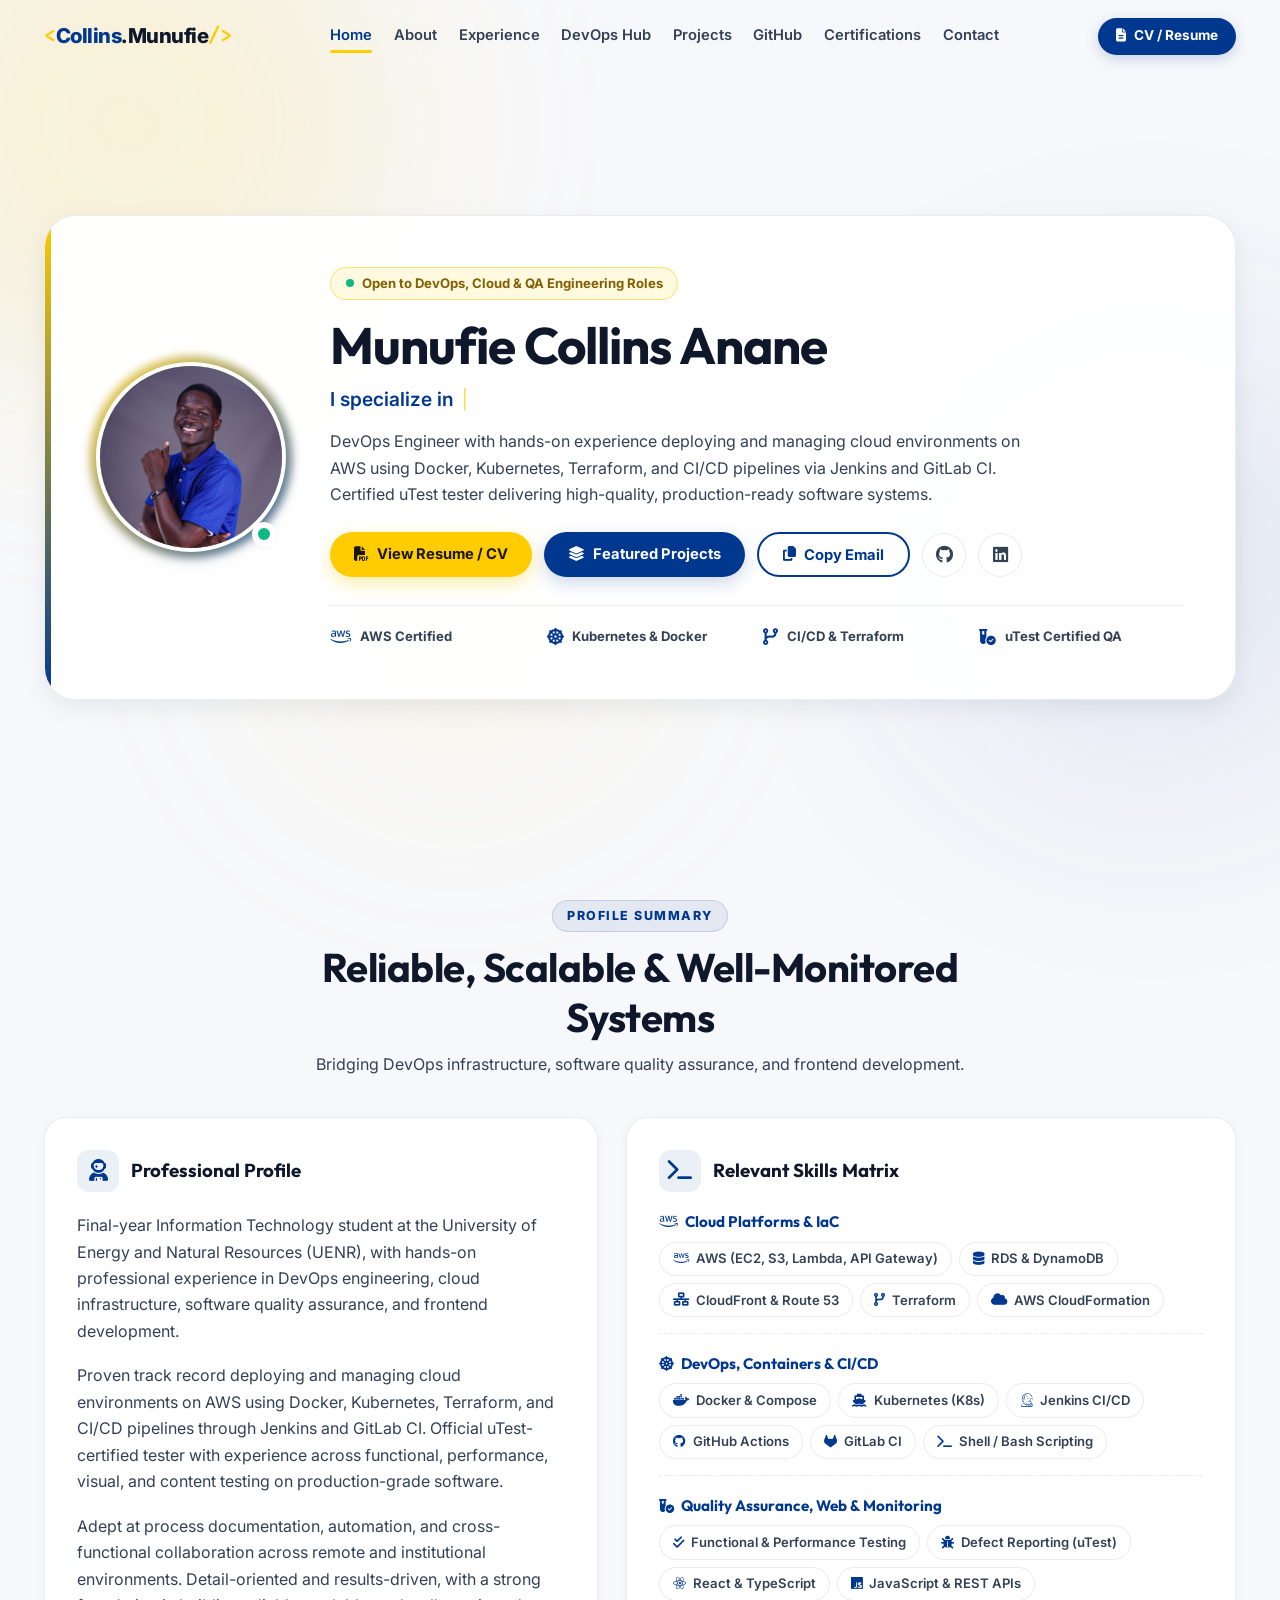
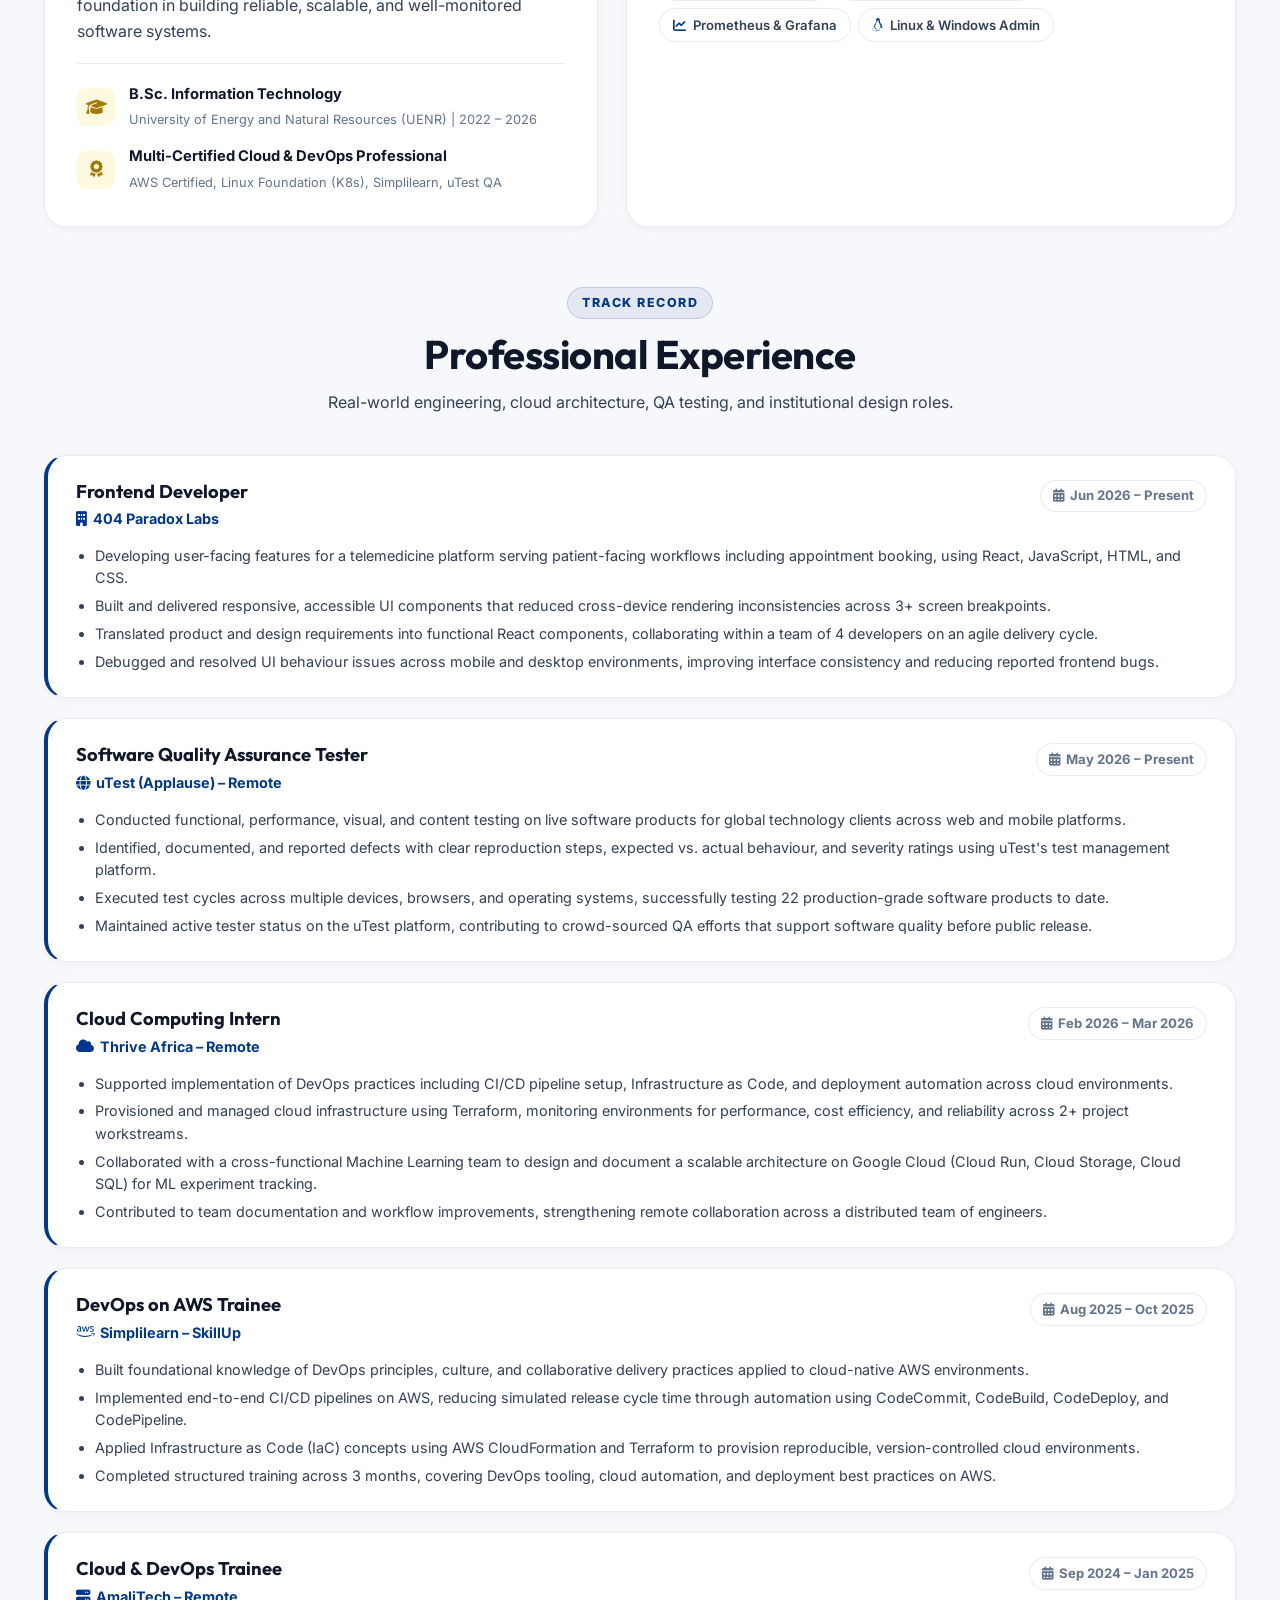
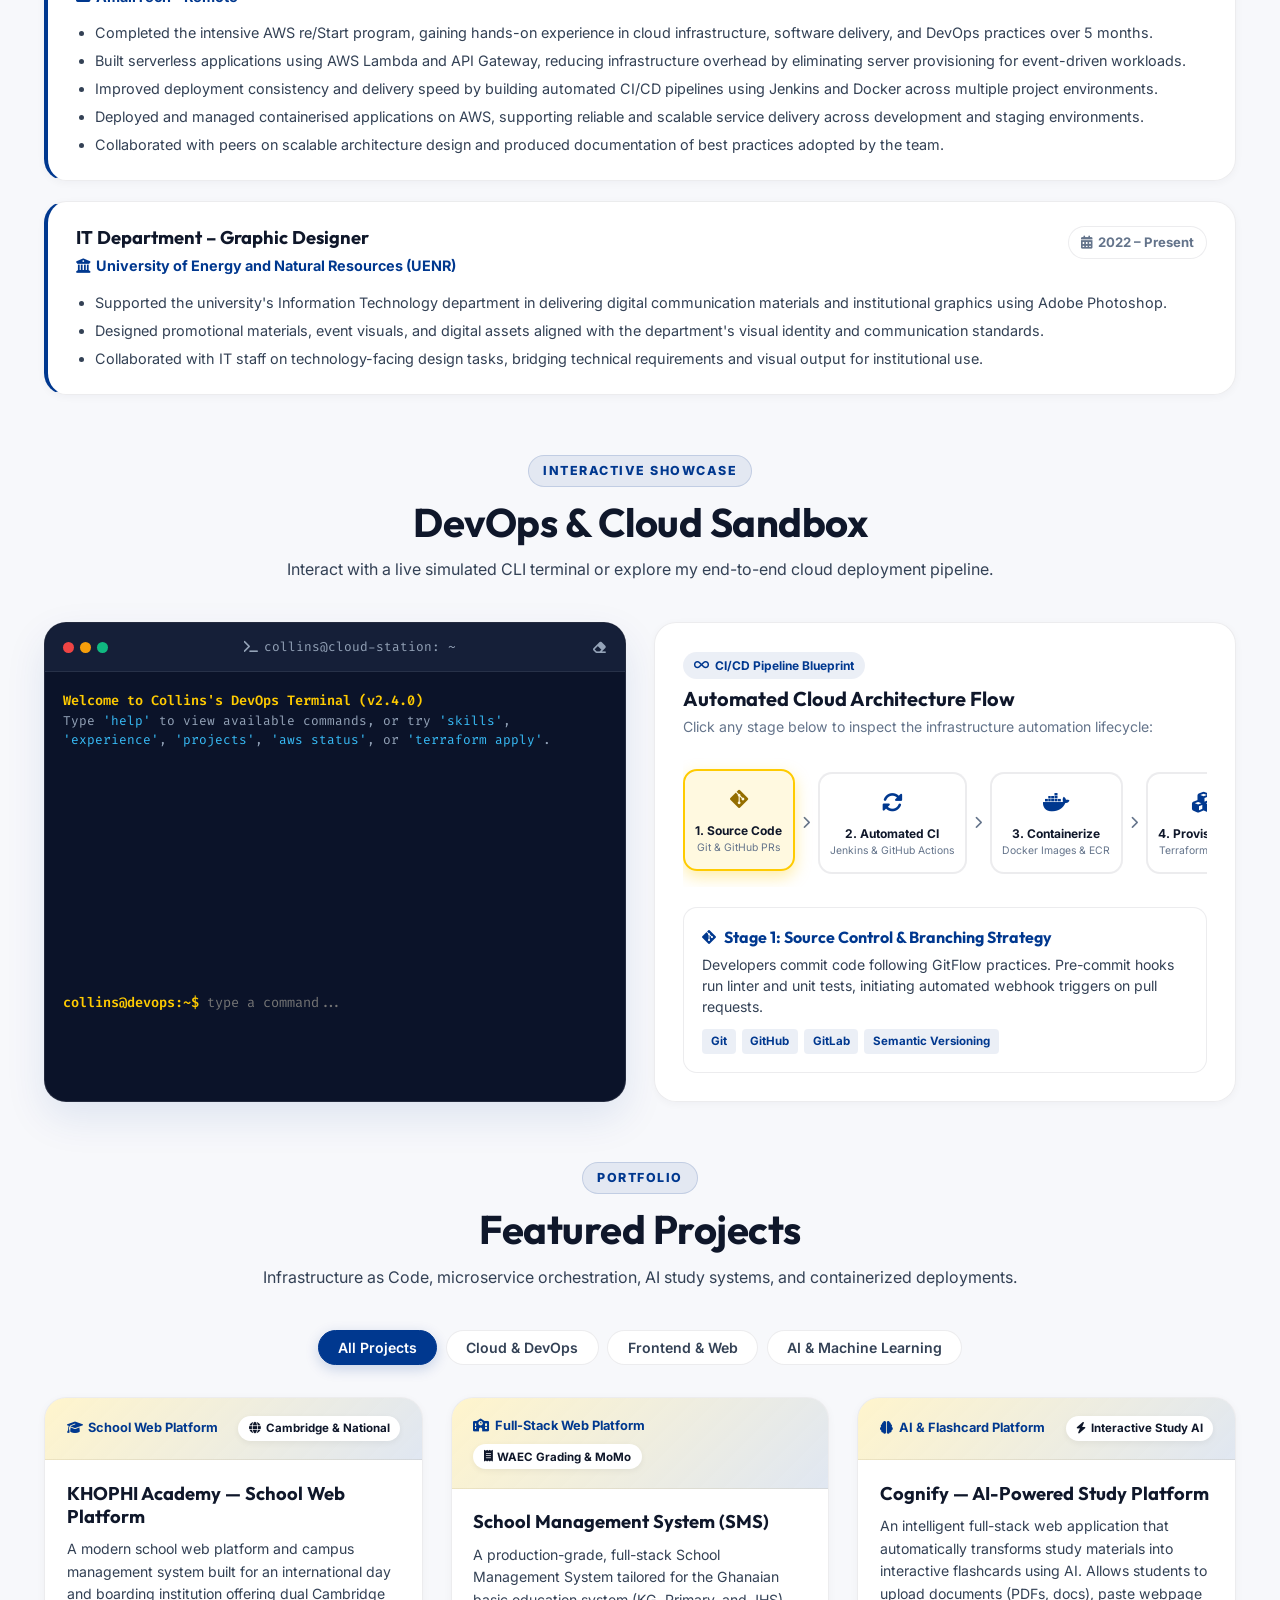
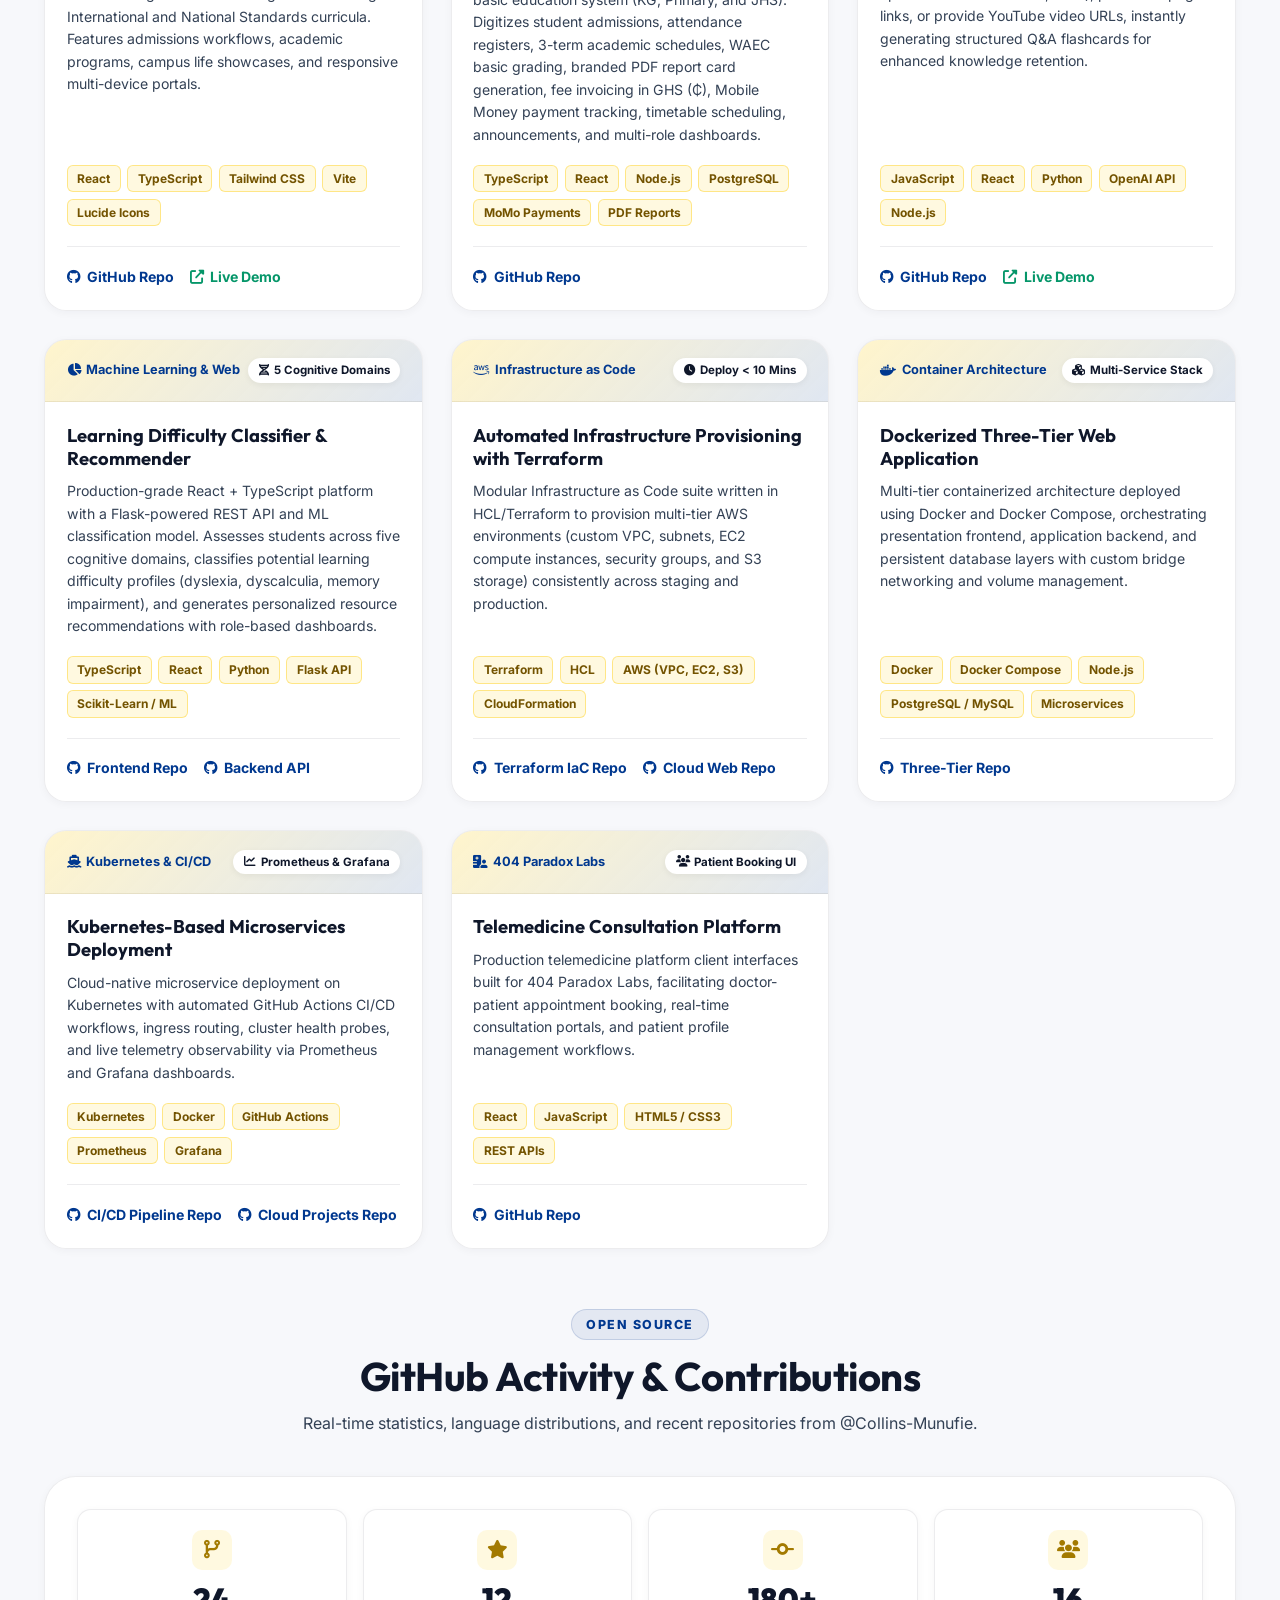
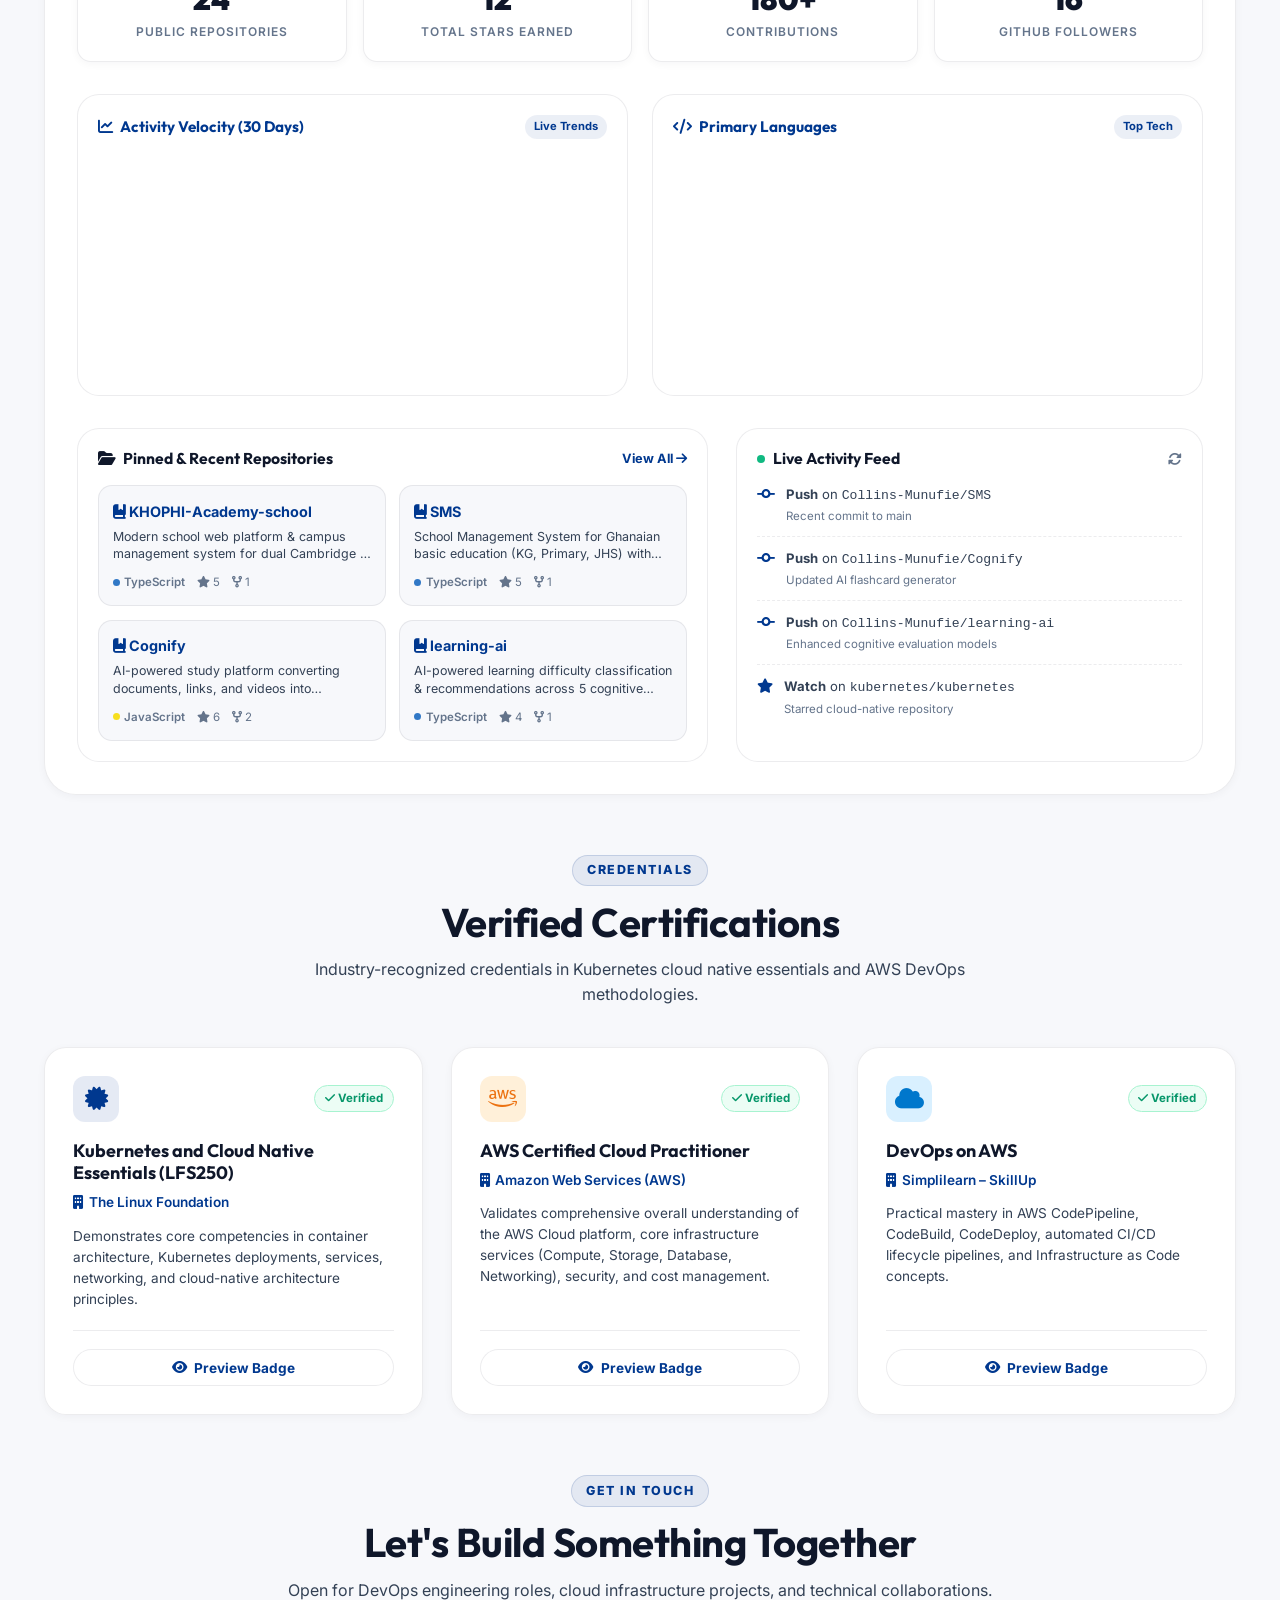
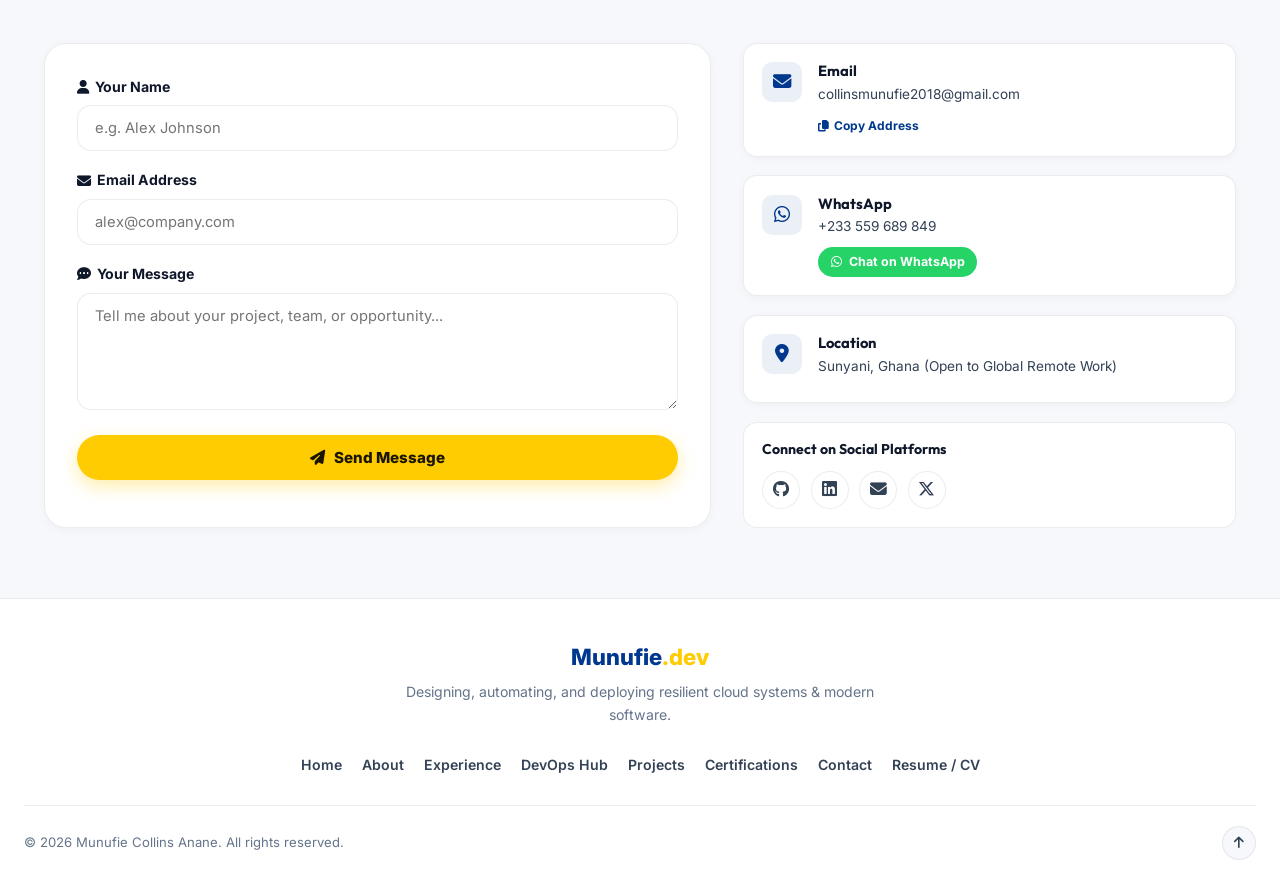
==== commit 8c6c53b3: "added khophi academy website" ====
--- a/index.html
+++ b/index.html
@@ -504,60 +504,121 @@
     </div>
 
     <div class="projects-grid">
-      <!-- Project: School Management System (SMS) -->
+      <!-- Project: KHOPHI Academy School Platform -->
       <div class="project-card" data-category="fullstack">
         <div class="project-header-banner">
-          <div class="project-type-badge"><i class="fas fa-school"></i> Full-Stack System</div>
+          <div class="project-type-badge"><i class="fas fa-graduation-cap"></i> School Web Platform</div>
+          <div class="project-metric-badge"><i class="fas fa-globe"></i> Cambridge & National</div>
+        </div>
+        <div class="project-content">
+          <h3 class="project-title">KHOPHI Academy — School Web Platform</h3>
+          <p class="project-description">
+            A modern school web platform and campus management system built for an international day and boarding institution offering dual Cambridge International and National Standards curricula. Features admissions workflows, academic programs, campus life showcases, and responsive multi-device portals.
+          </p>
+          <div class="tech-stack">
+            <span class="tech-tag">React</span>
+            <span class="tech-tag">TypeScript</span>
+            <span class="tech-tag">Tailwind CSS</span>
+            <span class="tech-tag">Vite</span>
+            <span class="tech-tag">Lucide Icons</span>
+          </div>
+          <div class="project-links">
+            <a href="https://github.com/Collins-Munufie/KHOPHI-Academy-school" target="_blank" class="project-link github-link">
+              <i class="fab fa-github"></i> GitHub Repo
+            </a>
+            <a href="https://khophi-academy-school.vercel.app/" target="_blank" class="project-link live-link">
+              <i class="fas fa-external-link-alt"></i> Live Demo
+            </a>
+          </div>
+        </div>
+      </div>
+
+      <!-- Project 1: School Management System (SMS) -->
+      <div class="project-card" data-category="fullstack">
+        <div class="project-header-banner">
+          <div class="project-type-badge"><i class="fas fa-school"></i> Full-Stack Web Platform</div>
           <div class="project-metric-badge"><i class="fas fa-receipt"></i> WAEC Grading & MoMo</div>
         </div>
         <div class="project-content">
           <h3 class="project-title">School Management System (SMS)</h3>
           <p class="project-description">
-            A production-grade, full-stack School Management System strictly tailored for the Ghanaian basic education system (Kindergarten, Primary, and Junior High School / JHS). The system digitizes student records, 3-term academic setup, attendance registers, WAEC basic grading, branded PDF report card generation, fee invoicing in GHS (₵), Mobile Money payment tracking, timetable scheduling, announcements, and multi-role dashboards.
+            A production-grade, full-stack School Management System tailored for the Ghanaian basic education system (KG, Primary, and JHS). Digitizes student admissions, attendance registers, 3-term academic schedules, WAEC basic grading, branded PDF report card generation, fee invoicing in GHS (₵), Mobile Money payment tracking, timetable scheduling, announcements, and multi-role dashboards.
           </p>
           <div class="tech-stack">
+            <span class="tech-tag">TypeScript</span>
             <span class="tech-tag">React</span>
             <span class="tech-tag">Node.js</span>
-            <span class="tech-tag">PostgreSQL / DB</span>
-            <span class="tech-tag">MoMo Payment API</span>
-            <span class="tech-tag">PDF Generation</span>
-            <span class="tech-tag">REST APIs</span>
+            <span class="tech-tag">PostgreSQL</span>
+            <span class="tech-tag">MoMo Payments</span>
+            <span class="tech-tag">PDF Reports</span>
           </div>
           <div class="project-links">
-            <a href="https://github.com/Collins-Munufie" target="_blank" class="project-link github-link">
-              <i class="fab fa-github"></i> GitHub Profile
-            </a>
-          </div>
-        </div>
-      </div>
-
-      <!-- Project 1: Kubernetes-Based Microservices Deployment -->
-      <div class="project-card" data-category="cloud">
+            <a href="https://github.com/Collins-Munufie/SMS" target="_blank" class="project-link github-link">
+              <i class="fab fa-github"></i> GitHub Repo
+            </a>
+          </div>
+        </div>
+      </div>
+
+      <!-- Project 2: Cognify — AI-Powered Study Platform -->
+      <div class="project-card" data-category="fullstack ai">
         <div class="project-header-banner">
-          <div class="project-type-badge"><i class="fas fa-ship"></i> Kubernetes & Telemetry</div>
-          <div class="project-metric-badge"><i class="fas fa-chart-line"></i> Prometheus & Grafana</div>
+          <div class="project-type-badge"><i class="fas fa-brain"></i> AI & Flashcard Platform</div>
+          <div class="project-metric-badge"><i class="fas fa-bolt"></i> Interactive Study AI</div>
         </div>
         <div class="project-content">
-          <h3 class="project-title">Kubernetes-Based Microservices Deployment</h3>
+          <h3 class="project-title">Cognify — AI-Powered Study Platform</h3>
           <p class="project-description">
-            Deployed a full-scale microservice application on Kubernetes, implementing real-time observability using Prometheus and Grafana dashboards that monitor system performance across all running pods and services.
+            An intelligent full-stack web application that automatically transforms study materials into interactive flashcards using AI. Allows students to upload documents (PDFs, docs), paste webpage links, or provide YouTube video URLs, instantly generating structured Q&A flashcards for enhanced knowledge retention.
           </p>
           <div class="tech-stack">
-            <span class="tech-tag">Kubernetes</span>
-            <span class="tech-tag">Docker</span>
-            <span class="tech-tag">Prometheus</span>
-            <span class="tech-tag">Grafana</span>
-            <span class="tech-tag">AWS EKS</span>
+            <span class="tech-tag">JavaScript</span>
+            <span class="tech-tag">React</span>
+            <span class="tech-tag">Python</span>
+            <span class="tech-tag">OpenAI API</span>
+            <span class="tech-tag">Node.js</span>
           </div>
           <div class="project-links">
-            <a href="https://github.com/Collins-Munufie" target="_blank" class="project-link github-link">
-              <i class="fab fa-github"></i> GitHub Profile
-            </a>
-          </div>
-        </div>
-      </div>
-
-      <!-- Project 2: Automated Infrastructure Provisioning with Terraform -->
+            <a href="https://github.com/Collins-Munufie/Cognify" target="_blank" class="project-link github-link">
+              <i class="fab fa-github"></i> GitHub Repo
+            </a>
+            <a href="https://cognify-five-roan.vercel.app" target="_blank" class="project-link live-link">
+              <i class="fas fa-external-link-alt"></i> Live Demo
+            </a>
+          </div>
+        </div>
+      </div>
+
+      <!-- Project 3: AI Learning Difficulty Classifier & Recommendations -->
+      <div class="project-card" data-category="ai fullstack">
+        <div class="project-header-banner">
+          <div class="project-type-badge"><i class="fas fa-chart-pie"></i> Machine Learning & Web</div>
+          <div class="project-metric-badge"><i class="fas fa-dna"></i> 5 Cognitive Domains</div>
+        </div>
+        <div class="project-content">
+          <h3 class="project-title">Learning Difficulty Classifier & Recommender</h3>
+          <p class="project-description">
+            Production-grade React + TypeScript platform with a Flask-powered REST API and ML classification model. Assesses students across five cognitive domains, classifies potential learning difficulty profiles (dyslexia, dyscalculia, memory impairment), and generates personalized resource recommendations with role-based dashboards.
+          </p>
+          <div class="tech-stack">
+            <span class="tech-tag">TypeScript</span>
+            <span class="tech-tag">React</span>
+            <span class="tech-tag">Python</span>
+            <span class="tech-tag">Flask API</span>
+            <span class="tech-tag">Scikit-Learn / ML</span>
+          </div>
+          <div class="project-links">
+            <a href="https://github.com/Collins-Munufie/learning-ai" target="_blank" class="project-link github-link">
+              <i class="fab fa-github"></i> Frontend Repo
+            </a>
+            <a href="https://github.com/Collins-Munufie/learning-ai-backend" target="_blank" class="project-link github-link">
+              <i class="fab fa-github"></i> Backend API
+            </a>
+          </div>
+        </div>
+      </div>
+
+      <!-- Project 4: Automated Infrastructure Provisioning with Terraform -->
       <div class="project-card" data-category="cloud">
         <div class="project-header-banner">
           <div class="project-type-badge"><i class="fab fa-aws"></i> Infrastructure as Code</div>
@@ -566,72 +627,20 @@
         <div class="project-content">
           <h3 class="project-title">Automated Infrastructure Provisioning with Terraform</h3>
           <p class="project-description">
-            Built a fully automated IaC solution using Terraform to provision AWS resources (VPC, compute, security groups, storage) consistently across environments, eliminating manual setup and enabling reproducible deployments.
+            Modular Infrastructure as Code suite written in HCL/Terraform to provision multi-tier AWS environments (custom VPC, subnets, EC2 compute instances, security groups, and S3 storage) consistently across staging and production.
           </p>
           <div class="tech-stack">
             <span class="tech-tag">Terraform</span>
+            <span class="tech-tag">HCL</span>
             <span class="tech-tag">AWS (VPC, EC2, S3)</span>
-            <span class="tech-tag">IaC</span>
             <span class="tech-tag">CloudFormation</span>
           </div>
           <div class="project-links">
+            <a href="https://github.com/Collins-Munufie/Automated_Application_Deployment" target="_blank" class="project-link github-link">
+              <i class="fab fa-github"></i> Terraform IaC Repo
+            </a>
             <a href="https://github.com/Collins-Munufie/ecommerce-aws-terraform-project" target="_blank" class="project-link github-link">
-              <i class="fab fa-github"></i> GitHub Repo
-            </a>
-          </div>
-        </div>
-      </div>
-
-      <!-- Project 3: React App Deployment on AWS EC2 -->
-      <div class="project-card" data-category="cloud fullstack">
-        <div class="project-header-banner">
-          <div class="project-type-badge"><i class="fab fa-aws"></i> AWS Cloud Hosting</div>
-          <div class="project-metric-badge"><i class="fas fa-shield-alt"></i> IAM & Security Groups</div>
-        </div>
-        <div class="project-content">
-          <h3 class="project-title">React App Deployment on AWS EC2</h3>
-          <p class="project-description">
-            Deployed and managed a production-ready React web application on AWS EC2, configuring security groups, IAM roles, NGINX reverse proxy, and instance lifecycle management for a reliable hosting environment.
-          </p>
-          <div class="tech-stack">
-            <span class="tech-tag">AWS EC2</span>
-            <span class="tech-tag">React</span>
-            <span class="tech-tag">NGINX</span>
-            <span class="tech-tag">Linux</span>
-            <span class="tech-tag">IAM</span>
-          </div>
-          <div class="project-links">
-            <a href="https://github.com/Collins-Munufie" target="_blank" class="project-link github-link">
-              <i class="fab fa-github"></i> GitHub Profile
-            </a>
-          </div>
-        </div>
-      </div>
-
-      <!-- Project 4: Cognify — AI-Powered Study Platform -->
-      <div class="project-card" data-category="fullstack ai">
-        <div class="project-header-banner">
-          <div class="project-type-badge"><i class="fas fa-brain"></i> AI & Web App</div>
-          <div class="project-metric-badge"><i class="fas fa-bolt"></i> Interactive Study AI</div>
-        </div>
-        <div class="project-content">
-          <h3 class="project-title">Cognify — AI-Powered Study Platform</h3>
-          <p class="project-description">
-            Developed an AI-powered study tool using React, JavaScript, and Python that transforms PDFs, Word documents, PowerPoint files, websites, and YouTube links into interactive study materials, supporting multiple input formats for diverse learning needs.
-          </p>
-          <div class="tech-stack">
-            <span class="tech-tag">React</span>
-            <span class="tech-tag">JavaScript</span>
-            <span class="tech-tag">Python</span>
-            <span class="tech-tag">OpenAI API</span>
-            <span class="tech-tag">Node.js</span>
-          </div>
-          <div class="project-links">
-            <a href="https://github.com/Collins-Munufie/Cognify" target="_blank" class="project-link github-link">
-              <i class="fab fa-github"></i> GitHub Repo
-            </a>
-            <a href="https://cognify-rosy.vercel.app/" target="_blank" class="project-link live-link">
-              <i class="fas fa-external-link-alt"></i> Live Demo
+              <i class="fab fa-github"></i> Cloud Web Repo
             </a>
           </div>
         </div>
@@ -646,24 +655,53 @@
         <div class="project-content">
           <h3 class="project-title">Dockerized Three-Tier Web Application</h3>
           <p class="project-description">
-            Developed and containerized a three-tier web application using Docker and Docker Compose, separating the frontend, backend, and database into independent, isolated microservices with persistent volume networks.
+            Multi-tier containerized architecture deployed using Docker and Docker Compose, orchestrating presentation frontend, application backend, and persistent database layers with custom bridge networking and volume management.
           </p>
           <div class="tech-stack">
             <span class="tech-tag">Docker</span>
             <span class="tech-tag">Docker Compose</span>
             <span class="tech-tag">Node.js</span>
-            <span class="tech-tag">Database</span>
+            <span class="tech-tag">PostgreSQL / MySQL</span>
             <span class="tech-tag">Microservices</span>
           </div>
           <div class="project-links">
-            <a href="https://github.com/Collins-Munufie" target="_blank" class="project-link github-link">
-              <i class="fab fa-github"></i> GitHub Profile
-            </a>
-          </div>
-        </div>
-      </div>
-
-      <!-- Project 6: Telemedicine Platform -->
+            <a href="https://github.com/Collins-Munufie/Three-Tier-Applications" target="_blank" class="project-link github-link">
+              <i class="fab fa-github"></i> Three-Tier Repo
+            </a>
+          </div>
+        </div>
+      </div>
+
+      <!-- Project 6: Kubernetes Microservices & CI/CD Telemetry -->
+      <div class="project-card" data-category="cloud">
+        <div class="project-header-banner">
+          <div class="project-type-badge"><i class="fas fa-ship"></i> Kubernetes & CI/CD</div>
+          <div class="project-metric-badge"><i class="fas fa-chart-line"></i> Prometheus & Grafana</div>
+        </div>
+        <div class="project-content">
+          <h3 class="project-title">Kubernetes-Based Microservices Deployment</h3>
+          <p class="project-description">
+            Cloud-native microservice deployment on Kubernetes with automated GitHub Actions CI/CD workflows, ingress routing, cluster health probes, and live telemetry observability via Prometheus and Grafana dashboards.
+          </p>
+          <div class="tech-stack">
+            <span class="tech-tag">Kubernetes</span>
+            <span class="tech-tag">Docker</span>
+            <span class="tech-tag">GitHub Actions</span>
+            <span class="tech-tag">Prometheus</span>
+            <span class="tech-tag">Grafana</span>
+          </div>
+          <div class="project-links">
+            <a href="https://github.com/Collins-Munufie/deployment-using-github-actions" target="_blank" class="project-link github-link">
+              <i class="fab fa-github"></i> CI/CD Pipeline Repo
+            </a>
+            <a href="https://github.com/Collins-Munufie/AWS-Cloud-Projects" target="_blank" class="project-link github-link">
+              <i class="fab fa-github"></i> Cloud Projects Repo
+            </a>
+          </div>
+        </div>
+      </div>
+
+      <!-- Project 7: Telemedicine Platform -->
       <div class="project-card" data-category="fullstack">
         <div class="project-header-banner">
           <div class="project-type-badge"><i class="fas fa-hospital-user"></i> 404 Paradox Labs</div>
@@ -672,13 +710,12 @@
         <div class="project-content">
           <h3 class="project-title">Telemedicine Consultation Platform</h3>
           <p class="project-description">
-            Engineered responsive React interface components for 404 Paradox Labs' telehealth platform, facilitating doctor-patient appointment booking, real-time consultation portals, and patient profile management workflows.
+            Production telemedicine platform client interfaces built for 404 Paradox Labs, facilitating doctor-patient appointment booking, real-time consultation portals, and patient profile management workflows.
           </p>
           <div class="tech-stack">
             <span class="tech-tag">React</span>
             <span class="tech-tag">JavaScript</span>
-            <span class="tech-tag">HTML5</span>
-            <span class="tech-tag">CSS3</span>
+            <span class="tech-tag">HTML5 / CSS3</span>
             <span class="tech-tag">REST APIs</span>
           </div>
           <div class="project-links">
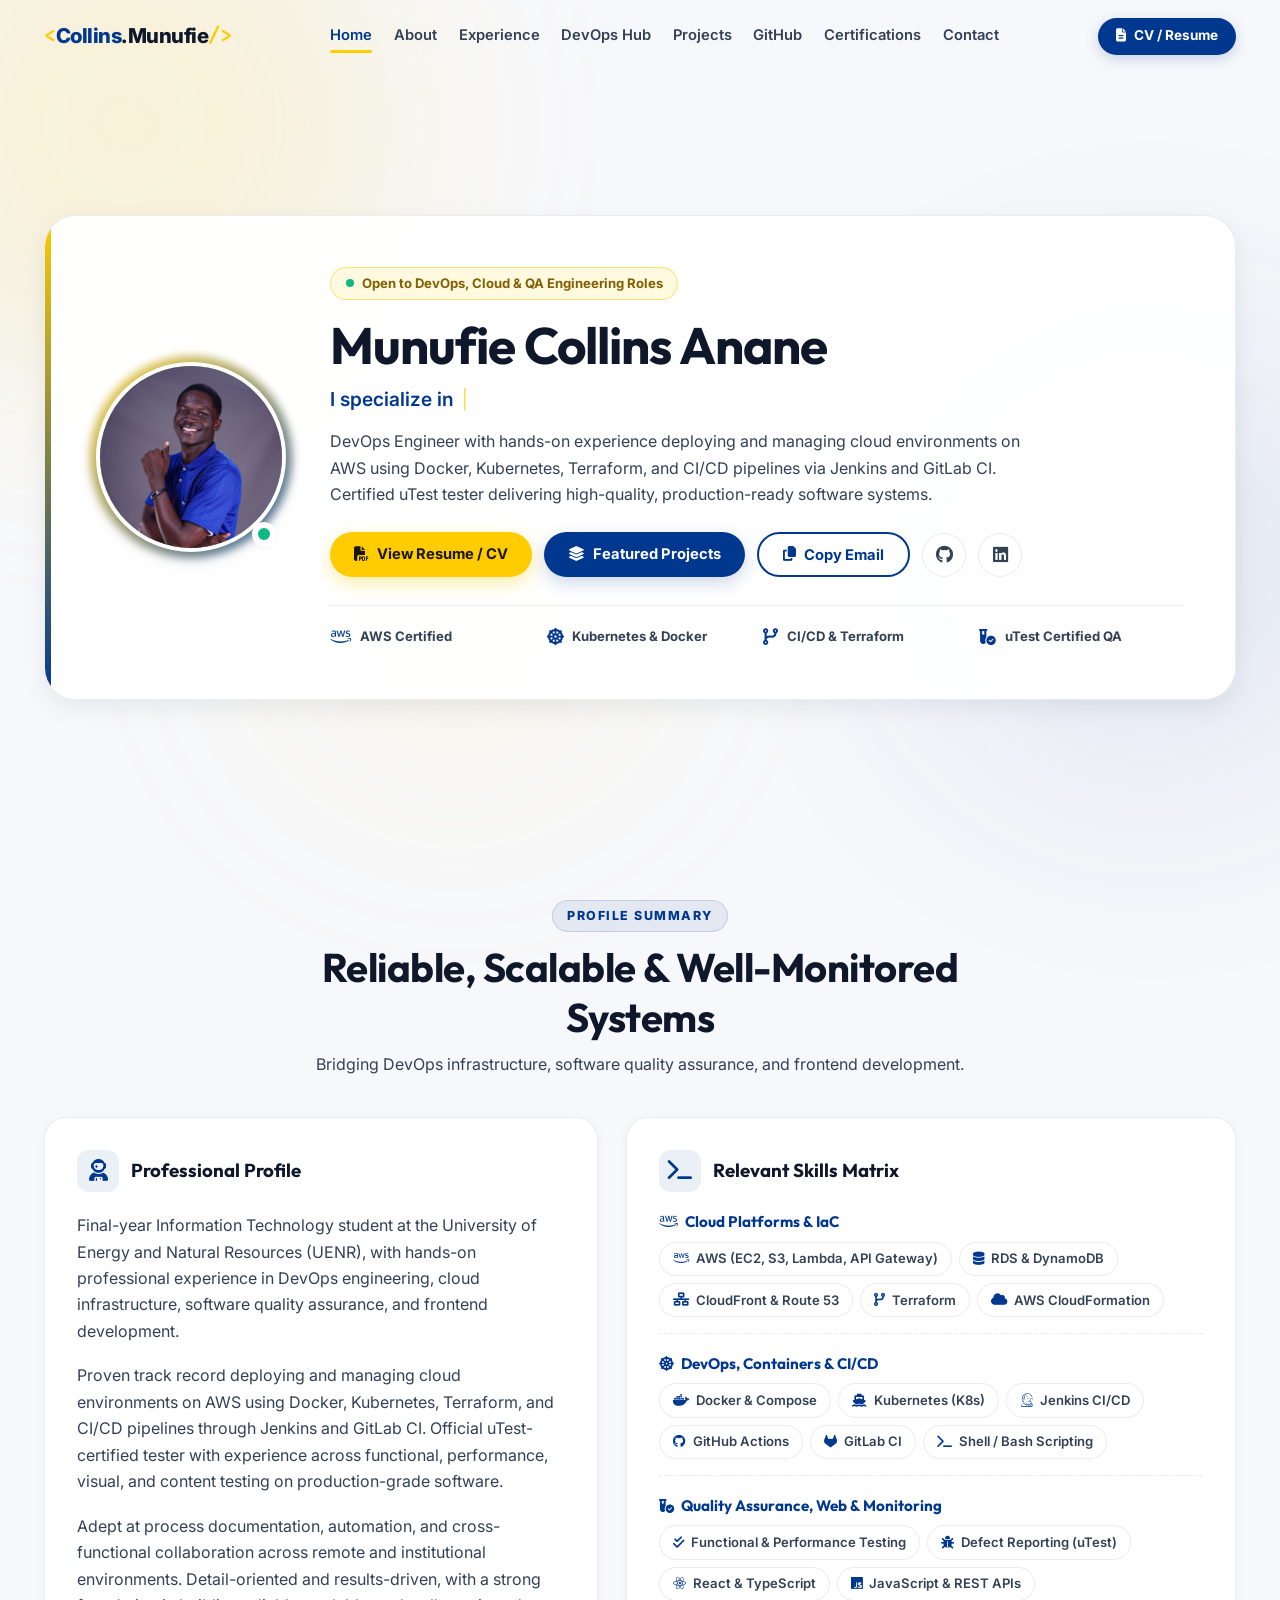
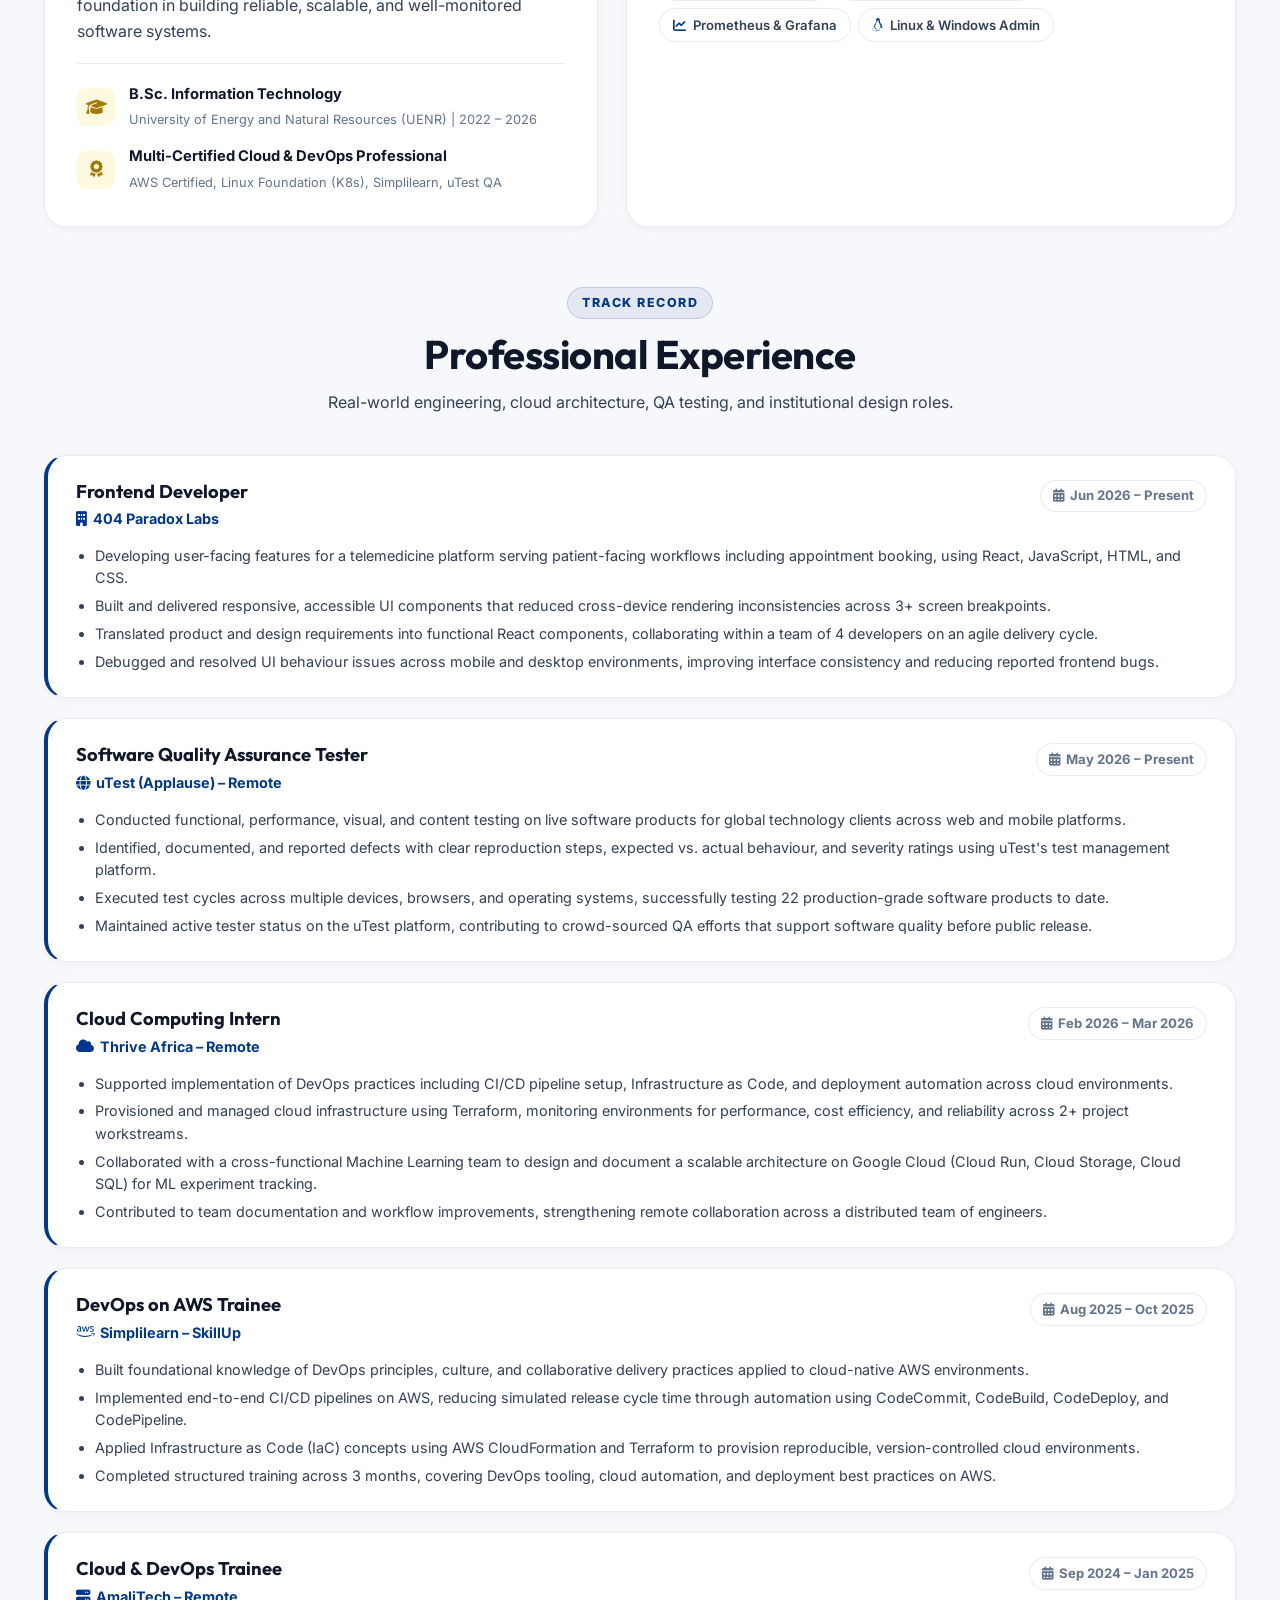
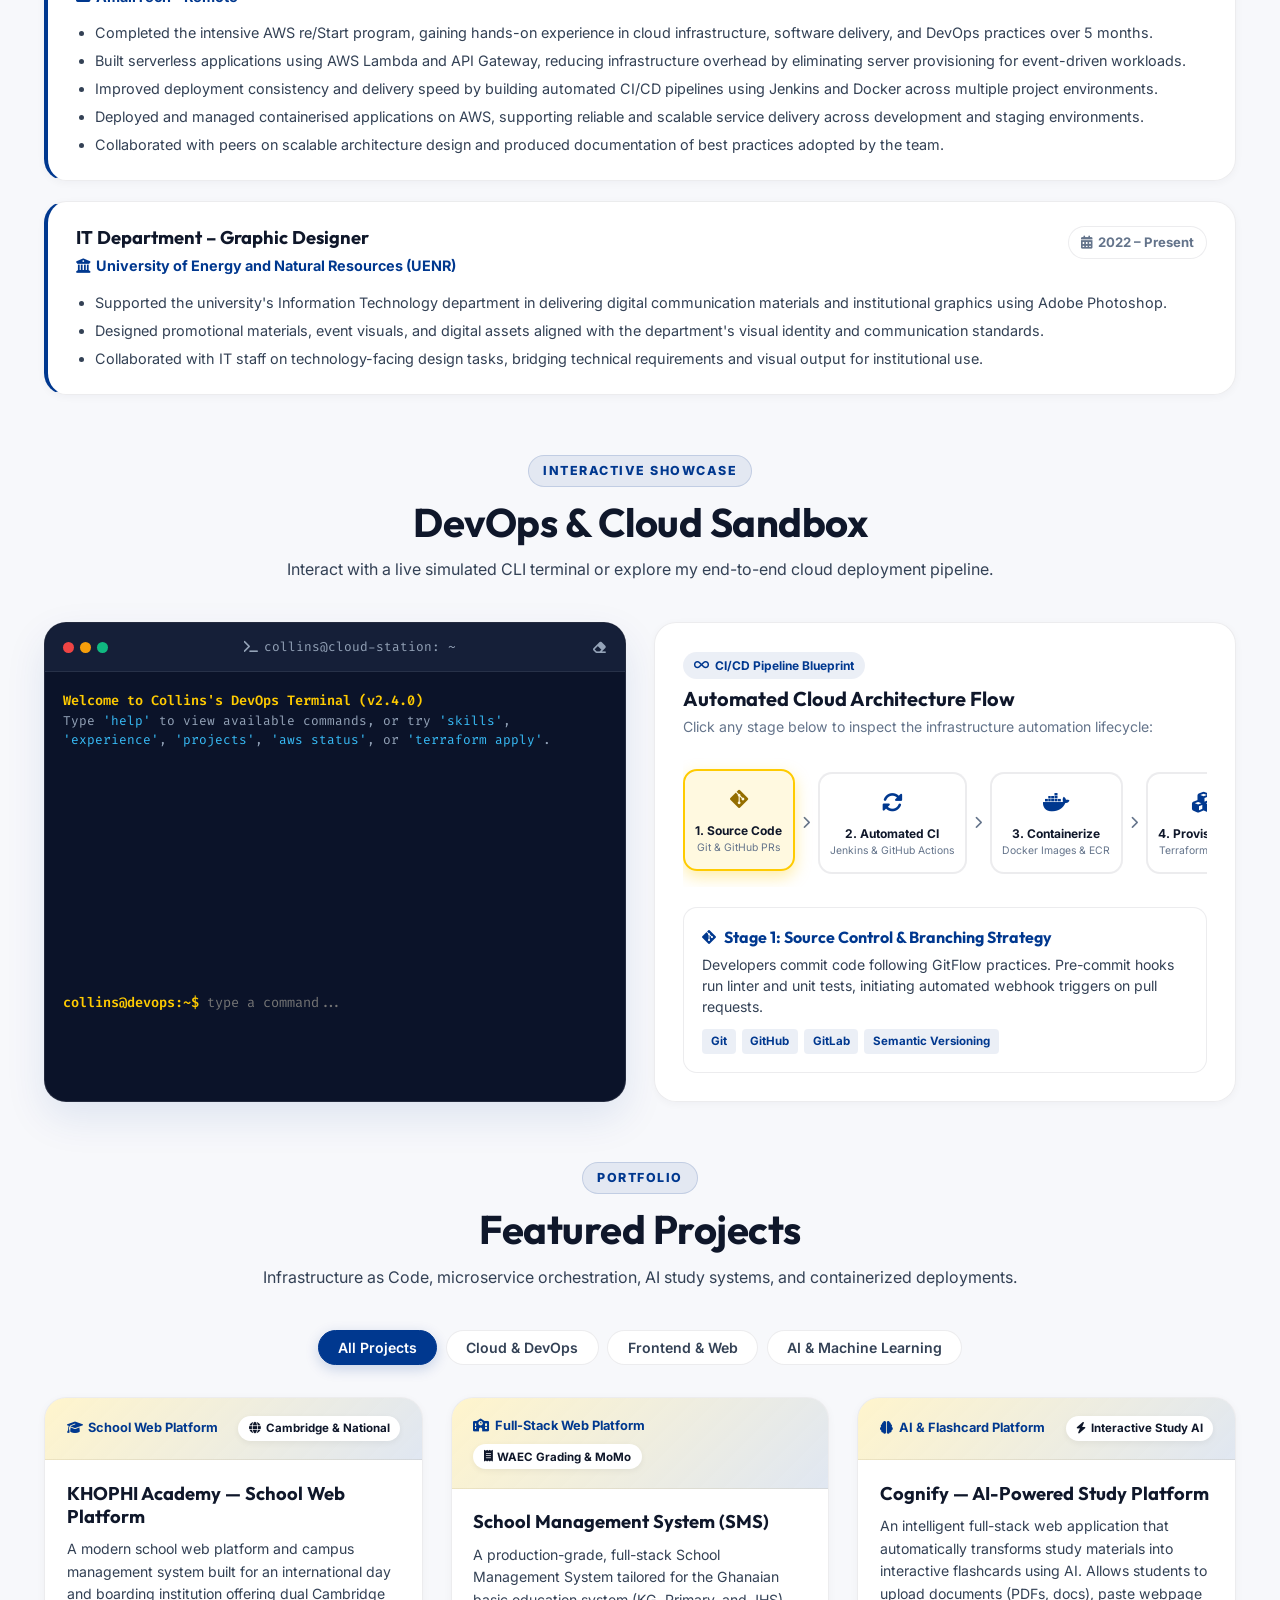
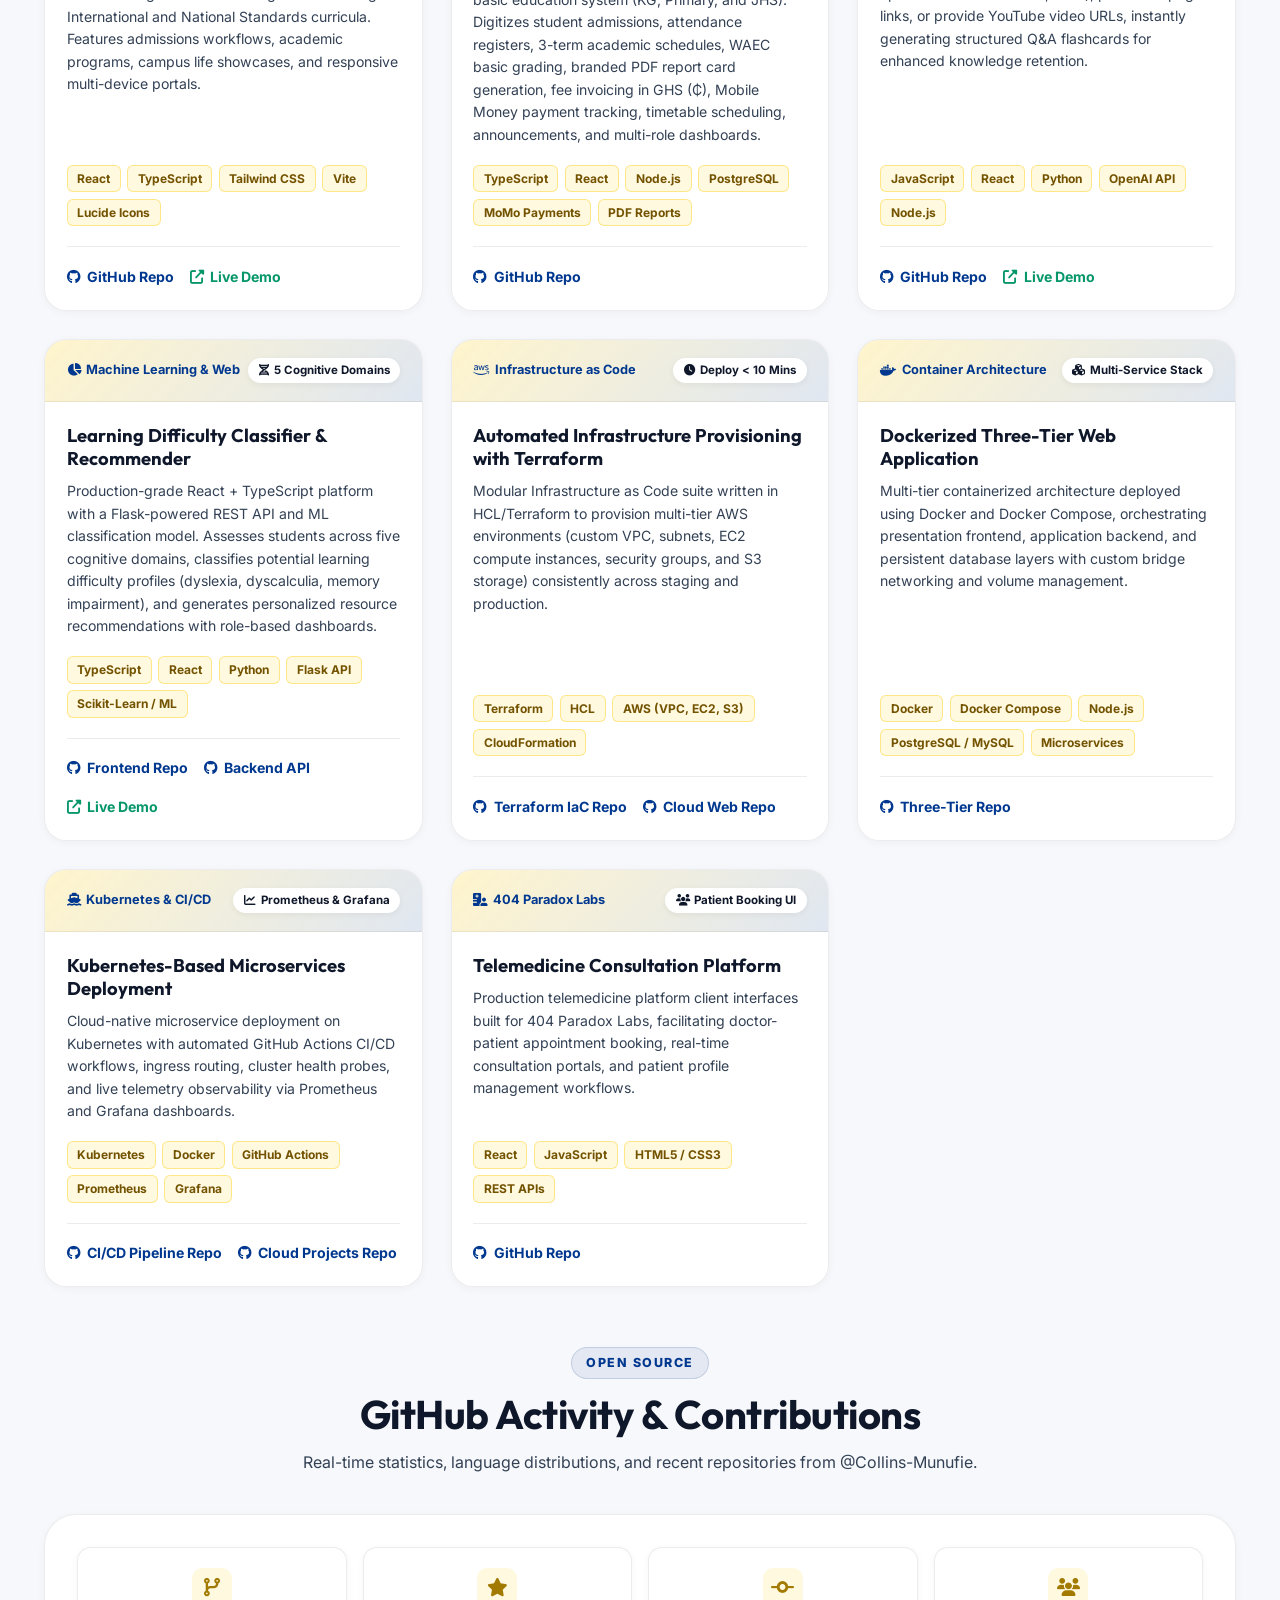
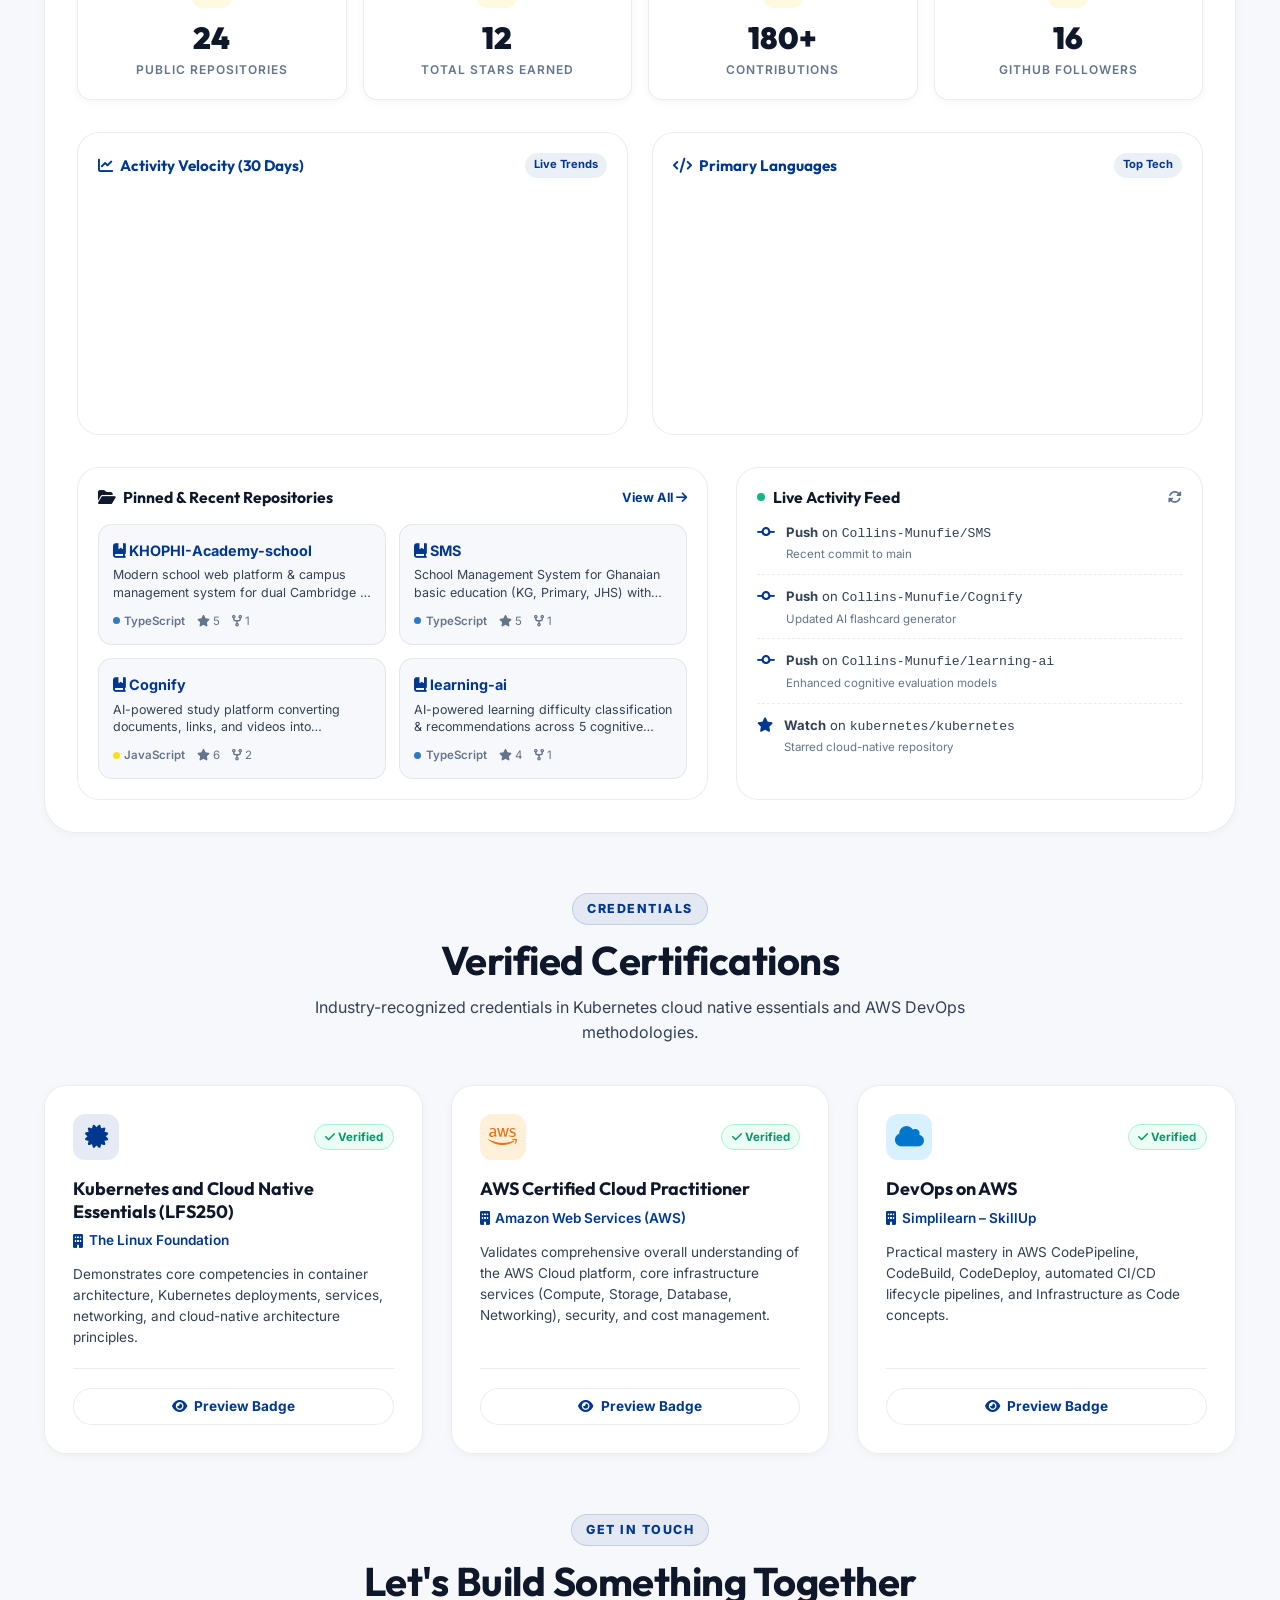
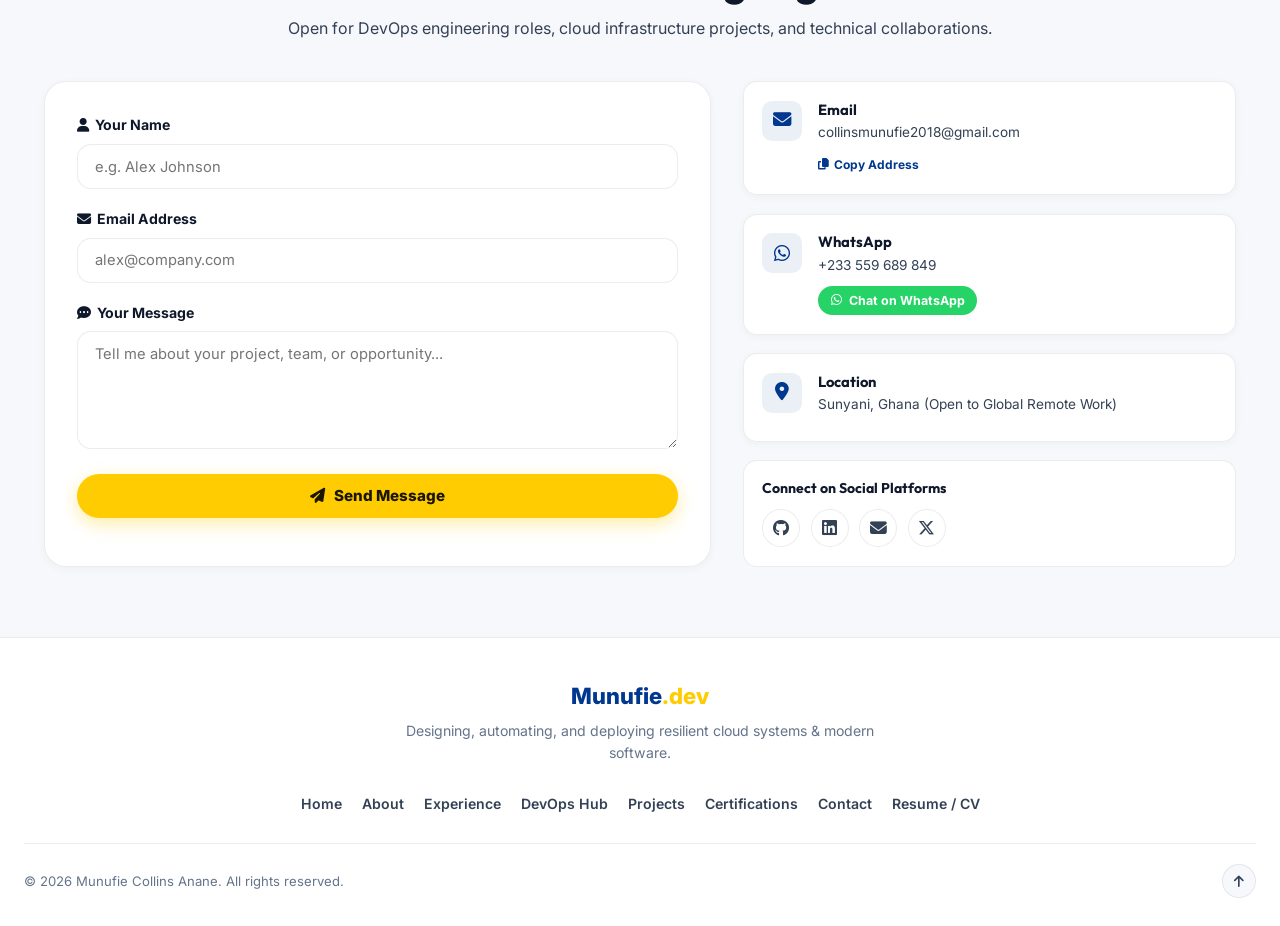
==== commit c344ad97: "added live demo link to learn ai" ====
--- a/index.html
+++ b/index.html
@@ -82,7 +82,8 @@
   <nav id="navbar">
     <div class="nav-container">
       <a href="#home" class="logo">
-        <span class="logo-bracket">&lt;</span>Collins<span class="logo-accent">.Munufie</span><span class="logo-bracket"> /&gt;</span>
+        <span class="logo-bracket">&lt;</span>Collins<span class="logo-accent">.Munufie</span><span
+          class="logo-bracket"> /&gt;</span>
       </a>
 
       <div class="nav-links" id="nav-links">
@@ -132,7 +133,9 @@
             <span class="cursor-blink">|</span>
           </div>
           <p class="hero-bio" id="github-bio">
-            DevOps Engineer with hands-on experience deploying and managing cloud environments on AWS using Docker, Kubernetes, Terraform, and CI/CD pipelines via Jenkins and GitLab CI. Certified uTest tester delivering high-quality, production-ready software systems.
+            DevOps Engineer with hands-on experience deploying and managing cloud environments on AWS using Docker,
+            Kubernetes, Terraform, and CI/CD pipelines via Jenkins and GitLab CI. Certified uTest tester delivering
+            high-quality, production-ready software systems.
           </p>
 
           <div class="hero-actions">
@@ -142,13 +145,16 @@
             <a href="#projects" class="cta-button secondary">
               <i class="fas fa-layer-group"></i> Featured Projects
             </a>
-            <button type="button" class="cta-button outline" id="copy-email-btn" data-email="collinsmunufie2018@gmail.com">
+            <button type="button" class="cta-button outline" id="copy-email-btn"
+              data-email="collinsmunufie2018@gmail.com">
               <i class="fas fa-copy"></i> Copy Email
             </button>
-            <a id="github-link" href="https://github.com/Collins-Munufie" target="_blank" class="cta-button ghost" aria-label="GitHub Profile">
+            <a id="github-link" href="https://github.com/Collins-Munufie" target="_blank" class="cta-button ghost"
+              aria-label="GitHub Profile">
               <i class="fab fa-github"></i>
             </a>
-            <a href="https://www.linkedin.com/in/collins-munufie/" target="_blank" class="cta-button ghost" aria-label="LinkedIn Profile">
+            <a href="https://www.linkedin.com/in/collins-munufie/" target="_blank" class="cta-button ghost"
+              aria-label="LinkedIn Profile">
               <i class="fab fa-linkedin"></i>
             </a>
           </div>
@@ -182,7 +188,8 @@
     <div class="section-header">
       <span class="section-tag">Profile Summary</span>
       <h2 class="section-title">Reliable, Scalable & Well-Monitored Systems</h2>
-      <p class="section-subtitle">Bridging DevOps infrastructure, software quality assurance, and frontend development.</p>
+      <p class="section-subtitle">Bridging DevOps infrastructure, software quality assurance, and frontend development.
+      </p>
     </div>
 
     <div class="about-grid">
@@ -192,15 +199,21 @@
           <h3>Professional Profile</h3>
         </div>
         <p>
-          Final-year Information Technology student at the University of Energy and Natural Resources (UENR), with hands-on professional experience in DevOps engineering, cloud infrastructure, software quality assurance, and frontend development.
+          Final-year Information Technology student at the University of Energy and Natural Resources (UENR), with
+          hands-on professional experience in DevOps engineering, cloud infrastructure, software quality assurance, and
+          frontend development.
         </p>
         <p>
-          Proven track record deploying and managing cloud environments on AWS using Docker, Kubernetes, Terraform, and CI/CD pipelines through Jenkins and GitLab CI. Official uTest-certified tester with experience across functional, performance, visual, and content testing on production-grade software.
+          Proven track record deploying and managing cloud environments on AWS using Docker, Kubernetes, Terraform, and
+          CI/CD pipelines through Jenkins and GitLab CI. Official uTest-certified tester with experience across
+          functional, performance, visual, and content testing on production-grade software.
         </p>
         <p>
-          Adept at process documentation, automation, and cross-functional collaboration across remote and institutional environments. Detail-oriented and results-driven, with a strong foundation in building reliable, scalable, and well-monitored software systems.
+          Adept at process documentation, automation, and cross-functional collaboration across remote and institutional
+          environments. Detail-oriented and results-driven, with a strong foundation in building reliable, scalable, and
+          well-monitored software systems.
         </p>
-        
+
         <div class="bio-highlights">
           <div class="highlight-item">
             <div class="highlight-icon"><i class="fas fa-graduation-cap"></i></div>
@@ -274,7 +287,8 @@
     <div class="section-header">
       <span class="section-tag">Track Record</span>
       <h2 class="section-title">Professional Experience</h2>
-      <p class="section-subtitle">Real-world engineering, cloud architecture, QA testing, and institutional design roles.</p>
+      <p class="section-subtitle">Real-world engineering, cloud architecture, QA testing, and institutional design
+        roles.</p>
     </div>
 
     <div class="experience-timeline">
@@ -288,10 +302,14 @@
           <span class="timeline-date"><i class="fas fa-calendar-alt"></i> Jun 2026 – Present</span>
         </div>
         <ul class="timeline-list">
-          <li>Developing user-facing features for a telemedicine platform serving patient-facing workflows including appointment booking, using React, JavaScript, HTML, and CSS.</li>
-          <li>Built and delivered responsive, accessible UI components that reduced cross-device rendering inconsistencies across 3+ screen breakpoints.</li>
-          <li>Translated product and design requirements into functional React components, collaborating within a team of 4 developers on an agile delivery cycle.</li>
-          <li>Debugged and resolved UI behaviour issues across mobile and desktop environments, improving interface consistency and reducing reported frontend bugs.</li>
+          <li>Developing user-facing features for a telemedicine platform serving patient-facing workflows including
+            appointment booking, using React, JavaScript, HTML, and CSS.</li>
+          <li>Built and delivered responsive, accessible UI components that reduced cross-device rendering
+            inconsistencies across 3+ screen breakpoints.</li>
+          <li>Translated product and design requirements into functional React components, collaborating within a team
+            of 4 developers on an agile delivery cycle.</li>
+          <li>Debugged and resolved UI behaviour issues across mobile and desktop environments, improving interface
+            consistency and reducing reported frontend bugs.</li>
         </ul>
       </div>
 
@@ -305,10 +323,14 @@
           <span class="timeline-date"><i class="fas fa-calendar-alt"></i> May 2026 – Present</span>
         </div>
         <ul class="timeline-list">
-          <li>Conducted functional, performance, visual, and content testing on live software products for global technology clients across web and mobile platforms.</li>
-          <li>Identified, documented, and reported defects with clear reproduction steps, expected vs. actual behaviour, and severity ratings using uTest's test management platform.</li>
-          <li>Executed test cycles across multiple devices, browsers, and operating systems, successfully testing 22 production-grade software products to date.</li>
-          <li>Maintained active tester status on the uTest platform, contributing to crowd-sourced QA efforts that support software quality before public release.</li>
+          <li>Conducted functional, performance, visual, and content testing on live software products for global
+            technology clients across web and mobile platforms.</li>
+          <li>Identified, documented, and reported defects with clear reproduction steps, expected vs. actual behaviour,
+            and severity ratings using uTest's test management platform.</li>
+          <li>Executed test cycles across multiple devices, browsers, and operating systems, successfully testing 22
+            production-grade software products to date.</li>
+          <li>Maintained active tester status on the uTest platform, contributing to crowd-sourced QA efforts that
+            support software quality before public release.</li>
         </ul>
       </div>
 
@@ -322,10 +344,14 @@
           <span class="timeline-date"><i class="fas fa-calendar-alt"></i> Feb 2026 – Mar 2026</span>
         </div>
         <ul class="timeline-list">
-          <li>Supported implementation of DevOps practices including CI/CD pipeline setup, Infrastructure as Code, and deployment automation across cloud environments.</li>
-          <li>Provisioned and managed cloud infrastructure using Terraform, monitoring environments for performance, cost efficiency, and reliability across 2+ project workstreams.</li>
-          <li>Collaborated with a cross-functional Machine Learning team to design and document a scalable architecture on Google Cloud (Cloud Run, Cloud Storage, Cloud SQL) for ML experiment tracking.</li>
-          <li>Contributed to team documentation and workflow improvements, strengthening remote collaboration across a distributed team of engineers.</li>
+          <li>Supported implementation of DevOps practices including CI/CD pipeline setup, Infrastructure as Code, and
+            deployment automation across cloud environments.</li>
+          <li>Provisioned and managed cloud infrastructure using Terraform, monitoring environments for performance,
+            cost efficiency, and reliability across 2+ project workstreams.</li>
+          <li>Collaborated with a cross-functional Machine Learning team to design and document a scalable architecture
+            on Google Cloud (Cloud Run, Cloud Storage, Cloud SQL) for ML experiment tracking.</li>
+          <li>Contributed to team documentation and workflow improvements, strengthening remote collaboration across a
+            distributed team of engineers.</li>
         </ul>
       </div>
 
@@ -339,10 +365,14 @@
           <span class="timeline-date"><i class="fas fa-calendar-alt"></i> Aug 2025 – Oct 2025</span>
         </div>
         <ul class="timeline-list">
-          <li>Built foundational knowledge of DevOps principles, culture, and collaborative delivery practices applied to cloud-native AWS environments.</li>
-          <li>Implemented end-to-end CI/CD pipelines on AWS, reducing simulated release cycle time through automation using CodeCommit, CodeBuild, CodeDeploy, and CodePipeline.</li>
-          <li>Applied Infrastructure as Code (IaC) concepts using AWS CloudFormation and Terraform to provision reproducible, version-controlled cloud environments.</li>
-          <li>Completed structured training across 3 months, covering DevOps tooling, cloud automation, and deployment best practices on AWS.</li>
+          <li>Built foundational knowledge of DevOps principles, culture, and collaborative delivery practices applied
+            to cloud-native AWS environments.</li>
+          <li>Implemented end-to-end CI/CD pipelines on AWS, reducing simulated release cycle time through automation
+            using CodeCommit, CodeBuild, CodeDeploy, and CodePipeline.</li>
+          <li>Applied Infrastructure as Code (IaC) concepts using AWS CloudFormation and Terraform to provision
+            reproducible, version-controlled cloud environments.</li>
+          <li>Completed structured training across 3 months, covering DevOps tooling, cloud automation, and deployment
+            best practices on AWS.</li>
         </ul>
       </div>
 
@@ -356,11 +386,16 @@
           <span class="timeline-date"><i class="fas fa-calendar-alt"></i> Sep 2024 – Jan 2025</span>
         </div>
         <ul class="timeline-list">
-          <li>Completed the intensive AWS re/Start program, gaining hands-on experience in cloud infrastructure, software delivery, and DevOps practices over 5 months.</li>
-          <li>Built serverless applications using AWS Lambda and API Gateway, reducing infrastructure overhead by eliminating server provisioning for event-driven workloads.</li>
-          <li>Improved deployment consistency and delivery speed by building automated CI/CD pipelines using Jenkins and Docker across multiple project environments.</li>
-          <li>Deployed and managed containerised applications on AWS, supporting reliable and scalable service delivery across development and staging environments.</li>
-          <li>Collaborated with peers on scalable architecture design and produced documentation of best practices adopted by the team.</li>
+          <li>Completed the intensive AWS re/Start program, gaining hands-on experience in cloud infrastructure,
+            software delivery, and DevOps practices over 5 months.</li>
+          <li>Built serverless applications using AWS Lambda and API Gateway, reducing infrastructure overhead by
+            eliminating server provisioning for event-driven workloads.</li>
+          <li>Improved deployment consistency and delivery speed by building automated CI/CD pipelines using Jenkins and
+            Docker across multiple project environments.</li>
+          <li>Deployed and managed containerised applications on AWS, supporting reliable and scalable service delivery
+            across development and staging environments.</li>
+          <li>Collaborated with peers on scalable architecture design and produced documentation of best practices
+            adopted by the team.</li>
         </ul>
       </div>
 
@@ -369,14 +404,18 @@
         <div class="timeline-header">
           <div class="timeline-role-info">
             <h3>IT Department – Graphic Designer</h3>
-            <span class="timeline-company"><i class="fas fa-university"></i> University of Energy and Natural Resources (UENR)</span>
+            <span class="timeline-company"><i class="fas fa-university"></i> University of Energy and Natural Resources
+              (UENR)</span>
           </div>
           <span class="timeline-date"><i class="fas fa-calendar-alt"></i> 2022 – Present</span>
         </div>
         <ul class="timeline-list">
-          <li>Supported the university's Information Technology department in delivering digital communication materials and institutional graphics using Adobe Photoshop.</li>
-          <li>Designed promotional materials, event visuals, and digital assets aligned with the department's visual identity and communication standards.</li>
-          <li>Collaborated with IT staff on technology-facing design tasks, bridging technical requirements and visual output for institutional use.</li>
+          <li>Supported the university's Information Technology department in delivering digital communication materials
+            and institutional graphics using Adobe Photoshop.</li>
+          <li>Designed promotional materials, event visuals, and digital assets aligned with the department's visual
+            identity and communication standards.</li>
+          <li>Collaborated with IT staff on technology-facing design tasks, bridging technical requirements and visual
+            output for institutional use.</li>
         </ul>
       </div>
     </div>
@@ -387,7 +426,8 @@
     <div class="section-header">
       <span class="section-tag">Interactive Showcase</span>
       <h2 class="section-title">DevOps & Cloud Sandbox</h2>
-      <p class="section-subtitle">Interact with a live simulated CLI terminal or explore my end-to-end cloud deployment pipeline.</p>
+      <p class="section-subtitle">Interact with a live simulated CLI terminal or explore my end-to-end cloud deployment
+        pipeline.</p>
     </div>
 
     <div class="devops-hub-grid">
@@ -409,12 +449,16 @@
         <div class="terminal-body" id="terminal-body">
           <div class="terminal-welcome">
             <p><span class="term-accent">Welcome to Collins's DevOps Terminal (v2.4.0)</span></p>
-            <p class="term-dim">Type <span class="term-highlight">'help'</span> to view available commands, or try <span class="term-highlight">'skills'</span>, <span class="term-highlight">'experience'</span>, <span class="term-highlight">'projects'</span>, <span class="term-highlight">'aws status'</span>, or <span class="term-highlight">'terraform apply'</span>.</p>
+            <p class="term-dim">Type <span class="term-highlight">'help'</span> to view available commands, or try <span
+                class="term-highlight">'skills'</span>, <span class="term-highlight">'experience'</span>, <span
+                class="term-highlight">'projects'</span>, <span class="term-highlight">'aws status'</span>, or <span
+                class="term-highlight">'terraform apply'</span>.</p>
           </div>
           <div id="terminal-output" class="terminal-output"></div>
           <div class="terminal-input-line">
             <span class="term-prompt">collins@devops:~$</span>
-            <input type="text" id="terminal-input" class="terminal-input" autocomplete="off" spellcheck="false" placeholder="type a command..." aria-label="Terminal command input" />
+            <input type="text" id="terminal-input" class="terminal-input" autocomplete="off" spellcheck="false"
+              placeholder="type a command..." aria-label="Terminal command input" />
           </div>
         </div>
       </div>
@@ -475,7 +519,8 @@
 
         <div class="pipeline-detail-box" id="pipeline-detail-box">
           <h4 id="pipe-detail-title"><i class="fab fa-git-alt"></i> Stage 1: Source Control & Branching Strategy</h4>
-          <p id="pipe-detail-desc">Developers commit code following GitFlow practices. Pre-commit hooks run linter and unit tests, initiating automated webhook triggers on pull requests.</p>
+          <p id="pipe-detail-desc">Developers commit code following GitFlow practices. Pre-commit hooks run linter and
+            unit tests, initiating automated webhook triggers on pull requests.</p>
           <div class="pipe-tech-tags" id="pipe-detail-tags">
             <span class="pipe-tag">Git</span>
             <span class="pipe-tag">GitHub</span>
@@ -492,7 +537,8 @@
     <div class="section-header">
       <span class="section-tag">Portfolio</span>
       <h2 class="section-title">Featured Projects</h2>
-      <p class="section-subtitle">Infrastructure as Code, microservice orchestration, AI study systems, and containerized deployments.</p>
+      <p class="section-subtitle">Infrastructure as Code, microservice orchestration, AI study systems, and
+        containerized deployments.</p>
     </div>
 
     <!-- Filter Tabs -->
@@ -513,7 +559,9 @@
         <div class="project-content">
           <h3 class="project-title">KHOPHI Academy — School Web Platform</h3>
           <p class="project-description">
-            A modern school web platform and campus management system built for an international day and boarding institution offering dual Cambridge International and National Standards curricula. Features admissions workflows, academic programs, campus life showcases, and responsive multi-device portals.
+            A modern school web platform and campus management system built for an international day and boarding
+            institution offering dual Cambridge International and National Standards curricula. Features admissions
+            workflows, academic programs, campus life showcases, and responsive multi-device portals.
           </p>
           <div class="tech-stack">
             <span class="tech-tag">React</span>
@@ -523,7 +571,8 @@
             <span class="tech-tag">Lucide Icons</span>
           </div>
           <div class="project-links">
-            <a href="https://github.com/Collins-Munufie/KHOPHI-Academy-school" target="_blank" class="project-link github-link">
+            <a href="https://github.com/Collins-Munufie/KHOPHI-Academy-school" target="_blank"
+              class="project-link github-link">
               <i class="fab fa-github"></i> GitHub Repo
             </a>
             <a href="https://khophi-academy-school.vercel.app/" target="_blank" class="project-link live-link">
@@ -542,7 +591,10 @@
         <div class="project-content">
           <h3 class="project-title">School Management System (SMS)</h3>
           <p class="project-description">
-            A production-grade, full-stack School Management System tailored for the Ghanaian basic education system (KG, Primary, and JHS). Digitizes student admissions, attendance registers, 3-term academic schedules, WAEC basic grading, branded PDF report card generation, fee invoicing in GHS (₵), Mobile Money payment tracking, timetable scheduling, announcements, and multi-role dashboards.
+            A production-grade, full-stack School Management System tailored for the Ghanaian basic education system
+            (KG, Primary, and JHS). Digitizes student admissions, attendance registers, 3-term academic schedules, WAEC
+            basic grading, branded PDF report card generation, fee invoicing in GHS (₵), Mobile Money payment tracking,
+            timetable scheduling, announcements, and multi-role dashboards.
           </p>
           <div class="tech-stack">
             <span class="tech-tag">TypeScript</span>
@@ -569,7 +621,9 @@
         <div class="project-content">
           <h3 class="project-title">Cognify — AI-Powered Study Platform</h3>
           <p class="project-description">
-            An intelligent full-stack web application that automatically transforms study materials into interactive flashcards using AI. Allows students to upload documents (PDFs, docs), paste webpage links, or provide YouTube video URLs, instantly generating structured Q&A flashcards for enhanced knowledge retention.
+            An intelligent full-stack web application that automatically transforms study materials into interactive
+            flashcards using AI. Allows students to upload documents (PDFs, docs), paste webpage links, or provide
+            YouTube video URLs, instantly generating structured Q&A flashcards for enhanced knowledge retention.
           </p>
           <div class="tech-stack">
             <span class="tech-tag">JavaScript</span>
@@ -598,7 +652,10 @@
         <div class="project-content">
           <h3 class="project-title">Learning Difficulty Classifier & Recommender</h3>
           <p class="project-description">
-            Production-grade React + TypeScript platform with a Flask-powered REST API and ML classification model. Assesses students across five cognitive domains, classifies potential learning difficulty profiles (dyslexia, dyscalculia, memory impairment), and generates personalized resource recommendations with role-based dashboards.
+            Production-grade React + TypeScript platform with a Flask-powered REST API and ML classification model.
+            Assesses students across five cognitive domains, classifies potential learning difficulty profiles
+            (dyslexia, dyscalculia, memory impairment), and generates personalized resource recommendations with
+            role-based dashboards.
           </p>
           <div class="tech-stack">
             <span class="tech-tag">TypeScript</span>
@@ -611,8 +668,12 @@
             <a href="https://github.com/Collins-Munufie/learning-ai" target="_blank" class="project-link github-link">
               <i class="fab fa-github"></i> Frontend Repo
             </a>
-            <a href="https://github.com/Collins-Munufie/learning-ai-backend" target="_blank" class="project-link github-link">
+            <a href="https://github.com/Collins-Munufie/learning-ai-backend" target="_blank"
+              class="project-link github-link">
               <i class="fab fa-github"></i> Backend API
+            </a>
+            <a href="https://learnai-assistant.vercel.app/" target="_blank" class="project-link live-link">
+              <i class="fas fa-external-link-alt"></i> Live Demo
             </a>
           </div>
         </div>
@@ -627,7 +688,9 @@
         <div class="project-content">
           <h3 class="project-title">Automated Infrastructure Provisioning with Terraform</h3>
           <p class="project-description">
-            Modular Infrastructure as Code suite written in HCL/Terraform to provision multi-tier AWS environments (custom VPC, subnets, EC2 compute instances, security groups, and S3 storage) consistently across staging and production.
+            Modular Infrastructure as Code suite written in HCL/Terraform to provision multi-tier AWS environments
+            (custom VPC, subnets, EC2 compute instances, security groups, and S3 storage) consistently across staging
+            and production.
           </p>
           <div class="tech-stack">
             <span class="tech-tag">Terraform</span>
@@ -636,10 +699,12 @@
             <span class="tech-tag">CloudFormation</span>
           </div>
           <div class="project-links">
-            <a href="https://github.com/Collins-Munufie/Automated_Application_Deployment" target="_blank" class="project-link github-link">
+            <a href="https://github.com/Collins-Munufie/Automated_Application_Deployment" target="_blank"
+              class="project-link github-link">
               <i class="fab fa-github"></i> Terraform IaC Repo
             </a>
-            <a href="https://github.com/Collins-Munufie/ecommerce-aws-terraform-project" target="_blank" class="project-link github-link">
+            <a href="https://github.com/Collins-Munufie/ecommerce-aws-terraform-project" target="_blank"
+              class="project-link github-link">
               <i class="fab fa-github"></i> Cloud Web Repo
             </a>
           </div>
@@ -655,7 +720,9 @@
         <div class="project-content">
           <h3 class="project-title">Dockerized Three-Tier Web Application</h3>
           <p class="project-description">
-            Multi-tier containerized architecture deployed using Docker and Docker Compose, orchestrating presentation frontend, application backend, and persistent database layers with custom bridge networking and volume management.
+            Multi-tier containerized architecture deployed using Docker and Docker Compose, orchestrating presentation
+            frontend, application backend, and persistent database layers with custom bridge networking and volume
+            management.
           </p>
           <div class="tech-stack">
             <span class="tech-tag">Docker</span>
@@ -665,7 +732,8 @@
             <span class="tech-tag">Microservices</span>
           </div>
           <div class="project-links">
-            <a href="https://github.com/Collins-Munufie/Three-Tier-Applications" target="_blank" class="project-link github-link">
+            <a href="https://github.com/Collins-Munufie/Three-Tier-Applications" target="_blank"
+              class="project-link github-link">
               <i class="fab fa-github"></i> Three-Tier Repo
             </a>
           </div>
@@ -681,7 +749,8 @@
         <div class="project-content">
           <h3 class="project-title">Kubernetes-Based Microservices Deployment</h3>
           <p class="project-description">
-            Cloud-native microservice deployment on Kubernetes with automated GitHub Actions CI/CD workflows, ingress routing, cluster health probes, and live telemetry observability via Prometheus and Grafana dashboards.
+            Cloud-native microservice deployment on Kubernetes with automated GitHub Actions CI/CD workflows, ingress
+            routing, cluster health probes, and live telemetry observability via Prometheus and Grafana dashboards.
           </p>
           <div class="tech-stack">
             <span class="tech-tag">Kubernetes</span>
@@ -691,10 +760,12 @@
             <span class="tech-tag">Grafana</span>
           </div>
           <div class="project-links">
-            <a href="https://github.com/Collins-Munufie/deployment-using-github-actions" target="_blank" class="project-link github-link">
+            <a href="https://github.com/Collins-Munufie/deployment-using-github-actions" target="_blank"
+              class="project-link github-link">
               <i class="fab fa-github"></i> CI/CD Pipeline Repo
             </a>
-            <a href="https://github.com/Collins-Munufie/AWS-Cloud-Projects" target="_blank" class="project-link github-link">
+            <a href="https://github.com/Collins-Munufie/AWS-Cloud-Projects" target="_blank"
+              class="project-link github-link">
               <i class="fab fa-github"></i> Cloud Projects Repo
             </a>
           </div>
@@ -710,7 +781,8 @@
         <div class="project-content">
           <h3 class="project-title">Telemedicine Consultation Platform</h3>
           <p class="project-description">
-            Production telemedicine platform client interfaces built for 404 Paradox Labs, facilitating doctor-patient appointment booking, real-time consultation portals, and patient profile management workflows.
+            Production telemedicine platform client interfaces built for 404 Paradox Labs, facilitating doctor-patient
+            appointment booking, real-time consultation portals, and patient profile management workflows.
           </p>
           <div class="tech-stack">
             <span class="tech-tag">React</span>
@@ -719,7 +791,8 @@
             <span class="tech-tag">REST APIs</span>
           </div>
           <div class="project-links">
-            <a href="https://github.com/404paradoxlabs/Telemedicine_system" target="_blank" class="project-link github-link">
+            <a href="https://github.com/404paradoxlabs/Telemedicine_system" target="_blank"
+              class="project-link github-link">
               <i class="fab fa-github"></i> GitHub Repo
             </a>
           </div>
@@ -733,7 +806,8 @@
     <div class="section-header">
       <span class="section-tag">Open Source</span>
       <h2 class="section-title">GitHub Activity & Contributions</h2>
-      <p class="section-subtitle">Real-time statistics, language distributions, and recent repositories from @Collins-Munufie.</p>
+      <p class="section-subtitle">Real-time statistics, language distributions, and recent repositories from
+        @Collins-Munufie.</p>
     </div>
 
     <div class="github-container">
@@ -792,7 +866,8 @@
         <div class="recent-repos-box">
           <div class="repos-box-header">
             <h4><i class="fas fa-folder-open"></i> Pinned & Recent Repositories</h4>
-            <a href="https://github.com/Collins-Munufie?tab=repositories" target="_blank" class="view-all-link">View All <i class="fas fa-arrow-right"></i></a>
+            <a href="https://github.com/Collins-Munufie?tab=repositories" target="_blank" class="view-all-link">View All
+              <i class="fas fa-arrow-right"></i></a>
           </div>
           <div class="repos-grid" id="repos-grid"></div>
         </div>
@@ -800,7 +875,8 @@
         <div class="activity-feed-container">
           <div class="activity-header">
             <h4><span class="live-dot"></span> Live Activity Feed</h4>
-            <button id="refresh-github-btn" class="refresh-btn" title="Refresh GitHub Data"><i class="fas fa-sync-alt"></i></button>
+            <button id="refresh-github-btn" class="refresh-btn" title="Refresh GitHub Data"><i
+                class="fas fa-sync-alt"></i></button>
           </div>
           <div id="activity-feed" class="activity-feed">
             <p class="loading-text"><i class="fas fa-spinner fa-spin"></i> Fetching latest GitHub activities...</p>
@@ -815,7 +891,8 @@
     <div class="section-header">
       <span class="section-tag">Credentials</span>
       <h2 class="section-title">Verified Certifications</h2>
-      <p class="section-subtitle">Industry-recognized credentials in Kubernetes cloud native essentials and AWS DevOps methodologies.</p>
+      <p class="section-subtitle">Industry-recognized credentials in Kubernetes cloud native essentials and AWS DevOps
+        methodologies.</p>
     </div>
 
     <div class="cert-grid">
@@ -829,7 +906,8 @@
         </div>
         <h3 class="cert-title">Kubernetes and Cloud Native Essentials (LFS250)</h3>
         <p class="cert-issuer"><i class="fas fa-building"></i> The Linux Foundation</p>
-        <p class="cert-desc">Demonstrates core competencies in container architecture, Kubernetes deployments, services, networking, and cloud-native architecture principles.</p>
+        <p class="cert-desc">Demonstrates core competencies in container architecture, Kubernetes deployments, services,
+          networking, and cloud-native architecture principles.</p>
         <div class="cert-actions">
           <button class="cert-view-button" type="button" data-cert-image="Linux-foundation.png"
             data-cert-title="Kubernetes and Cloud Native Essentials (LFS250)" data-cert-issuer="The Linux Foundation"
@@ -849,7 +927,8 @@
         </div>
         <h3 class="cert-title">AWS Certified Cloud Practitioner</h3>
         <p class="cert-issuer"><i class="fas fa-building"></i> Amazon Web Services (AWS)</p>
-        <p class="cert-desc">Validates comprehensive overall understanding of the AWS Cloud platform, core infrastructure services (Compute, Storage, Database, Networking), security, and cost management.</p>
+        <p class="cert-desc">Validates comprehensive overall understanding of the AWS Cloud platform, core
+          infrastructure services (Compute, Storage, Database, Networking), security, and cost management.</p>
         <div class="cert-actions">
           <button class="cert-view-button" type="button" data-cert-image="aws-certified-cloud-practitioner.png"
             data-cert-title="AWS Certified Cloud Practitioner" data-cert-issuer="Amazon Web Services"
@@ -869,7 +948,8 @@
         </div>
         <h3 class="cert-title">DevOps on AWS</h3>
         <p class="cert-issuer"><i class="fas fa-building"></i> Simplilearn – SkillUp</p>
-        <p class="cert-desc">Practical mastery in AWS CodePipeline, CodeBuild, CodeDeploy, automated CI/CD lifecycle pipelines, and Infrastructure as Code concepts.</p>
+        <p class="cert-desc">Practical mastery in AWS CodePipeline, CodeBuild, CodeDeploy, automated CI/CD lifecycle
+          pipelines, and Infrastructure as Code concepts.</p>
         <div class="cert-actions">
           <button class="cert-view-button" type="button" data-cert-image="Simplilearn.png"
             data-cert-title="DevOps on AWS" data-cert-issuer="Simplilearn"
@@ -904,17 +984,19 @@
     <div class="section-header">
       <span class="section-tag">Get In Touch</span>
       <h2 class="section-title">Let's Build Something Together</h2>
-      <p class="section-subtitle">Open for DevOps engineering roles, cloud infrastructure projects, and technical collaborations.</p>
+      <p class="section-subtitle">Open for DevOps engineering roles, cloud infrastructure projects, and technical
+        collaborations.</p>
     </div>
 
     <div class="contact-container">
       <!-- Contact Form -->
       <div class="contact-form-wrapper">
-        <form class="contact-form" action="https://formsubmit.co/collinsmunufie2018@gmail.com" method="POST" id="contact-form">
+        <form class="contact-form" action="https://formsubmit.co/collinsmunufie2018@gmail.com" method="POST"
+          id="contact-form">
           <input type="hidden" name="_captcha" value="false" />
           <input type="hidden" name="_subject" value="New Portfolio Message from Website" />
           <input type="text" name="_honey" style="display: none" />
-          
+
           <div class="form-group">
             <label for="name"><i class="fas fa-user"></i> Your Name</label>
             <input type="text" id="name" name="name" placeholder="e.g. Alex Johnson" required />
@@ -927,7 +1009,8 @@
 
           <div class="form-group">
             <label for="message"><i class="fas fa-comment-dots"></i> Your Message</label>
-            <textarea id="message" name="message" rows="5" placeholder="Tell me about your project, team, or opportunity..." required></textarea>
+            <textarea id="message" name="message" rows="5"
+              placeholder="Tell me about your project, team, or opportunity..." required></textarea>
           </div>
 
           <button type="submit" class="submit-btn" id="contact-submit-btn">
@@ -978,10 +1061,12 @@
         <div class="social-networks-box">
           <h4>Connect on Social Platforms</h4>
           <div class="social-links">
-            <a href="https://github.com/Collins-Munufie" class="social-link" target="_blank" aria-label="GitHub Profile">
+            <a href="https://github.com/Collins-Munufie" class="social-link" target="_blank"
+              aria-label="GitHub Profile">
               <i class="fab fa-github"></i>
             </a>
-            <a href="https://www.linkedin.com/in/collins-munufie/" class="social-link" target="_blank" aria-label="LinkedIn Profile">
+            <a href="https://www.linkedin.com/in/collins-munufie/" class="social-link" target="_blank"
+              aria-label="LinkedIn Profile">
               <i class="fab fa-linkedin"></i>
             </a>
             <a href="mailto:collinsmunufie2018@gmail.com" class="social-link" aria-label="Direct Email">
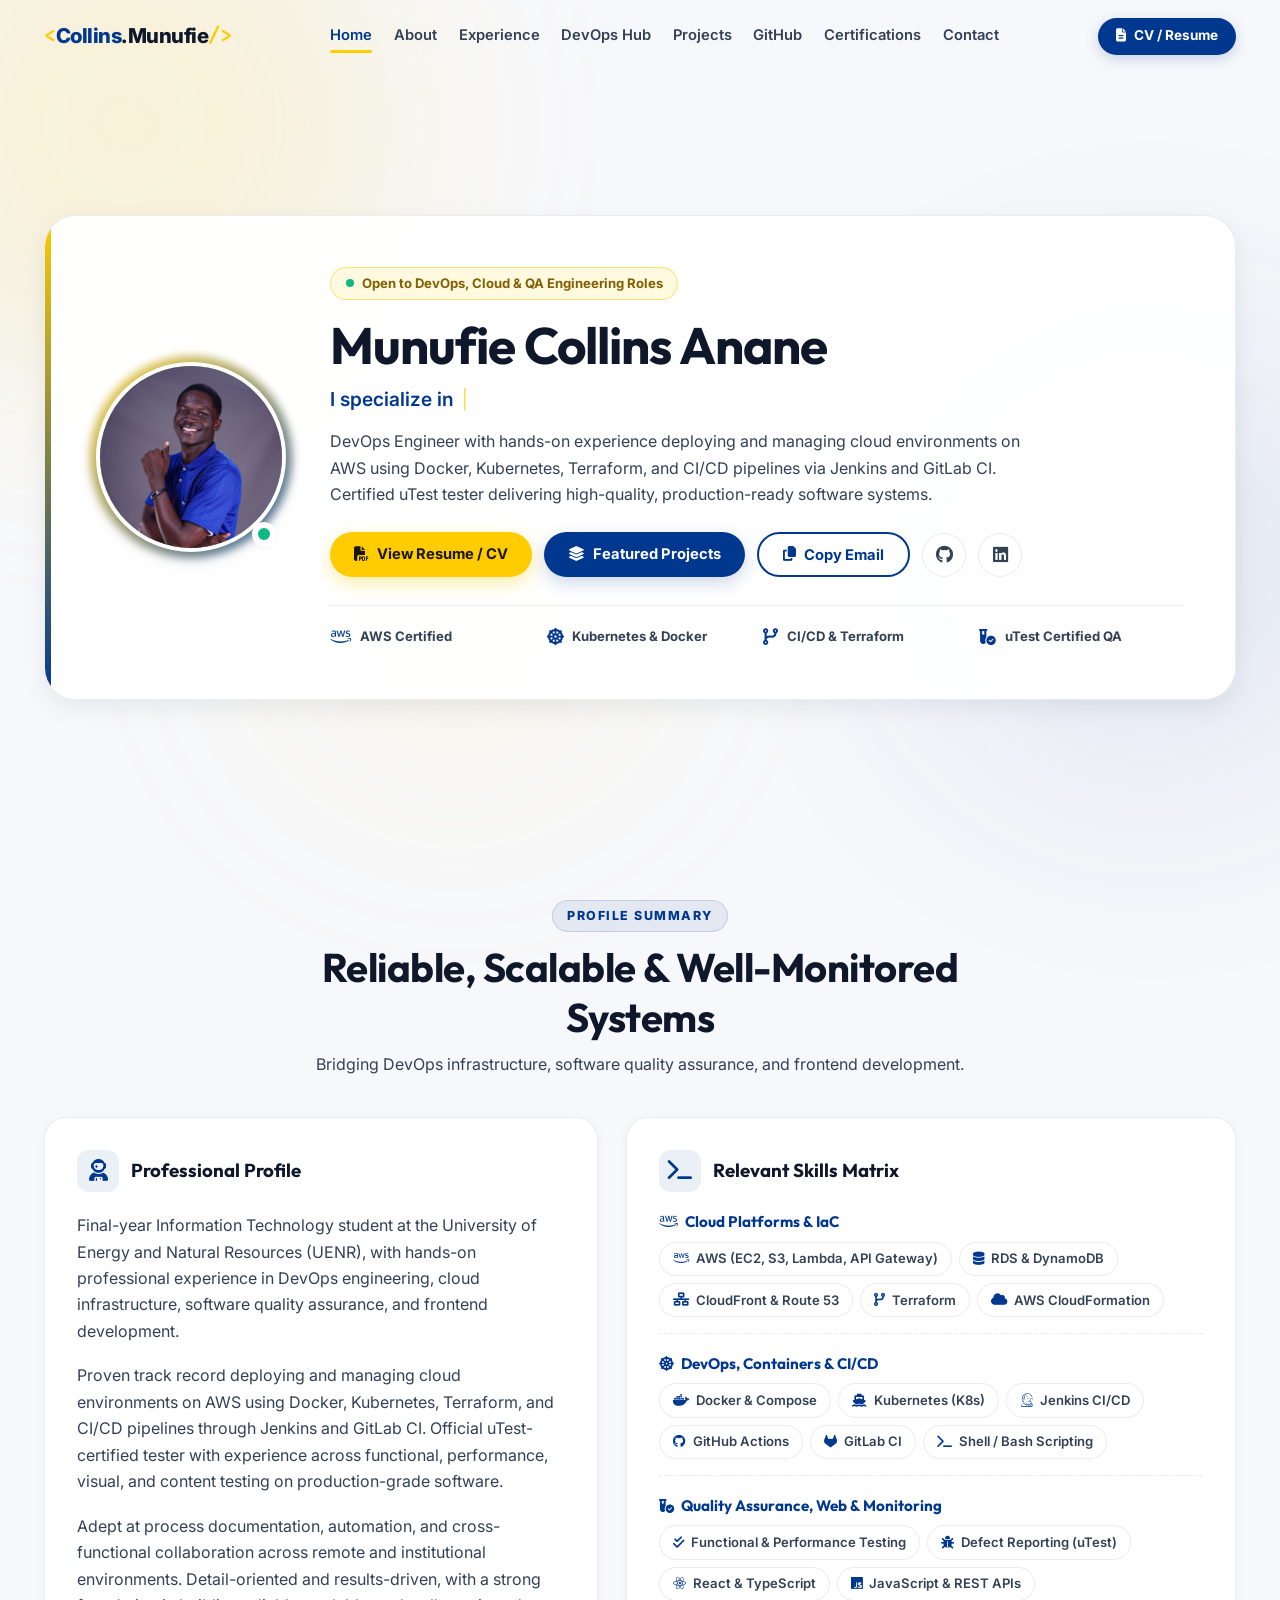
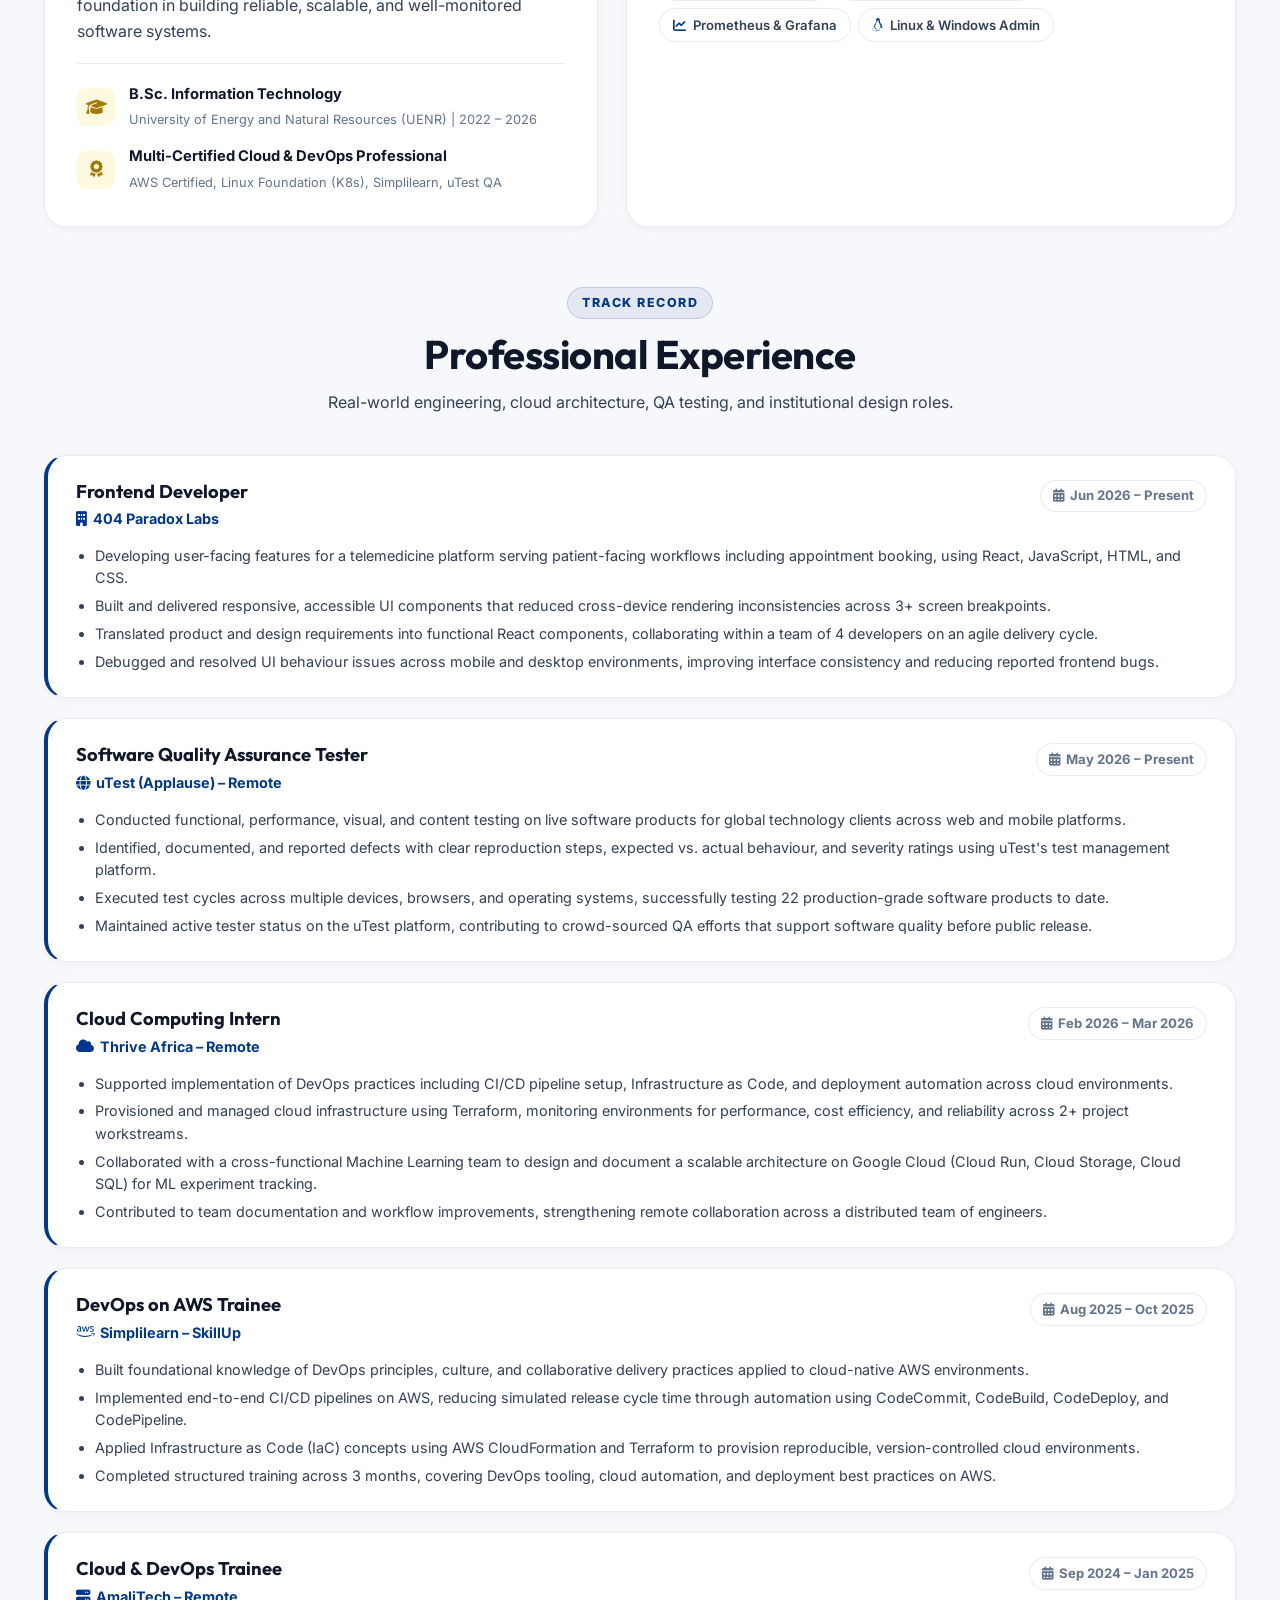
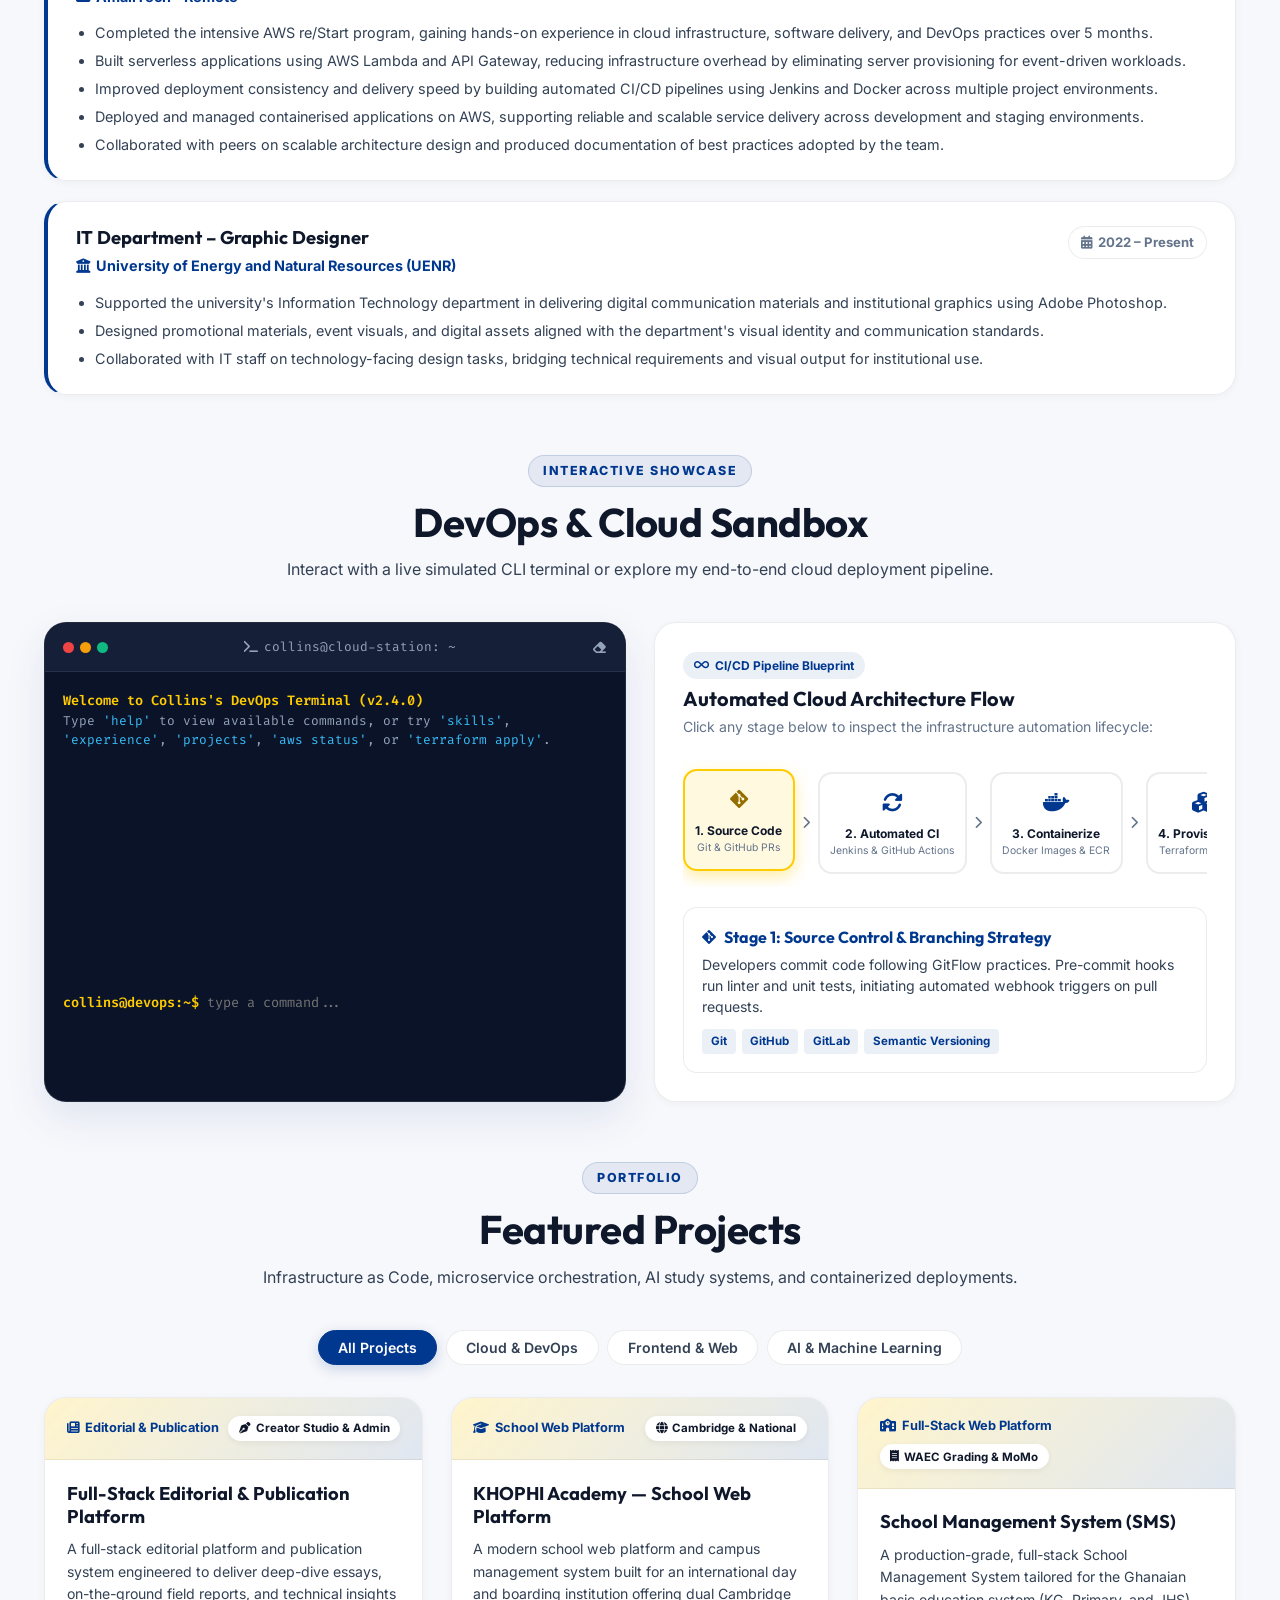
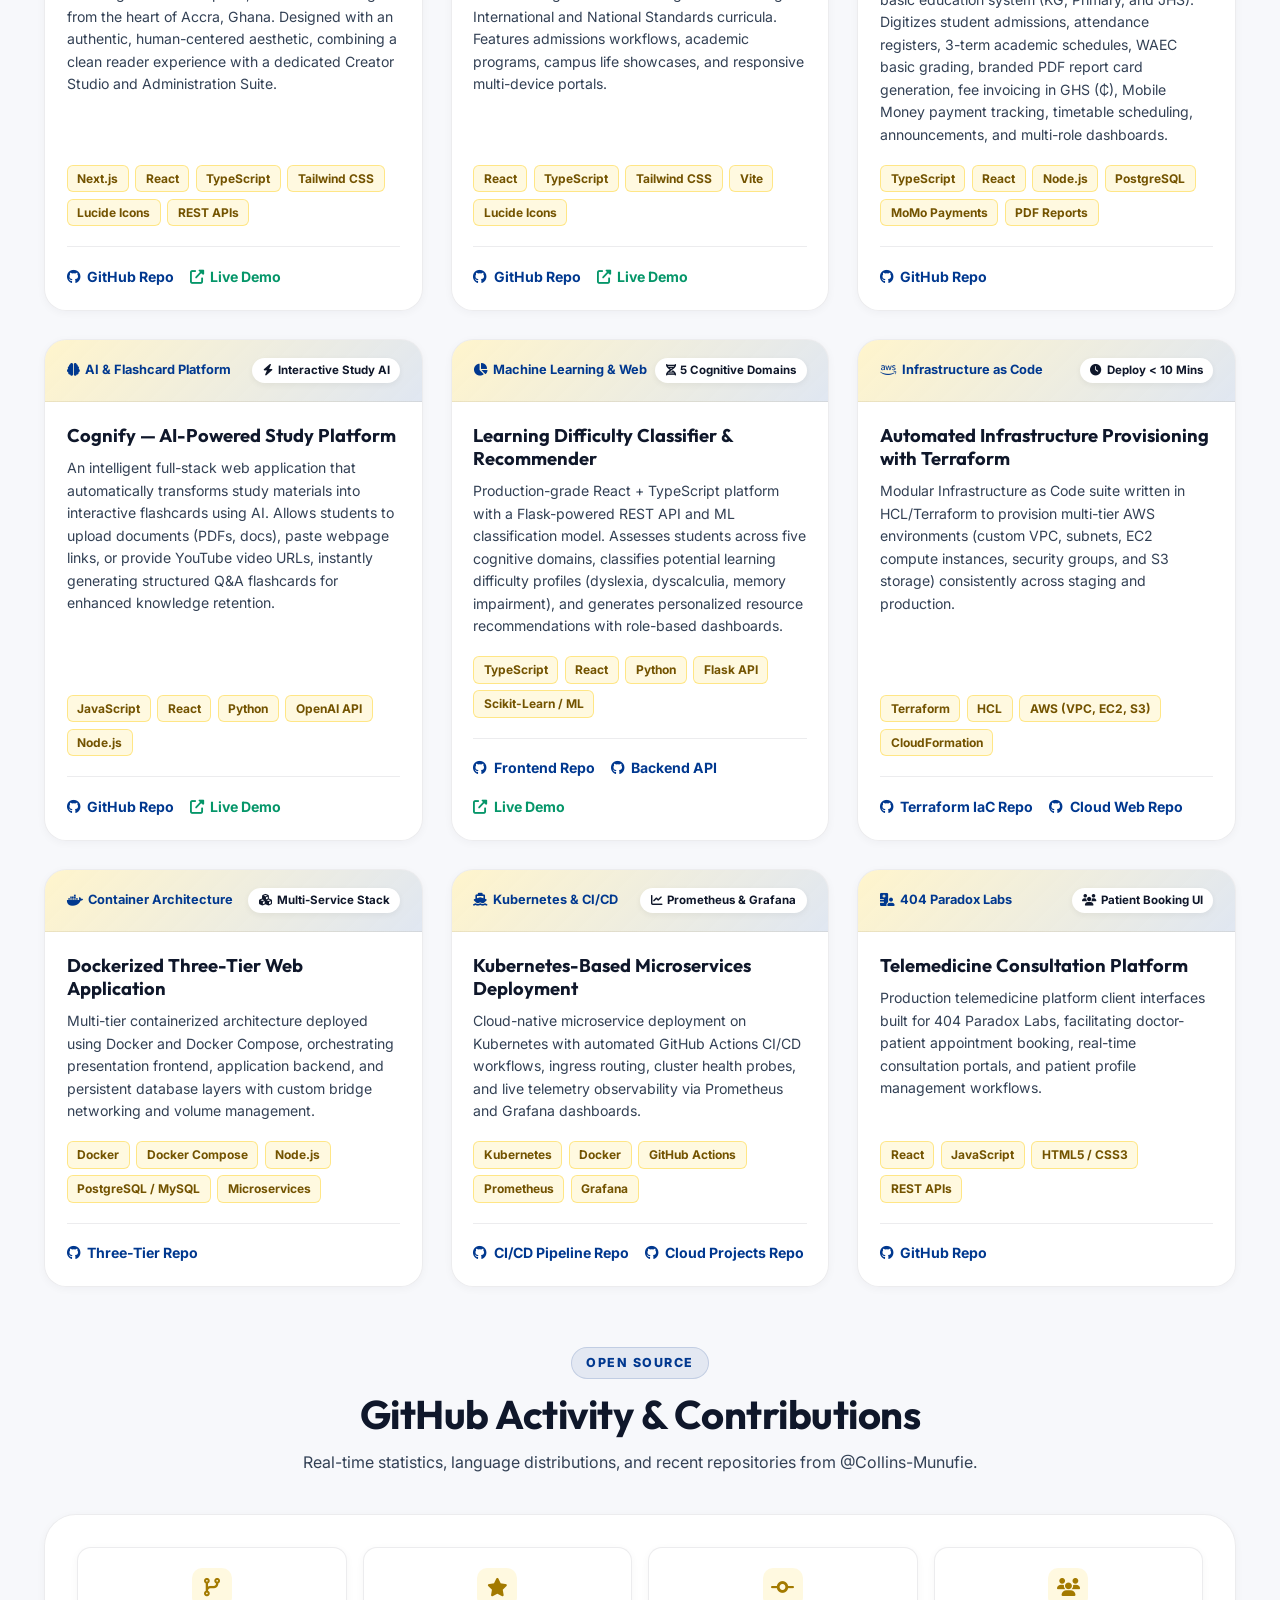
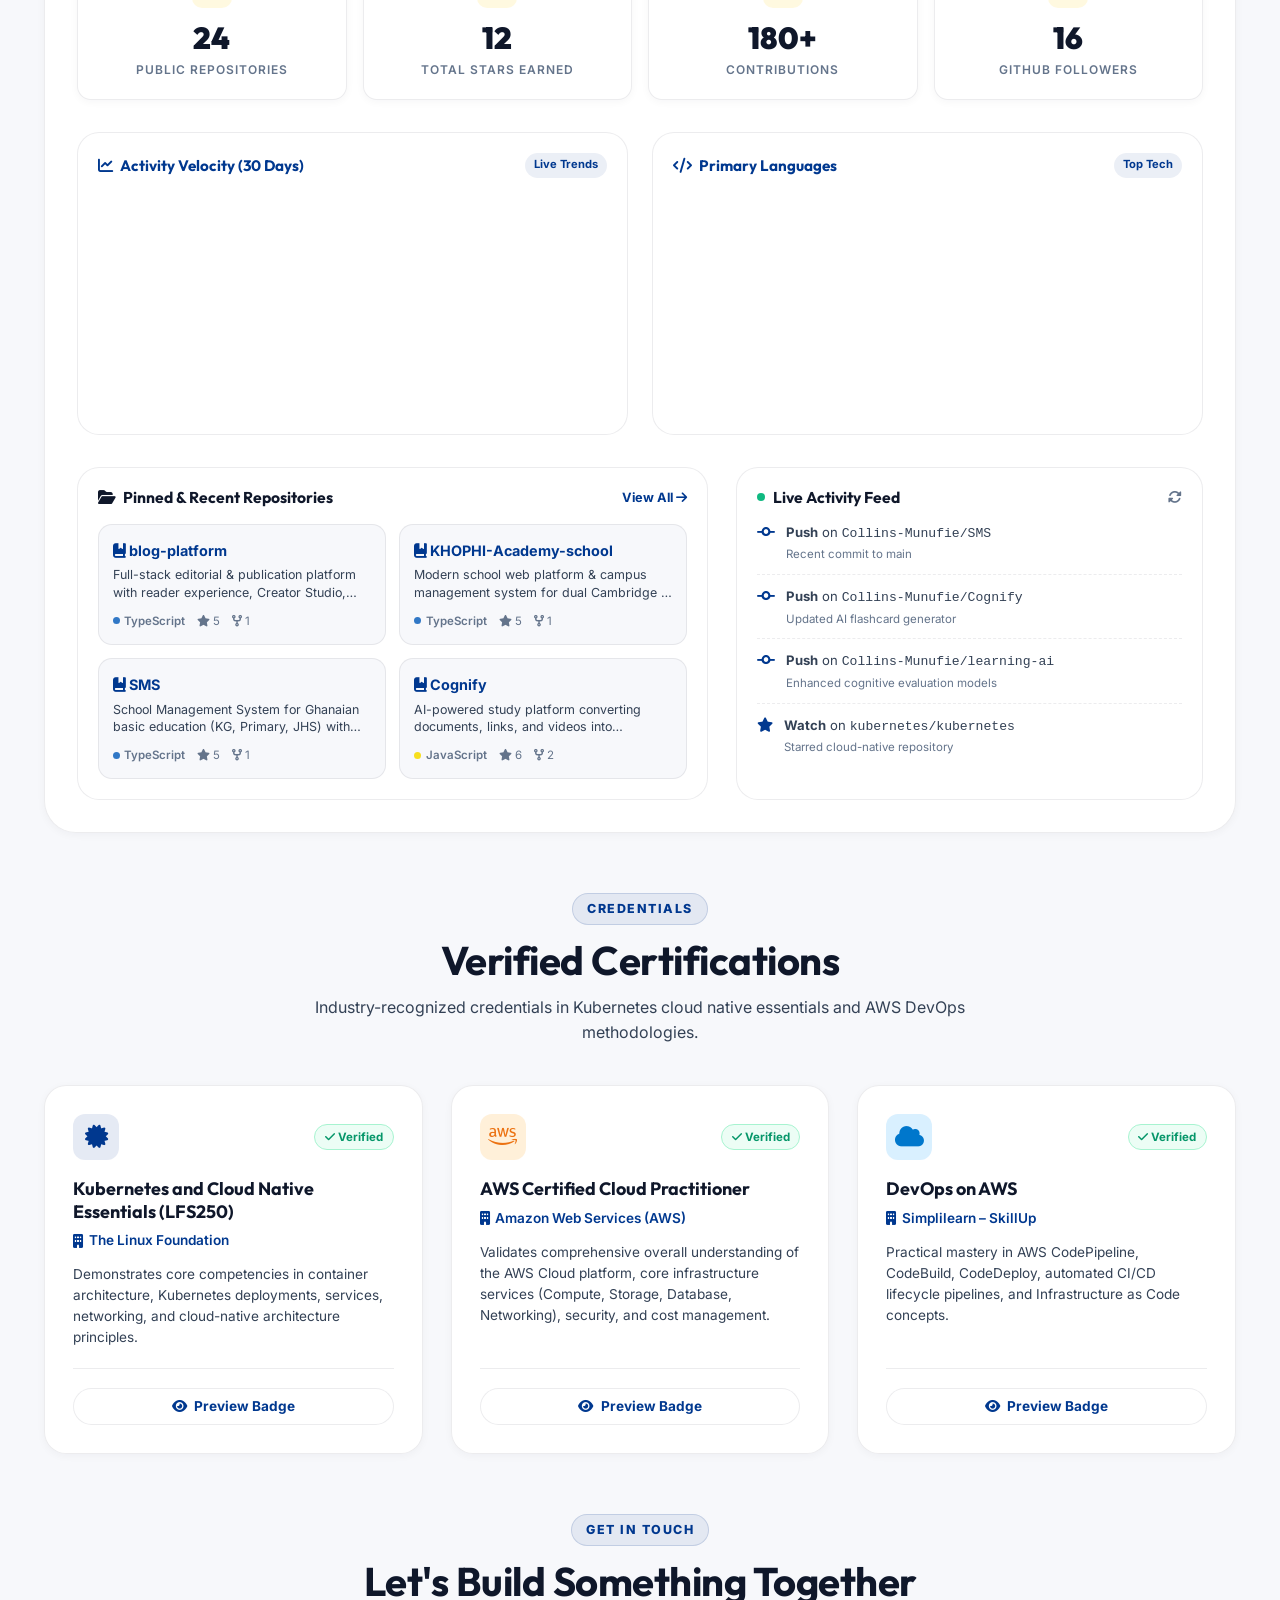
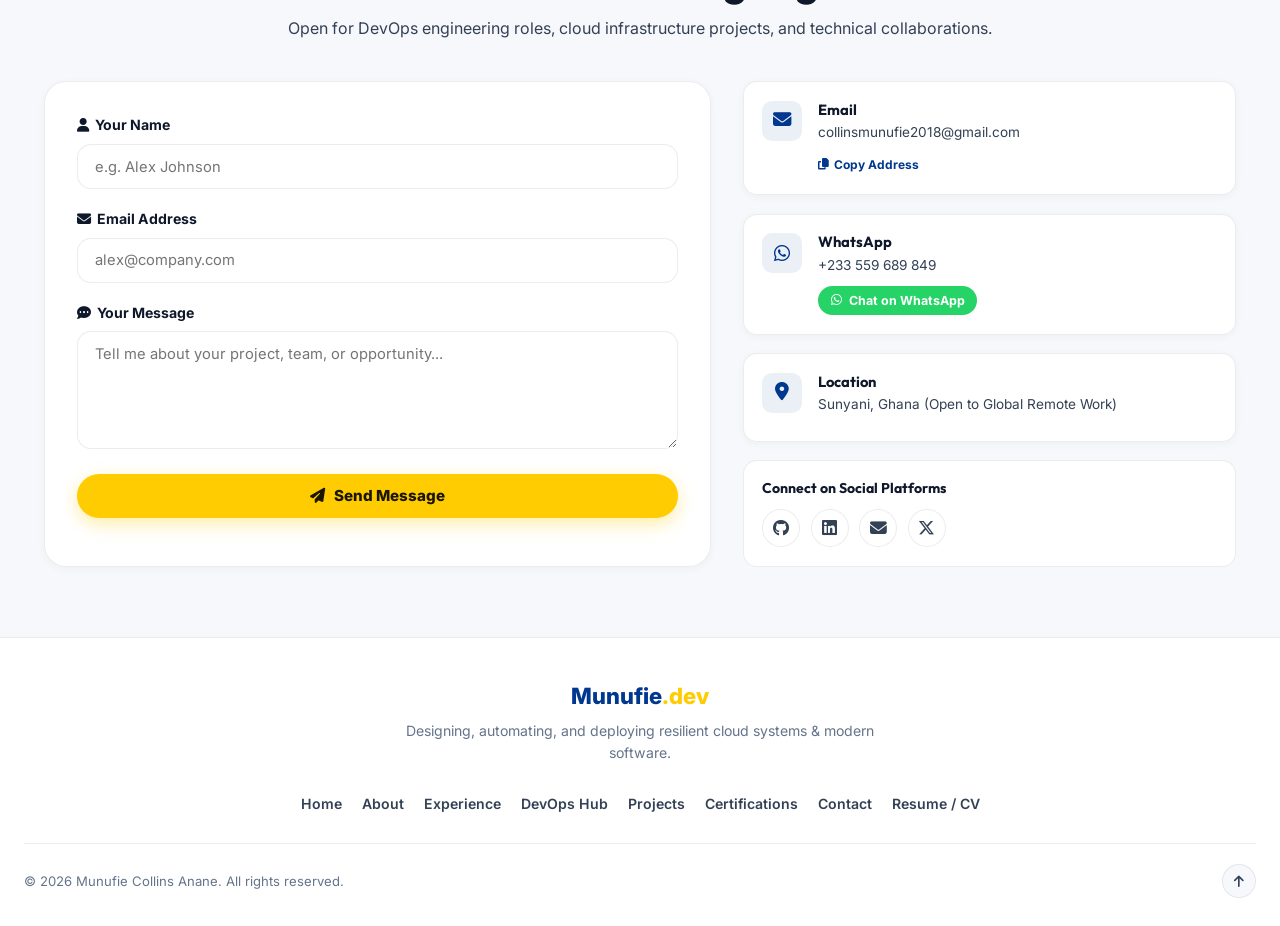
==== commit 890d2e14: "Added a blog platform" ====
--- a/index.html
+++ b/index.html
@@ -550,6 +550,39 @@
     </div>
 
     <div class="projects-grid">
+      <!-- Project: Editorial & Publication Platform -->
+      <div class="project-card" data-category="fullstack">
+        <div class="project-header-banner">
+          <div class="project-type-badge"><i class="fas fa-newspaper"></i> Editorial & Publication</div>
+          <div class="project-metric-badge"><i class="fas fa-pen-nib"></i> Creator Studio & Admin</div>
+        </div>
+        <div class="project-content">
+          <h3 class="project-title">Full-Stack Editorial & Publication Platform</h3>
+          <p class="project-description">
+            A full-stack editorial platform and publication system engineered to deliver deep-dive essays, on-the-ground
+            field reports, and technical insights from the heart of Accra, Ghana. Designed with an authentic, human-centered
+            aesthetic, combining a clean reader experience with a dedicated Creator Studio and Administration Suite.
+          </p>
+          <div class="tech-stack">
+            <span class="tech-tag">Next.js</span>
+            <span class="tech-tag">React</span>
+            <span class="tech-tag">TypeScript</span>
+            <span class="tech-tag">Tailwind CSS</span>
+            <span class="tech-tag">Lucide Icons</span>
+            <span class="tech-tag">REST APIs</span>
+          </div>
+          <div class="project-links">
+            <a href="https://github.com/Collins-Munufie/blog-platform" target="_blank"
+              class="project-link github-link">
+              <i class="fab fa-github"></i> GitHub Repo
+            </a>
+            <a href="https://blog-platform-liart-sigma.vercel.app/" target="_blank" class="project-link live-link">
+              <i class="fas fa-external-link-alt"></i> Live Demo
+            </a>
+          </div>
+        </div>
+      </div>
+
       <!-- Project: KHOPHI Academy School Platform -->
       <div class="project-card" data-category="fullstack">
         <div class="project-header-banner">
